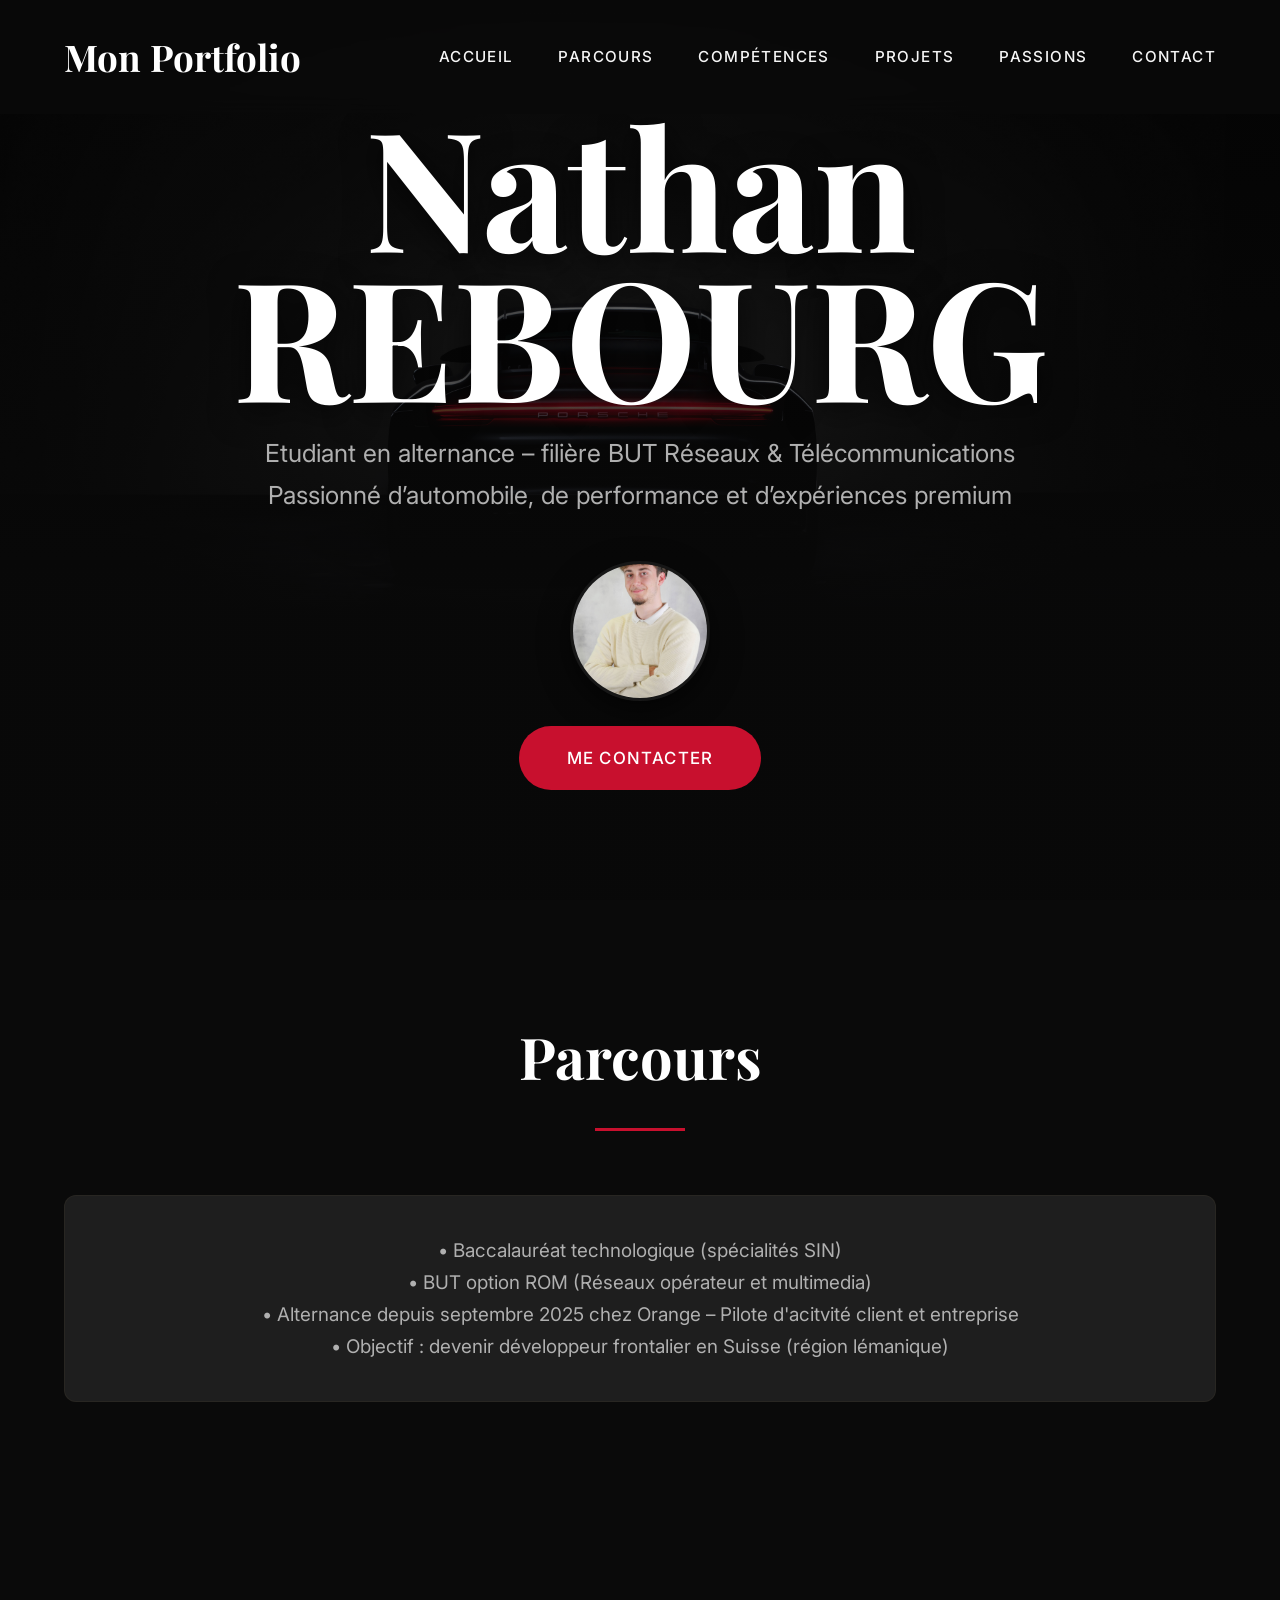
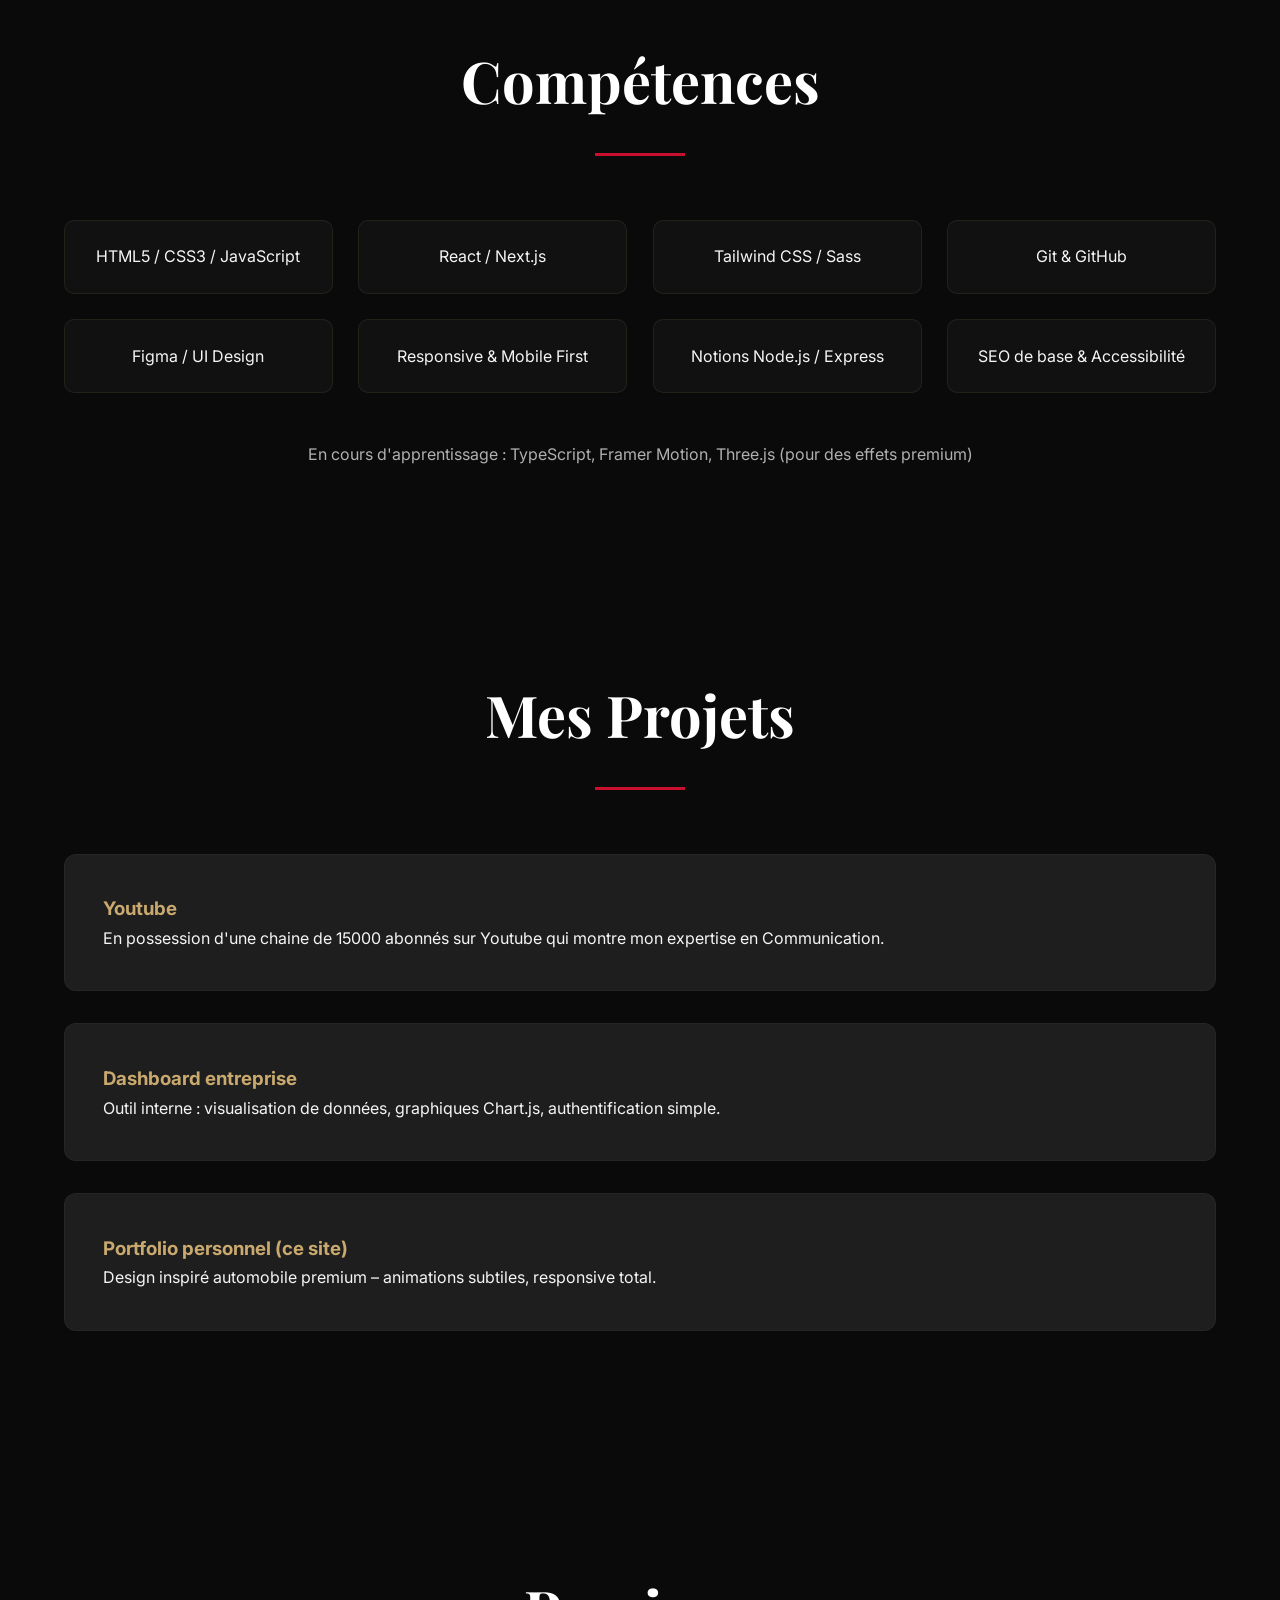
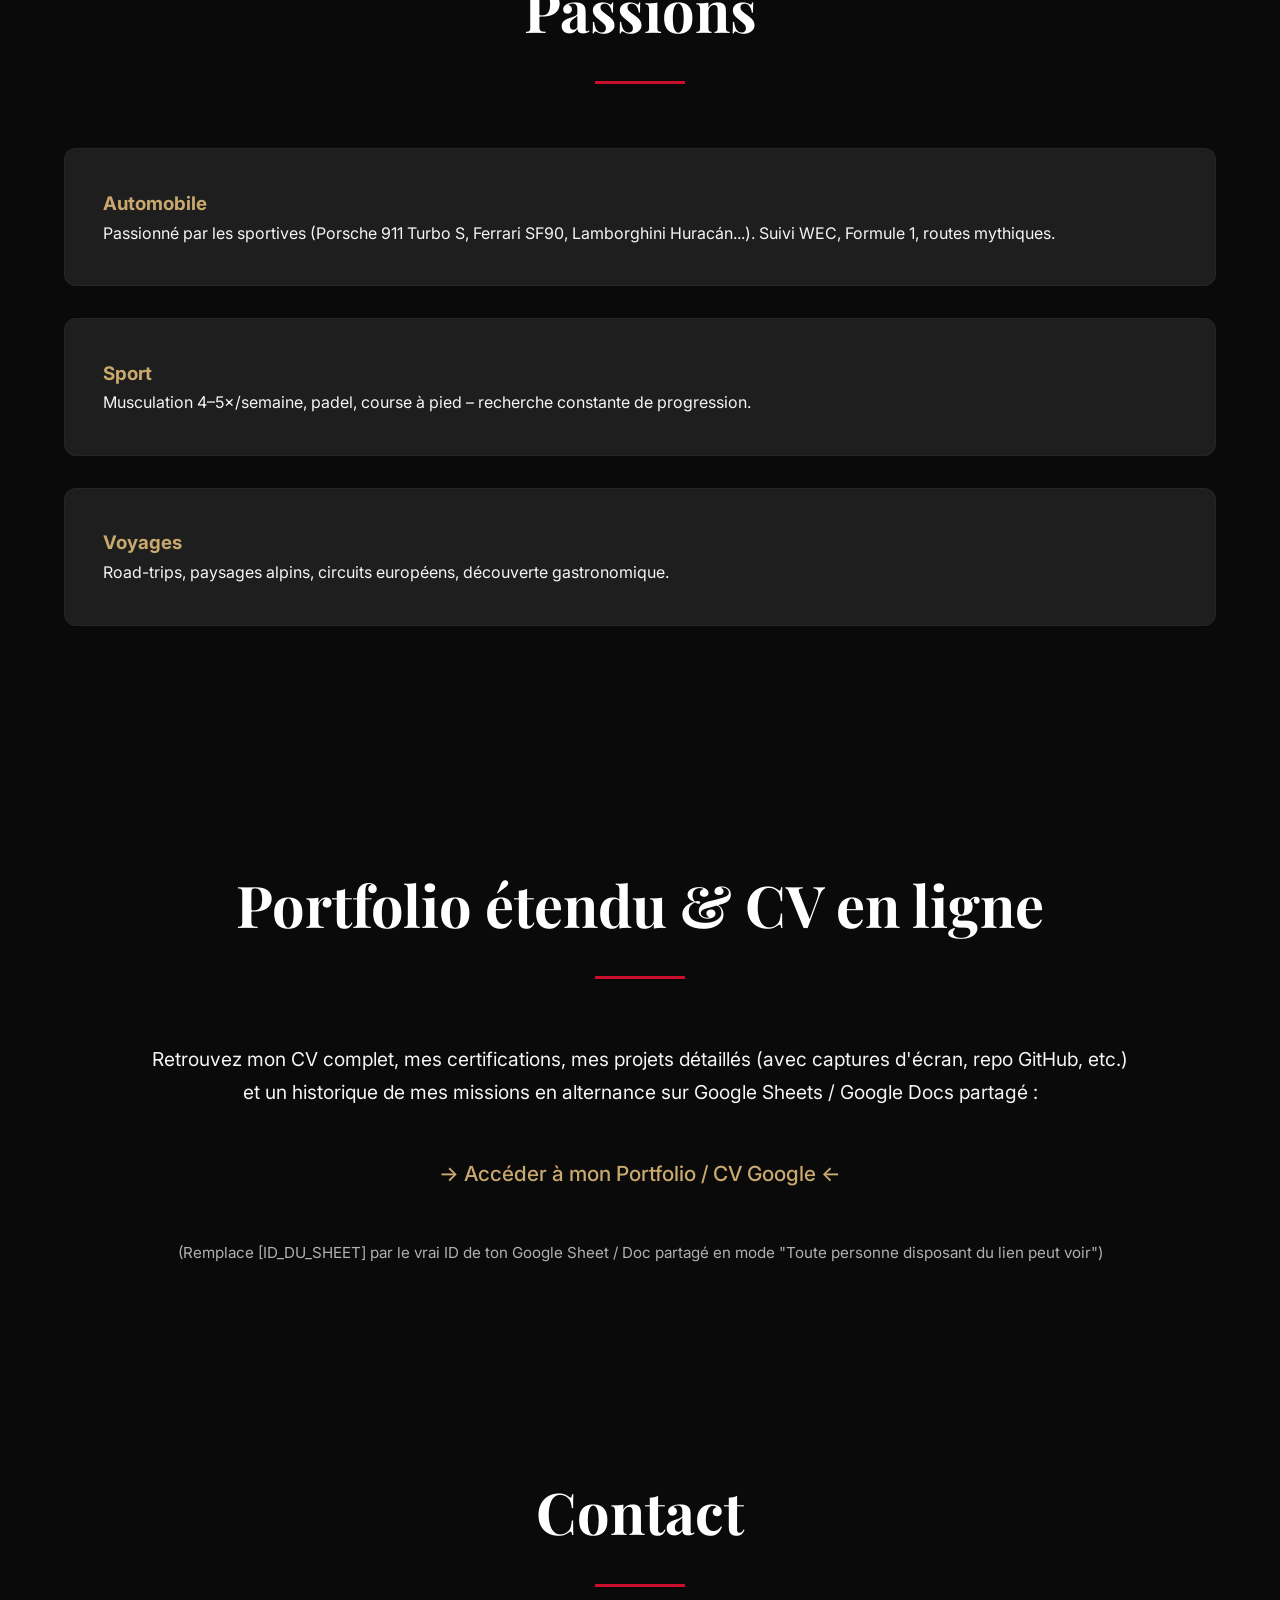
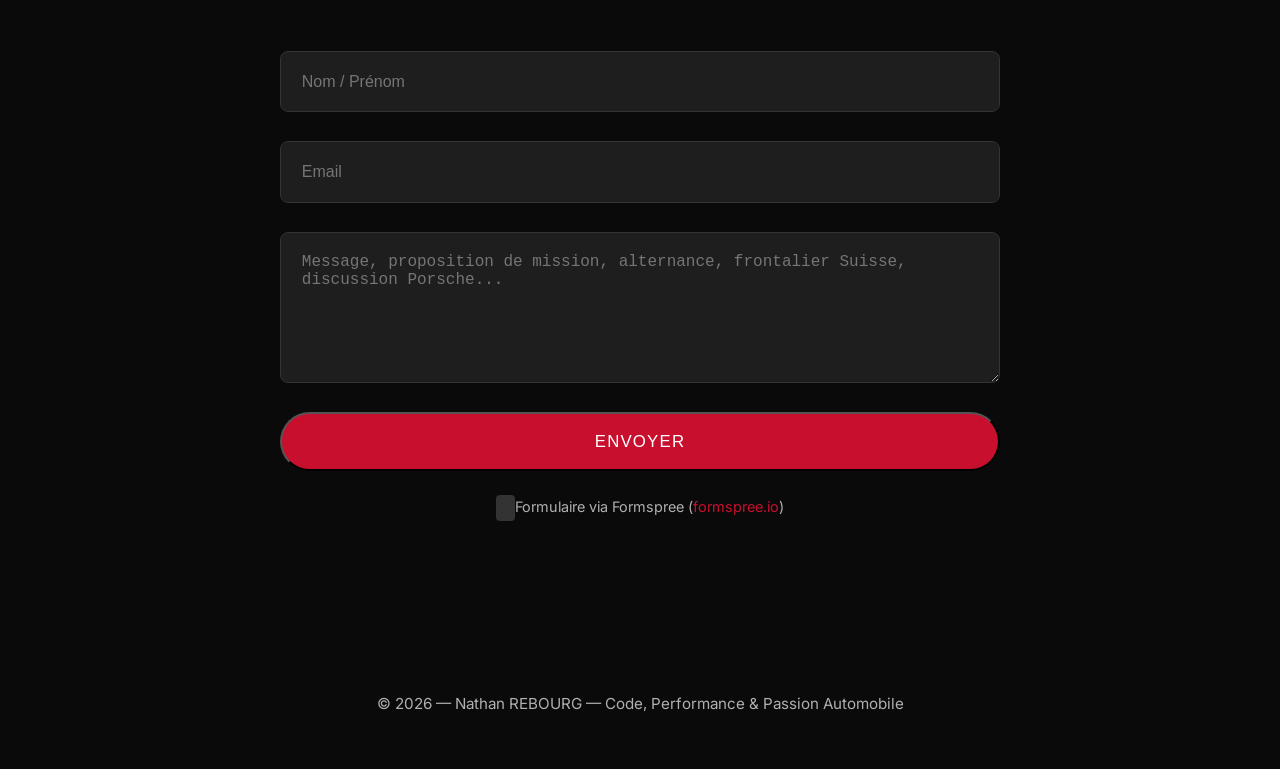
==== index.html @ 4d9631f5 "Update index.html" ====
<!DOCTYPE html>
<html lang="fr">
<head>
  <meta charset="UTF-8" />
  <meta name="viewport" content="width=device-width, initial-scale=1.0"/>
  <title>Nathan REBOURG</title>
  <link rel="preconnect" href="https://fonts.googleapis.com">
  <link rel="preconnect" href="https://fonts.gstatic.com" crossorigin>
  <link href="https://fonts.googleapis.com/css2?family=Playfair+Display:ital,wght@0,400;0,500;0,700;1,400&family=Inter:wght@300;400;500;600&display=swap" rel="stylesheet">

  <style>
    :root {
      --primary: #c8102e;
      --dark: #0a0a0a;
      --gray: #1e1e1e;
      --gold: #c9a96e;
      --light: #f5f5f5;
      --dim: #b0b0b0;
      --transition: all 0.4s ease;
    }

    * { margin:0; padding:0; box-sizing:border-box; }
    html { scroll-behavior: smooth; }
    body {
      font-family: 'Inter', sans-serif;
      background: var(--dark);
      color: var(--light);
      line-height: 1.7;
    }

    header {
      position: fixed;
      top: 0; left: 0; width: 100%;
      z-index: 1000;
      padding: 1.6rem 5%;
      display: flex;
      justify-content: space-between;
      align-items: center;
      background: rgba(10,10,10,0.88);
      backdrop-filter: blur(12px);
      transition: var(--transition);
    }

    header.scrolled { padding: 1.1rem 5%; }

    .logo {
      font-family: 'Playfair Display', serif;
      font-size: 2.3rem;
      font-weight: 700;
      color: white;
    }

    nav {
      display: flex;
      gap: 2.8rem;
    }

    nav a {
      color: var(--light);
      text-decoration: none;
      font-weight: 500;
      font-size: 0.95rem;
      letter-spacing: 1.4px;
      text-transform: uppercase;
      transition: var(--transition);
    }

    nav a:hover { color: var(--primary); }

  .hero {
  height: 100vh;
  min-height: 780px;
  /* image située dans le sous-dossier "Portfolio" du Bureau */
  background: url('assets/porsche-911-turbo-s.jpg') center/cover no-repeat fixed;  /* essaie avec ou sans ./ */
  position: relative;
    display: flex;
    align-items: center;
    justify-content: center;
    text-align: center;
    padding: 0 5%;
    }

    .hero::before {
      content: '';
      position: absolute;
      inset: 0;
      background: linear-gradient(to bottom, rgba(10,10,10,0.35), rgba(10,10,10,0.82) 65%);
    }

    .hero-content {
      position: relative;
      z-index: 2;
      max-width: 1100px;
    }

    .hero h1 {
      font-family: 'Playfair Display', serif;
      font-size: clamp(5.5rem, 13vw, 12rem);
      line-height: 0.9;
      margin-bottom: 1.4rem;
      color: white;
      text-shadow: 0 6px 35px rgba(0,0,0,0.75);
    }

    .hero .tagline {
      font-size: 1.55rem;
      max-width: 820px;
      margin: 0 auto 2.8rem;
      color: var(--dim);
    }

    /* petite photo de profil circulaire à utiliser dans la hero */
    .profile-photo {
      width: 140px;
      height: 140px;
      border-radius: 50%;
      object-fit: cover;
      display: block;
      margin: 1.2rem auto 1.6rem;
      border: 3px solid rgba(255,255,255,0.06);
      box-shadow: 0 10px 30px rgba(0,0,0,0.6);
    }

    .btn {
      background: var(--primary);
      color: white;
      padding: 1.1rem 3rem;
      border-radius: 50px;
      font-size: 1.05rem;
      font-weight: 500;
      letter-spacing: 1.2px;
      text-transform: uppercase;
      text-decoration: none;
      display: inline-block;
      transition: var(--transition);
    }

    .btn:hover {
      background: #a00d24;
      transform: translateY(-3px);
      box-shadow: 0 12px 35px rgba(200,16,46,0.35);
    }

    section {
      padding: 12vh 5% 10vh;
      max-width: 1400px;
      margin: 0 auto;
    }

    h2 {
      font-family: 'Playfair Display', serif;
      font-size: 3.6rem;
      text-align: center;
      margin-bottom: 4rem;
      color: white;
    }

    h2::after {
      content: '';
      width: 90px;
      height: 3px;
      background: var(--primary);
      display: block;
      margin: 1.4rem auto 0;
    }

    .card {
      background: var(--gray);
      border: 1px solid rgba(201,169,110,0.06);
      border-radius: 12px;
      padding: 2.4rem;
      margin-bottom: 2rem;
      transition: var(--transition);
    }

    .card:hover {
      transform: translateY(-8px);
      box-shadow: 0 16px 45px rgba(0,0,0,0.45);
    }

    .skills-grid {
      display: grid;
      grid-template-columns: repeat(auto-fit, minmax(220px, 1fr));
      gap: 1.6rem;
      margin-top: 2rem;
    }

    .skill {
      text-align: center;
      padding: 1.4rem;
      background: rgba(255,255,255,0.03);
      border: 1px solid rgba(201,169,110,0.1);
      border-radius: 10px;
      transition: var(--transition);
    }

    .skill:hover {
      background: rgba(200,16,46,0.08);
      border-color: var(--primary);
    }

    .testimonial {
      font-style: italic;
      color: var(--dim);
      margin: 2rem 0;
      padding-left: 1.5rem;
      border-left: 4px solid var(--primary);
    }

    .google-link {
      display: block;
      text-align: center;
      margin: 3rem auto;
      font-size: 1.3rem;
      color: var(--gold);
      text-decoration: none;
      font-weight: 500;
    }

    .google-link:hover { color: white; }

    .burger {
      display: none;
      flex-direction: column;
      gap: 5px;
      cursor: pointer;
      z-index: 3000;
    }

    .burger span {
      width: 30px;
      height: 3px;
      background: white;
      transition: var(--transition);
    }

    @media (max-width: 1024px) {
      nav { display: none; position: fixed; inset: 0; background: var(--dark); flex-direction: column; justify-content: center; gap: 3.5rem; transform: translateY(-100%); transition: transform 0.5s ease; }
      nav.active { transform: translateY(0); }
      .burger { display: flex; }
      .burger.active span:nth-child(1) { transform: rotate(45deg) translate(7px,7px); }
      .burger.active span:nth-child(2) { opacity: 0; }
      .burger.active span:nth-child(3) { transform: rotate(-45deg) translate(6px,-6px); }
    }
  </style>
</head>
<body>

<header id="header">
  <div class="logo">Mon Portfolio</div>
  <nav id="nav">
    <a href="#accueil">Accueil</a>
    <a href="#parcours">Parcours</a>
    <a href="#competences">Compétences</a>
    <a href="#projets">Projets</a>
    <a href="#passions">Passions</a>
    <a href="#contact">Contact</a>
  </nav>
  <div class="burger" id="burger">
    <span></span><span></span><span></span>
  </div>
</header>

<section class="hero" id="accueil">
  <div class="hero-content">
    <h1>Nathan REBOURG</h1>
    <p class="tagline">
      Etudiant en alternance – filière BUT Réseaux & Télécommunications<br>
      Passionné d’automobile, de performance et d’expériences premium
    </p>
    <img src="assets/moi.JPG" alt="Photo de moi" class="profile-photo">
    <a href="#contact" class="btn">Me contacter</a>
  </div>
</section>

<section id="parcours">
  <h2>Parcours</h2>
  <div class="card">
    <p style="font-size:1.18rem; text-align:center; color:var(--dim);">
      • Baccalauréat technologique (spécialités SIN)<br>
      • BUT option ROM (Réseaux opérateur et multimedia)<br>
      • Alternance depuis septembre 2025 chez Orange – Pilote d'acitvité client et entreprise<br>
      • Objectif : devenir développeur frontalier en Suisse (région lémanique)
    </p>
  </div>
</section>

<section id="competences">
  <h2>Compétences</h2>
  <div class="skills-grid">
    <div class="skill">HTML5 / CSS3 / JavaScript</div>
    <div class="skill">React / Next.js</div>
    <div class="skill">Tailwind CSS / Sass</div>
    <div class="skill">Git & GitHub</div>
    <div class="skill">Figma / UI Design</div>
    <div class="skill">Responsive & Mobile First</div>
    <div class="skill">Notions Node.js / Express</div>
    <div class="skill">SEO de base & Accessibilité</div>
  </div>
  <p style="text-align:center; margin-top:3rem; color:var(--dim);">
    En cours d'apprentissage : TypeScript, Framer Motion, Three.js (pour des effets premium)
  </p>
</section>

<section id="projets">
  <h2>Mes Projets</h2>
  <div class="card">
    <h3 style="color:var(--gold);">Youtube</h3>
    <p>En possession d'une chaine de 15000 abonnés sur Youtube qui montre mon expertise en Communication.</p>
  </div>
  <div class="card">
    <h3 style="color:var(--gold);">Dashboard entreprise</h3>
    <p>Outil interne : visualisation de données, graphiques Chart.js, authentification simple.</p>
  </div>
  <div class="card">
    <h3 style="color:var(--gold);">Portfolio personnel (ce site)</h3>
    <p>Design inspiré automobile premium – animations subtiles, responsive total.</p>
  </div>
</section>

<section id="passions">
  <h2>Passions</h2>
  <div class="card">
    <h3 style="color:var(--gold);">Automobile</h3>
    <p>Passionné par les sportives (Porsche 911 Turbo S, Ferrari SF90, Lamborghini Huracán...). Suivi WEC, Formule 1, routes mythiques.</p>
  </div>
  <div class="card">
    <h3 style="color:var(--gold);">Sport</h3>
    <p>Musculation 4–5×/semaine, padel, course à pied – recherche constante de progression.</p>
  </div>
  <div class="card">
    <h3 style="color:var(--gold);">Voyages</h3>
    <p>Road-trips, paysages alpins, circuits européens, découverte gastronomique.</p>
  </div>
</section>

<section id="portfolio-google">
  <h2>Portfolio étendu & CV en ligne</h2>
  <p style="text-align:center; font-size:1.2rem; margin:2rem 0;">
    Retrouvez mon CV complet, mes certifications, mes projets détaillés (avec captures d'écran, repo GitHub, etc.)<br>
    et un historique de mes missions en alternance sur Google Sheets / Google Docs partagé :
  </p>
  <a href="https://docs.google.com/spreadsheets/d/1U6JWD4OUqOWbzmCG4xeb8gO5b3K8dw25ekaLAPlcu8g/edit?usp=sharing" target="_blank" class="google-link">
    → Accéder à mon Portfolio / CV Google ←
  </a>
  <p style="text-align:center; color:var(--dim); margin-top:1.5rem; font-size:0.95rem;">
    (Remplace [ID_DU_SHEET] par le vrai ID de ton Google Sheet / Doc partagé en mode "Toute personne disposant du lien peut voir")
  </p>
</section>

<section id="contact">
  <h2>Contact</h2>
  <form id="contactForm" action="https://formspree.io/f/xaqpqvpe" method="POST" style="max-width:720px; margin:0 auto; display:grid; gap:1.8rem;">
    <input type="text" name="name" placeholder="Nom / Prénom" required style="padding:1.3rem; background:var(--gray); border:1px solid #333; color:white; border-radius:8px; font-size:1rem; transition:var(--transition);">
    <input type="email" name="email" placeholder="Email" required style="padding:1.3rem; background:var(--gray); border:1px solid #333; color:white; border-radius:8px; font-size:1rem; transition:var(--transition);">
    <textarea rows="6" name="message" placeholder="Message, proposition de mission, alternance, frontalier Suisse, discussion Porsche..." required style="padding:1.3rem; background:var(--gray); border:1px solid #333; color:white; border-radius:8px; font-size:1rem; transition:var(--transition);"></textarea>
    <button type="submit" class="btn" style="width:100%;">Envoyer</button>
    <p id="formStatus" style="text-align:center; color:var(--gold); display:none; font-weight:500;"></p>
  </form>
  <p style="text-align:center; color:var(--dim); margin-top:1.5rem; font-size:0.9rem;">
     <code style="background:#333; padding:0.3rem 0.6rem; border-radius:4px;"></code> Formulaire via Formspree (<a href="https://formspree.io/" target="_blank" style="color:var(--primary); text-decoration:none;">formspree.io</a>)
  </p>
</section>

<footer style="text-align:center; padding:5rem 0 3rem; color:var(--dim); font-size:0.95rem;">
  © 2026 — Nathan REBOURG — Code, Performance & Passion Automobile
</footer>

<script>
  const burger = document.getElementById('burger');
  const nav = document.getElementById('nav');
  const contactForm = document.getElementById('contactForm');
  const formStatus = document.getElementById('formStatus');

  burger.addEventListener('click', () => {
    burger.classList.toggle('active');
    nav.classList.toggle('active');
  });

  document.querySelectorAll('#nav a').forEach(link => {
    link.addEventListener('click', () => {
      burger.classList.remove('active');
      nav.classList.remove('active');
    });
  });

  window.addEventListener('scroll', () => {
    document.getElementById('header').classList.toggle('scrolled', window.scrollY > 100);
  });

  // Gestion du formulaire Formspree
  if (contactForm) {
    contactForm.addEventListener('submit', (e) => {
      const submitBtn = contactForm.querySelector('button[type="submit"]');
      submitBtn.textContent = '⏳ Envoi en cours...';
      submitBtn.disabled = true;
    });
  }
</script>
</body>
</html>
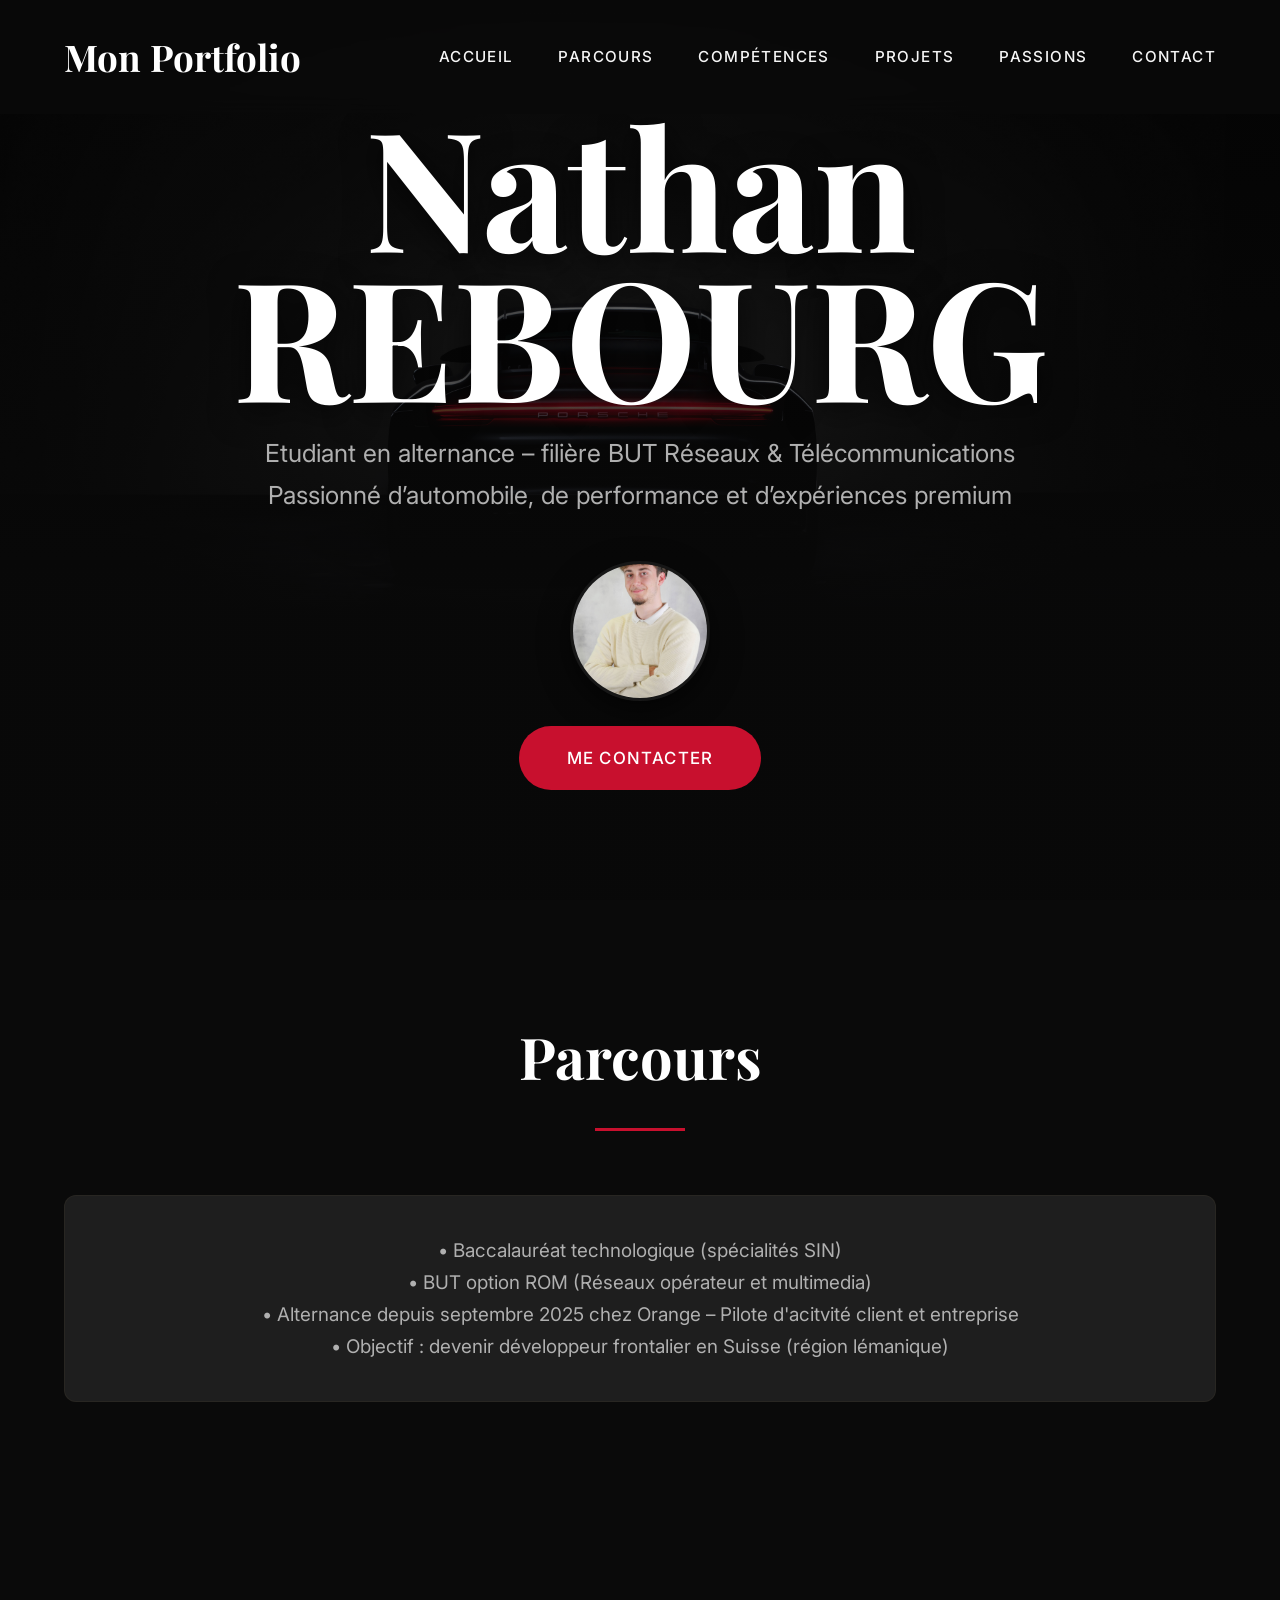
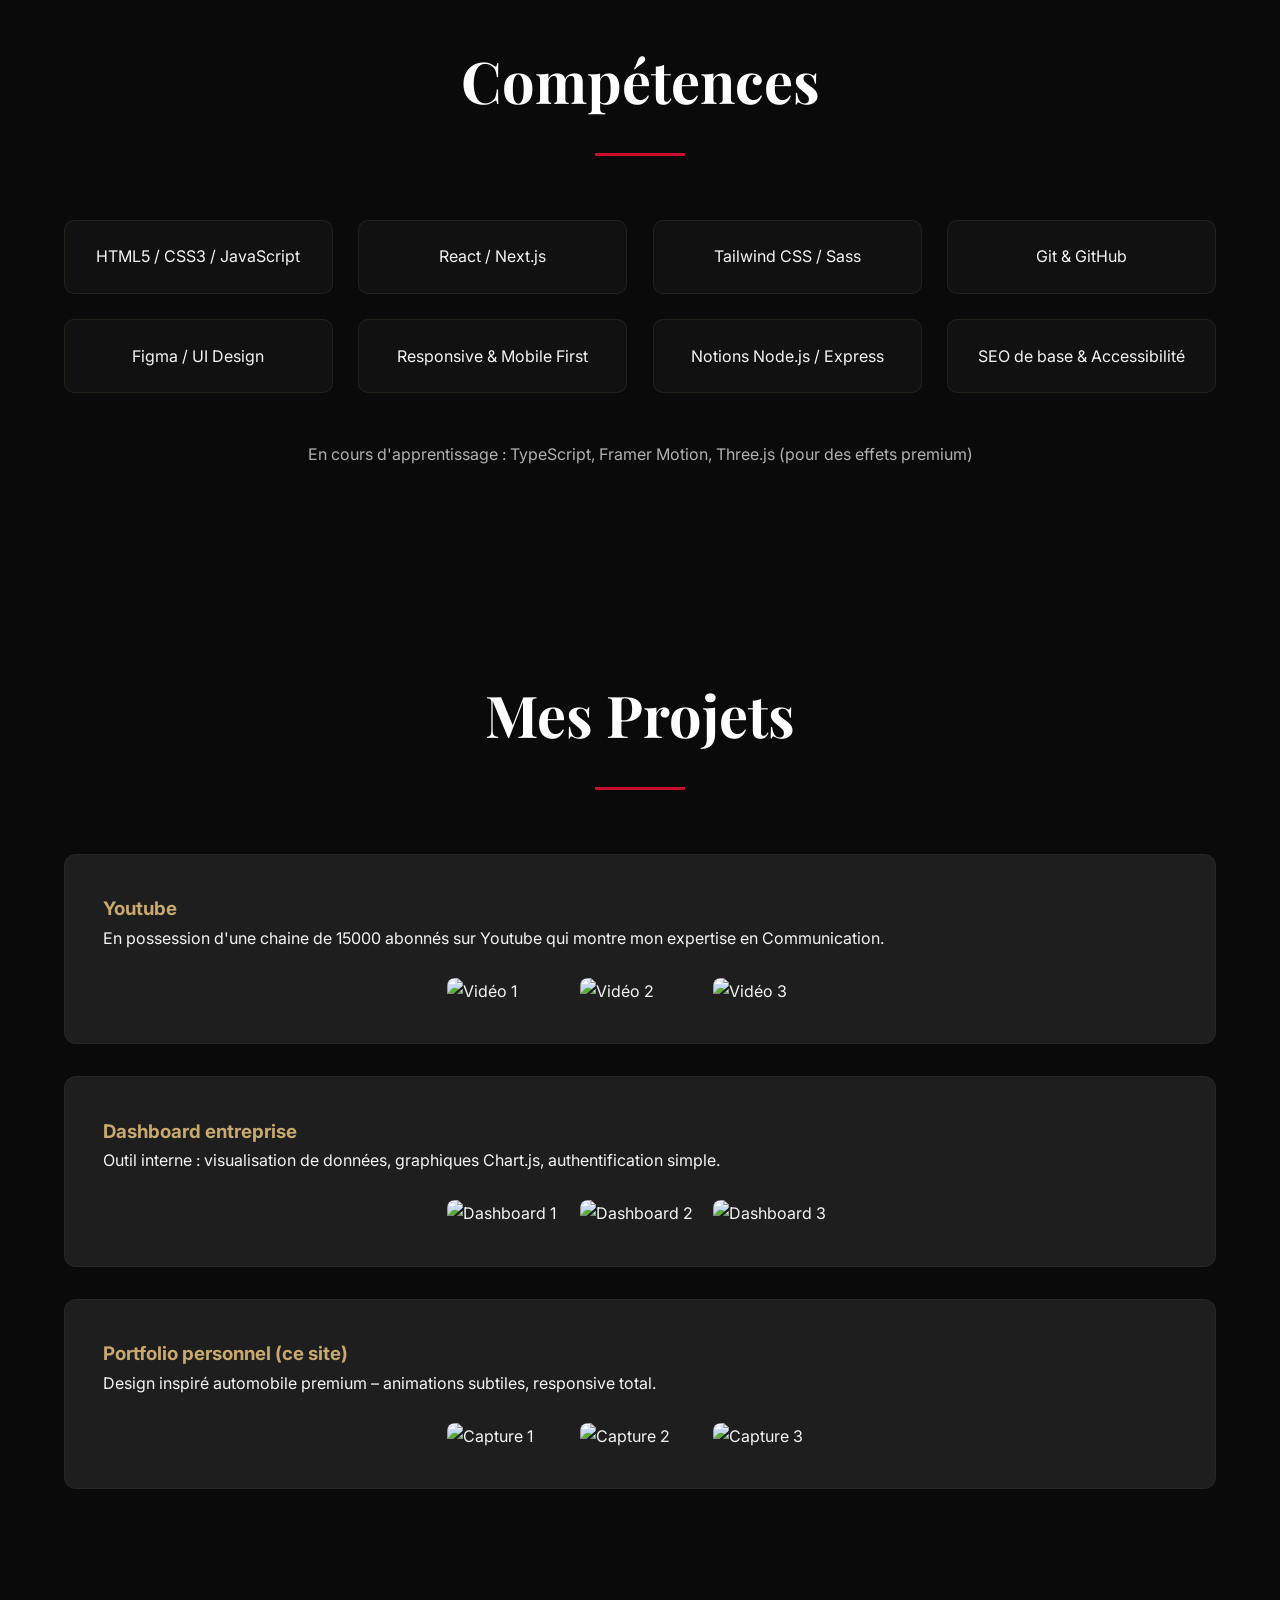
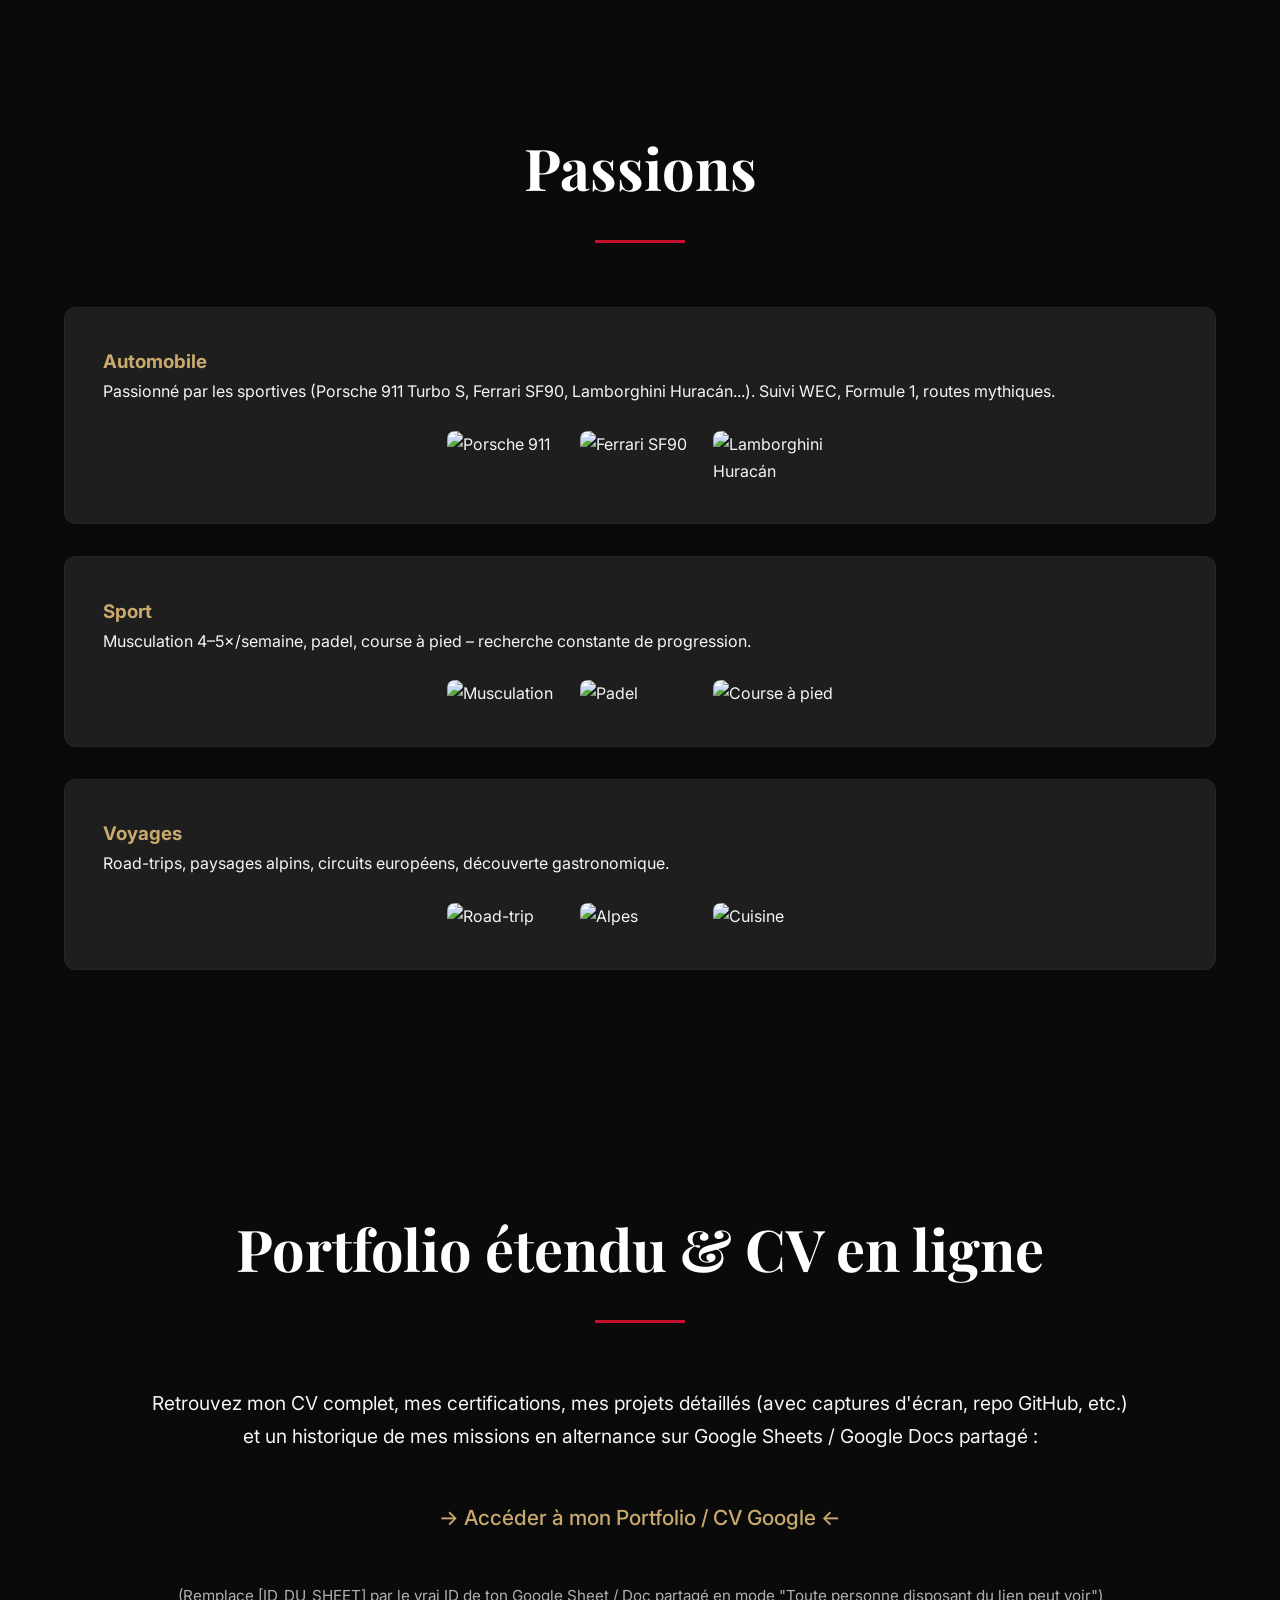
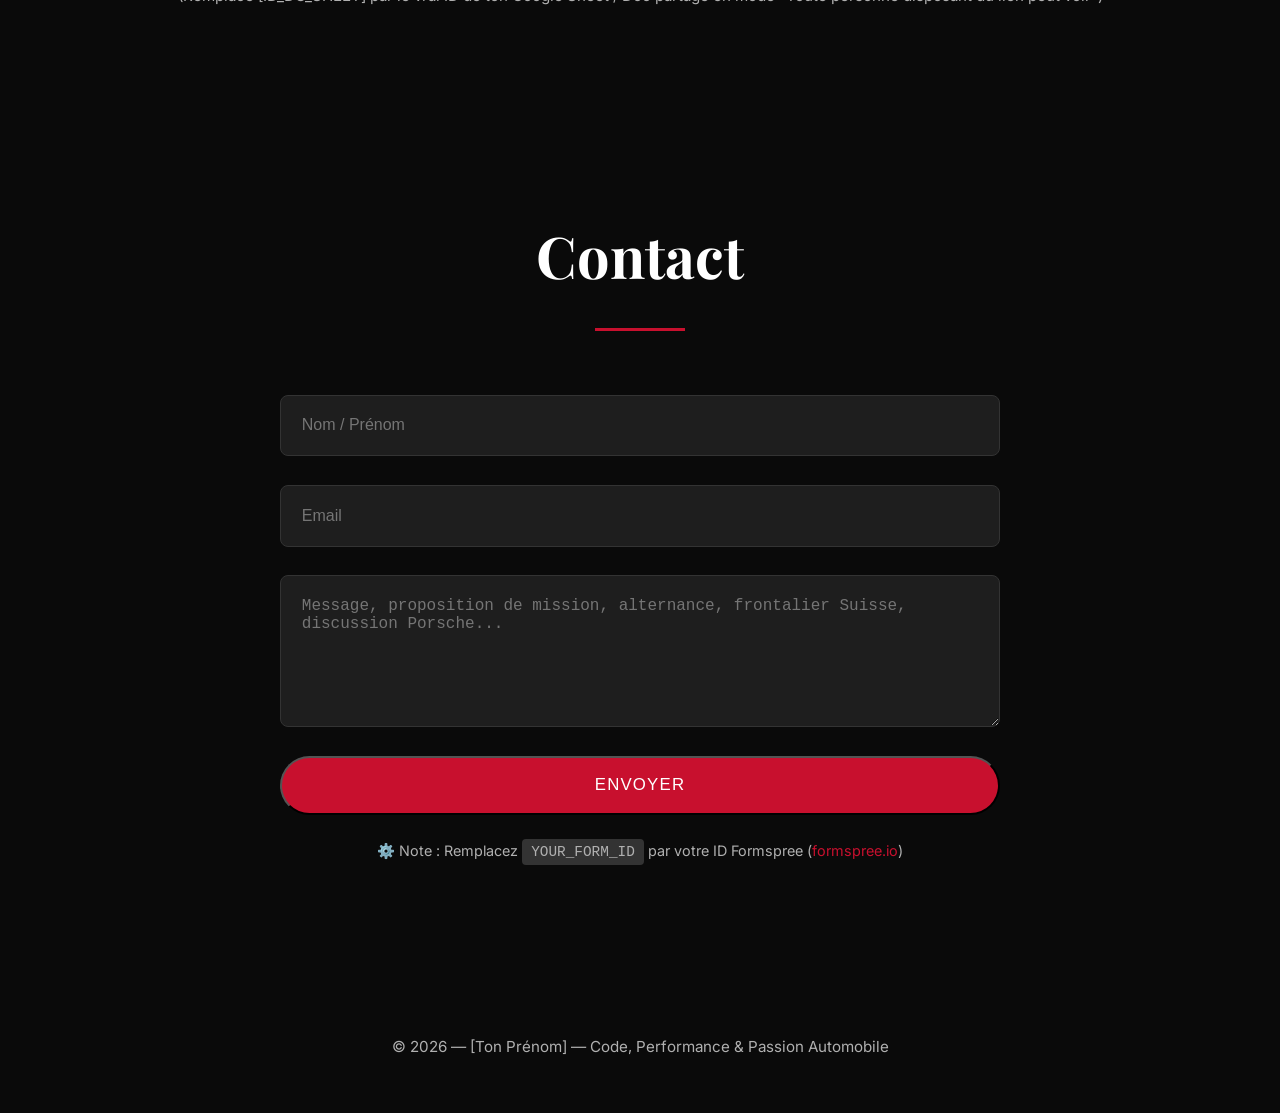
==== commit 0eb127fa: "Add image galleries to project and passion cards" ====
--- a/index.html
+++ b/index.html
@@ -176,6 +176,27 @@
     .card:hover {
       transform: translateY(-8px);
       box-shadow: 0 16px 45px rgba(0,0,0,0.45);
+    }
+
+    /* gallery inside cards (3 images) */
+    .card .gallery {
+      display: flex;
+      gap: 0.8rem;
+      margin-top: 1.6rem;
+      flex-wrap: wrap;
+      justify-content: center;
+    }
+
+    .card .gallery img {
+      width: 100%;
+      max-width: 120px;
+      border-radius: 8px;
+      object-fit: cover;
+      transition: var(--transition);
+    }
+
+    .card .gallery img:hover {
+      transform: scale(1.05);
     }
 
     .skills-grid {
@@ -307,14 +328,29 @@
   <div class="card">
     <h3 style="color:var(--gold);">Youtube</h3>
     <p>En possession d'une chaine de 15000 abonnés sur Youtube qui montre mon expertise en Communication.</p>
+    <div class="gallery">
+      <img src="assets/youtube1.jpg" alt="Vidéo 1" />
+      <img src="assets/youtube2.jpg" alt="Vidéo 2" />
+      <img src="assets/youtube3.jpg" alt="Vidéo 3" />
+    </div>
   </div>
   <div class="card">
     <h3 style="color:var(--gold);">Dashboard entreprise</h3>
     <p>Outil interne : visualisation de données, graphiques Chart.js, authentification simple.</p>
+    <div class="gallery">
+      <img src="assets/dashboard1.jpg" alt="Dashboard 1" />
+      <img src="assets/dashboard2.jpg" alt="Dashboard 2" />
+      <img src="assets/dashboard3.jpg" alt="Dashboard 3" />
+    </div>
   </div>
   <div class="card">
     <h3 style="color:var(--gold);">Portfolio personnel (ce site)</h3>
     <p>Design inspiré automobile premium – animations subtiles, responsive total.</p>
+    <div class="gallery">
+      <img src="assets/portfolio1.jpg" alt="Capture 1" />
+      <img src="assets/portfolio2.jpg" alt="Capture 2" />
+      <img src="assets/portfolio3.jpg" alt="Capture 3" />
+    </div>
   </div>
 </section>
 
@@ -323,14 +359,29 @@
   <div class="card">
     <h3 style="color:var(--gold);">Automobile</h3>
     <p>Passionné par les sportives (Porsche 911 Turbo S, Ferrari SF90, Lamborghini Huracán...). Suivi WEC, Formule 1, routes mythiques.</p>
+    <div class="gallery">
+      <img src="assets/auto1.jpg" alt="Porsche 911" />
+      <img src="assets/auto2.jpg" alt="Ferrari SF90" />
+      <img src="assets/auto3.jpg" alt="Lamborghini Huracán" />
+    </div>
   </div>
   <div class="card">
     <h3 style="color:var(--gold);">Sport</h3>
     <p>Musculation 4–5×/semaine, padel, course à pied – recherche constante de progression.</p>
+    <div class="gallery">
+      <img src="assets/sport1.jpg" alt="Musculation" />
+      <img src="assets/sport2.jpg" alt="Padel" />
+      <img src="assets/sport3.jpg" alt="Course à pied" />
+    </div>
   </div>
   <div class="card">
     <h3 style="color:var(--gold);">Voyages</h3>
     <p>Road-trips, paysages alpins, circuits européens, découverte gastronomique.</p>
+    <div class="gallery">
+      <img src="assets/travel1.jpg" alt="Road-trip" />
+      <img src="assets/travel2.jpg" alt="Alpes" />
+      <img src="assets/travel3.jpg" alt="Cuisine" />
+    </div>
   </div>
 </section>
 
@@ -358,12 +409,12 @@
     <p id="formStatus" style="text-align:center; color:var(--gold); display:none; font-weight:500;"></p>
   </form>
   <p style="text-align:center; color:var(--dim); margin-top:1.5rem; font-size:0.9rem;">
-     <code style="background:#333; padding:0.3rem 0.6rem; border-radius:4px;"></code> Formulaire via Formspree (<a href="https://formspree.io/" target="_blank" style="color:var(--primary); text-decoration:none;">formspree.io</a>)
+    ⚙️ Note : Remplacez <code style="background:#333; padding:0.3rem 0.6rem; border-radius:4px;">YOUR_FORM_ID</code> par votre ID Formspree (<a href="https://formspree.io/" target="_blank" style="color:var(--primary); text-decoration:none;">formspree.io</a>)
   </p>
 </section>
 
 <footer style="text-align:center; padding:5rem 0 3rem; color:var(--dim); font-size:0.95rem;">
-  © 2026 — Nathan REBOURG — Code, Performance & Passion Automobile
+  © 2026 — [Ton Prénom] — Code, Performance & Passion Automobile
 </footer>
 
 <script>
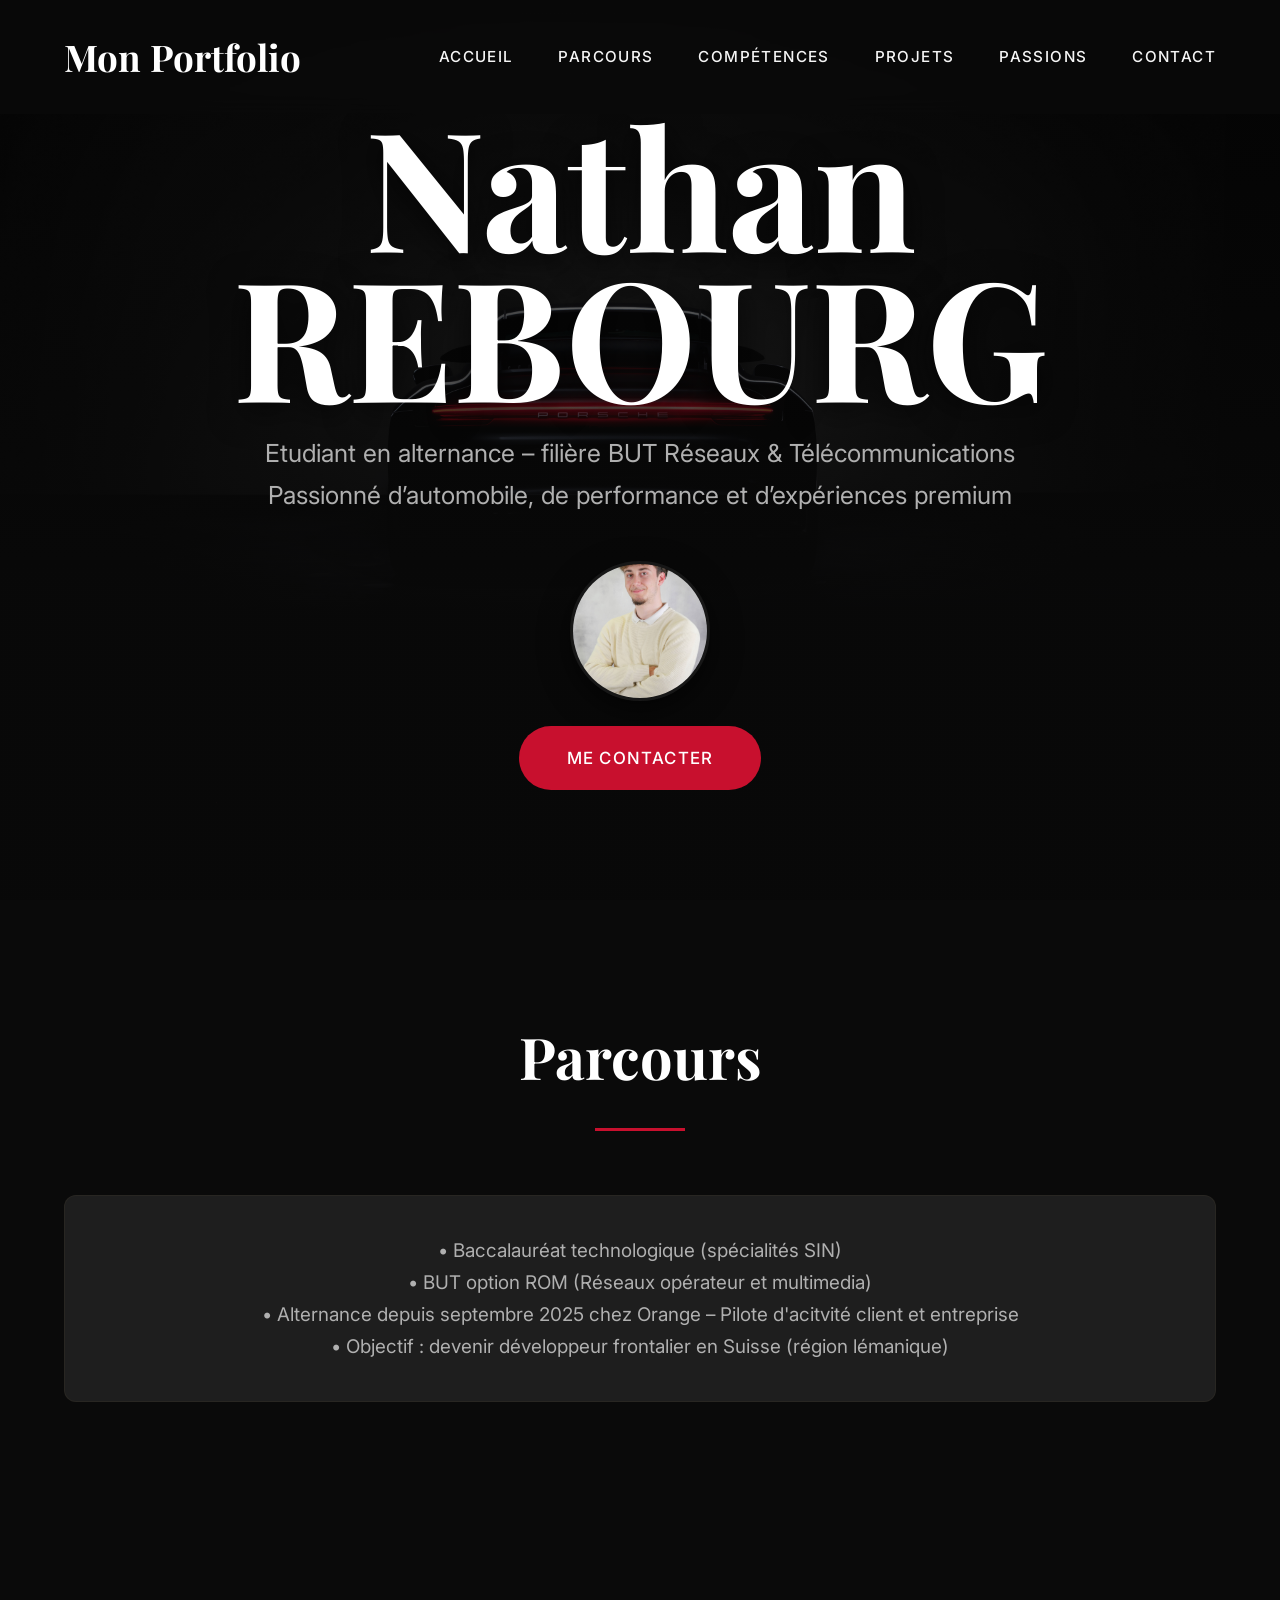
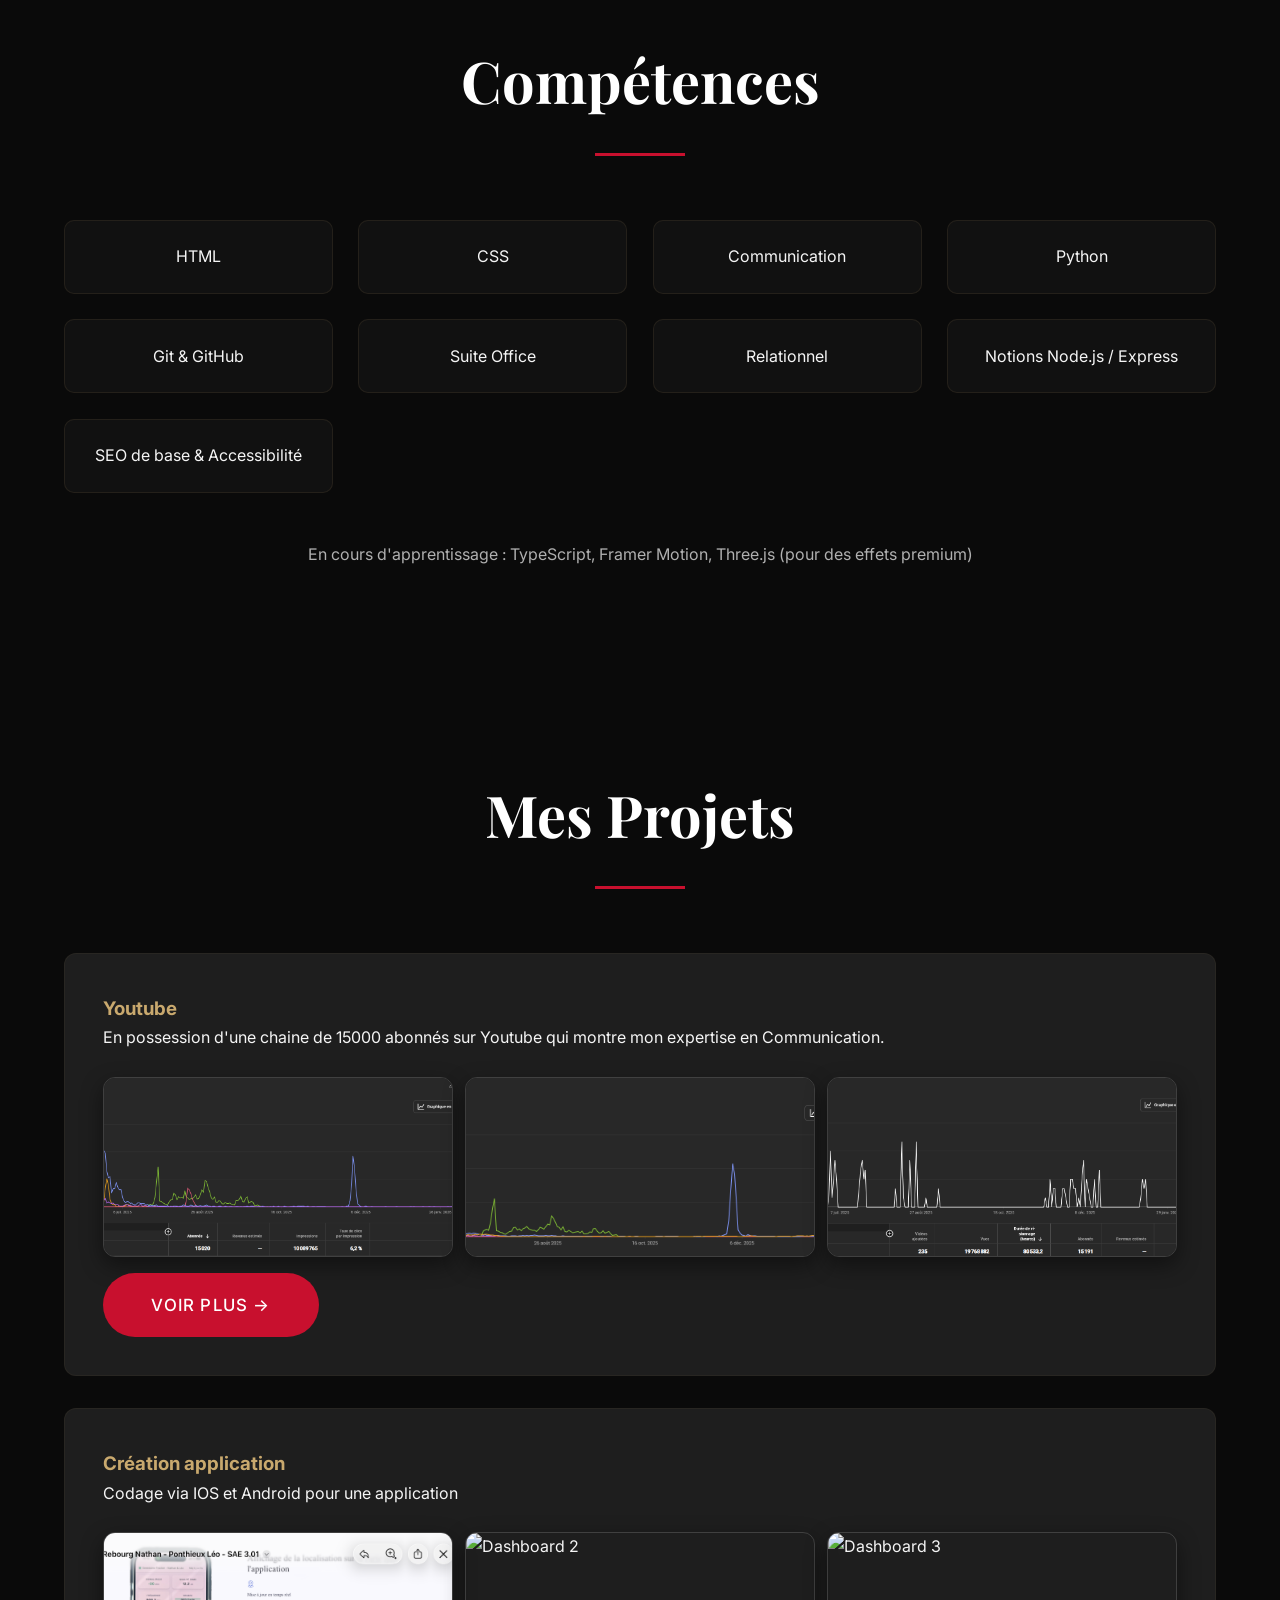
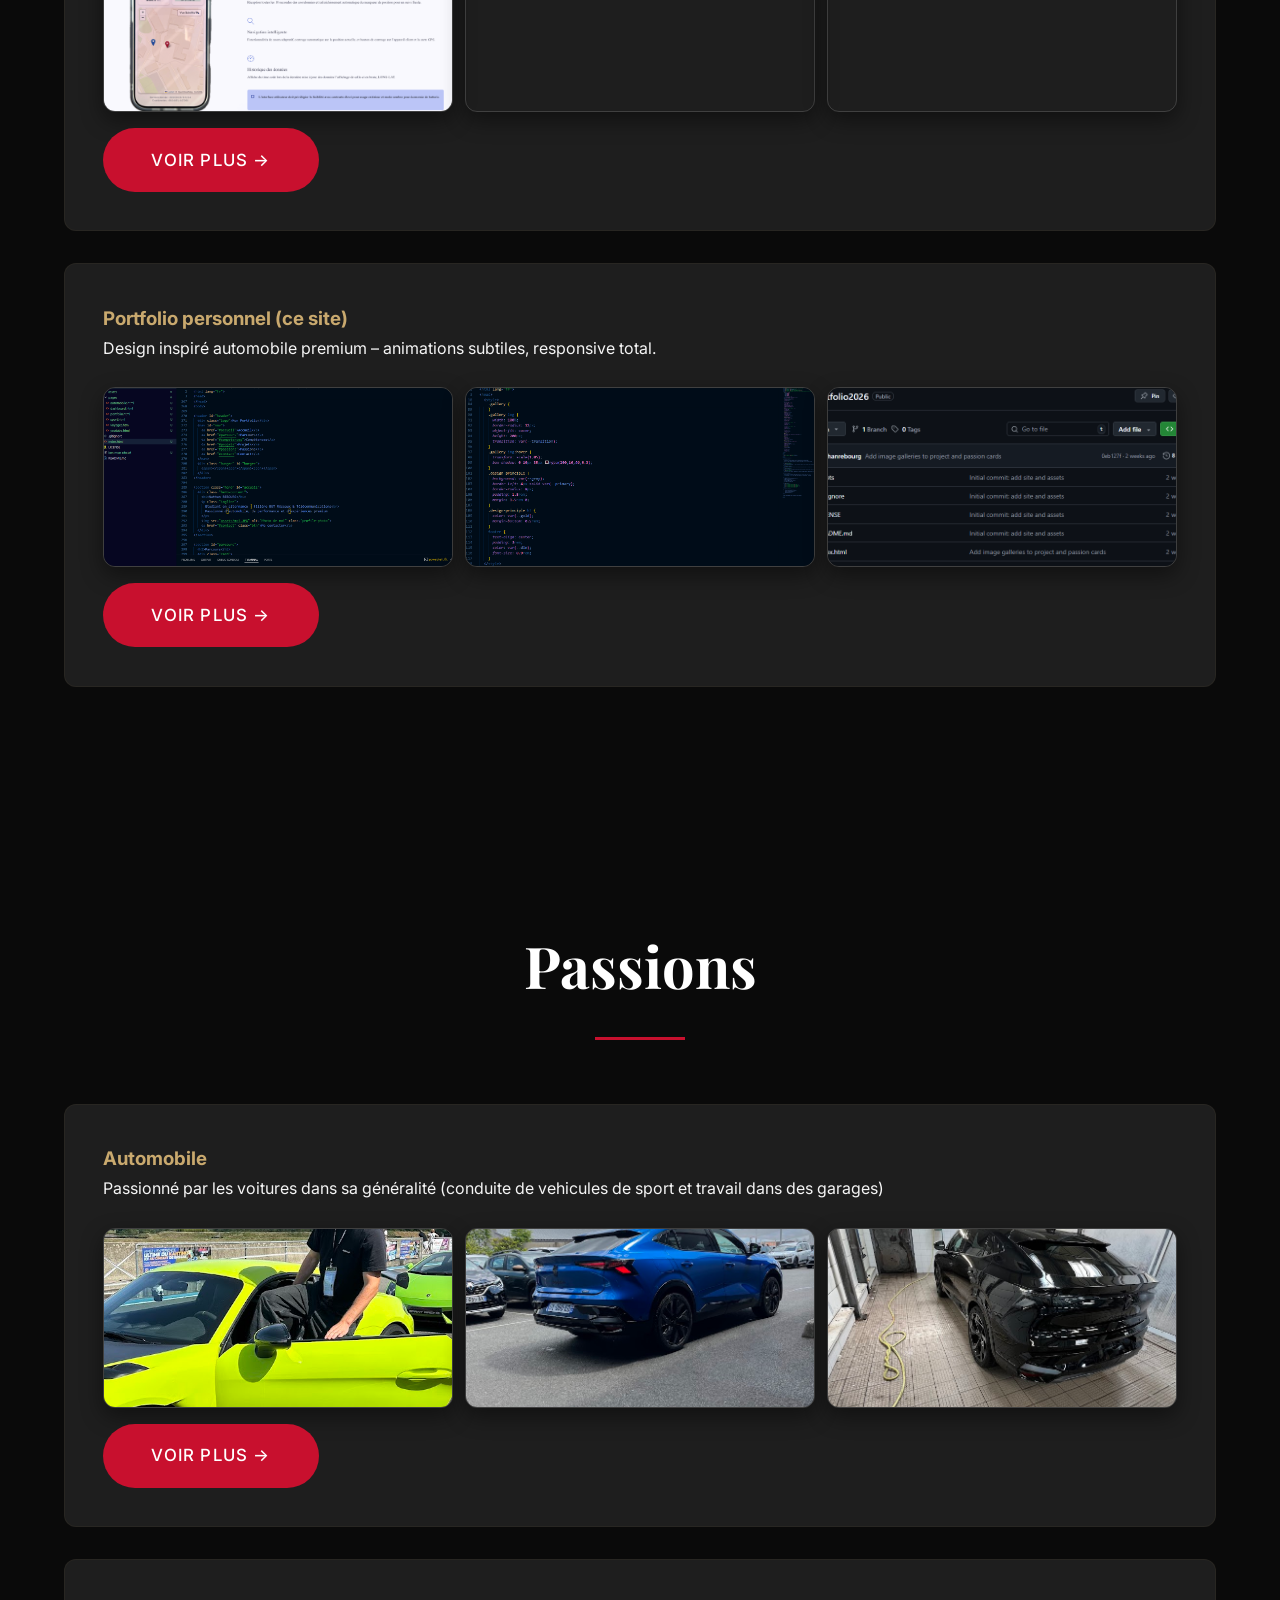
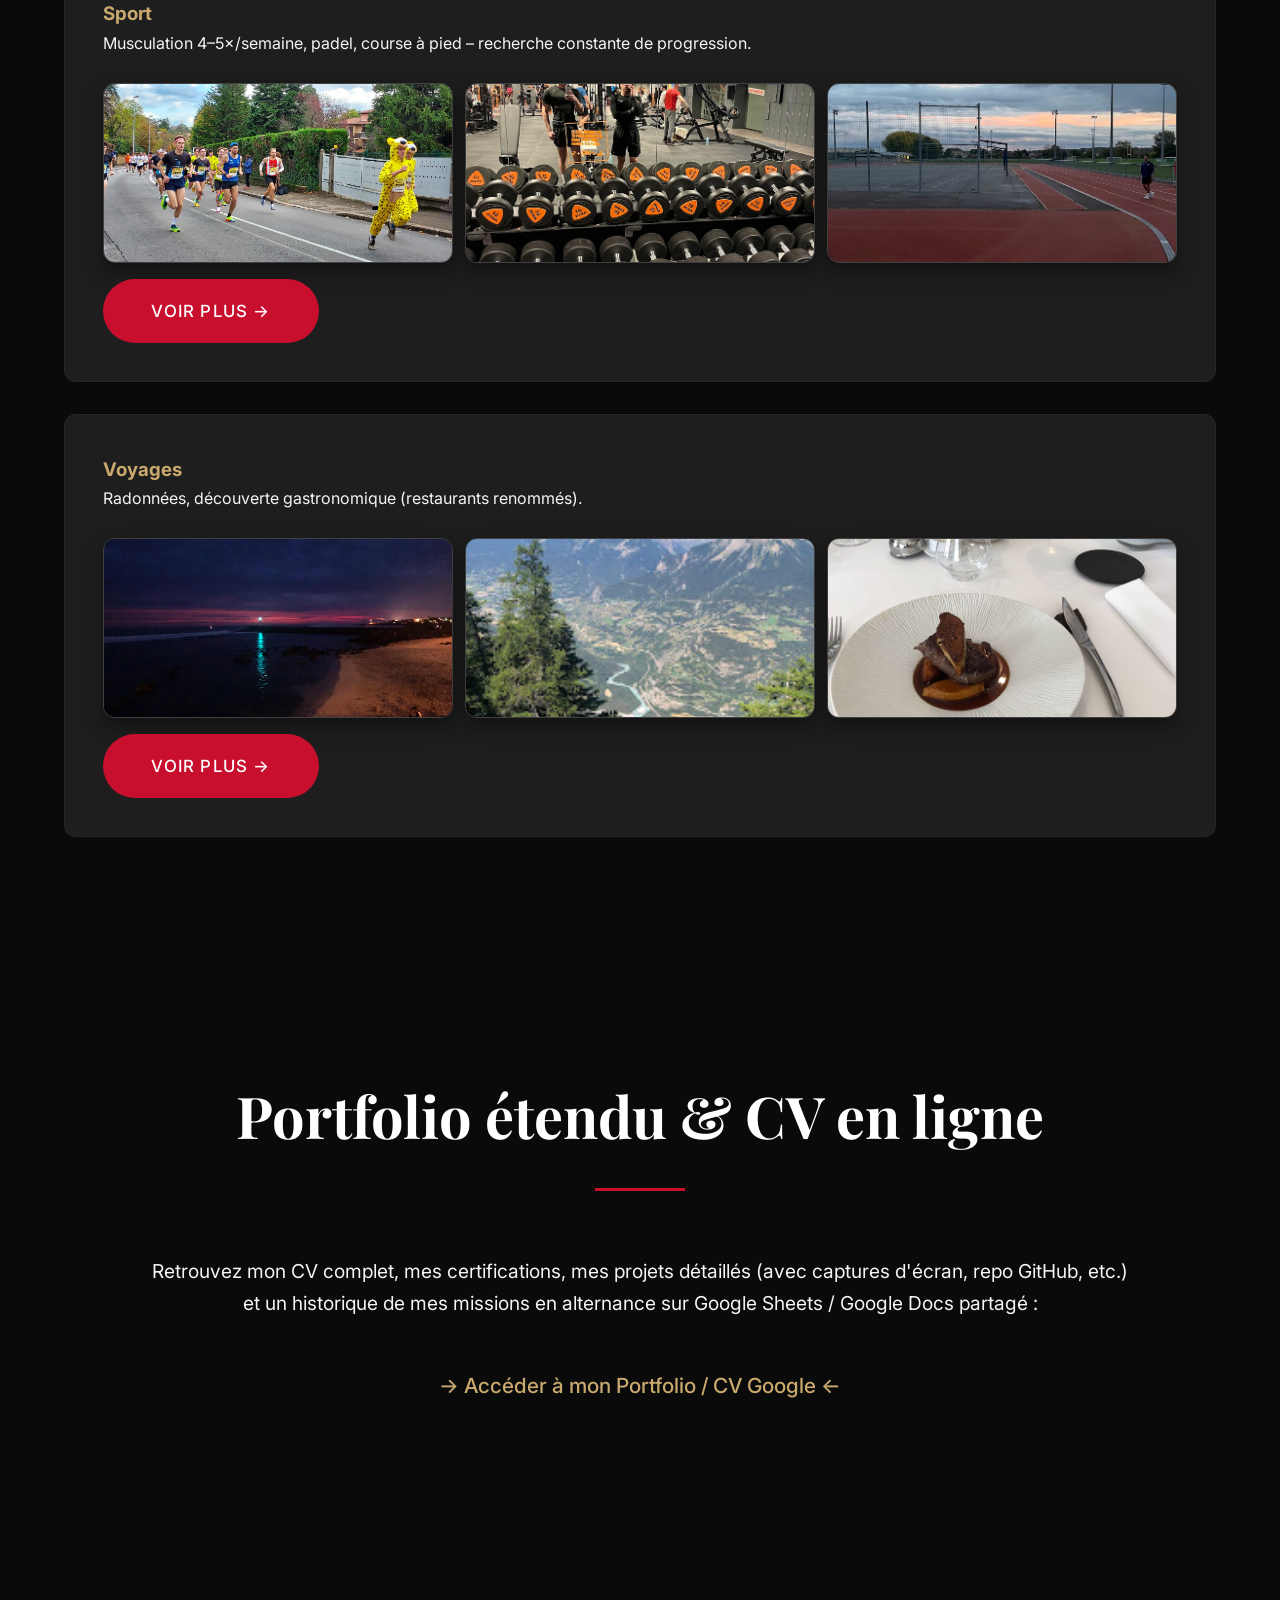
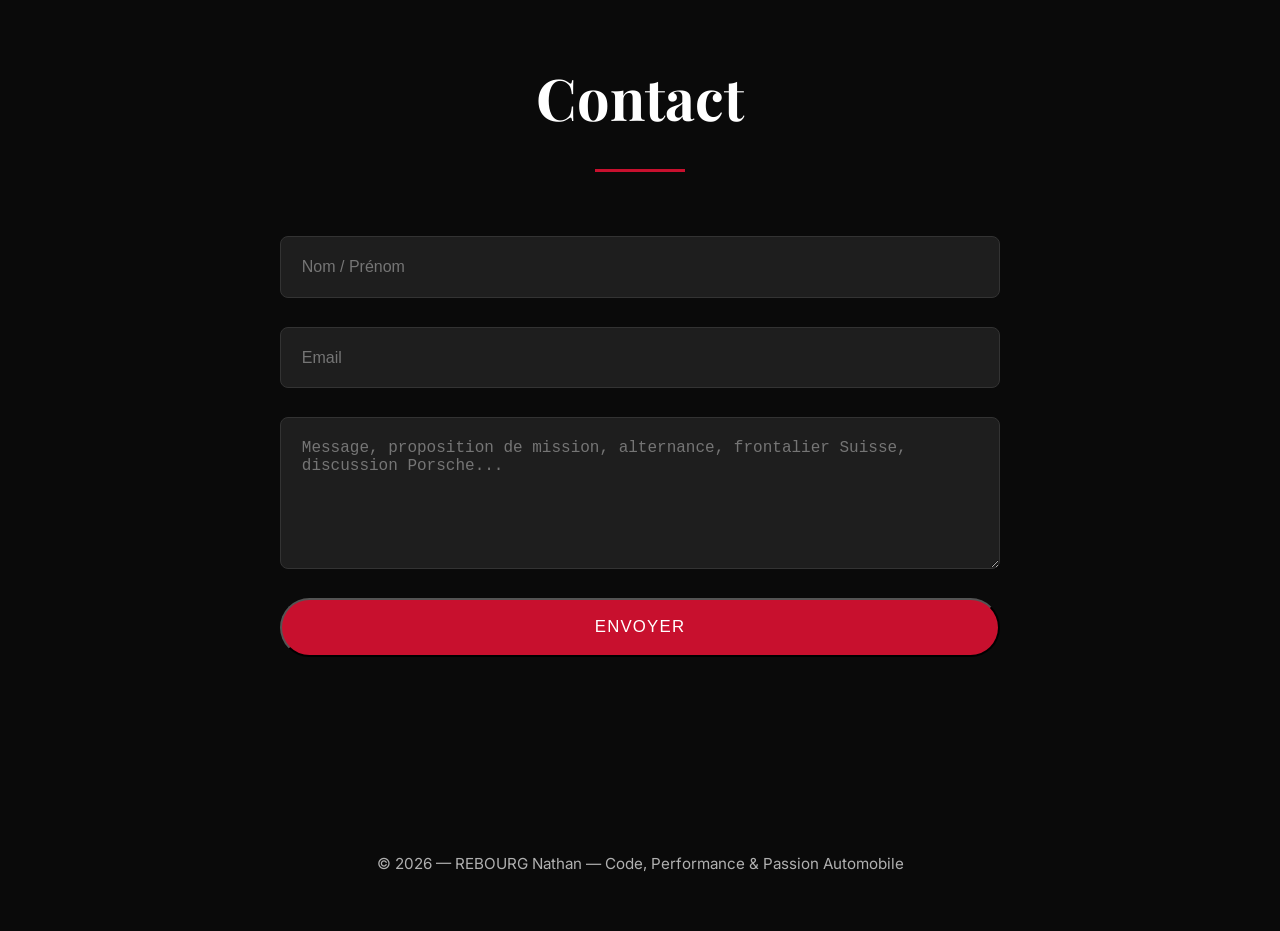
==== commit e1d22de0: "Mise à jour du portfolio: ajout des assets et pages" ====
--- a/index.html
+++ b/index.html
@@ -1,452 +1,470 @@
-<!DOCTYPE html>
-<html lang="fr">
-<head>
-  <meta charset="UTF-8" />
-  <meta name="viewport" content="width=device-width, initial-scale=1.0"/>
-  <title>Nathan REBOURG</title>
-  <link rel="preconnect" href="https://fonts.googleapis.com">
-  <link rel="preconnect" href="https://fonts.gstatic.com" crossorigin>
-  <link href="https://fonts.googleapis.com/css2?family=Playfair+Display:ital,wght@0,400;0,500;0,700;1,400&family=Inter:wght@300;400;500;600&display=swap" rel="stylesheet">
-
-  <style>
-    :root {
-      --primary: #c8102e;
-      --dark: #0a0a0a;
-      --gray: #1e1e1e;
-      --gold: #c9a96e;
-      --light: #f5f5f5;
-      --dim: #b0b0b0;
-      --transition: all 0.4s ease;
-    }
-
-    * { margin:0; padding:0; box-sizing:border-box; }
-    html { scroll-behavior: smooth; }
-    body {
-      font-family: 'Inter', sans-serif;
-      background: var(--dark);
-      color: var(--light);
-      line-height: 1.7;
-    }
-
-    header {
-      position: fixed;
-      top: 0; left: 0; width: 100%;
-      z-index: 1000;
-      padding: 1.6rem 5%;
-      display: flex;
-      justify-content: space-between;
-      align-items: center;
-      background: rgba(10,10,10,0.88);
-      backdrop-filter: blur(12px);
-      transition: var(--transition);
-    }
-
-    header.scrolled { padding: 1.1rem 5%; }
-
-    .logo {
-      font-family: 'Playfair Display', serif;
-      font-size: 2.3rem;
-      font-weight: 700;
-      color: white;
-    }
-
-    nav {
-      display: flex;
-      gap: 2.8rem;
-    }
-
-    nav a {
-      color: var(--light);
-      text-decoration: none;
-      font-weight: 500;
-      font-size: 0.95rem;
-      letter-spacing: 1.4px;
-      text-transform: uppercase;
-      transition: var(--transition);
-    }
-
-    nav a:hover { color: var(--primary); }
-
-  .hero {
-  height: 100vh;
-  min-height: 780px;
-  /* image située dans le sous-dossier "Portfolio" du Bureau */
-  background: url('assets/porsche-911-turbo-s.jpg') center/cover no-repeat fixed;  /* essaie avec ou sans ./ */
-  position: relative;
-    display: flex;
-    align-items: center;
-    justify-content: center;
-    text-align: center;
-    padding: 0 5%;
-    }
-
-    .hero::before {
-      content: '';
-      position: absolute;
-      inset: 0;
-      background: linear-gradient(to bottom, rgba(10,10,10,0.35), rgba(10,10,10,0.82) 65%);
-    }
-
-    .hero-content {
-      position: relative;
-      z-index: 2;
-      max-width: 1100px;
-    }
-
-    .hero h1 {
-      font-family: 'Playfair Display', serif;
-      font-size: clamp(5.5rem, 13vw, 12rem);
-      line-height: 0.9;
-      margin-bottom: 1.4rem;
-      color: white;
-      text-shadow: 0 6px 35px rgba(0,0,0,0.75);
-    }
-
-    .hero .tagline {
-      font-size: 1.55rem;
-      max-width: 820px;
-      margin: 0 auto 2.8rem;
-      color: var(--dim);
-    }
-
-    /* petite photo de profil circulaire à utiliser dans la hero */
-    .profile-photo {
-      width: 140px;
-      height: 140px;
-      border-radius: 50%;
-      object-fit: cover;
-      display: block;
-      margin: 1.2rem auto 1.6rem;
-      border: 3px solid rgba(255,255,255,0.06);
-      box-shadow: 0 10px 30px rgba(0,0,0,0.6);
-    }
-
-    .btn {
-      background: var(--primary);
-      color: white;
-      padding: 1.1rem 3rem;
-      border-radius: 50px;
-      font-size: 1.05rem;
-      font-weight: 500;
-      letter-spacing: 1.2px;
-      text-transform: uppercase;
-      text-decoration: none;
-      display: inline-block;
-      transition: var(--transition);
-    }
-
-    .btn:hover {
-      background: #a00d24;
-      transform: translateY(-3px);
-      box-shadow: 0 12px 35px rgba(200,16,46,0.35);
-    }
-
-    section {
-      padding: 12vh 5% 10vh;
-      max-width: 1400px;
-      margin: 0 auto;
-    }
-
-    h2 {
-      font-family: 'Playfair Display', serif;
-      font-size: 3.6rem;
-      text-align: center;
-      margin-bottom: 4rem;
-      color: white;
-    }
-
-    h2::after {
-      content: '';
-      width: 90px;
-      height: 3px;
-      background: var(--primary);
-      display: block;
-      margin: 1.4rem auto 0;
-    }
-
-    .card {
-      background: var(--gray);
-      border: 1px solid rgba(201,169,110,0.06);
-      border-radius: 12px;
-      padding: 2.4rem;
-      margin-bottom: 2rem;
-      transition: var(--transition);
-    }
-
-    .card:hover {
-      transform: translateY(-8px);
-      box-shadow: 0 16px 45px rgba(0,0,0,0.45);
-    }
-
-    /* gallery inside cards (3 images) */
-    .card .gallery {
-      display: flex;
-      gap: 0.8rem;
-      margin-top: 1.6rem;
-      flex-wrap: wrap;
-      justify-content: center;
-    }
-
-    .card .gallery img {
-      width: 100%;
-      max-width: 120px;
-      border-radius: 8px;
-      object-fit: cover;
-      transition: var(--transition);
-    }
-
-    .card .gallery img:hover {
-      transform: scale(1.05);
-    }
-
-    .skills-grid {
-      display: grid;
-      grid-template-columns: repeat(auto-fit, minmax(220px, 1fr));
-      gap: 1.6rem;
-      margin-top: 2rem;
-    }
-
-    .skill {
-      text-align: center;
-      padding: 1.4rem;
-      background: rgba(255,255,255,0.03);
-      border: 1px solid rgba(201,169,110,0.1);
-      border-radius: 10px;
-      transition: var(--transition);
-    }
-
-    .skill:hover {
-      background: rgba(200,16,46,0.08);
-      border-color: var(--primary);
-    }
-
-    .testimonial {
-      font-style: italic;
-      color: var(--dim);
-      margin: 2rem 0;
-      padding-left: 1.5rem;
-      border-left: 4px solid var(--primary);
-    }
-
-    .google-link {
-      display: block;
-      text-align: center;
-      margin: 3rem auto;
-      font-size: 1.3rem;
-      color: var(--gold);
-      text-decoration: none;
-      font-weight: 500;
-    }
-
-    .google-link:hover { color: white; }
-
-    .burger {
-      display: none;
-      flex-direction: column;
-      gap: 5px;
-      cursor: pointer;
-      z-index: 3000;
-    }
-
-    .burger span {
-      width: 30px;
-      height: 3px;
-      background: white;
-      transition: var(--transition);
-    }
-
-    @media (max-width: 1024px) {
-      nav { display: none; position: fixed; inset: 0; background: var(--dark); flex-direction: column; justify-content: center; gap: 3.5rem; transform: translateY(-100%); transition: transform 0.5s ease; }
-      nav.active { transform: translateY(0); }
-      .burger { display: flex; }
-      .burger.active span:nth-child(1) { transform: rotate(45deg) translate(7px,7px); }
-      .burger.active span:nth-child(2) { opacity: 0; }
-      .burger.active span:nth-child(3) { transform: rotate(-45deg) translate(6px,-6px); }
-    }
-  </style>
-</head>
-<body>
-
-<header id="header">
-  <div class="logo">Mon Portfolio</div>
-  <nav id="nav">
-    <a href="#accueil">Accueil</a>
-    <a href="#parcours">Parcours</a>
-    <a href="#competences">Compétences</a>
-    <a href="#projets">Projets</a>
-    <a href="#passions">Passions</a>
-    <a href="#contact">Contact</a>
-  </nav>
-  <div class="burger" id="burger">
-    <span></span><span></span><span></span>
-  </div>
-</header>
-
-<section class="hero" id="accueil">
-  <div class="hero-content">
-    <h1>Nathan REBOURG</h1>
-    <p class="tagline">
-      Etudiant en alternance – filière BUT Réseaux & Télécommunications<br>
-      Passionné d’automobile, de performance et d’expériences premium
-    </p>
-    <img src="assets/moi.JPG" alt="Photo de moi" class="profile-photo">
-    <a href="#contact" class="btn">Me contacter</a>
-  </div>
-</section>
-
-<section id="parcours">
-  <h2>Parcours</h2>
-  <div class="card">
-    <p style="font-size:1.18rem; text-align:center; color:var(--dim);">
-      • Baccalauréat technologique (spécialités SIN)<br>
-      • BUT option ROM (Réseaux opérateur et multimedia)<br>
-      • Alternance depuis septembre 2025 chez Orange – Pilote d'acitvité client et entreprise<br>
-      • Objectif : devenir développeur frontalier en Suisse (région lémanique)
-    </p>
-  </div>
-</section>
-
-<section id="competences">
-  <h2>Compétences</h2>
-  <div class="skills-grid">
-    <div class="skill">HTML5 / CSS3 / JavaScript</div>
-    <div class="skill">React / Next.js</div>
-    <div class="skill">Tailwind CSS / Sass</div>
-    <div class="skill">Git & GitHub</div>
-    <div class="skill">Figma / UI Design</div>
-    <div class="skill">Responsive & Mobile First</div>
-    <div class="skill">Notions Node.js / Express</div>
-    <div class="skill">SEO de base & Accessibilité</div>
-  </div>
-  <p style="text-align:center; margin-top:3rem; color:var(--dim);">
-    En cours d'apprentissage : TypeScript, Framer Motion, Three.js (pour des effets premium)
-  </p>
-</section>
-
-<section id="projets">
-  <h2>Mes Projets</h2>
-  <div class="card">
-    <h3 style="color:var(--gold);">Youtube</h3>
-    <p>En possession d'une chaine de 15000 abonnés sur Youtube qui montre mon expertise en Communication.</p>
-    <div class="gallery">
-      <img src="assets/youtube1.jpg" alt="Vidéo 1" />
-      <img src="assets/youtube2.jpg" alt="Vidéo 2" />
-      <img src="assets/youtube3.jpg" alt="Vidéo 3" />
-    </div>
-  </div>
-  <div class="card">
-    <h3 style="color:var(--gold);">Dashboard entreprise</h3>
-    <p>Outil interne : visualisation de données, graphiques Chart.js, authentification simple.</p>
-    <div class="gallery">
-      <img src="assets/dashboard1.jpg" alt="Dashboard 1" />
-      <img src="assets/dashboard2.jpg" alt="Dashboard 2" />
-      <img src="assets/dashboard3.jpg" alt="Dashboard 3" />
-    </div>
-  </div>
-  <div class="card">
-    <h3 style="color:var(--gold);">Portfolio personnel (ce site)</h3>
-    <p>Design inspiré automobile premium – animations subtiles, responsive total.</p>
-    <div class="gallery">
-      <img src="assets/portfolio1.jpg" alt="Capture 1" />
-      <img src="assets/portfolio2.jpg" alt="Capture 2" />
-      <img src="assets/portfolio3.jpg" alt="Capture 3" />
-    </div>
-  </div>
-</section>
-
-<section id="passions">
-  <h2>Passions</h2>
-  <div class="card">
-    <h3 style="color:var(--gold);">Automobile</h3>
-    <p>Passionné par les sportives (Porsche 911 Turbo S, Ferrari SF90, Lamborghini Huracán...). Suivi WEC, Formule 1, routes mythiques.</p>
-    <div class="gallery">
-      <img src="assets/auto1.jpg" alt="Porsche 911" />
-      <img src="assets/auto2.jpg" alt="Ferrari SF90" />
-      <img src="assets/auto3.jpg" alt="Lamborghini Huracán" />
-    </div>
-  </div>
-  <div class="card">
-    <h3 style="color:var(--gold);">Sport</h3>
-    <p>Musculation 4–5×/semaine, padel, course à pied – recherche constante de progression.</p>
-    <div class="gallery">
-      <img src="assets/sport1.jpg" alt="Musculation" />
-      <img src="assets/sport2.jpg" alt="Padel" />
-      <img src="assets/sport3.jpg" alt="Course à pied" />
-    </div>
-  </div>
-  <div class="card">
-    <h3 style="color:var(--gold);">Voyages</h3>
-    <p>Road-trips, paysages alpins, circuits européens, découverte gastronomique.</p>
-    <div class="gallery">
-      <img src="assets/travel1.jpg" alt="Road-trip" />
-      <img src="assets/travel2.jpg" alt="Alpes" />
-      <img src="assets/travel3.jpg" alt="Cuisine" />
-    </div>
-  </div>
-</section>
-
-<section id="portfolio-google">
-  <h2>Portfolio étendu & CV en ligne</h2>
-  <p style="text-align:center; font-size:1.2rem; margin:2rem 0;">
-    Retrouvez mon CV complet, mes certifications, mes projets détaillés (avec captures d'écran, repo GitHub, etc.)<br>
-    et un historique de mes missions en alternance sur Google Sheets / Google Docs partagé :
-  </p>
-  <a href="https://docs.google.com/spreadsheets/d/1U6JWD4OUqOWbzmCG4xeb8gO5b3K8dw25ekaLAPlcu8g/edit?usp=sharing" target="_blank" class="google-link">
-    → Accéder à mon Portfolio / CV Google ←
-  </a>
-  <p style="text-align:center; color:var(--dim); margin-top:1.5rem; font-size:0.95rem;">
-    (Remplace [ID_DU_SHEET] par le vrai ID de ton Google Sheet / Doc partagé en mode "Toute personne disposant du lien peut voir")
-  </p>
-</section>
-
-<section id="contact">
-  <h2>Contact</h2>
-  <form id="contactForm" action="https://formspree.io/f/xaqpqvpe" method="POST" style="max-width:720px; margin:0 auto; display:grid; gap:1.8rem;">
-    <input type="text" name="name" placeholder="Nom / Prénom" required style="padding:1.3rem; background:var(--gray); border:1px solid #333; color:white; border-radius:8px; font-size:1rem; transition:var(--transition);">
-    <input type="email" name="email" placeholder="Email" required style="padding:1.3rem; background:var(--gray); border:1px solid #333; color:white; border-radius:8px; font-size:1rem; transition:var(--transition);">
-    <textarea rows="6" name="message" placeholder="Message, proposition de mission, alternance, frontalier Suisse, discussion Porsche..." required style="padding:1.3rem; background:var(--gray); border:1px solid #333; color:white; border-radius:8px; font-size:1rem; transition:var(--transition);"></textarea>
-    <button type="submit" class="btn" style="width:100%;">Envoyer</button>
-    <p id="formStatus" style="text-align:center; color:var(--gold); display:none; font-weight:500;"></p>
-  </form>
-  <p style="text-align:center; color:var(--dim); margin-top:1.5rem; font-size:0.9rem;">
-    ⚙️ Note : Remplacez <code style="background:#333; padding:0.3rem 0.6rem; border-radius:4px;">YOUR_FORM_ID</code> par votre ID Formspree (<a href="https://formspree.io/" target="_blank" style="color:var(--primary); text-decoration:none;">formspree.io</a>)
-  </p>
-</section>
-
-<footer style="text-align:center; padding:5rem 0 3rem; color:var(--dim); font-size:0.95rem;">
-  © 2026 — [Ton Prénom] — Code, Performance & Passion Automobile
-</footer>
-
-<script>
-  const burger = document.getElementById('burger');
-  const nav = document.getElementById('nav');
-  const contactForm = document.getElementById('contactForm');
-  const formStatus = document.getElementById('formStatus');
-
-  burger.addEventListener('click', () => {
-    burger.classList.toggle('active');
-    nav.classList.toggle('active');
-  });
-
-  document.querySelectorAll('#nav a').forEach(link => {
-    link.addEventListener('click', () => {
-      burger.classList.remove('active');
-      nav.classList.remove('active');
-    });
-  });
-
-  window.addEventListener('scroll', () => {
-    document.getElementById('header').classList.toggle('scrolled', window.scrollY > 100);
-  });
-
-  // Gestion du formulaire Formspree
-  if (contactForm) {
-    contactForm.addEventListener('submit', (e) => {
-      const submitBtn = contactForm.querySelector('button[type="submit"]');
-      submitBtn.textContent = '⏳ Envoi en cours...';
-      submitBtn.disabled = true;
-    });
-  }
-</script>
-</body>
-</html>
+<!DOCTYPE html>
+<html lang="fr">
+<head>
+  <meta charset="UTF-8" />
+  <meta name="viewport" content="width=device-width, initial-scale=1.0"/>
+  <title>Nathan REBOURG</title>
+  <link rel="preconnect" href="https://fonts.googleapis.com">
+  <link rel="preconnect" href="https://fonts.gstatic.com" crossorigin>
+  <link href="https://fonts.googleapis.com/css2?family=Playfair+Display:ital,wght@0,400;0,500;0,700;1,400&family=Inter:wght@300;400;500;600&display=swap" rel="stylesheet">
+
+  <style>
+    :root {
+      --primary: #c8102e;
+      --dark: #0a0a0a;
+      --gray: #1e1e1e;
+      --gold: #c9a96e;
+      --light: #f5f5f5;
+      --dim: #b0b0b0;
+      --transition: all 0.4s ease;
+    }
+
+    * { margin:0; padding:0; box-sizing:border-box; }
+    html { scroll-behavior: smooth; }
+    body {
+      font-family: 'Inter', sans-serif;
+      background: var(--dark);
+      color: var(--light);
+      line-height: 1.7;
+    }
+
+    header {
+      position: fixed;
+      top: 0; left: 0; width: 100%;
+      z-index: 1000;
+      padding: 1.6rem 5%;
+      display: flex;
+      justify-content: space-between;
+      align-items: center;
+      background: rgba(10,10,10,0.88);
+      backdrop-filter: blur(12px);
+      transition: var(--transition);
+    }
+
+    header.scrolled { padding: 1.1rem 5%; }
+
+    .logo {
+      font-family: 'Playfair Display', serif;
+      font-size: 2.3rem;
+      font-weight: 700;
+      color: white;
+    }
+
+    nav {
+      display: flex;
+      gap: 2.8rem;
+    }
+
+    nav a {
+      color: var(--light);
+      text-decoration: none;
+      font-weight: 500;
+      font-size: 0.95rem;
+      letter-spacing: 1.4px;
+      text-transform: uppercase;
+      transition: var(--transition);
+    }
+
+    nav a:hover { color: var(--primary); }
+
+  .hero {
+  height: 100vh;
+  min-height: 780px;
+  /* image située dans le sous-dossier "Portfolio" du Bureau */
+  background: url('assets/porsche-911-turbo-s.jpg') center/cover no-repeat fixed;  /* essaie avec ou sans ./ */
+  position: relative;
+    display: flex;
+    align-items: center;
+    justify-content: center;
+    text-align: center;
+    padding: 0 5%;
+    }
+
+    .hero::before {
+      content: '';
+      position: absolute;
+      inset: 0;
+      background: linear-gradient(to bottom, rgba(10,10,10,0.35), rgba(10,10,10,0.82) 65%);
+    }
+
+    .hero-content {
+      position: relative;
+      z-index: 2;
+      max-width: 1100px;
+    }
+
+    .hero h1 {
+      font-family: 'Playfair Display', serif;
+      font-size: clamp(5.5rem, 13vw, 12rem);
+      line-height: 0.9;
+      margin-bottom: 1.4rem;
+      color: white;
+      text-shadow: 0 6px 35px rgba(0,0,0,0.75);
+    }
+
+    .hero .tagline {
+      font-size: 1.55rem;
+      max-width: 820px;
+      margin: 0 auto 2.8rem;
+      color: var(--dim);
+    }
+
+    /* petite photo de profil circulaire à utiliser dans la hero */
+    .profile-photo {
+      width: 140px;
+      height: 140px;
+      border-radius: 50%;
+      object-fit: cover;
+      display: block;
+      margin: 1.2rem auto 1.6rem;
+      border: 3px solid rgba(255,255,255,0.06);
+      box-shadow: 0 10px 30px rgba(0,0,0,0.6);
+    }
+
+    .btn {
+      background: var(--primary);
+      color: white;
+      padding: 1.1rem 3rem;
+      border-radius: 50px;
+      font-size: 1.05rem;
+      font-weight: 500;
+      letter-spacing: 1.2px;
+      text-transform: uppercase;
+      text-decoration: none;
+      display: inline-block;
+      transition: var(--transition);
+    }
+
+    .btn:hover {
+      background: #a00d24;
+      transform: translateY(-3px);
+      box-shadow: 0 12px 35px rgba(200,16,46,0.35);
+    }
+
+    section {
+      padding: 12vh 5% 10vh;
+      max-width: 1400px;
+      margin: 0 auto;
+    }
+
+    h2 {
+      font-family: 'Playfair Display', serif;
+      font-size: 3.6rem;
+      text-align: center;
+      margin-bottom: 4rem;
+      color: white;
+    }
+
+    h2::after {
+      content: '';
+      width: 90px;
+      height: 3px;
+      background: var(--primary);
+      display: block;
+      margin: 1.4rem auto 0;
+    }
+
+    .card {
+      background: var(--gray);
+      border: 1px solid rgba(201,169,110,0.06);
+      border-radius: 12px;
+      padding: 2.4rem;
+      margin-bottom: 2rem;
+      transition: var(--transition);
+    }
+
+    .card:hover {
+      transform: translateY(-8px);
+      box-shadow: 0 16px 45px rgba(0,0,0,0.45);
+    }
+
+    /* gallery inside cards (3 images) */
+    .card .gallery {
+      display: grid;
+      grid-template-columns: repeat(auto-fit, minmax(180px, 1fr));
+      gap: 0.8rem;
+      margin-top: 1.6rem;
+    }
+
+    .card .gallery img {
+      width: 100%;
+      height: 180px;
+      object-fit: cover;
+      object-position: center;
+      border-radius: 12px;
+      border: 1px solid rgba(255, 255, 255, 0.15);
+      box-shadow: 0 8px 22px rgba(0, 0, 0, 0.45);
+      transition: var(--transition);
+    }
+
+    .card .gallery img:hover {
+      transform: scale(1.04);
+      filter: brightness(1.08);
+    }
+
+    @media (max-width: 768px) {
+      .card .gallery {
+        grid-template-columns: 1fr;
+      }
+
+      .card .gallery img {
+        height: 220px;
+      }
+    }
+
+    .skills-grid {
+      display: grid;
+      grid-template-columns: repeat(auto-fit, minmax(220px, 1fr));
+      gap: 1.6rem;
+      margin-top: 2rem;
+    }
+
+    .skill {
+      text-align: center;
+      padding: 1.4rem;
+      background: rgba(255,255,255,0.03);
+      border: 1px solid rgba(201,169,110,0.1);
+      border-radius: 10px;
+      transition: var(--transition);
+    }
+
+    .skill:hover {
+      background: rgba(200,16,46,0.08);
+      border-color: var(--primary);
+    }
+
+    .testimonial {
+      font-style: italic;
+      color: var(--dim);
+      margin: 2rem 0;
+      padding-left: 1.5rem;
+      border-left: 4px solid var(--primary);
+    }
+
+    .google-link {
+      display: block;
+      text-align: center;
+      margin: 3rem auto;
+      font-size: 1.3rem;
+      color: var(--gold);
+      text-decoration: none;
+      font-weight: 500;
+    }
+
+    .google-link:hover { color: white; }
+
+    .burger {
+      display: none;
+      flex-direction: column;
+      gap: 5px;
+      cursor: pointer;
+      z-index: 3000;
+    }
+
+    .burger span {
+      width: 30px;
+      height: 3px;
+      background: white;
+      transition: var(--transition);
+    }
+
+    @media (max-width: 1024px) {
+      nav { display: none; position: fixed; inset: 0; background: var(--dark); flex-direction: column; justify-content: center; gap: 3.5rem; transform: translateY(-100%); transition: transform 0.5s ease; }
+      nav.active { transform: translateY(0); }
+      .burger { display: flex; }
+      .burger.active span:nth-child(1) { transform: rotate(45deg) translate(7px,7px); }
+      .burger.active span:nth-child(2) { opacity: 0; }
+      .burger.active span:nth-child(3) { transform: rotate(-45deg) translate(6px,-6px); }
+    }
+  </style>
+</head>
+<body>
+
+<header id="header">
+  <div class="logo">Mon Portfolio</div>
+  <nav id="nav">
+    <a href="#accueil">Accueil</a>
+    <a href="#parcours">Parcours</a>
+    <a href="#competences">Compétences</a>
+    <a href="#projets">Projets</a>
+    <a href="#passions">Passions</a>
+    <a href="#contact">Contact</a>
+  </nav>
+  <div class="burger" id="burger">
+    <span></span><span></span><span></span>
+  </div>
+</header>
+
+<section class="hero" id="accueil">
+  <div class="hero-content">
+    <h1>Nathan REBOURG</h1>
+    <p class="tagline">
+      Etudiant en alternance – filière BUT Réseaux & Télécommunications<br>
+      Passionné d’automobile, de performance et d’expériences premium
+    </p>
+    <img src="assets/moi.JPG" alt="Photo de moi" class="profile-photo">
+    <a href="#contact" class="btn">Me contacter</a>
+  </div>
+</section>
+
+<section id="parcours">
+  <h2>Parcours</h2>
+  <div class="card">
+    <p style="font-size:1.18rem; text-align:center; color:var(--dim);">
+      • Baccalauréat technologique (spécialités SIN)<br>
+      • BUT option ROM (Réseaux opérateur et multimedia)<br>
+      • Alternance depuis septembre 2025 chez Orange – Pilote d'acitvité client et entreprise<br>
+      • Objectif : devenir développeur frontalier en Suisse (région lémanique)
+    </p>
+  </div>
+</section>
+
+<section id="competences">
+  <h2>Compétences</h2>
+  <div class="skills-grid">
+    <div class="skill">HTML</div>
+    <div class="skill">CSS</div>
+    <div class="skill">Communication</div>
+    <div class="skill">Python</div>
+    <div class="skill">Git & GitHub</div>
+    <div class="skill">Suite Office</div>
+    <div class="skill">Relationnel</div>
+    <div class="skill">Notions Node.js / Express</div>
+    <div class="skill">SEO de base & Accessibilité</div>
+  </div>
+  <p style="text-align:center; margin-top:3rem; color:var(--dim);">
+    En cours d'apprentissage : TypeScript, Framer Motion, Three.js (pour des effets premium)
+  </p>
+</section>
+
+<section id="projets">
+  <h2>Mes Projets</h2>
+  <div class="card">
+    <h3 style="color:var(--gold);">Youtube</h3>
+    <p>En possession d'une chaine de 15000 abonnés sur Youtube qui montre mon expertise en Communication.</p>
+    <div class="gallery">
+      <img src="assets/abos.png" alt="Vidéo 1" />
+      <img src="assets/vues.png" alt="Vidéo 2" />
+      <img src="assets/nb_videos.png" alt="Vidéo 3" />
+    </div>
+    <a href="pages/youtube.html" class="btn" style="display:inline-block; margin-top:1rem;">Voir plus →</a>
+  </div>
+  <div class="card">
+    <h3 style="color:var(--gold);">Création application</h3>
+    <p>Codage via IOS et Android pour une application</p>
+    <div class="gallery">
+      <img src="assets/application.PNG" alt="Dashboard 1" />
+      <img src="assets/dashboard2.jpg" alt="Dashboard 2" />
+      <img src="assets/dashboard3.jpg" alt="Dashboard 3" />
+    </div>
+    <a href="pages/dashboard.html" class="btn" style="display:inline-block; margin-top:1rem;">Voir plus →</a>
+  </div>
+  <div class="card">
+    <h3 style="color:var(--gold);">Portfolio personnel (ce site)</h3>
+    <p>Design inspiré automobile premium – animations subtiles, responsive total.</p>
+    <div class="gallery">
+      <img src="assets/site.png" alt="Capture 1" />
+      <img src="assets/css.png" alt="Capture 2" />
+      <img src="assets/github.png" alt="Capture 3" />
+    </div>
+    <a href="pages/portfolio.html" class="btn" style="display:inline-block; margin-top:1rem;">Voir plus →</a>
+  </div>
+</section>
+
+<section id="passions">
+  <h2>Passions</h2>
+  <div class="card">
+    <h3 style="color:var(--gold);">Automobile</h3>
+    <p>Passionné par les voitures dans sa généralité (conduite de vehicules de sport et travail dans des garages)</p>
+    <div class="gallery">
+      <img src="assets/GT4RS.jpg" alt="Porsche GT4rs" />
+      <img src="assets/rafale.jpg" alt="Garage renault" />
+      <img src="assets/rafale2.jpg" alt="Garage renault2" />
+    </div>
+    <a href="pages/automobile.html" class="btn" style="display:inline-block; margin-top:1rem;">Voir plus →</a>
+  </div>
+  <div class="card">
+    <h3 style="color:var(--gold);">Sport</h3>
+    <p>Musculation 4–5×/semaine, padel, course à pied – recherche constante de progression.</p>
+    <div class="gallery">
+      <img src="assets/marathon.jpg" alt="Marathon" />
+      <img src="assets/muscu.jpg" alt="Musculation" />
+      <img src="assets/athle.jpg" alt="Course à pied" />
+    </div>
+    <a href="pages/sport.html" class="btn" style="display:inline-block; margin-top:1rem;">Voir plus →</a>
+  </div>
+  <div class="card">
+    <h3 style="color:var(--gold);">Voyages</h3>
+    <p>Radonnées, découverte gastronomique (restaurants renommés).</p>
+    <div class="gallery">
+      <img src="assets/reunion.jpg" alt="La Réunion" />
+      <img src="assets/paysage-risoul.jpg" alt="Alpes" />
+      <img src="assets/resto-gastro.jpg" alt="Cuisine" />
+    </div>
+    <a href="pages/voyages.html" class="btn" style="display:inline-block; margin-top:1rem;">Voir plus →</a>
+  </div>
+</section>
+
+<section id="portfolio-google">
+  <h2>Portfolio étendu & CV en ligne</h2>
+  <p style="text-align:center; font-size:1.2rem; margin:2rem 0;">
+    Retrouvez mon CV complet, mes certifications, mes projets détaillés (avec captures d'écran, repo GitHub, etc.)<br>
+    et un historique de mes missions en alternance sur Google Sheets / Google Docs partagé :
+  </p>
+  <a href="https://docs.google.com/spreadsheets/d/1U6JWD4OUqOWbzmCG4xeb8gO5b3K8dw25ekaLAPlcu8g/edit?usp=sharing" target="_blank" class="google-link">
+    → Accéder à mon Portfolio / CV Google ←
+  </a>
+  <p style="text-align:center; color:var(--dim); margin-top:1.5rem; font-size:0.95rem;">
+  </p>
+</section>
+
+<section id="contact">
+  <h2>Contact</h2>
+  <form id="contactForm" action="https://formspree.io/f/xaqpqvpe" method="POST" style="max-width:720px; margin:0 auto; display:grid; gap:1.8rem;">
+    <input type="text" name="name" placeholder="Nom / Prénom" required style="padding:1.3rem; background:var(--gray); border:1px solid #333; color:white; border-radius:8px; font-size:1rem; transition:var(--transition);">
+    <input type="email" name="email" placeholder="Email" required style="padding:1.3rem; background:var(--gray); border:1px solid #333; color:white; border-radius:8px; font-size:1rem; transition:var(--transition);">
+    <textarea rows="6" name="message" placeholder="Message, proposition de mission, alternance, frontalier Suisse, discussion Porsche..." required style="padding:1.3rem; background:var(--gray); border:1px solid #333; color:white; border-radius:8px; font-size:1rem; transition:var(--transition);"></textarea>
+    <button type="submit" class="btn" style="width:100%;">Envoyer</button>
+    <p id="formStatus" style="text-align:center; color:var(--gold); display:none; font-weight:500;"></p>
+  </form>
+  <p style="text-align:center; color:var(--dim); margin-top:1.5rem; font-size:0.9rem;">
+  </p>
+</section>
+
+<footer style="text-align:center; padding:5rem 0 3rem; color:var(--dim); font-size:0.95rem;">
+  © 2026 — REBOURG Nathan — Code, Performance & Passion Automobile
+</footer>
+
+<script>
+  const burger = document.getElementById('burger');
+  const nav = document.getElementById('nav');
+  const contactForm = document.getElementById('contactForm');
+  const formStatus = document.getElementById('formStatus');
+
+  burger.addEventListener('click', () => {
+    burger.classList.toggle('active');
+    nav.classList.toggle('active');
+  });
+
+  document.querySelectorAll('#nav a').forEach(link => {
+    link.addEventListener('click', () => {
+      burger.classList.remove('active');
+      nav.classList.remove('active');
+    });
+  });
+
+  window.addEventListener('scroll', () => {
+    document.getElementById('header').classList.toggle('scrolled', window.scrollY > 100);
+  });
+
+  // Gestion du formulaire Formspree
+  if (contactForm) {
+    contactForm.addEventListener('submit', (e) => {
+      const submitBtn = contactForm.querySelector('button[type="submit"]');
+      submitBtn.textContent = '⏳ Envoi en cours...';
+      submitBtn.disabled = true;
+    });
+  }
+</script>
+</body>
+</html>
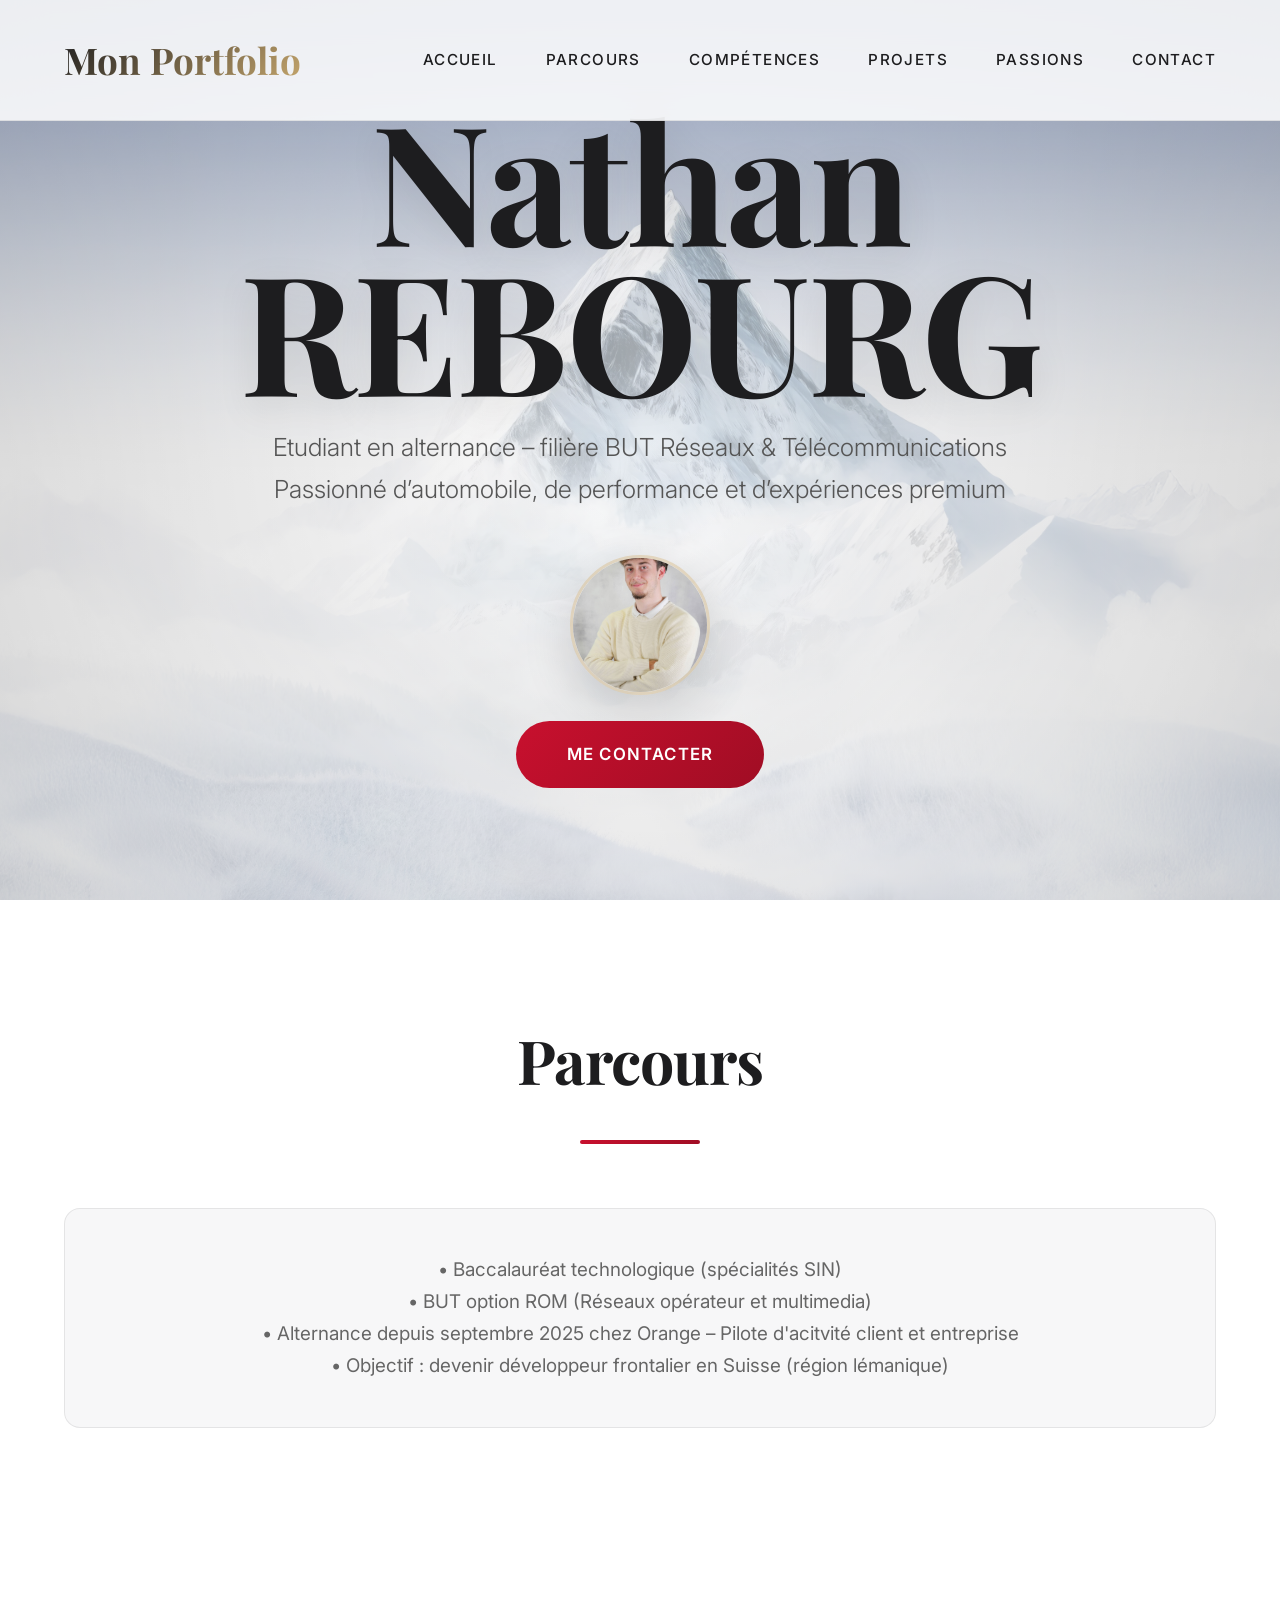
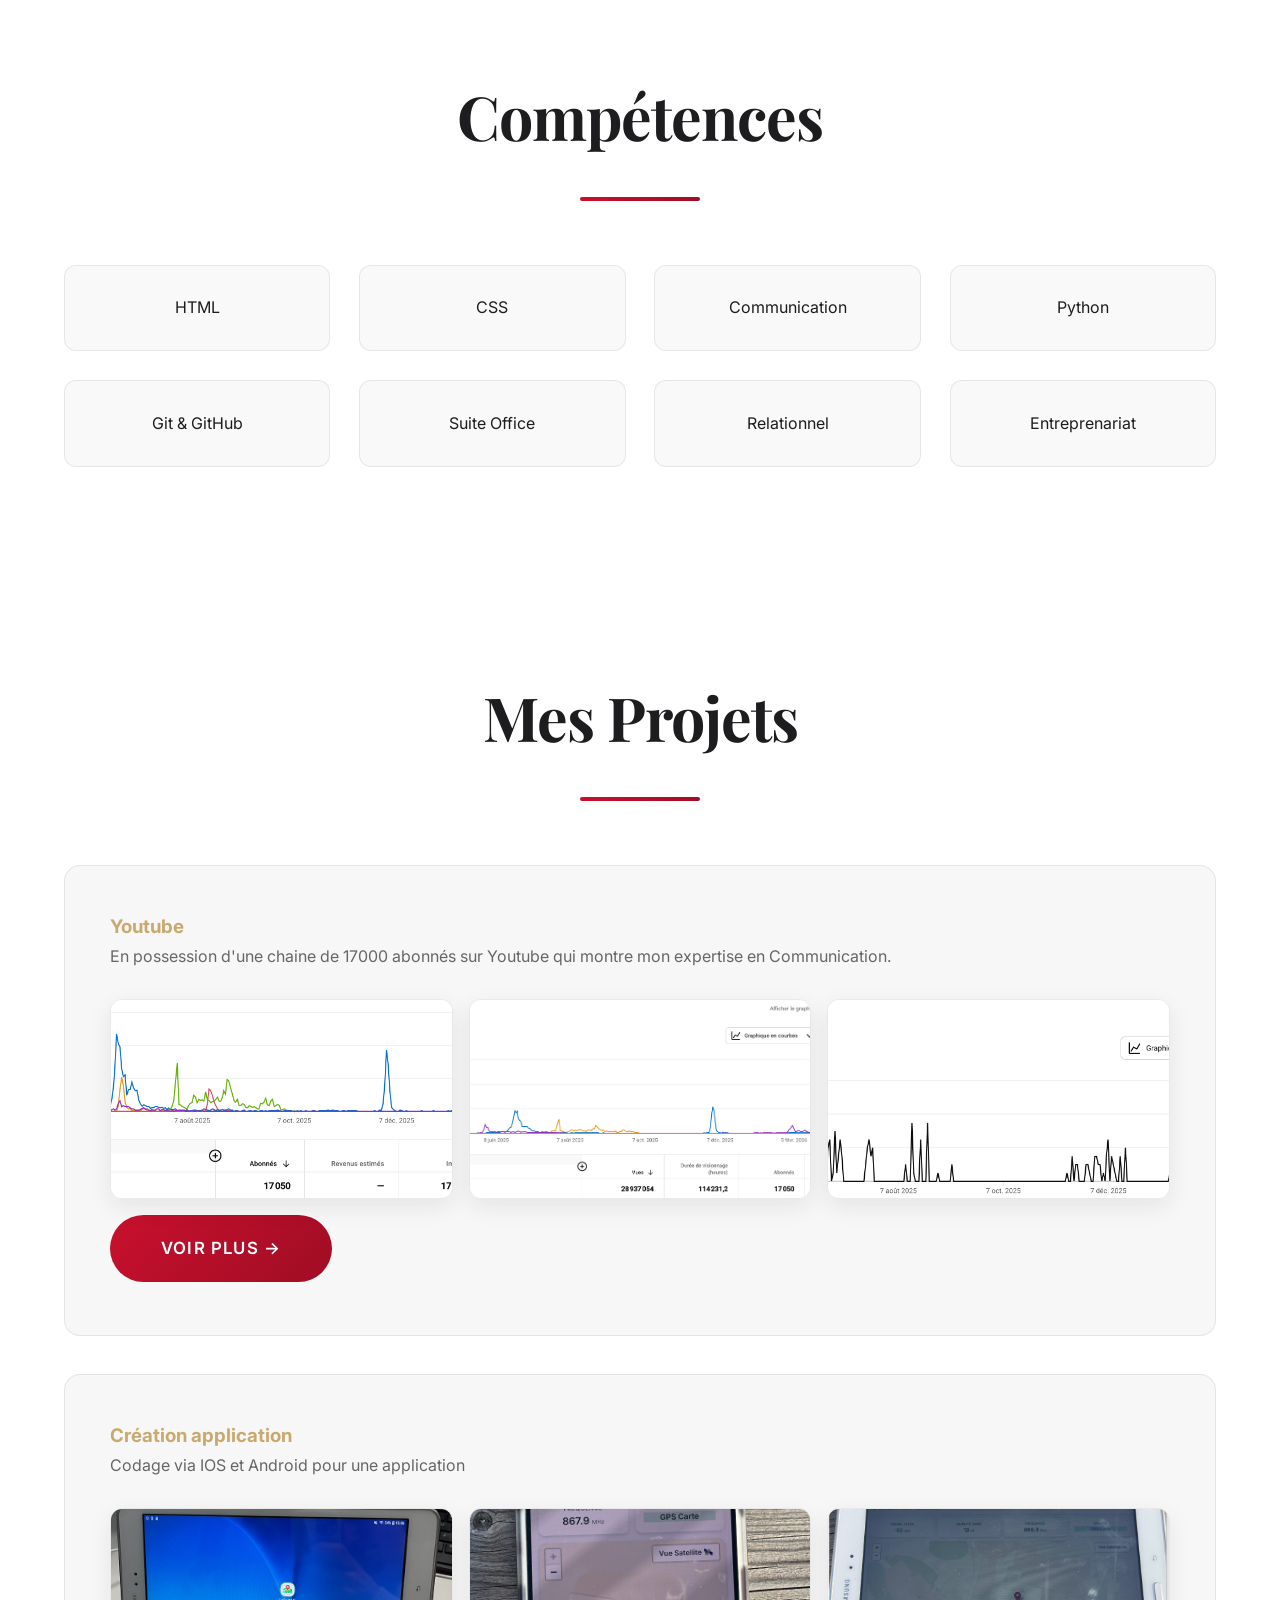
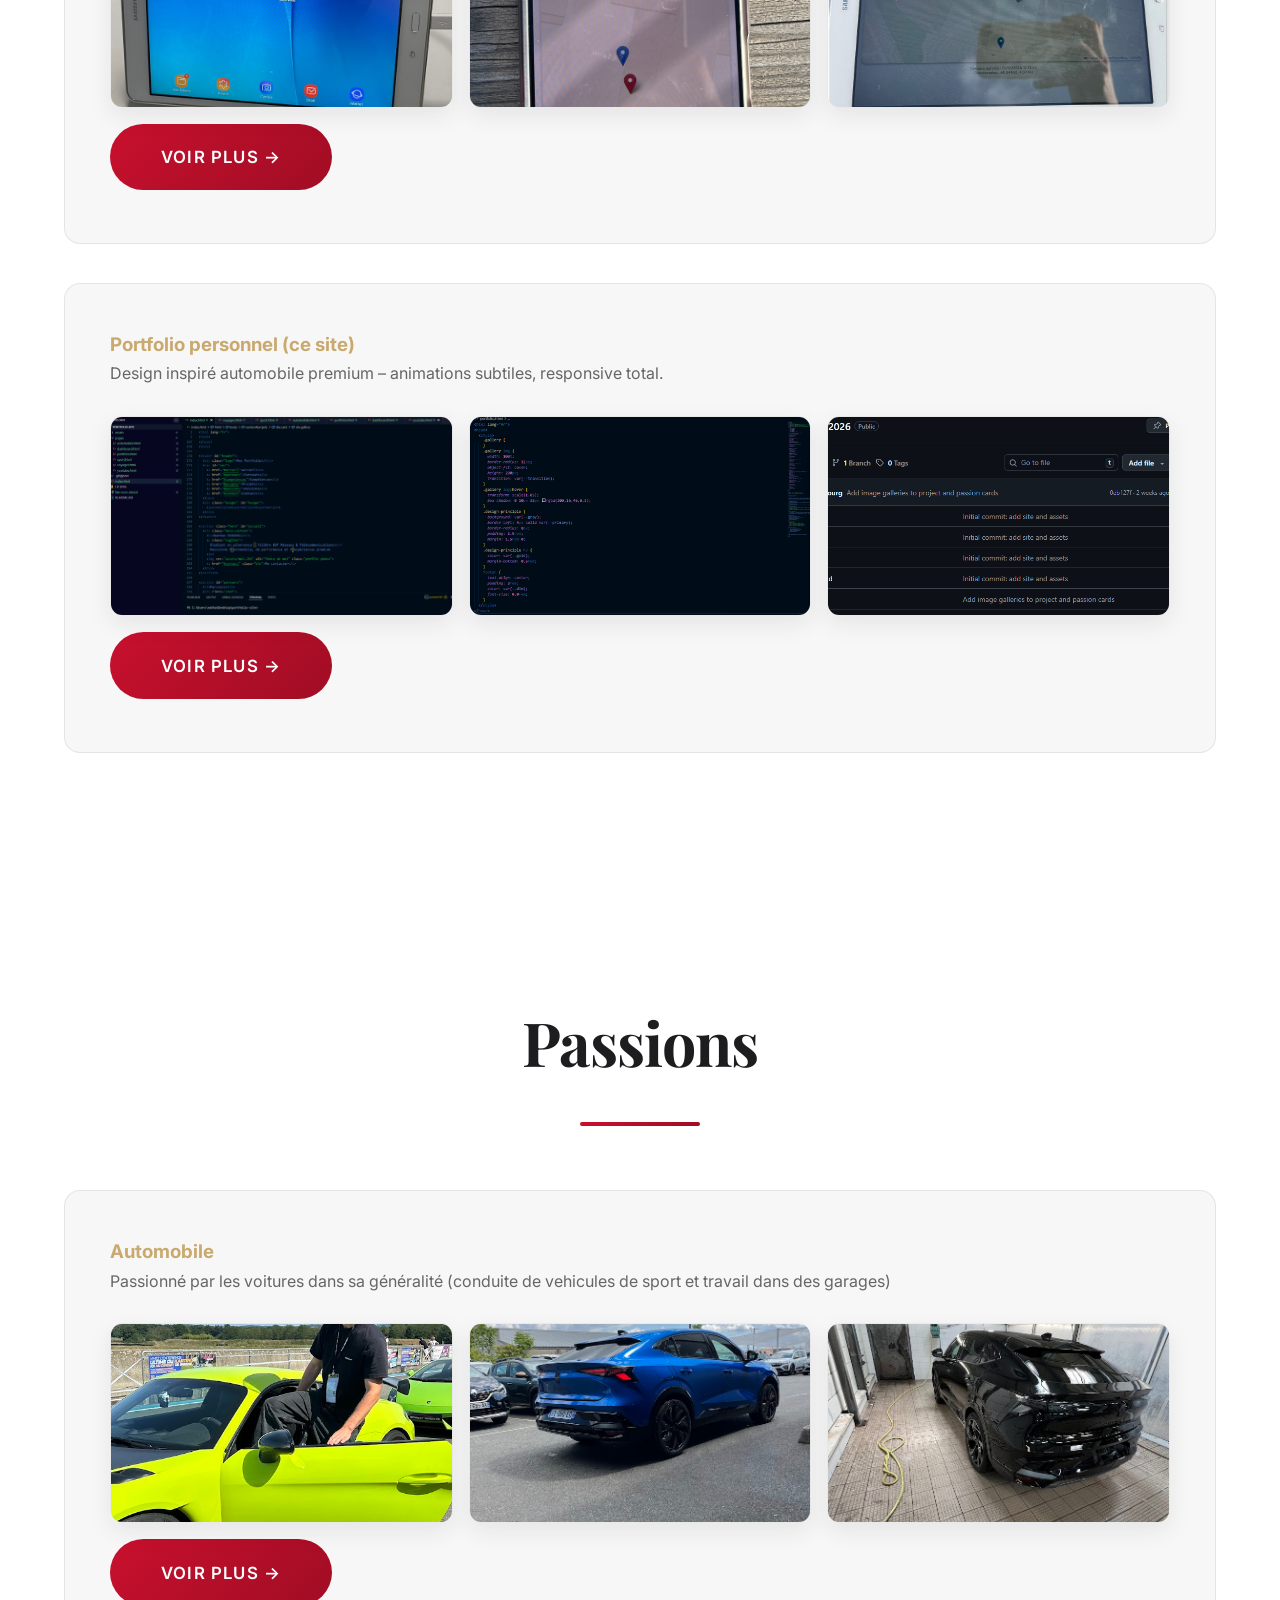
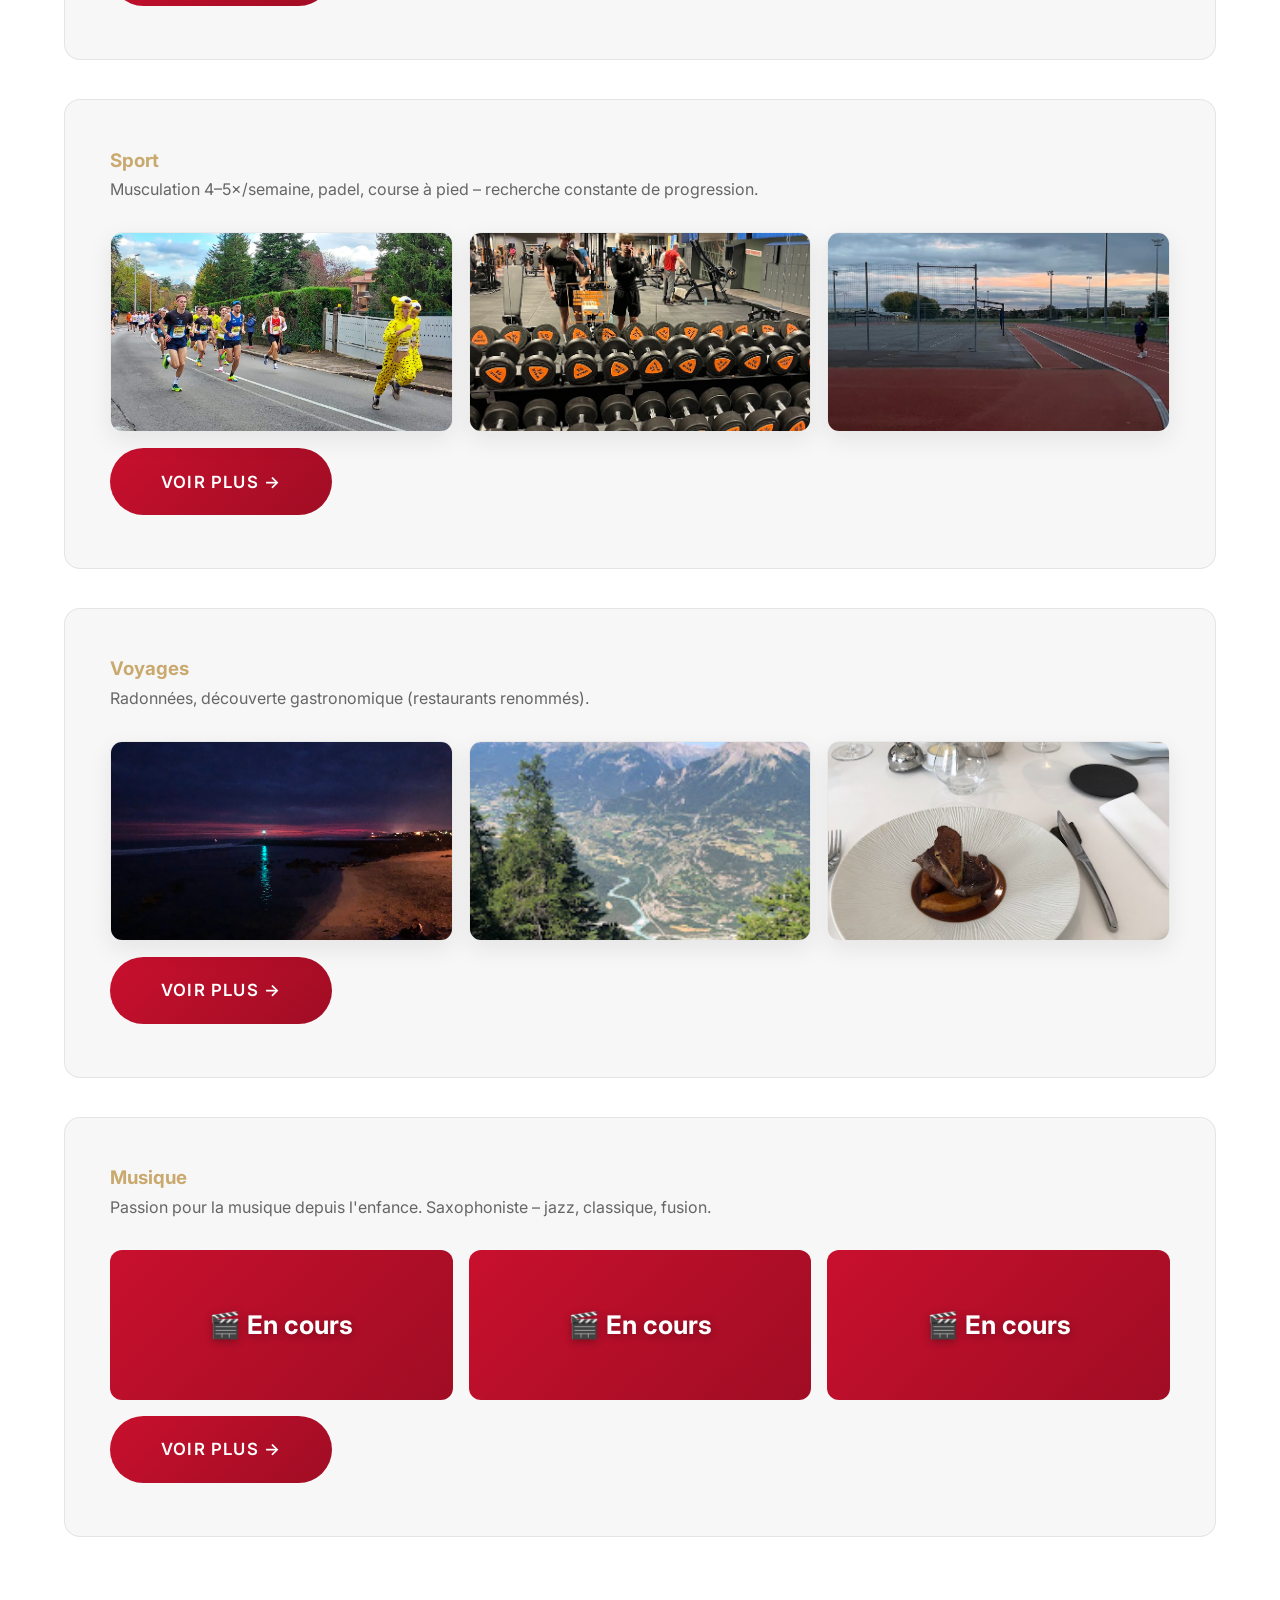
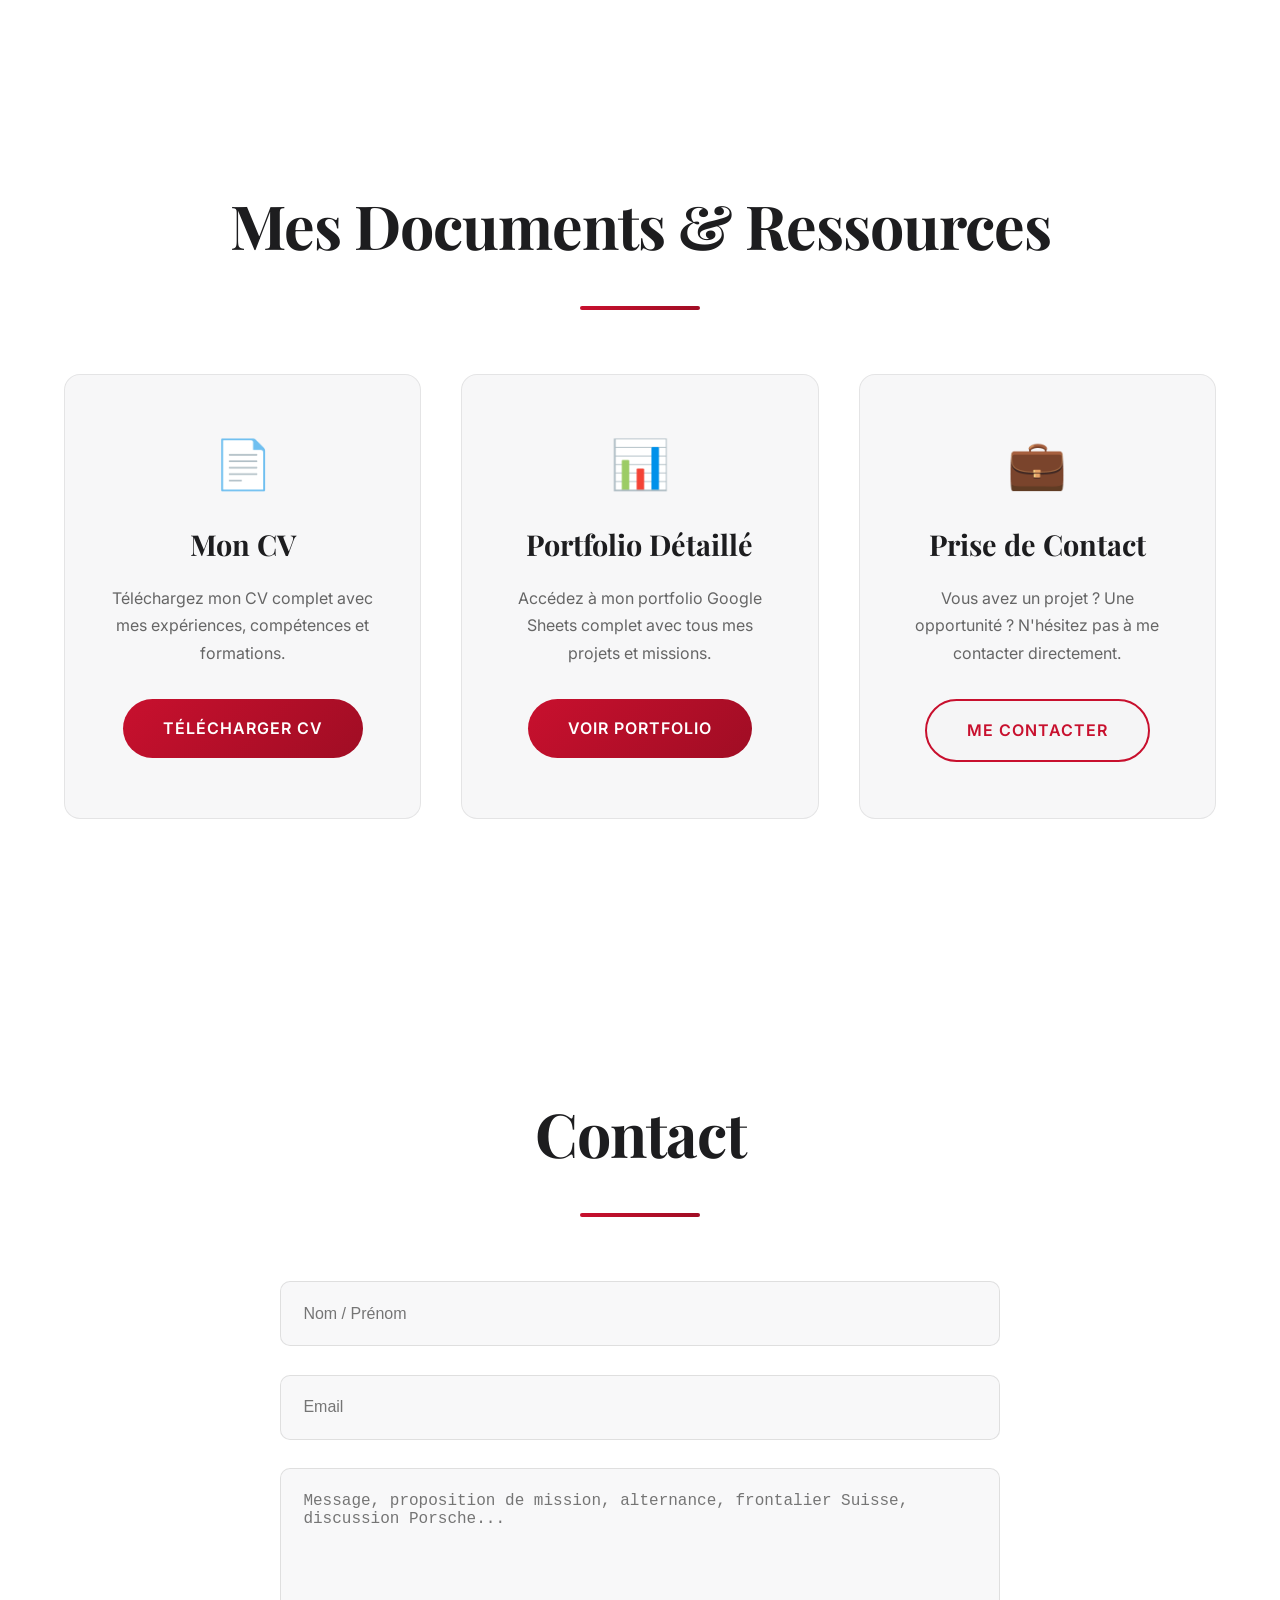
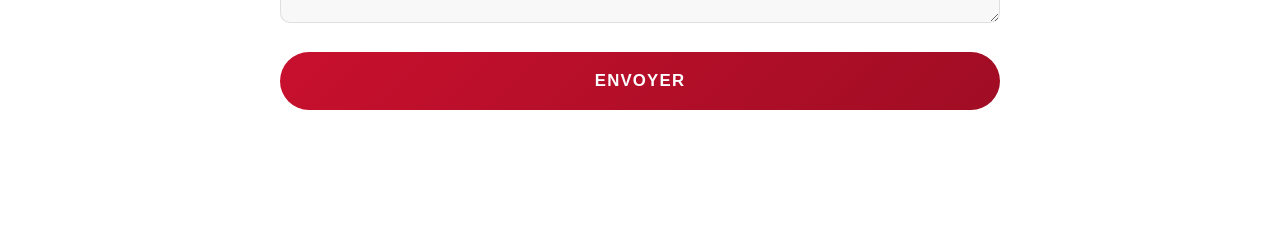
==== commit 23853b15: "Finalisation du portfolio: nouvelle page Musique, overlays galeries, page Sport améliorée, vidéo GT4" ====
--- a/index.html
+++ b/index.html
@@ -4,6 +4,7 @@
   <meta charset="UTF-8" />
   <meta name="viewport" content="width=device-width, initial-scale=1.0"/>
   <title>Nathan REBOURG</title>
+  <link rel="icon" href="assets/bgwhite.jpg" type="image/jpeg">
   <link rel="preconnect" href="https://fonts.googleapis.com">
   <link rel="preconnect" href="https://fonts.gstatic.com" crossorigin>
   <link href="https://fonts.googleapis.com/css2?family=Playfair+Display:ital,wght@0,400;0,500;0,700;1,400&family=Inter:wght@300;400;500;600&display=swap" rel="stylesheet">
@@ -11,12 +12,15 @@
   <style>
     :root {
       --primary: #c8102e;
-      --dark: #0a0a0a;
-      --gray: #1e1e1e;
+      --dark: #ffffff;
+      --gray: #f5f5f7;
+      --gray-dark: #e5e5e7;
       --gold: #c9a96e;
-      --light: #f5f5f5;
-      --dim: #b0b0b0;
-      --transition: all 0.4s ease;
+      --light: #1d1d1f;
+      --dim: #666666;
+      --transition: all 0.4s cubic-bezier(0.25, 0.46, 0.45, 0.94);
+      --gradient-1: linear-gradient(135deg, #c8102e 0%, #a00d24 100%);
+      --gradient-dark: linear-gradient(to bottom, rgba(255,255,255,0.8), rgba(255,255,255,0.95));
     }
 
     * { margin:0; padding:0; box-sizing:border-box; }
@@ -26,33 +30,43 @@
       background: var(--dark);
       color: var(--light);
       line-height: 1.7;
+      overflow-x: hidden;
     }
 
     header {
       position: fixed;
       top: 0; left: 0; width: 100%;
       z-index: 1000;
-      padding: 1.6rem 5%;
+      padding: 1.8rem 5%;
       display: flex;
       justify-content: space-between;
       align-items: center;
-      background: rgba(10,10,10,0.88);
-      backdrop-filter: blur(12px);
-      transition: var(--transition);
-    }
-
-    header.scrolled { padding: 1.1rem 5%; }
+      background: rgba(255,255,255,0.85);
+      backdrop-filter: blur(20px);
+      border-bottom: 1px solid rgba(0,0,0,0.08);
+      transition: var(--transition);
+    }
+
+    header.scrolled { 
+      padding: 1rem 5%;
+      background: rgba(255,255,255,0.95);
+      box-shadow: 0 8px 30px rgba(0,0,0,0.08);
+    }
 
     .logo {
       font-family: 'Playfair Display', serif;
       font-size: 2.3rem;
       font-weight: 700;
-      color: white;
+      background: linear-gradient(135deg, #1d1d1f 0%, #c9a96e 100%);
+      -webkit-background-clip: text;
+      -webkit-text-fill-color: transparent;
+      background-clip: text;
+      animation: slideInLeft 0.8s ease;
     }
 
     nav {
       display: flex;
-      gap: 2.8rem;
+      gap: 3rem;
     }
 
     nav a {
@@ -63,34 +77,55 @@
       letter-spacing: 1.4px;
       text-transform: uppercase;
       transition: var(--transition);
+      position: relative;
+    }
+
+    nav a::after {
+      content: '';
+      position: absolute;
+      bottom: -8px;
+      left: 0;
+      width: 0;
+      height: 2px;
+      background: var(--primary);
+      transition: width 0.4s ease;
     }
 
     nav a:hover { color: var(--primary); }
+    nav a:hover::after { width: 100%; }
 
   .hero {
-  height: 100vh;
-  min-height: 780px;
-  /* image située dans le sous-dossier "Portfolio" du Bureau */
-  background: url('assets/porsche-911-turbo-s.jpg') center/cover no-repeat fixed;  /* essaie avec ou sans ./ */
-  position: relative;
+    height: 100vh;
+    min-height: 780px;
+    background: url('assets/bgwhite.jpg') center/cover no-repeat fixed;
+    position: relative;
     display: flex;
     align-items: center;
     justify-content: center;
     text-align: center;
     padding: 0 5%;
-    }
+    overflow: hidden;
+  }
 
     .hero::before {
       content: '';
       position: absolute;
       inset: 0;
-      background: linear-gradient(to bottom, rgba(10,10,10,0.35), rgba(10,10,10,0.82) 65%);
+      background: linear-gradient(to bottom, rgba(255,255,255,0.4), rgba(255,255,255,0.75) 65%);
+    }
+
+    .hero::after {
+      content: '';
+      position: absolute;
+      inset: 0;
+      background: radial-gradient(circle at 50% 50%, transparent 0%, rgba(0,0,0,0.15) 100%);
     }
 
     .hero-content {
       position: relative;
       z-index: 2;
       max-width: 1100px;
+      animation: fadeInUp 1.2s ease 0.3s both;
     }
 
     .hero h1 {
@@ -98,18 +133,21 @@
       font-size: clamp(5.5rem, 13vw, 12rem);
       line-height: 0.9;
       margin-bottom: 1.4rem;
-      color: white;
-      text-shadow: 0 6px 35px rgba(0,0,0,0.75);
+      color: #1d1d1f;
+      text-shadow: 0 10px 40px rgba(0,0,0,0.1);
+      font-weight: 700;
+      letter-spacing: -2px;
     }
 
     .hero .tagline {
       font-size: 1.55rem;
       max-width: 820px;
       margin: 0 auto 2.8rem;
-      color: var(--dim);
-    }
-
-    /* petite photo de profil circulaire à utiliser dans la hero */
+      color: #555555;
+      font-weight: 300;
+      animation: fadeInUp 1.2s ease 0.5s both;
+    }
+
     .profile-photo {
       width: 140px;
       height: 140px;
@@ -117,164 +155,415 @@
       object-fit: cover;
       display: block;
       margin: 1.2rem auto 1.6rem;
-      border: 3px solid rgba(255,255,255,0.06);
-      box-shadow: 0 10px 30px rgba(0,0,0,0.6);
+      border: 3px solid rgba(201,169,110,0.4);
+      box-shadow: 0 15px 50px rgba(0,0,0,0.15);
+      animation: fadeInUp 1.2s ease 0.6s both, float 4s ease-in-out infinite;
     }
 
     .btn {
-      background: var(--primary);
+      background: var(--gradient-1);
       color: white;
-      padding: 1.1rem 3rem;
+      padding: 1.2rem 3.2rem;
       border-radius: 50px;
       font-size: 1.05rem;
-      font-weight: 500;
+      font-weight: 600;
       letter-spacing: 1.2px;
       text-transform: uppercase;
       text-decoration: none;
       display: inline-block;
       transition: var(--transition);
+      border: none;
+      cursor: pointer;
+      position: relative;
+      overflow: hidden;
+      animation: fadeInUp 1.2s ease 0.8s both;
+    }
+
+    .btn::before {
+      content: '';
+      position: absolute;
+      top: 0;
+      left: -100%;
+      width: 100%;
+      height: 100%;
+      background: rgba(255,255,255,0.2);
+      transition: left 0.5s ease;
     }
 
     .btn:hover {
-      background: #a00d24;
-      transform: translateY(-3px);
-      box-shadow: 0 12px 35px rgba(200,16,46,0.35);
-    }
+      transform: translateY(-4px);
+      box-shadow: 0 20px 50px rgba(200,16,46,0.5), inset 0 0 20px rgba(255,255,255,0.1);
+    }
+
+    .btn:hover::before { left: 100%; }
 
     section {
       padding: 12vh 5% 10vh;
       max-width: 1400px;
       margin: 0 auto;
+      animation: fadeInUp 0.8s ease;
     }
 
     h2 {
       font-family: 'Playfair Display', serif;
-      font-size: 3.6rem;
+      font-size: 3.8rem;
       text-align: center;
       margin-bottom: 4rem;
-      color: white;
+      color: #1d1d1f;
+      letter-spacing: -1px;
     }
 
     h2::after {
       content: '';
-      width: 90px;
-      height: 3px;
-      background: var(--primary);
+      width: 120px;
+      height: 4px;
+      background: var(--gradient-1);
       display: block;
-      margin: 1.4rem auto 0;
+      margin: 1.8rem auto 0;
+      border-radius: 2px;
+      animation: slideInLeft 0.8s ease 0.2s both;
     }
 
     .card {
-      background: var(--gray);
-      border: 1px solid rgba(201,169,110,0.06);
-      border-radius: 12px;
-      padding: 2.4rem;
-      margin-bottom: 2rem;
-      transition: var(--transition);
+      background: rgba(245,245,247,0.8);
+      backdrop-filter: blur(20px);
+      border: 1px solid rgba(0,0,0,0.08);
+      border-radius: 16px;
+      padding: 2.8rem;
+      margin-bottom: 2.4rem;
+      transition: var(--transition);
+      position: relative;
+      overflow: hidden;
+    }
+
+    .card::before {
+      content: '';
+      position: absolute;
+      top: -50%;
+      right: -50%;
+      width: 200%;
+      height: 200%;
+      background: radial-gradient(circle, rgba(200,16,46,0.05) 0%, transparent 70%);
+      opacity: 0;
+      transition: opacity 0.5s ease;
     }
 
     .card:hover {
-      transform: translateY(-8px);
-      box-shadow: 0 16px 45px rgba(0,0,0,0.45);
-    }
-
-    /* gallery inside cards (3 images) */
+      transform: translateY(-12px);
+      box-shadow: 0 30px 70px rgba(0,0,0,0.08);
+      border-color: rgba(0,0,0,0.12);
+      background: rgba(255,255,255,0.95);
+    }
+
+    .card:hover::before { opacity: 1; }
+
+    .card h3 {
+      position: relative;
+      z-index: 1;
+      color: #1d1d1f;
+    }
+
+    .card p {
+      position: relative;
+      z-index: 1;
+      color: var(--dim);
+    }
+
     .card .gallery {
       display: grid;
       grid-template-columns: repeat(auto-fit, minmax(180px, 1fr));
-      gap: 0.8rem;
-      margin-top: 1.6rem;
+      gap: 1rem;
+      margin-top: 1.8rem;
+      position: relative;
+      z-index: 1;
     }
 
     .card .gallery img {
       width: 100%;
-      height: 180px;
+      height: 200px;
       object-fit: cover;
       object-position: center;
       border-radius: 12px;
-      border: 1px solid rgba(255, 255, 255, 0.15);
-      box-shadow: 0 8px 22px rgba(0, 0, 0, 0.45);
+      border: 1px solid rgba(0,0,0,0.06);
+      box-shadow: 0 8px 24px rgba(0, 0, 0, 0.08);
       transition: var(--transition);
     }
 
     .card .gallery img:hover {
-      transform: scale(1.04);
-      filter: brightness(1.08);
+      transform: scale(1.08) translateY(-4px);
+      filter: brightness(0.95);
+      box-shadow: 0 20px 50px rgba(0,0,0,0.15);
+    }
+
+    .coming-soon {
+      display: flex;
+      align-items: center;
+      justify-content: center;
+      height: 150px;
+      background: linear-gradient(135deg, #c8102e 0%, #a00d24 100%);
+      border-radius: 12px;
+      color: white;
+      font-weight: 700;
+      font-size: 1.6rem;
+      text-shadow: 0 2px 8px rgba(0,0,0,0.3);
+      transition: var(--transition);
     }
 
     @media (max-width: 768px) {
       .card .gallery {
         grid-template-columns: 1fr;
       }
-
       .card .gallery img {
-        height: 220px;
+        height: 240px;
       }
     }
 
     .skills-grid {
       display: grid;
-      grid-template-columns: repeat(auto-fit, minmax(220px, 1fr));
-      gap: 1.6rem;
-      margin-top: 2rem;
+      grid-template-columns: repeat(auto-fit, minmax(240px, 1fr));
+      gap: 1.8rem;
+      margin-top: 2.5rem;
     }
 
     .skill {
       text-align: center;
-      padding: 1.4rem;
-      background: rgba(255,255,255,0.03);
-      border: 1px solid rgba(201,169,110,0.1);
-      border-radius: 10px;
-      transition: var(--transition);
+      padding: 1.8rem;
+      background: rgba(245,245,247,0.6);
+      backdrop-filter: blur(10px);
+      border: 1px solid rgba(0,0,0,0.08);
+      border-radius: 12px;
+      transition: var(--transition);
+      position: relative;
+      overflow: hidden;
+      color: #1d1d1f;
+    }
+
+    .skill::before {
+      content: '';
+      position: absolute;
+      top: 0;
+      left: 0;
+      right: 0;
+      height: 2px;
+      background: var(--gradient-1);
+      transform: scaleX(0);
+      transform-origin: left;
+      transition: transform 0.5s ease;
     }
 
     .skill:hover {
-      background: rgba(200,16,46,0.08);
+      background: rgba(255,255,255,0.9);
       border-color: var(--primary);
-    }
+      transform: translateY(-6px);
+      box-shadow: 0 15px 40px rgba(200,16,46,0.12);
+    }
+
+    .skill:hover::before { transform: scaleX(1); }
 
     .testimonial {
       font-style: italic;
       color: var(--dim);
       margin: 2rem 0;
-      padding-left: 1.5rem;
+      padding: 1.8rem;
+      padding-left: 2.2rem;
+      background: rgba(200,16,46,0.05);
       border-left: 4px solid var(--primary);
+      border-radius: 8px;
+      transition: var(--transition);
+    }
+
+    .testimonial:hover {
+      background: rgba(200,16,46,0.08);
+      transform: translateX(8px);
     }
 
     .google-link {
-      display: block;
+      display: inline-block;
       text-align: center;
       margin: 3rem auto;
-      font-size: 1.3rem;
-      color: var(--gold);
+      font-size: 1.4rem;
+      color: var(--primary);
       text-decoration: none;
-      font-weight: 500;
-    }
-
-    .google-link:hover { color: white; }
+      font-weight: 600;
+      padding: 1.2rem 2.8rem;
+      background: rgba(245,245,247,0.8);
+      border: 2px solid rgba(0,0,0,0.1);
+      border-radius: 50px;
+      transition: var(--transition);
+    }
+
+    .google-link:hover { 
+      color: white;
+      background: var(--primary);
+      border-color: var(--primary);
+      transform: translateY(-3px);
+      box-shadow: 0 10px 30px rgba(200,16,46,0.25);
+    }
 
     .burger {
       display: none;
       flex-direction: column;
-      gap: 5px;
+      gap: 6px;
       cursor: pointer;
       z-index: 3000;
     }
 
     .burger span {
-      width: 30px;
+      width: 28px;
       height: 3px;
-      background: white;
-      transition: var(--transition);
+      background: #1d1d1f;
+      transition: var(--transition);
+      border-radius: 2px;
     }
 
     @media (max-width: 1024px) {
-      nav { display: none; position: fixed; inset: 0; background: var(--dark); flex-direction: column; justify-content: center; gap: 3.5rem; transform: translateY(-100%); transition: transform 0.5s ease; }
+      nav { 
+        display: none;
+        position: fixed;
+        inset: 0;
+        background: rgba(255,255,255,0.98);
+        backdrop-filter: blur(20px);
+        flex-direction: column;
+        justify-content: center;
+        gap: 4rem;
+        transform: translateY(-100%);
+        transition: transform 0.5s cubic-bezier(0.25, 0.46, 0.45, 0.94);
+        text-align: center;
+      }
       nav.active { transform: translateY(0); }
+      nav a::after { display: none; }
       .burger { display: flex; }
-      .burger.active span:nth-child(1) { transform: rotate(45deg) translate(7px,7px); }
+      .burger.active span:nth-child(1) { transform: rotate(45deg) translate(9px,9px); }
       .burger.active span:nth-child(2) { opacity: 0; }
-      .burger.active span:nth-child(3) { transform: rotate(-45deg) translate(6px,-6px); }
+      .burger.active span:nth-child(3) { transform: rotate(-45deg) translate(7px,-7px); }
+    }
+
+    footer {
+      text-align: center;
+      padding: 5rem 0 3rem;
+      color: var(--dim);
+      font-size: 0.95rem;
+      border-top: 1px solid rgba(0,0,0,0.08);
+      animation: fadeInUp 0.8s ease;
+    }
+
+    .cta-section {
+      display: grid;
+      grid-template-columns: repeat(auto-fit, minmax(280px, 1fr));
+      gap: 2.5rem;
+      margin: 4rem 0;
+      max-width: 1200px;
+      margin-left: auto;
+      margin-right: auto;
+    }
+
+    .cta-card {
+      background: rgba(245,245,247,0.8);
+      backdrop-filter: blur(20px);
+      border: 1px solid rgba(0,0,0,0.08);
+      border-radius: 16px;
+      padding: 3rem 2.5rem;
+      text-align: center;
+      transition: var(--transition);
+      position: relative;
+      overflow: hidden;
+      animation: fadeInUp 0.8s ease;
+    }
+
+    .cta-card::before {
+      content: '';
+      position: absolute;
+      top: -50%;
+      right: -50%;
+      width: 200%;
+      height: 200%;
+      background: radial-gradient(circle, rgba(200,16,46,0.08) 0%, transparent 70%);
+      opacity: 0;
+      transition: opacity 0.5s ease;
+    }
+
+    .cta-card:hover {
+      transform: translateY(-16px);
+      box-shadow: 0 40px 80px rgba(0,0,0,0.1);
+      background: rgba(255,255,255,0.95);
+      border-color: rgba(200,16,46,0.3);
+    }
+
+    .cta-card:hover::before { opacity: 1; }
+
+    .cta-card h3 {
+      font-family: 'Playfair Display', serif;
+      font-size: 1.8rem;
+      color: #1d1d1f;
+      margin-bottom: 1rem;
+      position: relative;
+      z-index: 1;
+    }
+
+    .cta-card p {
+      color: var(--dim);
+      margin-bottom: 2rem;
+      position: relative;
+      z-index: 1;
+      font-size: 1rem;
+    }
+
+    .cta-icon {
+      font-size: 3rem;
+      margin-bottom: 1rem;
+      position: relative;
+      z-index: 1;
+      display: inline-block;
+      animation: float 4s ease-in-out infinite;
+    }
+
+    .cta-button {
+      background: var(--gradient-1);
+      color: white;
+      padding: 1rem 2.5rem;
+      border-radius: 50px;
+      text-decoration: none;
+      font-weight: 600;
+      font-size: 1rem;
+      letter-spacing: 1px;
+      text-transform: uppercase;
+      display: inline-block;
+      transition: var(--transition);
+      border: none;
+      cursor: pointer;
+      position: relative;
+      overflow: hidden;
+      z-index: 1;
+    }
+
+    .cta-button::before {
+      content: '';
+      position: absolute;
+      top: 0;
+      left: -100%;
+      width: 100%;
+      height: 100%;
+      background: rgba(255,255,255,0.2);
+      transition: left 0.5s ease;
+    }
+
+    .cta-button:hover {
+      transform: translateY(-3px);
+      box-shadow: 0 15px 40px rgba(200,16,46,0.4);
+    }
+
+    .cta-button:hover::before { left: 100%; }
+
+    .cta-button-secondary {
+      background: rgba(245,245,247,0.8);
+      color: var(--primary);
+      border: 2px solid var(--primary);
+    }
+
+    .cta-button-secondary:hover {
+      background: var(--primary);
+      color: white;
+      box-shadow: 0 15px 40px rgba(200,16,46,0.4);
     }
   </style>
 </head>
@@ -329,23 +618,19 @@
     <div class="skill">Git & GitHub</div>
     <div class="skill">Suite Office</div>
     <div class="skill">Relationnel</div>
-    <div class="skill">Notions Node.js / Express</div>
-    <div class="skill">SEO de base & Accessibilité</div>
-  </div>
-  <p style="text-align:center; margin-top:3rem; color:var(--dim);">
-    En cours d'apprentissage : TypeScript, Framer Motion, Three.js (pour des effets premium)
-  </p>
+    <div class="skill">Entreprenariat</div>
+  </div>
 </section>
 
 <section id="projets">
   <h2>Mes Projets</h2>
   <div class="card">
     <h3 style="color:var(--gold);">Youtube</h3>
-    <p>En possession d'une chaine de 15000 abonnés sur Youtube qui montre mon expertise en Communication.</p>
+    <p>En possession d'une chaine de 17000 abonnés sur Youtube qui montre mon expertise en Communication.</p>
     <div class="gallery">
-      <img src="assets/abos.png" alt="Vidéo 1" />
-      <img src="assets/vues.png" alt="Vidéo 2" />
-      <img src="assets/nb_videos.png" alt="Vidéo 3" />
+      <img src="assets/abos1.png" alt="Vidéo 1" />
+      <img src="assets/vues1.png" alt="Vidéo 2" />
+      <img src="assets/nb_videos2.png" alt="Vidéo 3" />
     </div>
     <a href="pages/youtube.html" class="btn" style="display:inline-block; margin-top:1rem;">Voir plus →</a>
   </div>
@@ -353,9 +638,9 @@
     <h3 style="color:var(--gold);">Création application</h3>
     <p>Codage via IOS et Android pour une application</p>
     <div class="gallery">
-      <img src="assets/application.PNG" alt="Dashboard 1" />
-      <img src="assets/dashboard2.jpg" alt="Dashboard 2" />
-      <img src="assets/dashboard3.jpg" alt="Dashboard 3" />
+      <img src="assets/app_vue_and.png" alt="Dashboard 1" />
+      <img src="assets/app_apple.png" alt="Dashboard 2" />
+      <img src="assets/app_and.png" alt="Dashboard 3" />
     </div>
     <a href="pages/dashboard.html" class="btn" style="display:inline-block; margin-top:1rem;">Voir plus →</a>
   </div>
@@ -403,36 +688,62 @@
     </div>
     <a href="pages/voyages.html" class="btn" style="display:inline-block; margin-top:1rem;">Voir plus →</a>
   </div>
+  <div class="card">
+    <h3 style="color:var(--gold);">Musique</h3>
+    <p>Passion pour la musique depuis l'enfance. Saxophoniste – jazz, classique, fusion.</p>
+    <div class="gallery">
+      <div class="coming-soon">🎬 En cours</div>
+      <div class="coming-soon">🎬 En cours</div>
+      <div class="coming-soon">🎬 En cours</div>
+    </div>
+    <a href="pages/musique.html" class="btn" style="display:inline-block; margin-top:1rem;">Voir plus →</a>
+  </div>
 </section>
 
-<section id="portfolio-google">
-  <h2>Portfolio étendu & CV en ligne</h2>
-  <p style="text-align:center; font-size:1.2rem; margin:2rem 0;">
-    Retrouvez mon CV complet, mes certifications, mes projets détaillés (avec captures d'écran, repo GitHub, etc.)<br>
-    et un historique de mes missions en alternance sur Google Sheets / Google Docs partagé :
-  </p>
-  <a href="https://docs.google.com/spreadsheets/d/1U6JWD4OUqOWbzmCG4xeb8gO5b3K8dw25ekaLAPlcu8g/edit?usp=sharing" target="_blank" class="google-link">
-    → Accéder à mon Portfolio / CV Google ←
-  </a>
-  <p style="text-align:center; color:var(--dim); margin-top:1.5rem; font-size:0.95rem;">
-  </p>
+<section style="padding: 12vh 5% 10vh; max-width: 1400px; margin: 0 auto;">
+  <h2>Mes Documents & Ressources</h2>
+  
+  <div class="cta-section">
+    <div class="cta-card">
+      <div class="cta-icon">📄</div>
+      <h3>Mon CV</h3>
+      <p>Téléchargez mon CV complet avec mes expériences, compétences et formations.</p>
+      <a href="assets/CV_Onepilote_Nathan_Rebourg.pdf" download class="cta-button">
+        Télécharger CV
+      </a>
+    </div>
+
+    <div class="cta-card">
+      <div class="cta-icon">📊</div>
+      <h3>Portfolio Détaillé</h3>
+      <p>Accédez à mon portfolio Google Sheets complet avec tous mes projets et missions.</p>
+      <a href="https://docs.google.com/spreadsheets/d/15fFv8jynhRXvevxaaLbkKEF5KXMp57DY/edit?usp=sharing&ouid=101021706585892832436&rtpof=true&sd=true" target="_blank" class="cta-button">
+        Voir Portfolio
+      </a>
+    </div>
+
+    <div class="cta-card">
+      <div class="cta-icon">💼</div>
+      <h3>Prise de Contact</h3>
+      <p>Vous avez un projet ? Une opportunité ? N'hésitez pas à me contacter directement.</p>
+      <a href="#contact" class="cta-button cta-button-secondary">
+        Me Contacter
+      </a>
+    </div>
+  </div>
 </section>
 
 <section id="contact">
   <h2>Contact</h2>
   <form id="contactForm" action="https://formspree.io/f/xaqpqvpe" method="POST" style="max-width:720px; margin:0 auto; display:grid; gap:1.8rem;">
-    <input type="text" name="name" placeholder="Nom / Prénom" required style="padding:1.3rem; background:var(--gray); border:1px solid #333; color:white; border-radius:8px; font-size:1rem; transition:var(--transition);">
-    <input type="email" name="email" placeholder="Email" required style="padding:1.3rem; background:var(--gray); border:1px solid #333; color:white; border-radius:8px; font-size:1rem; transition:var(--transition);">
-    <textarea rows="6" name="message" placeholder="Message, proposition de mission, alternance, frontalier Suisse, discussion Porsche..." required style="padding:1.3rem; background:var(--gray); border:1px solid #333; color:white; border-radius:8px; font-size:1rem; transition:var(--transition);"></textarea>
+    <input type="text" name="name" placeholder="Nom / Prénom" required style="padding:1.4rem; background:rgba(245,245,247,0.7); border:1px solid rgba(0,0,0,0.1); color:#1d1d1f; border-radius:10px; font-size:1rem; transition:var(--transition); backdrop-filter:blur(10px);">
+    <input type="email" name="email" placeholder="Email" required style="padding:1.4rem; background:rgba(245,245,247,0.7); border:1px solid rgba(0,0,0,0.1); color:#1d1d1f; border-radius:10px; font-size:1rem; transition:var(--transition); backdrop-filter:blur(10px);">
+    <textarea rows="6" name="message" placeholder="Message, proposition de mission, alternance, frontalier Suisse, discussion Porsche..." required style="padding:1.4rem; background:rgba(245,245,247,0.7); border:1px solid rgba(0,0,0,0.1); color:#1d1d1f; border-radius:10px; font-size:1rem; transition:var(--transition); backdrop-filter:blur(10px);"></textarea>
     <button type="submit" class="btn" style="width:100%;">Envoyer</button>
-    <p id="formStatus" style="text-align:center; color:var(--gold); display:none; font-weight:500;"></p>
+    <p id="formStatus" style="text-align:center; color:var(--primary); display:none; font-weight:500;"></p>
   </form>
   <p style="text-align:center; color:var(--dim); margin-top:1.5rem; font-size:0.9rem;">
   </p>
-</section>
-
-<footer style="text-align:center; padding:5rem 0 3rem; color:var(--dim); font-size:0.95rem;">
-  © 2026 — REBOURG Nathan — Code, Performance & Passion Automobile
 </footer>
 
 <script>
@@ -441,6 +752,7 @@
   const contactForm = document.getElementById('contactForm');
   const formStatus = document.getElementById('formStatus');
 
+  // Mobile menu toggle
   burger.addEventListener('click', () => {
     burger.classList.toggle('active');
     nav.classList.toggle('active');
@@ -453,18 +765,67 @@
     });
   });
 
+  // Header scroll effect
   window.addEventListener('scroll', () => {
     document.getElementById('header').classList.toggle('scrolled', window.scrollY > 100);
   });
 
-  // Gestion du formulaire Formspree
+  // Intersection Observer for fade-in animations
+  const observerOptions = {
+    threshold: 0.1,
+    rootMargin: '0px 0px -100px 0px'
+  };
+
+  const observer = new IntersectionObserver((entries) => {
+    entries.forEach(entry => {
+      if (entry.isIntersecting) {
+        entry.target.style.animation = 'fadeInUp 0.8s cubic-bezier(0.25, 0.46, 0.45, 0.94) forwards';
+        observer.unobserve(entry.target);
+      }
+    });
+  }, observerOptions);
+
+  document.querySelectorAll('.card, .skill').forEach(el => observer.observe(el));
+
+  // Input focus effects
+  document.querySelectorAll('input, textarea').forEach(input => {
+    input.addEventListener('focus', function() {
+      this.style.boxShadow = '0 0 20px rgba(200,16,46,0.15), inset 0 0 10px rgba(200,16,46,0.03)';
+      this.style.borderColor = 'rgba(0,0,0,0.15)';
+      this.style.background = 'rgba(255,255,255,0.95)';
+    });
+    input.addEventListener('blur', function() {
+      this.style.boxShadow = 'none';
+      this.style.borderColor = 'rgba(0,0,0,0.1)';
+      this.style.background = 'rgba(245,245,247,0.7)';
+    });
+  });
+
+  // Form submission handling
   if (contactForm) {
     contactForm.addEventListener('submit', (e) => {
       const submitBtn = contactForm.querySelector('button[type="submit"]');
+      const originalText = submitBtn.textContent;
       submitBtn.textContent = '⏳ Envoi en cours...';
       submitBtn.disabled = true;
+      
+      setTimeout(() => {
+        submitBtn.textContent = originalText;
+        submitBtn.disabled = false;
+      }, 3000);
     });
   }
+
+  // Smooth parallax effect on hero
+  window.addEventListener('scroll', () => {
+    const hero = document.querySelector('.hero');
+    if (hero) {
+      const scrollPercent = window.scrollY / (hero.offsetHeight);
+      if (scrollPercent < 1) {
+        hero.style.backgroundPosition = `center ${scrollPercent * 50}px`;
+      }
+    }
+  });
 </script>
 </body>
 </html>
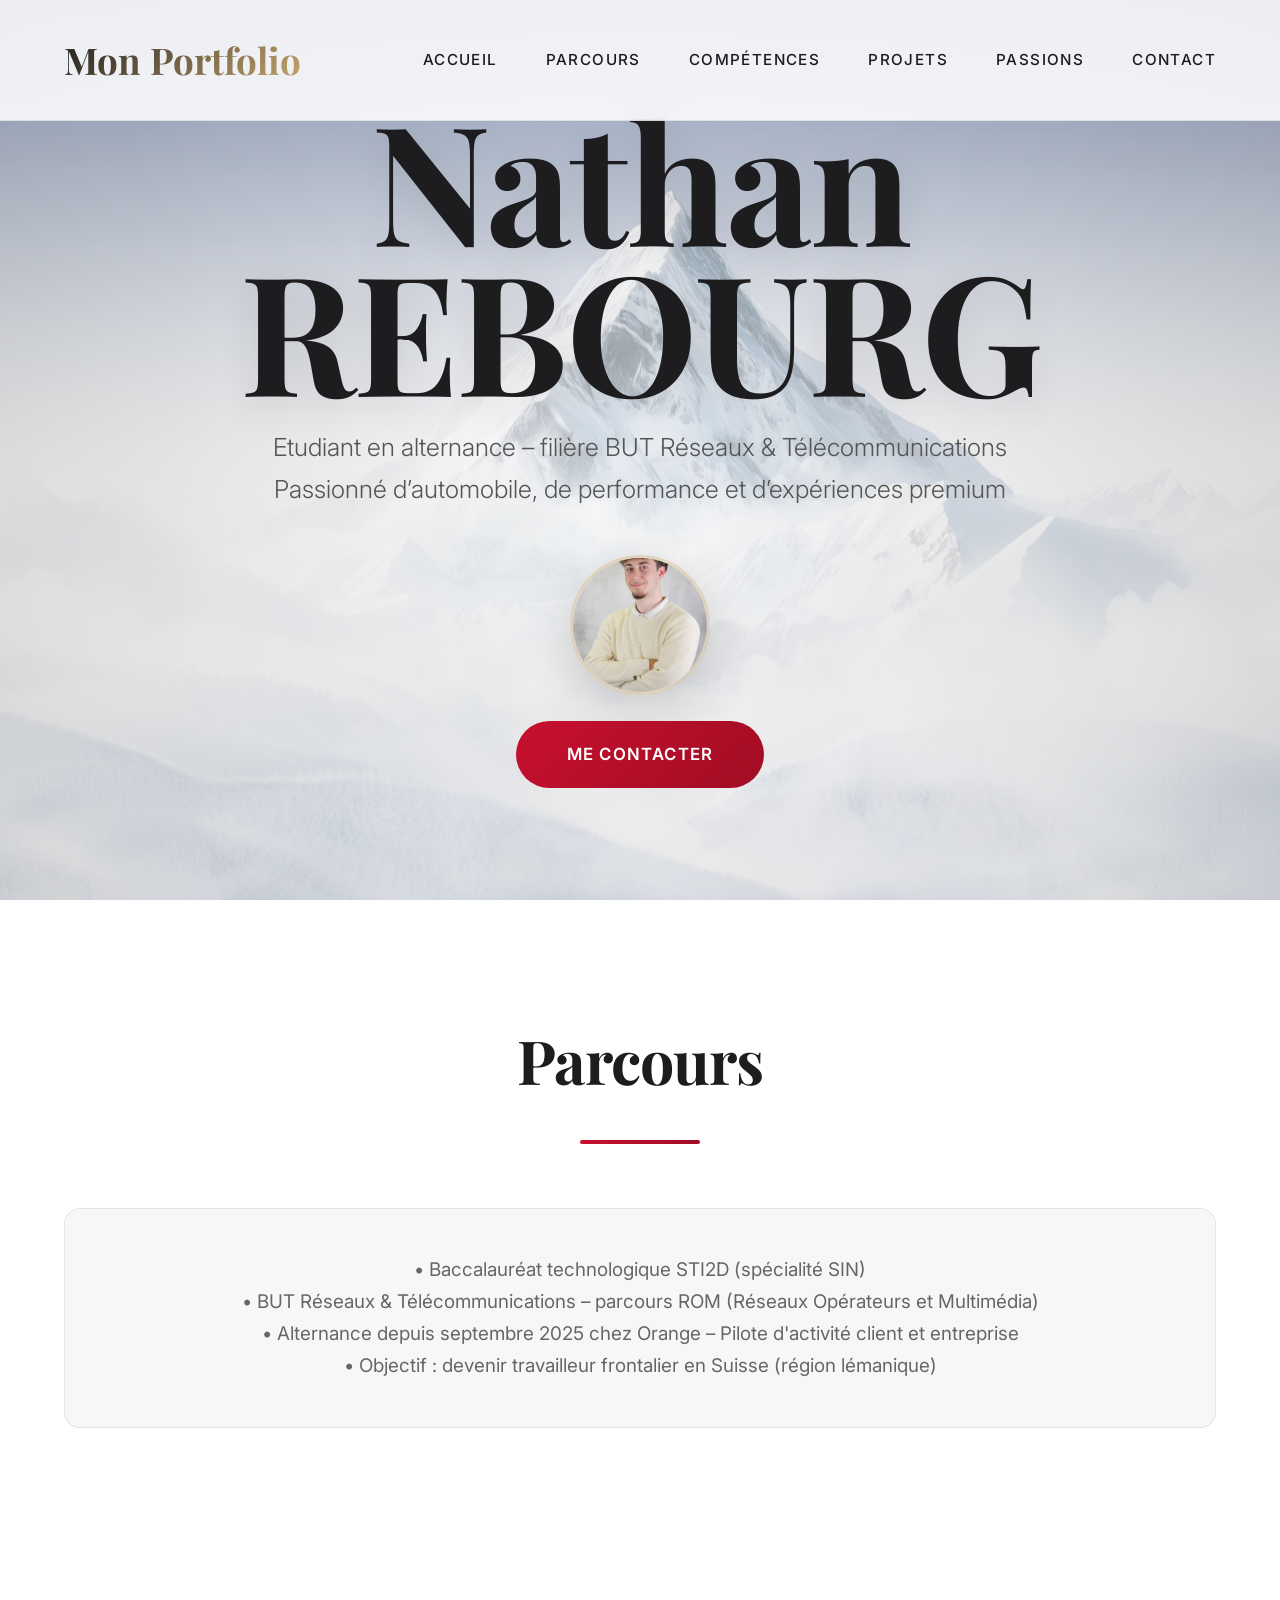
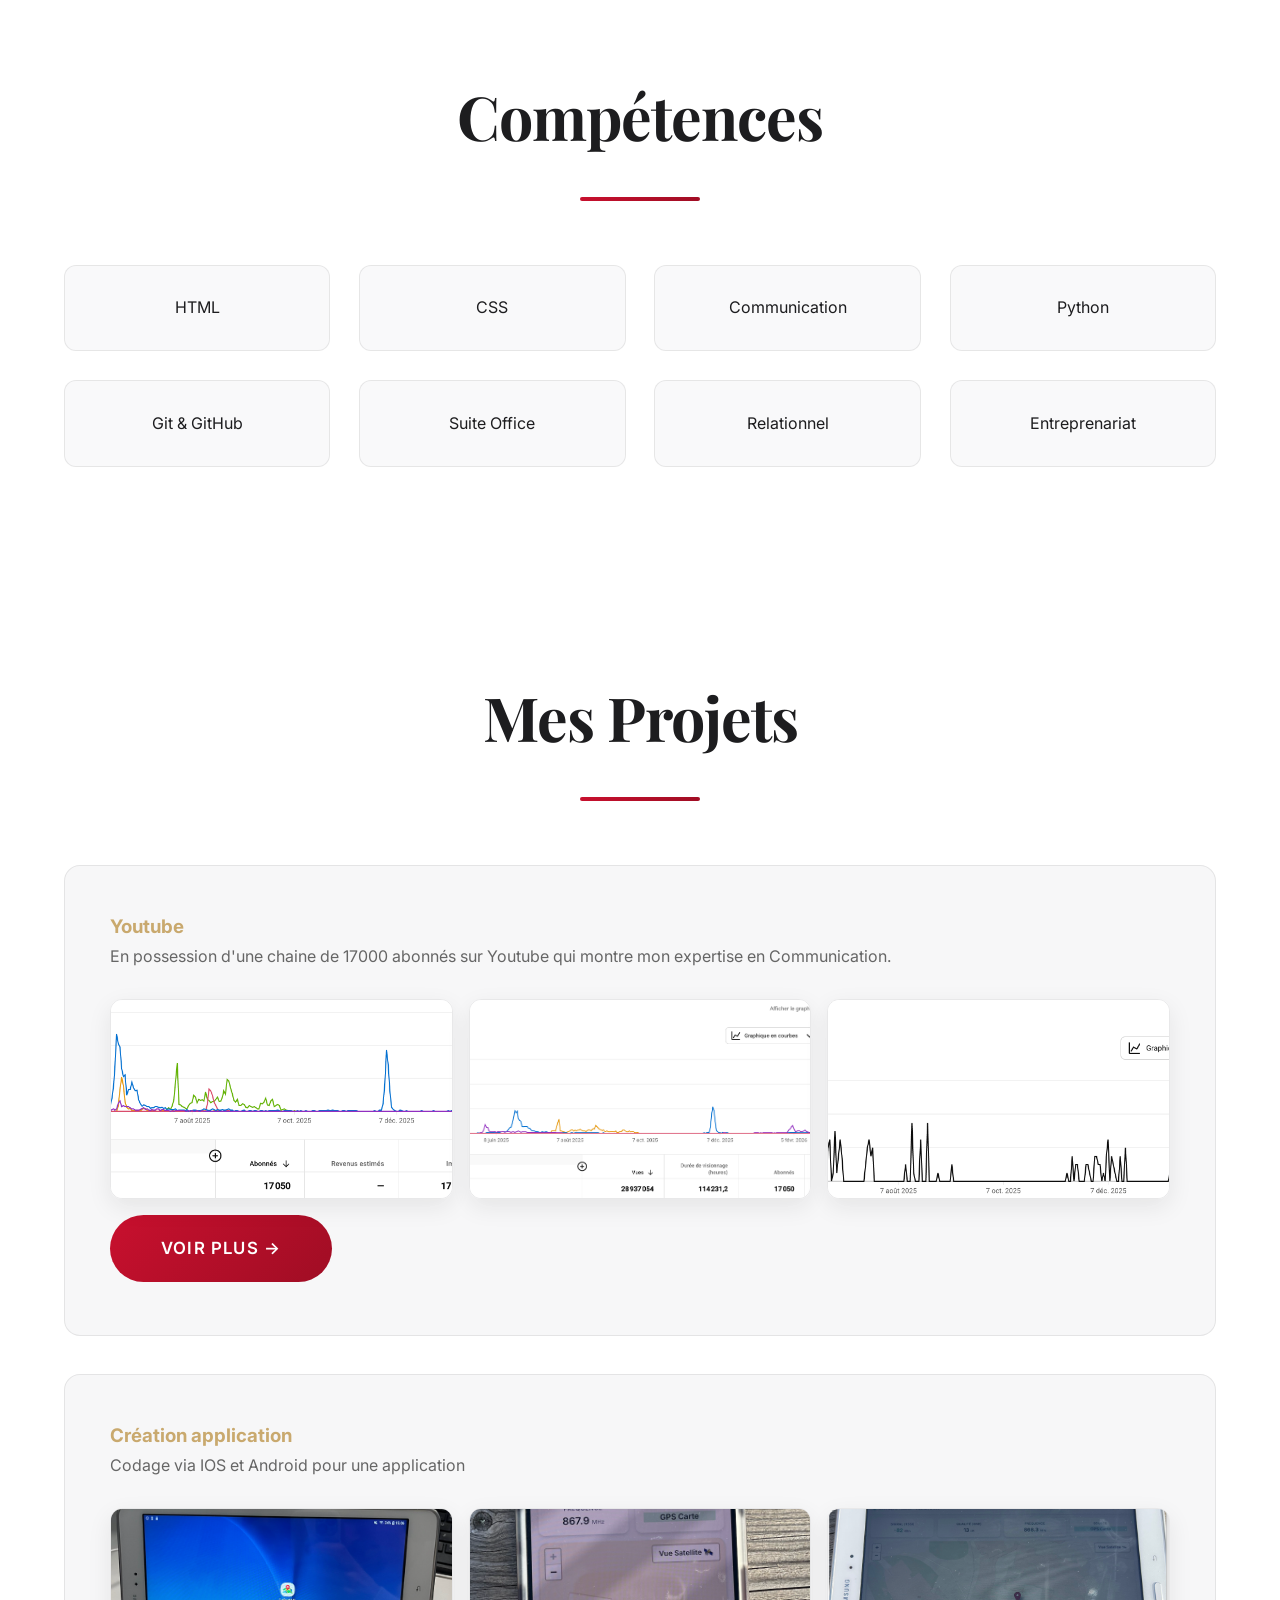
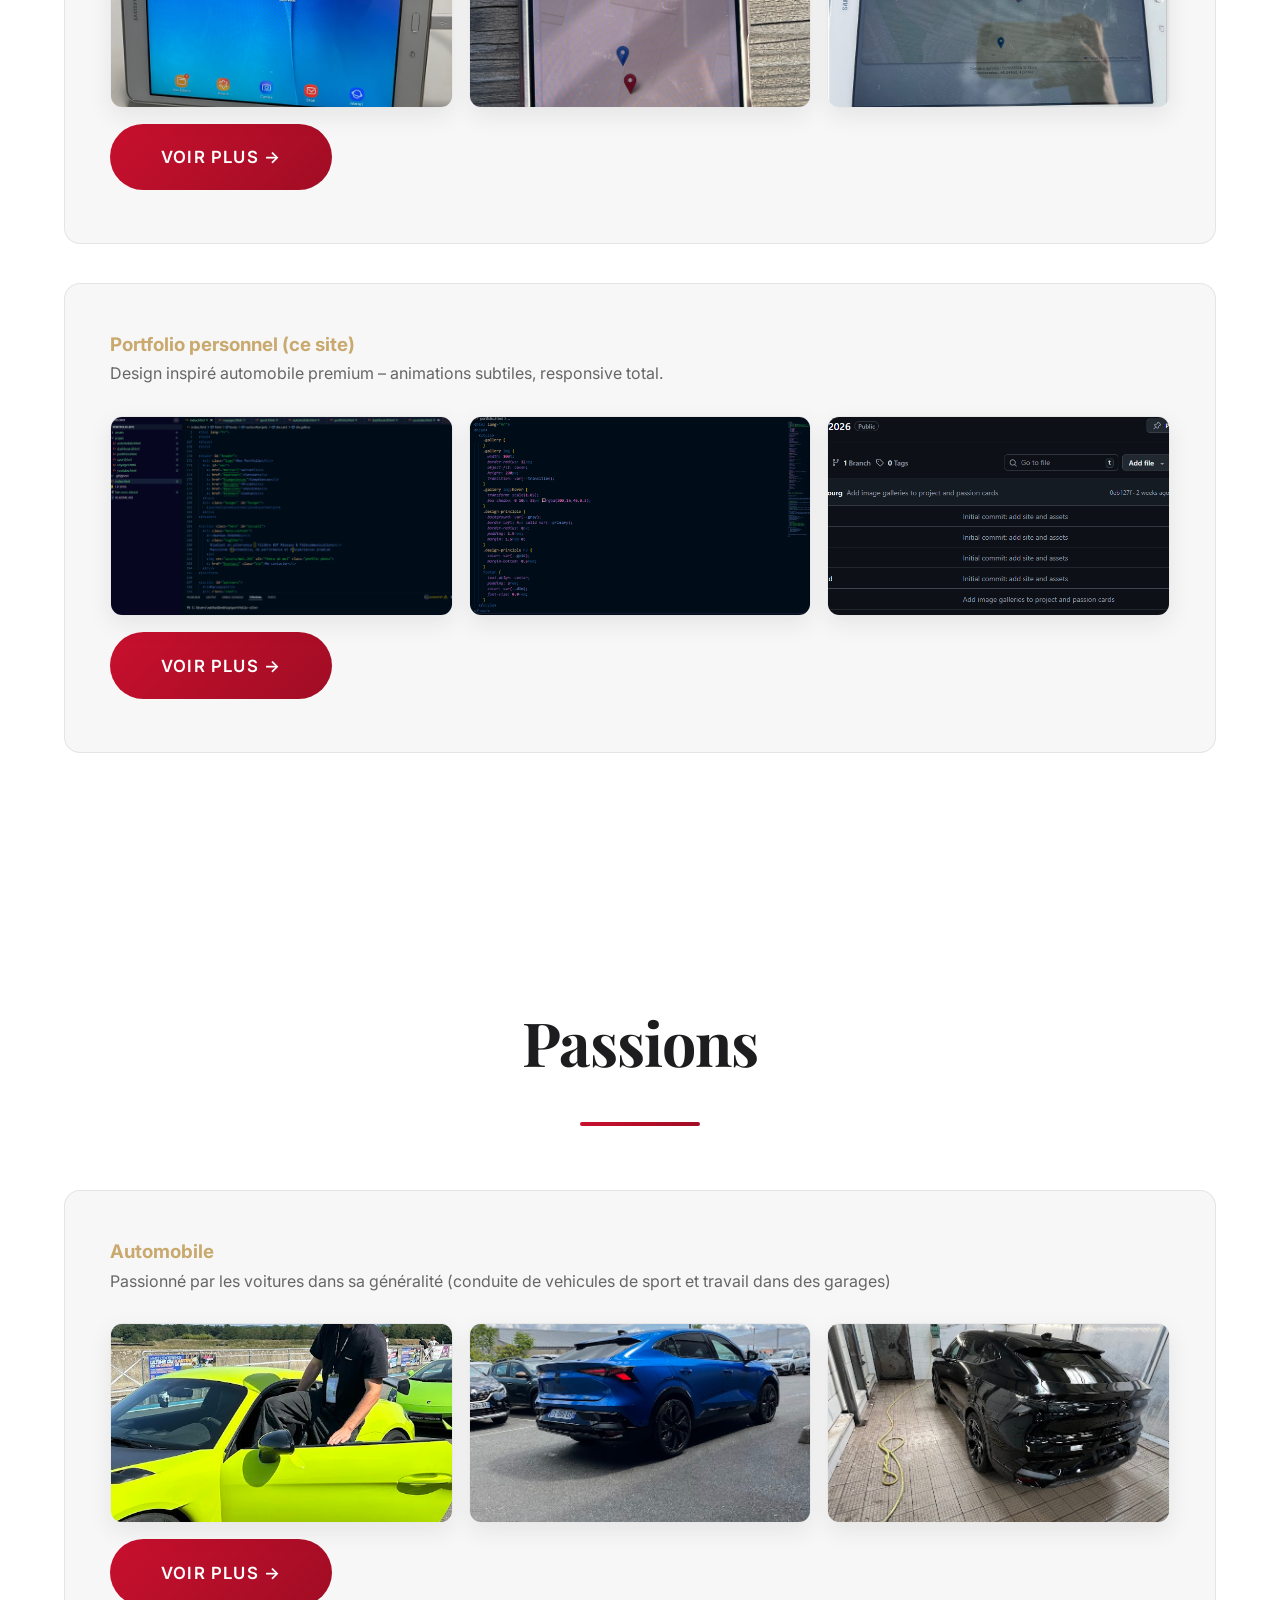
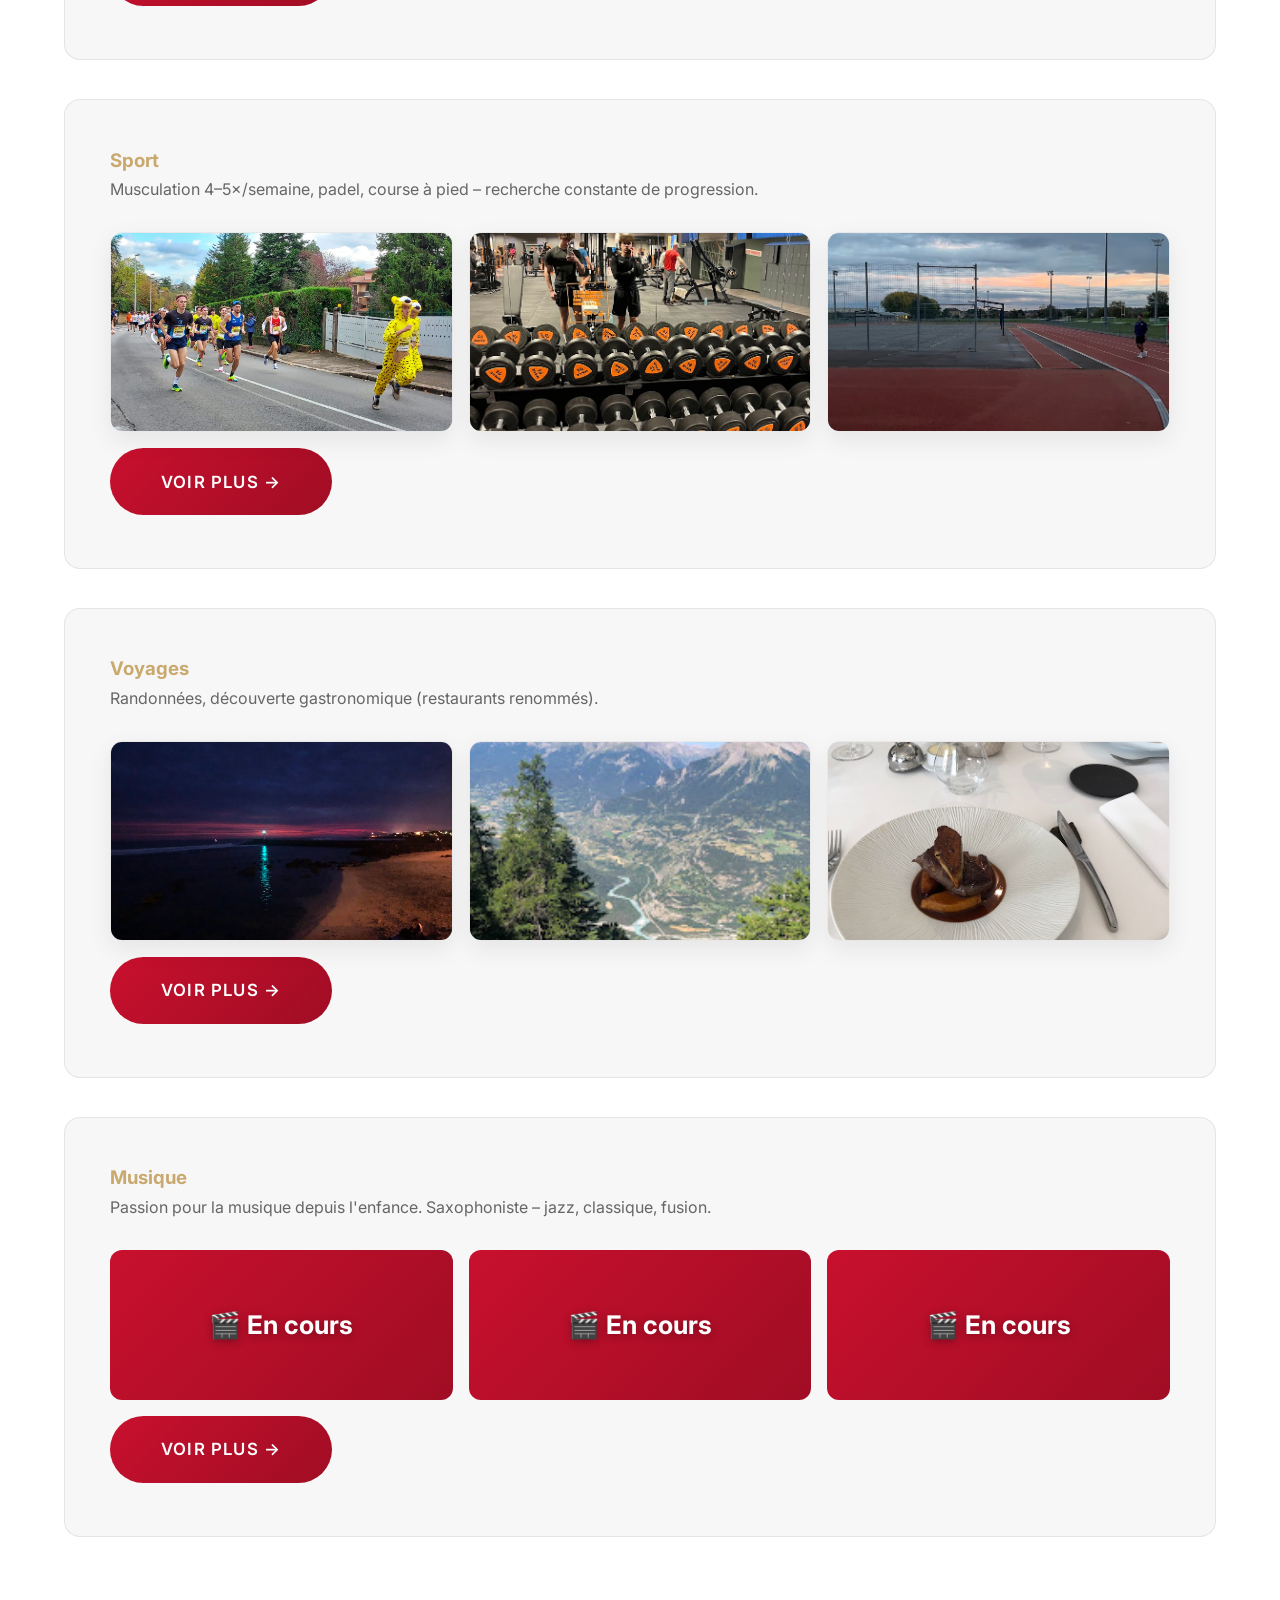
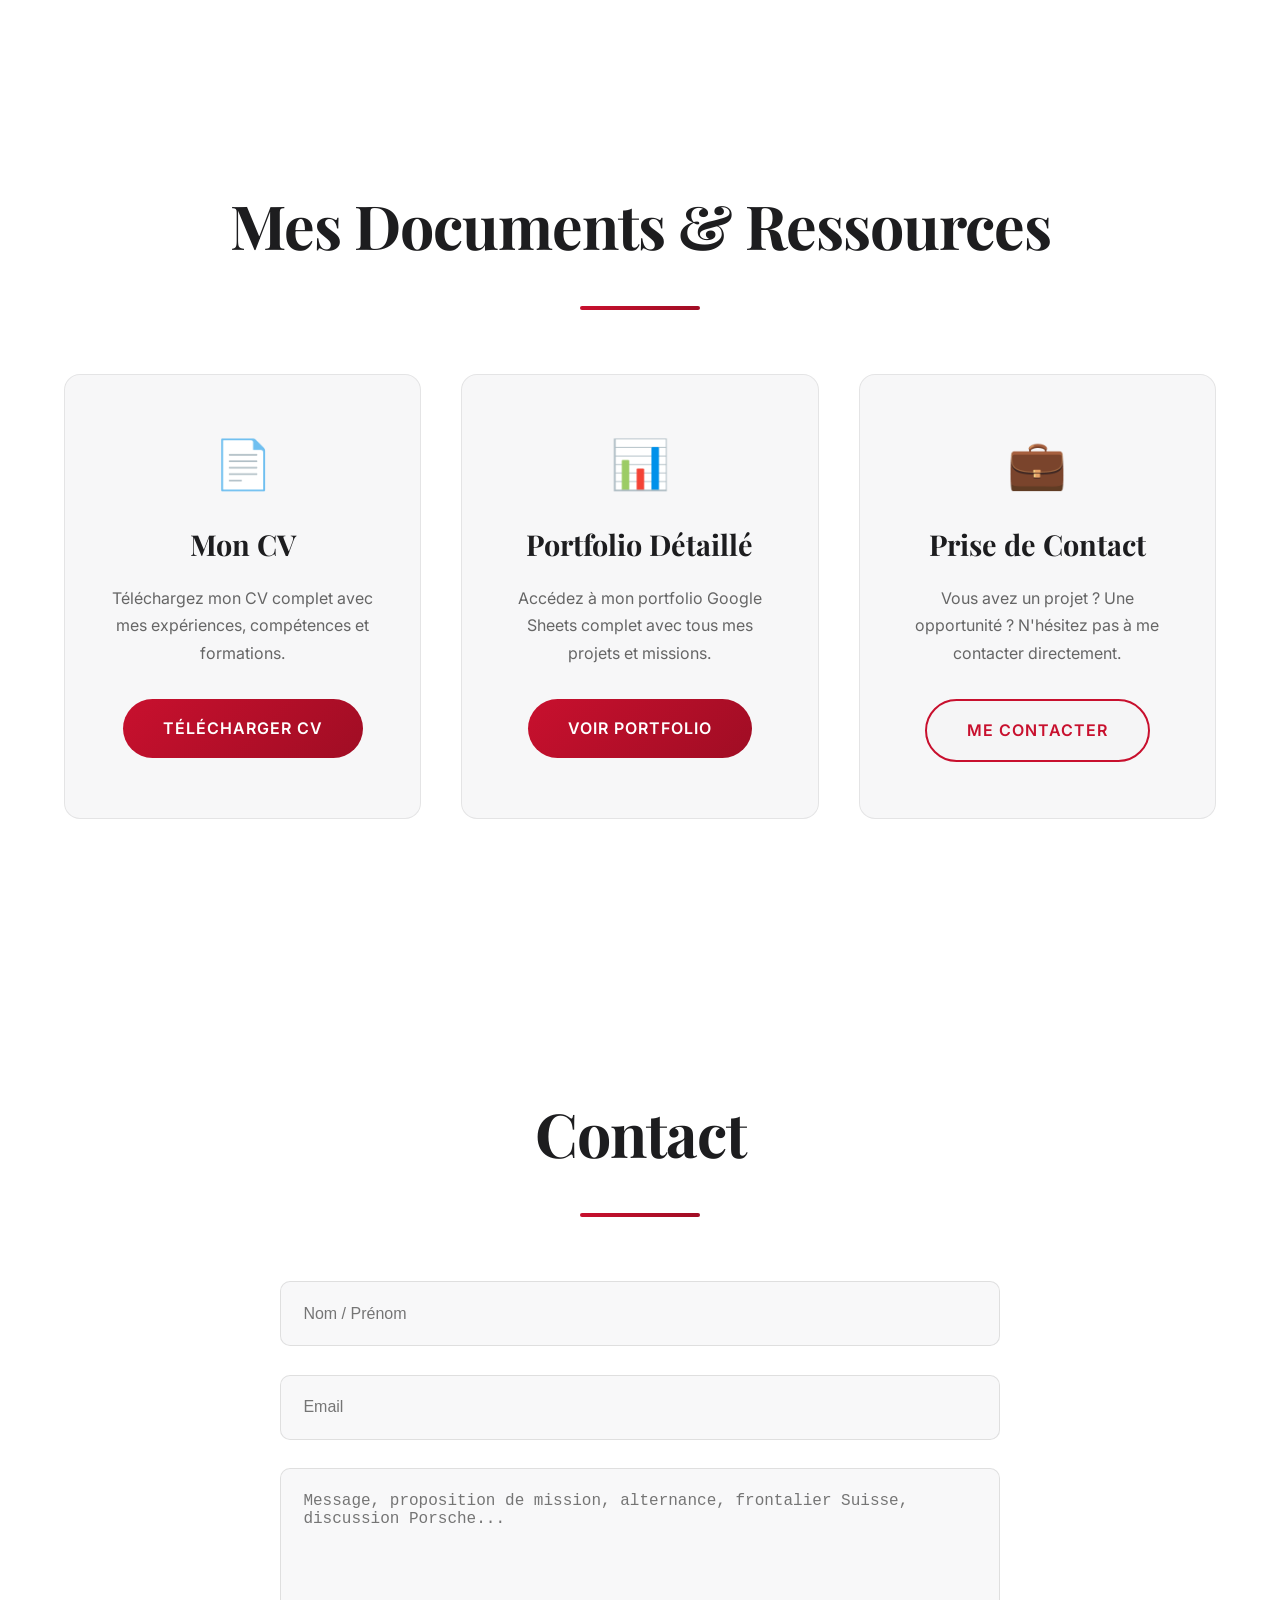
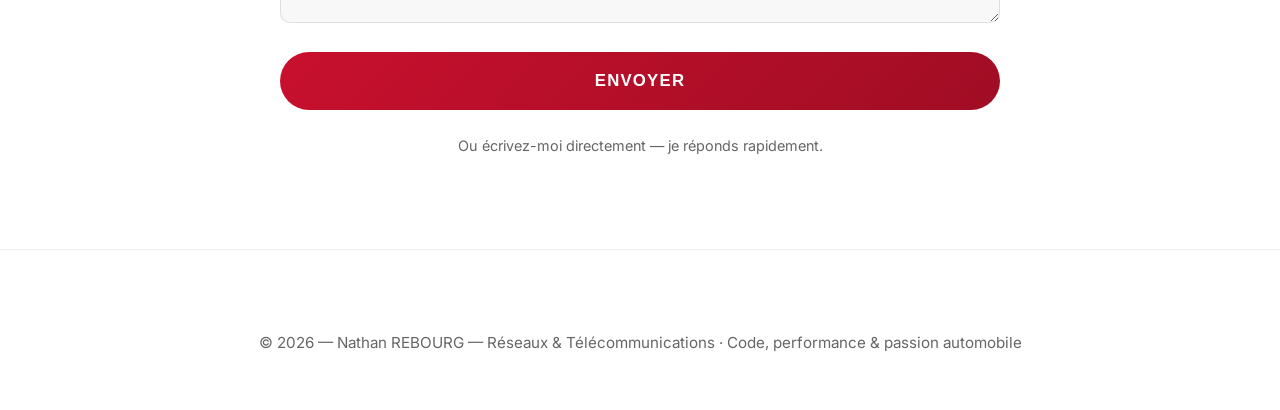
==== commit ca13c822: "Corrige les bugs du site: animations CSS manquantes, structure footer, fautes - Ajout des @keyframes" ====
--- a/index.html
+++ b/index.html
@@ -565,6 +565,24 @@
       color: white;
       box-shadow: 0 15px 40px rgba(200,16,46,0.4);
     }
+
+    /* Animations (définitions manquantes : les éléments les référençaient sans qu'elles existent) */
+    @keyframes fadeInUp {
+      from { opacity: 0; transform: translateY(40px); }
+      to   { opacity: 1; transform: translateY(0); }
+    }
+    @keyframes slideInLeft {
+      from { opacity: 0; transform: translateX(-40px); }
+      to   { opacity: 1; transform: translateX(0); }
+    }
+    @keyframes float {
+      0%, 100% { transform: translateY(0); }
+      50%      { transform: translateY(-12px); }
+    }
+
+    @media (prefers-reduced-motion: reduce) {
+      * { animation: none !important; transition: none !important; }
+    }
   </style>
 </head>
 <body>
@@ -600,10 +618,10 @@
   <h2>Parcours</h2>
   <div class="card">
     <p style="font-size:1.18rem; text-align:center; color:var(--dim);">
-      • Baccalauréat technologique (spécialités SIN)<br>
-      • BUT option ROM (Réseaux opérateur et multimedia)<br>
-      • Alternance depuis septembre 2025 chez Orange – Pilote d'acitvité client et entreprise<br>
-      • Objectif : devenir développeur frontalier en Suisse (région lémanique)
+      • Baccalauréat technologique STI2D (spécialité SIN)<br>
+      • BUT Réseaux &amp; Télécommunications – parcours ROM (Réseaux Opérateurs et Multimédia)<br>
+      • Alternance depuis septembre 2025 chez Orange – Pilote d'activité client et entreprise<br>
+      • Objectif : devenir travailleur frontalier en Suisse (région lémanique)
     </p>
   </div>
 </section>
@@ -680,7 +698,7 @@
   </div>
   <div class="card">
     <h3 style="color:var(--gold);">Voyages</h3>
-    <p>Radonnées, découverte gastronomique (restaurants renommés).</p>
+    <p>Randonnées, découverte gastronomique (restaurants renommés).</p>
     <div class="gallery">
       <img src="assets/reunion.jpg" alt="La Réunion" />
       <img src="assets/paysage-risoul.jpg" alt="Alpes" />
@@ -743,7 +761,12 @@
     <p id="formStatus" style="text-align:center; color:var(--primary); display:none; font-weight:500;"></p>
   </form>
   <p style="text-align:center; color:var(--dim); margin-top:1.5rem; font-size:0.9rem;">
+    Ou écrivez-moi directement — je réponds rapidement.
   </p>
+</section>
+
+<footer>
+  © 2026 — Nathan REBOURG — Réseaux &amp; Télécommunications · Code, performance &amp; passion automobile
 </footer>
 
 <script>
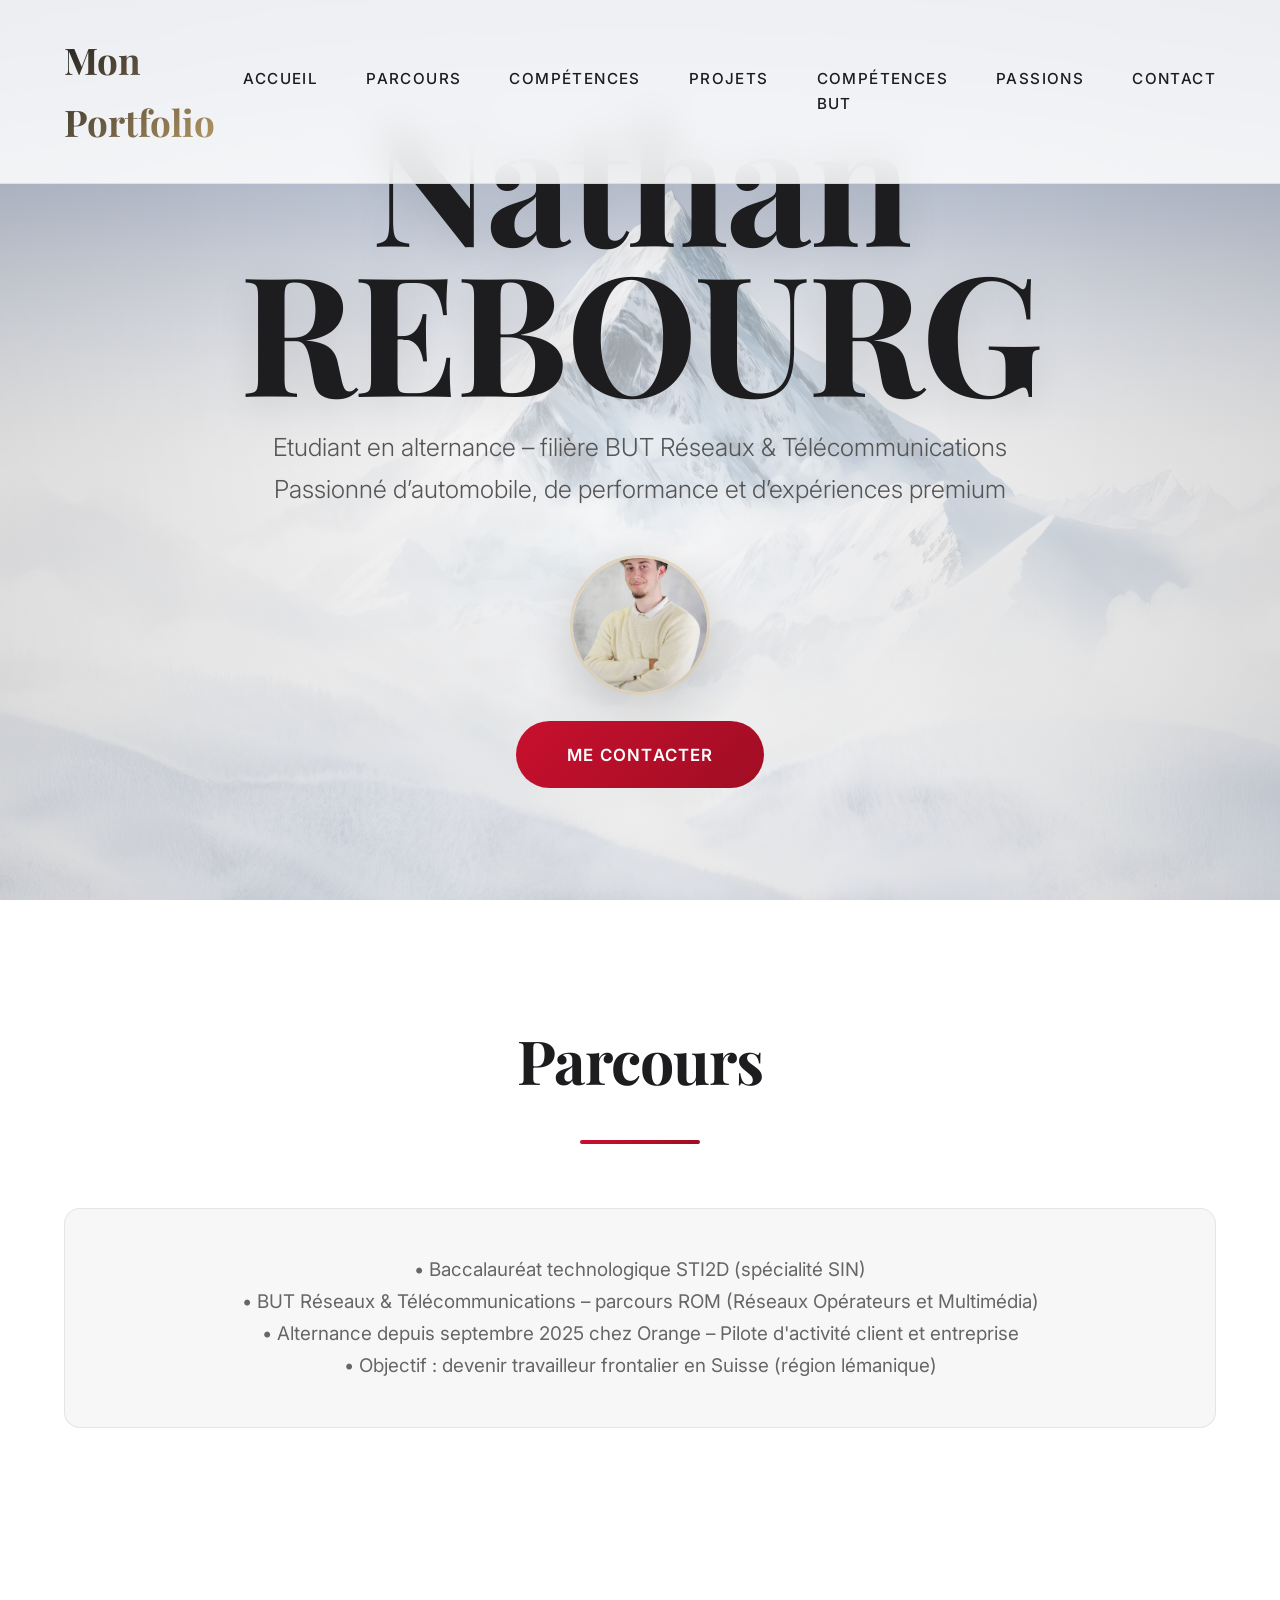
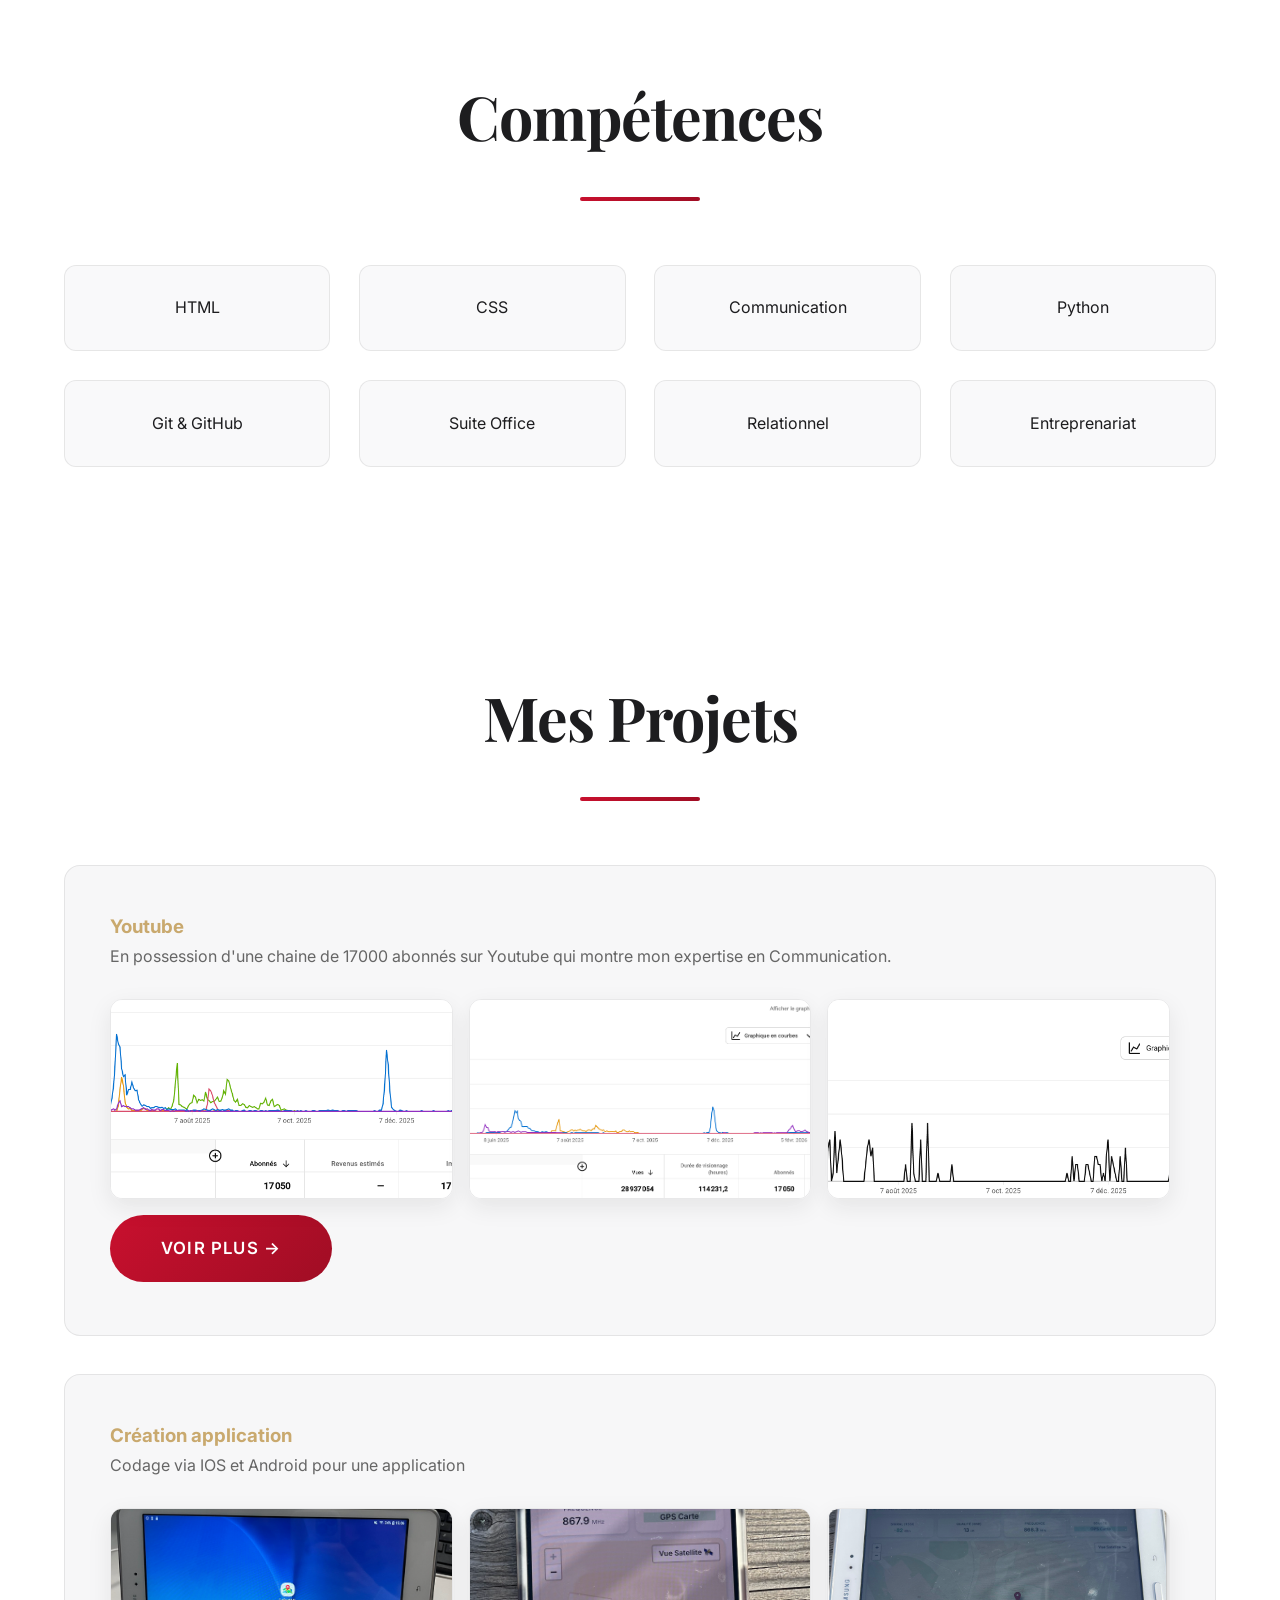
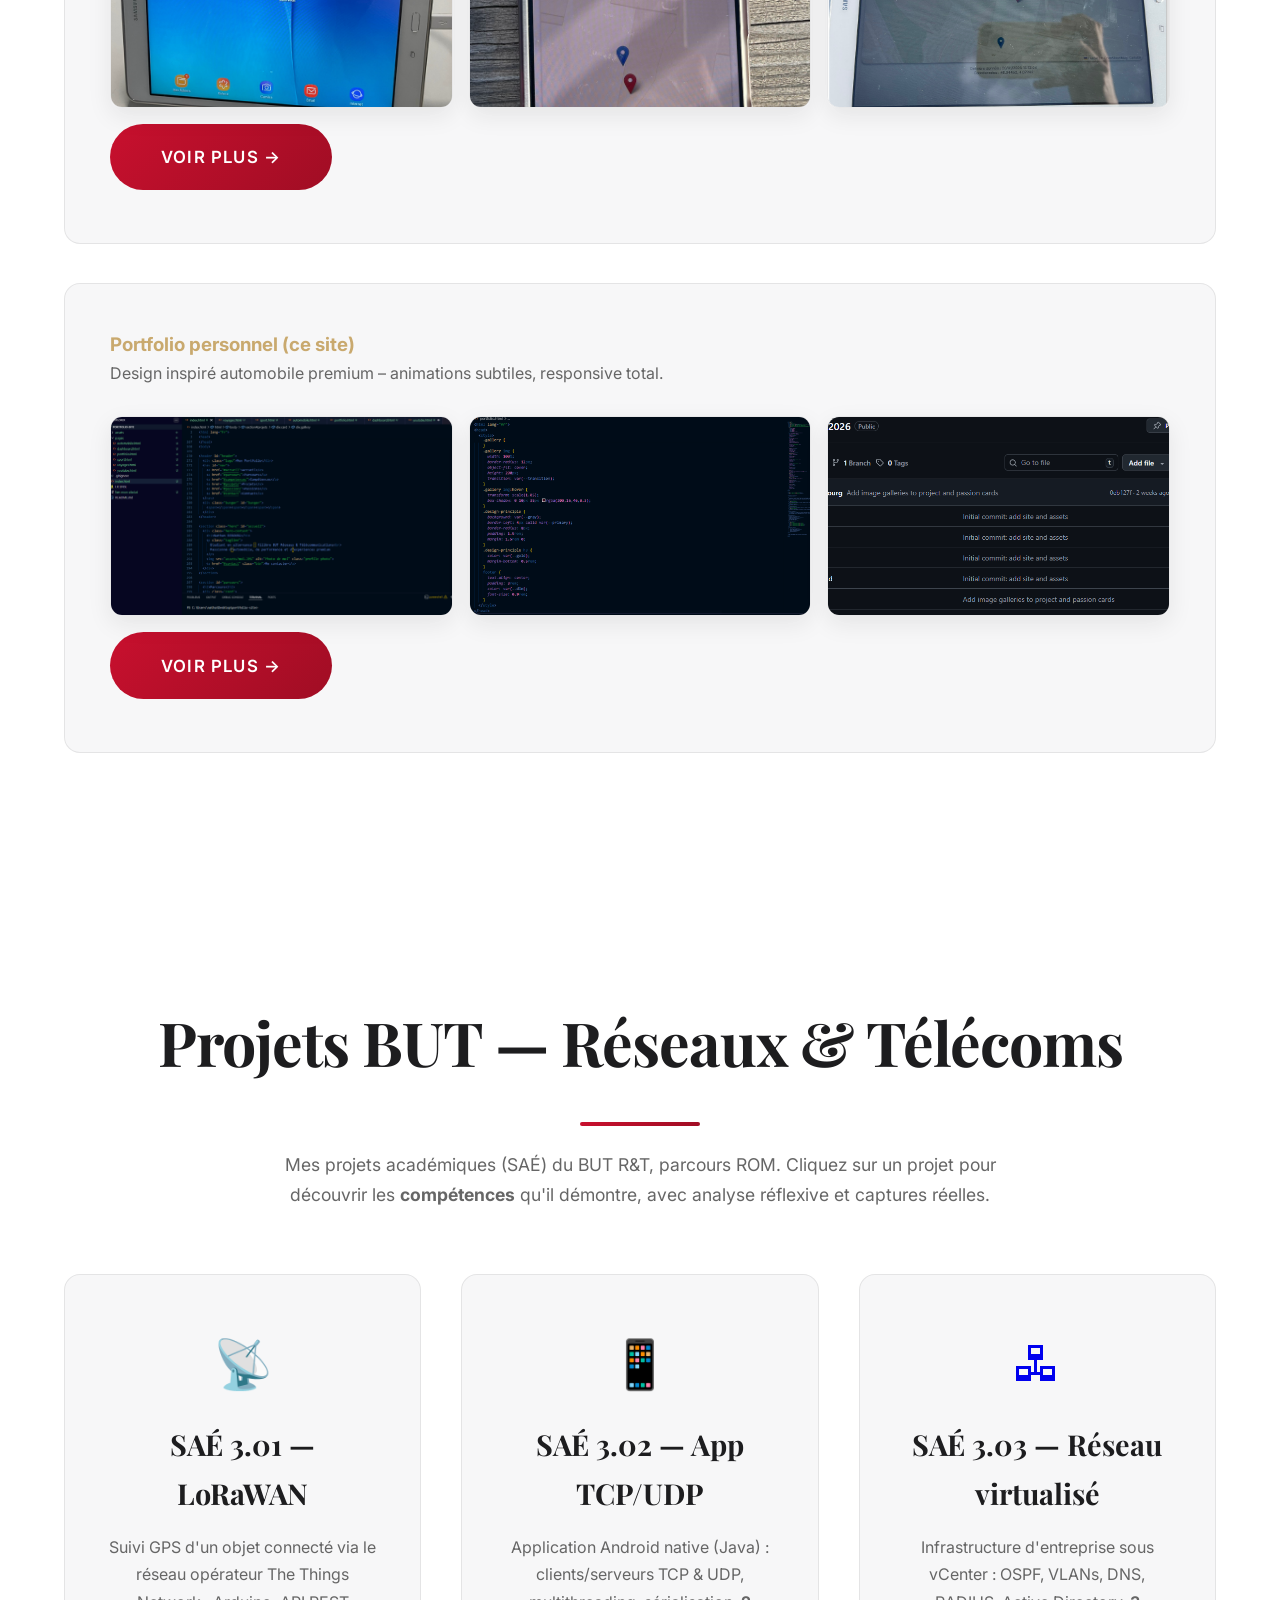
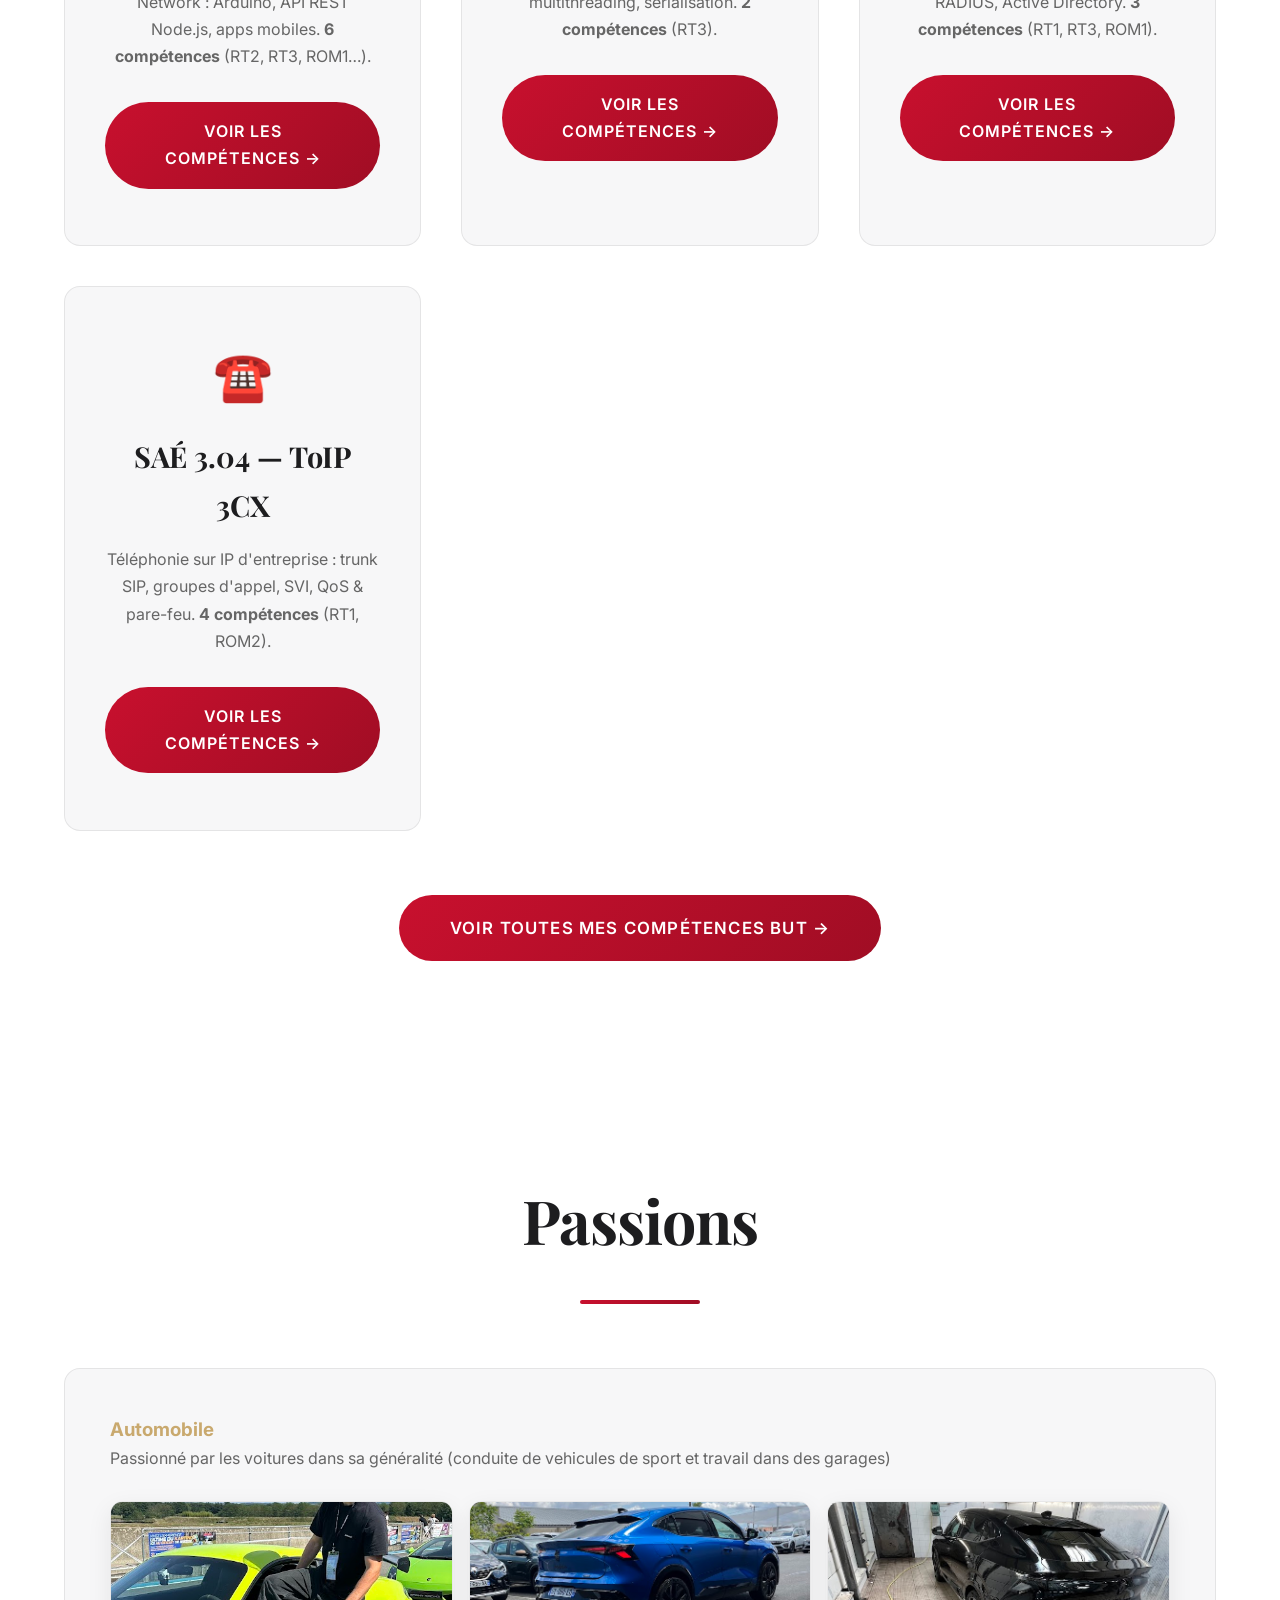
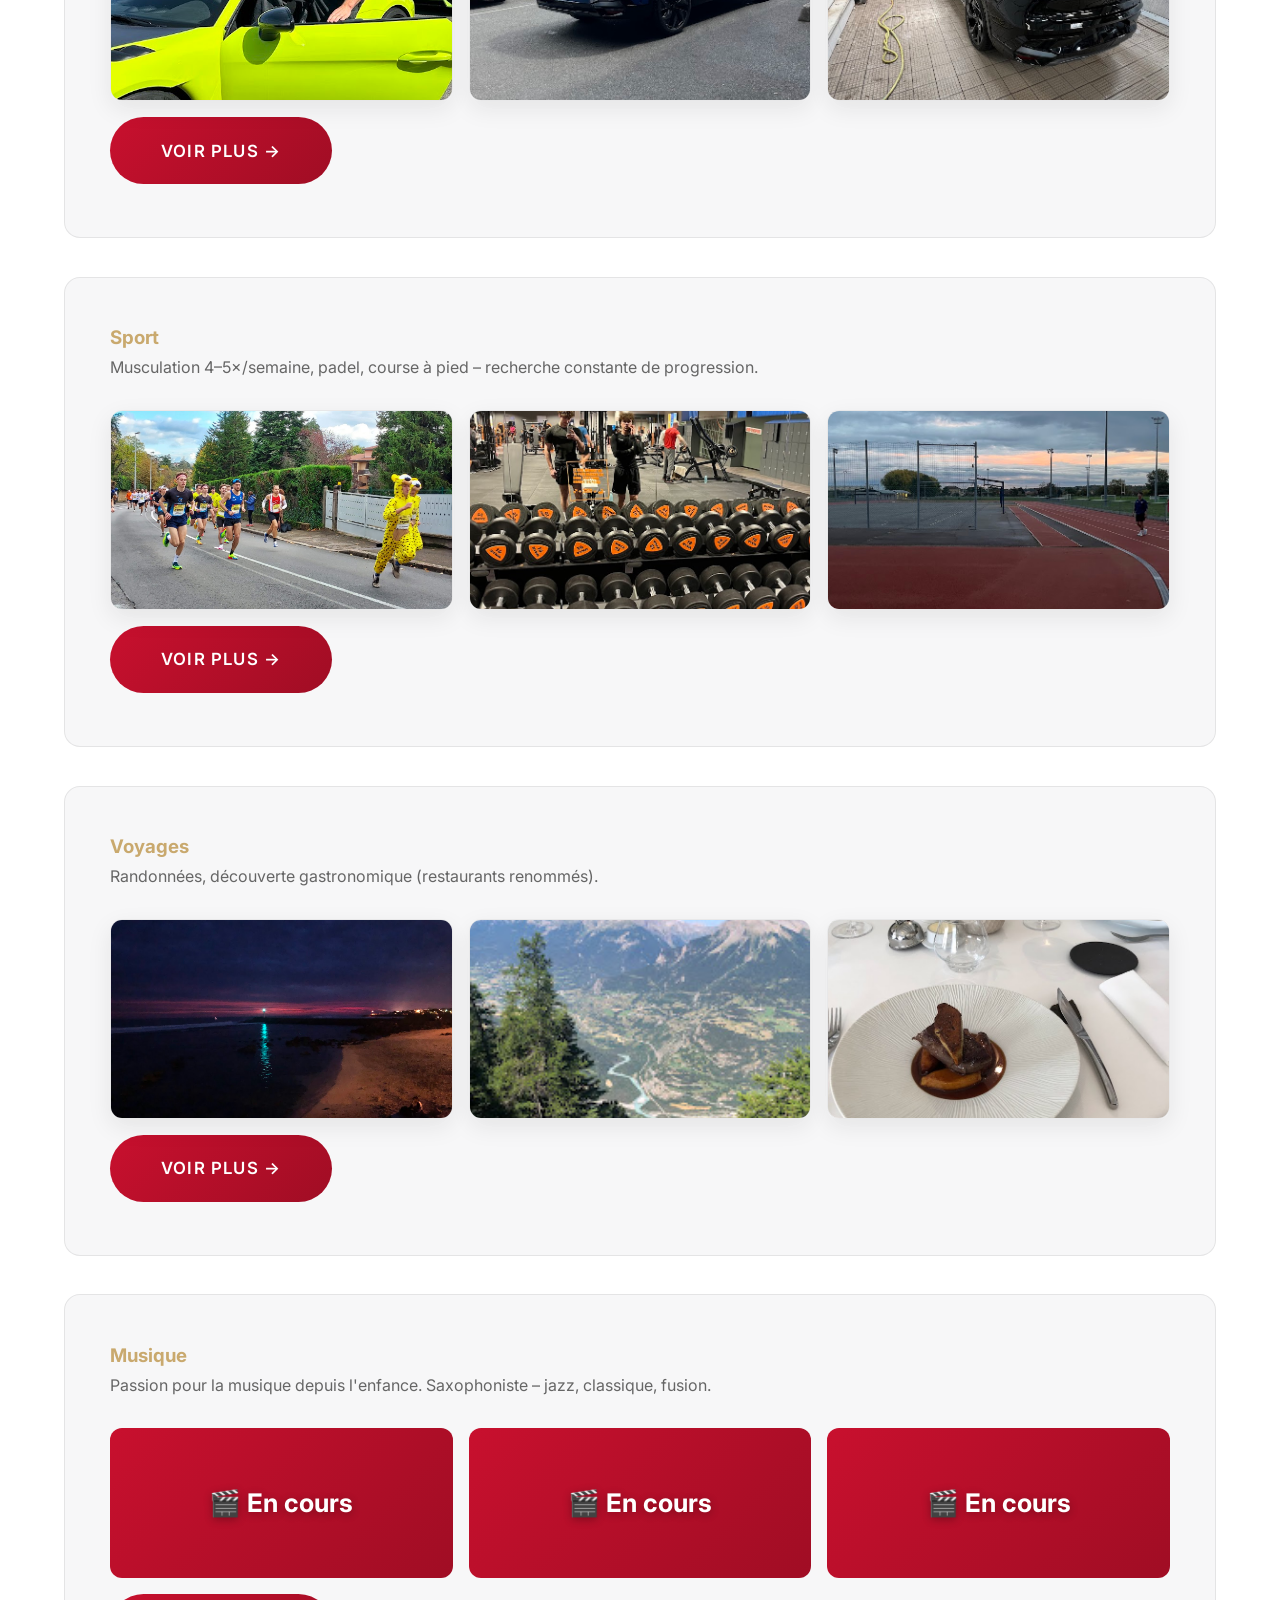
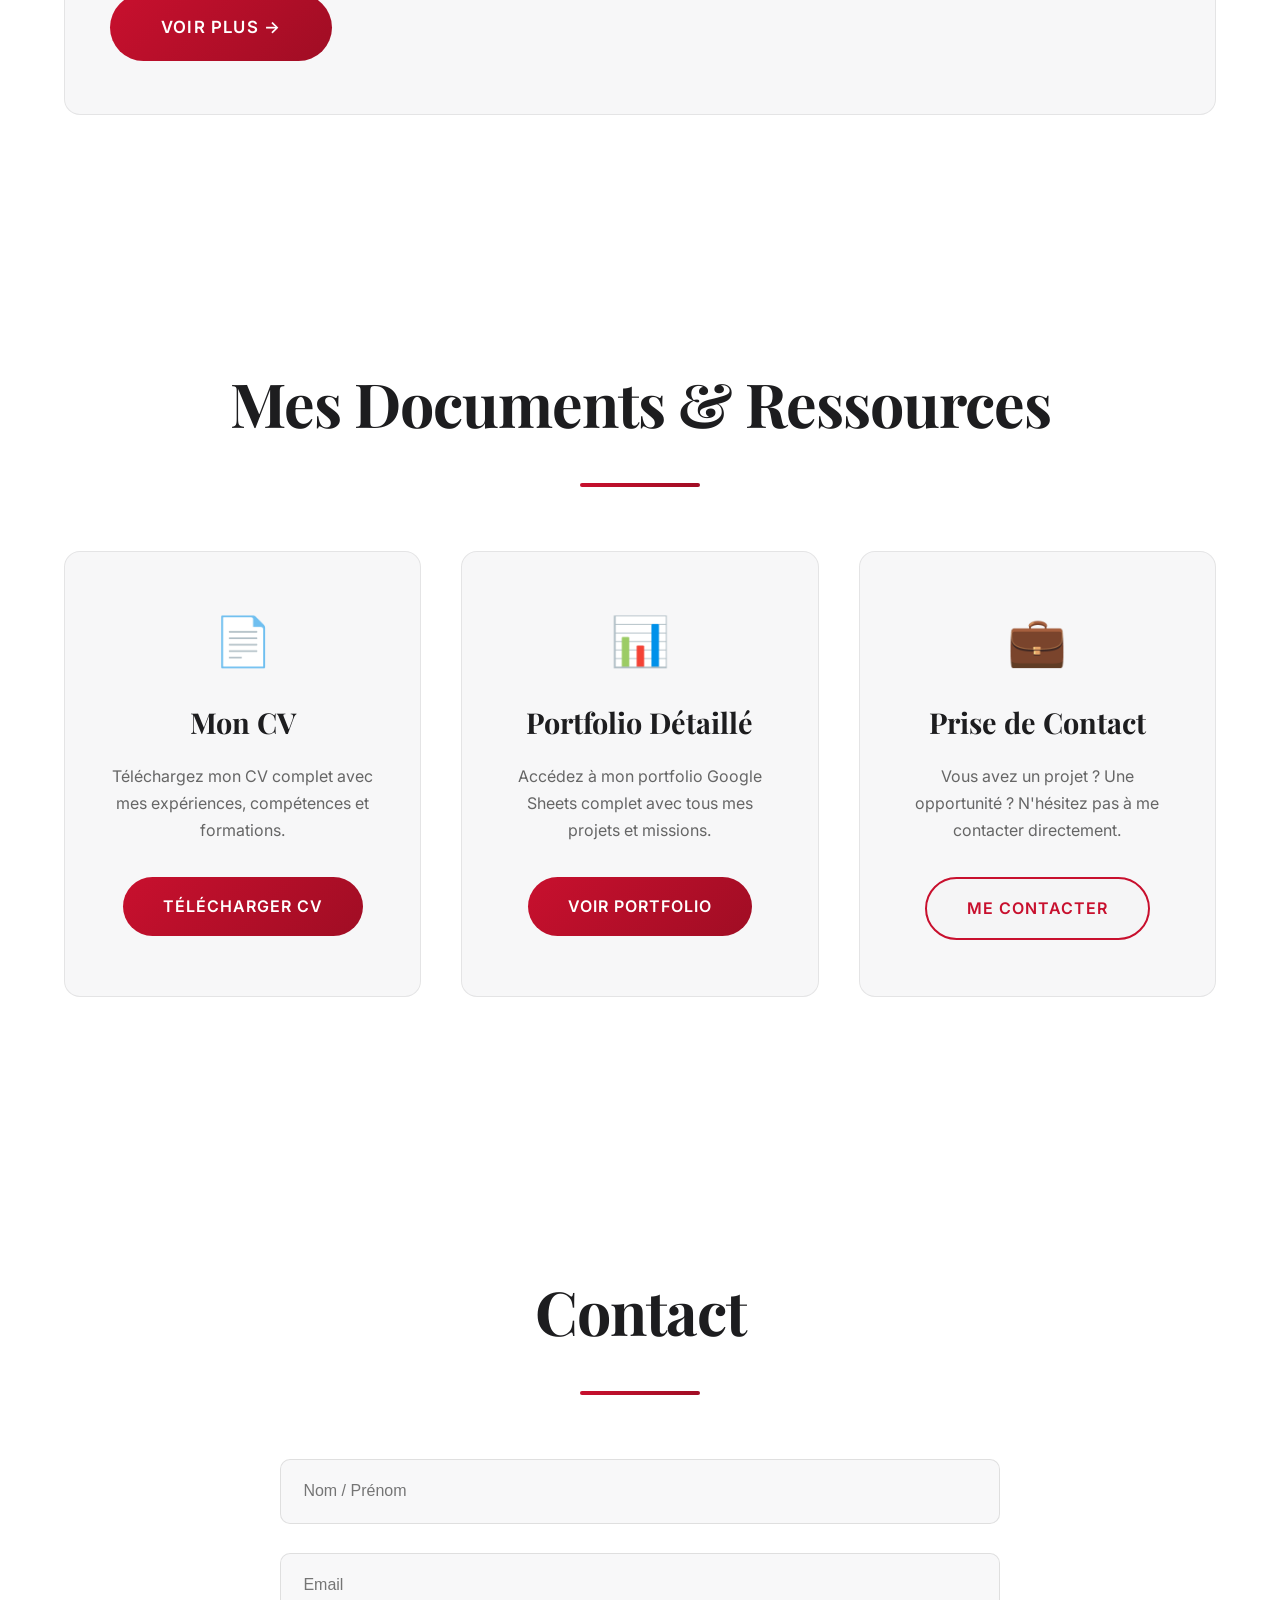
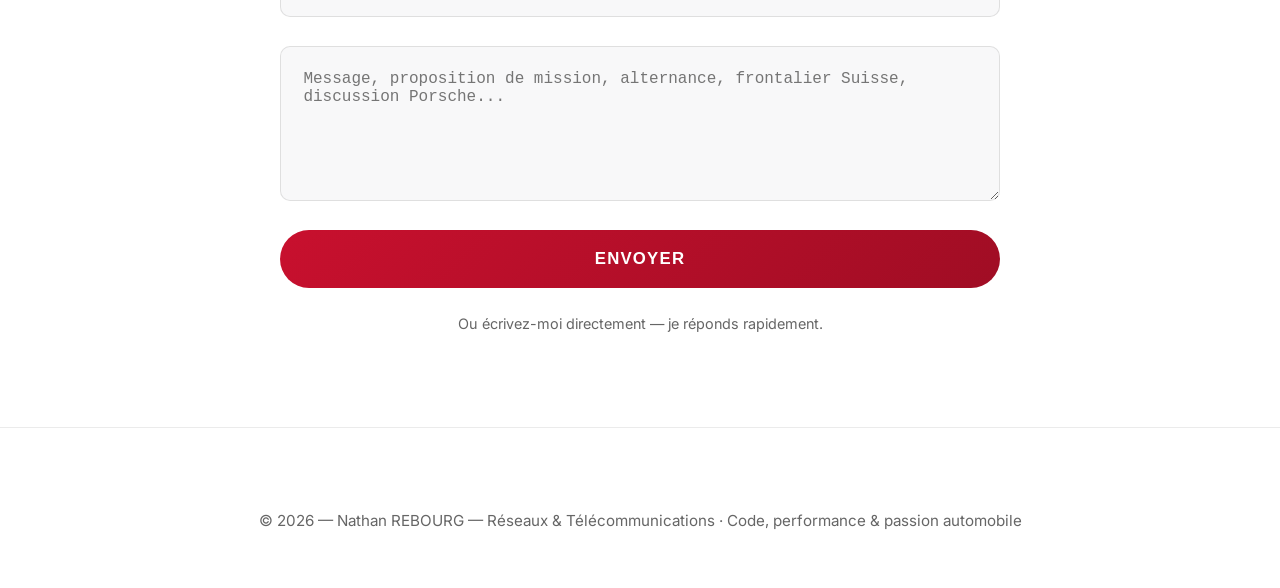
==== commit 72f3677b: "Ajoute la section Compétences BUT reliée aux projets (SAÉ) - Nouvelle page pages/competences.html : " ====
--- a/index.html
+++ b/index.html
@@ -594,6 +594,7 @@
     <a href="#parcours">Parcours</a>
     <a href="#competences">Compétences</a>
     <a href="#projets">Projets</a>
+    <a href="#projets-but">Compétences BUT</a>
     <a href="#passions">Passions</a>
     <a href="#contact">Contact</a>
   </nav>
@@ -671,6 +672,48 @@
       <img src="assets/github.png" alt="Capture 3" />
     </div>
     <a href="pages/portfolio.html" class="btn" style="display:inline-block; margin-top:1rem;">Voir plus →</a>
+  </div>
+</section>
+
+<section id="projets-but">
+  <h2>Projets BUT — Réseaux &amp; Télécoms</h2>
+  <p style="text-align:center; max-width:780px; margin:-2.5rem auto 3rem; color:var(--dim); font-size:1.1rem;">
+    Mes projets académiques (SAÉ) du BUT R&amp;T, parcours ROM. Cliquez sur un projet pour découvrir
+    les <strong>compétences</strong> qu'il démontre, avec analyse réflexive et captures réelles.
+  </p>
+  <div class="cta-section">
+
+    <a href="pages/competences.html#sae301" class="cta-card" style="text-decoration:none;">
+      <div class="cta-icon">📡</div>
+      <h3>SAÉ 3.01 — LoRaWAN</h3>
+      <p>Suivi GPS d'un objet connecté via le réseau opérateur The Things Network : Arduino, API REST Node.js, apps mobiles. <strong>6 compétences</strong> (RT2, RT3, ROM1…).</p>
+      <span class="cta-button">Voir les compétences →</span>
+    </a>
+
+    <a href="pages/competences.html#sae302" class="cta-card" style="text-decoration:none;">
+      <div class="cta-icon">📱</div>
+      <h3>SAÉ 3.02 — App TCP/UDP</h3>
+      <p>Application Android native (Java) : clients/serveurs TCP &amp; UDP, multithreading, sérialisation. <strong>2 compétences</strong> (RT3).</p>
+      <span class="cta-button">Voir les compétences →</span>
+    </a>
+
+    <a href="pages/competences.html#sae303" class="cta-card" style="text-decoration:none;">
+      <div class="cta-icon">🖧</div>
+      <h3>SAÉ 3.03 — Réseau virtualisé</h3>
+      <p>Infrastructure d'entreprise sous vCenter : OSPF, VLANs, DNS, RADIUS, Active Directory. <strong>3 compétences</strong> (RT1, RT3, ROM1).</p>
+      <span class="cta-button">Voir les compétences →</span>
+    </a>
+
+    <a href="pages/competences.html#sae304" class="cta-card" style="text-decoration:none;">
+      <div class="cta-icon">☎️</div>
+      <h3>SAÉ 3.04 — ToIP 3CX</h3>
+      <p>Téléphonie sur IP d'entreprise : trunk SIP, groupes d'appel, SVI, QoS &amp; pare-feu. <strong>4 compétences</strong> (RT1, ROM2).</p>
+      <span class="cta-button">Voir les compétences →</span>
+    </a>
+
+  </div>
+  <div style="text-align:center; margin-top:1rem;">
+    <a href="pages/competences.html" class="btn" style="display:inline-block;">Voir toutes mes compétences BUT →</a>
   </div>
 </section>
 
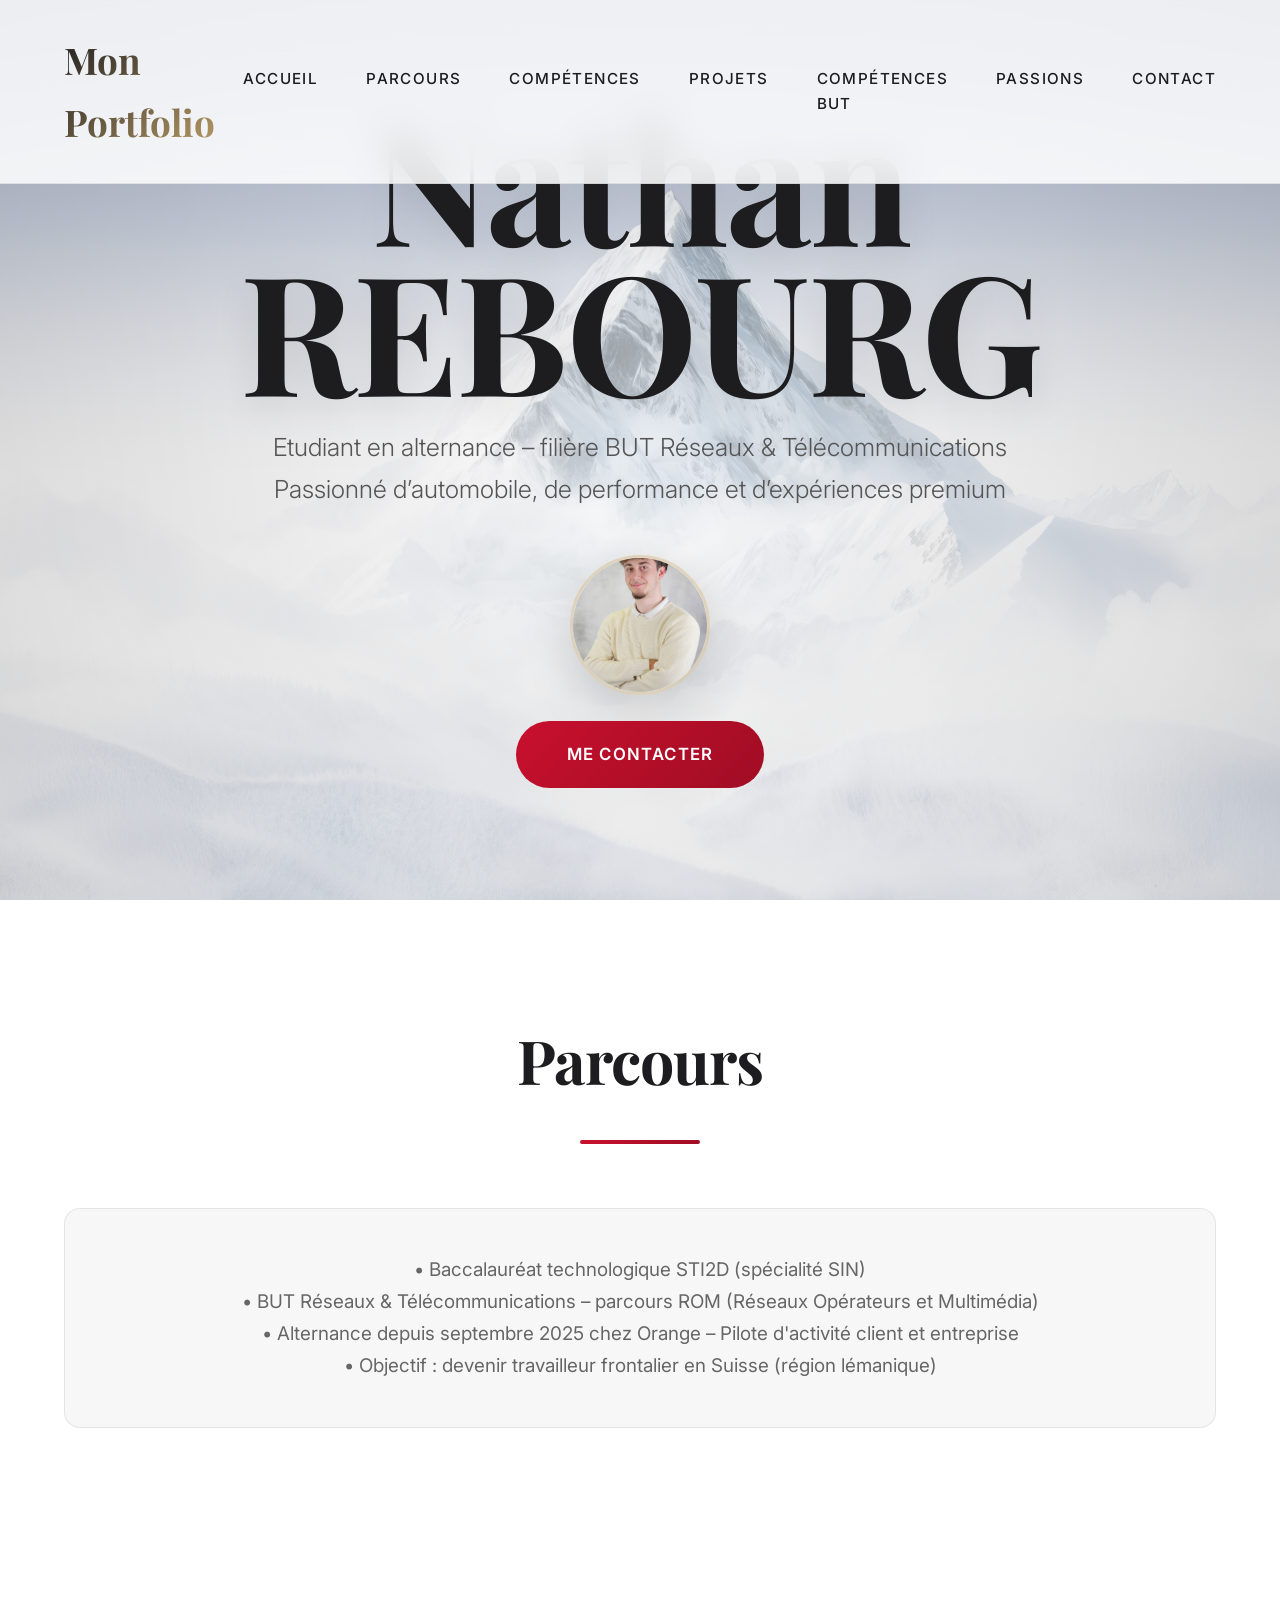
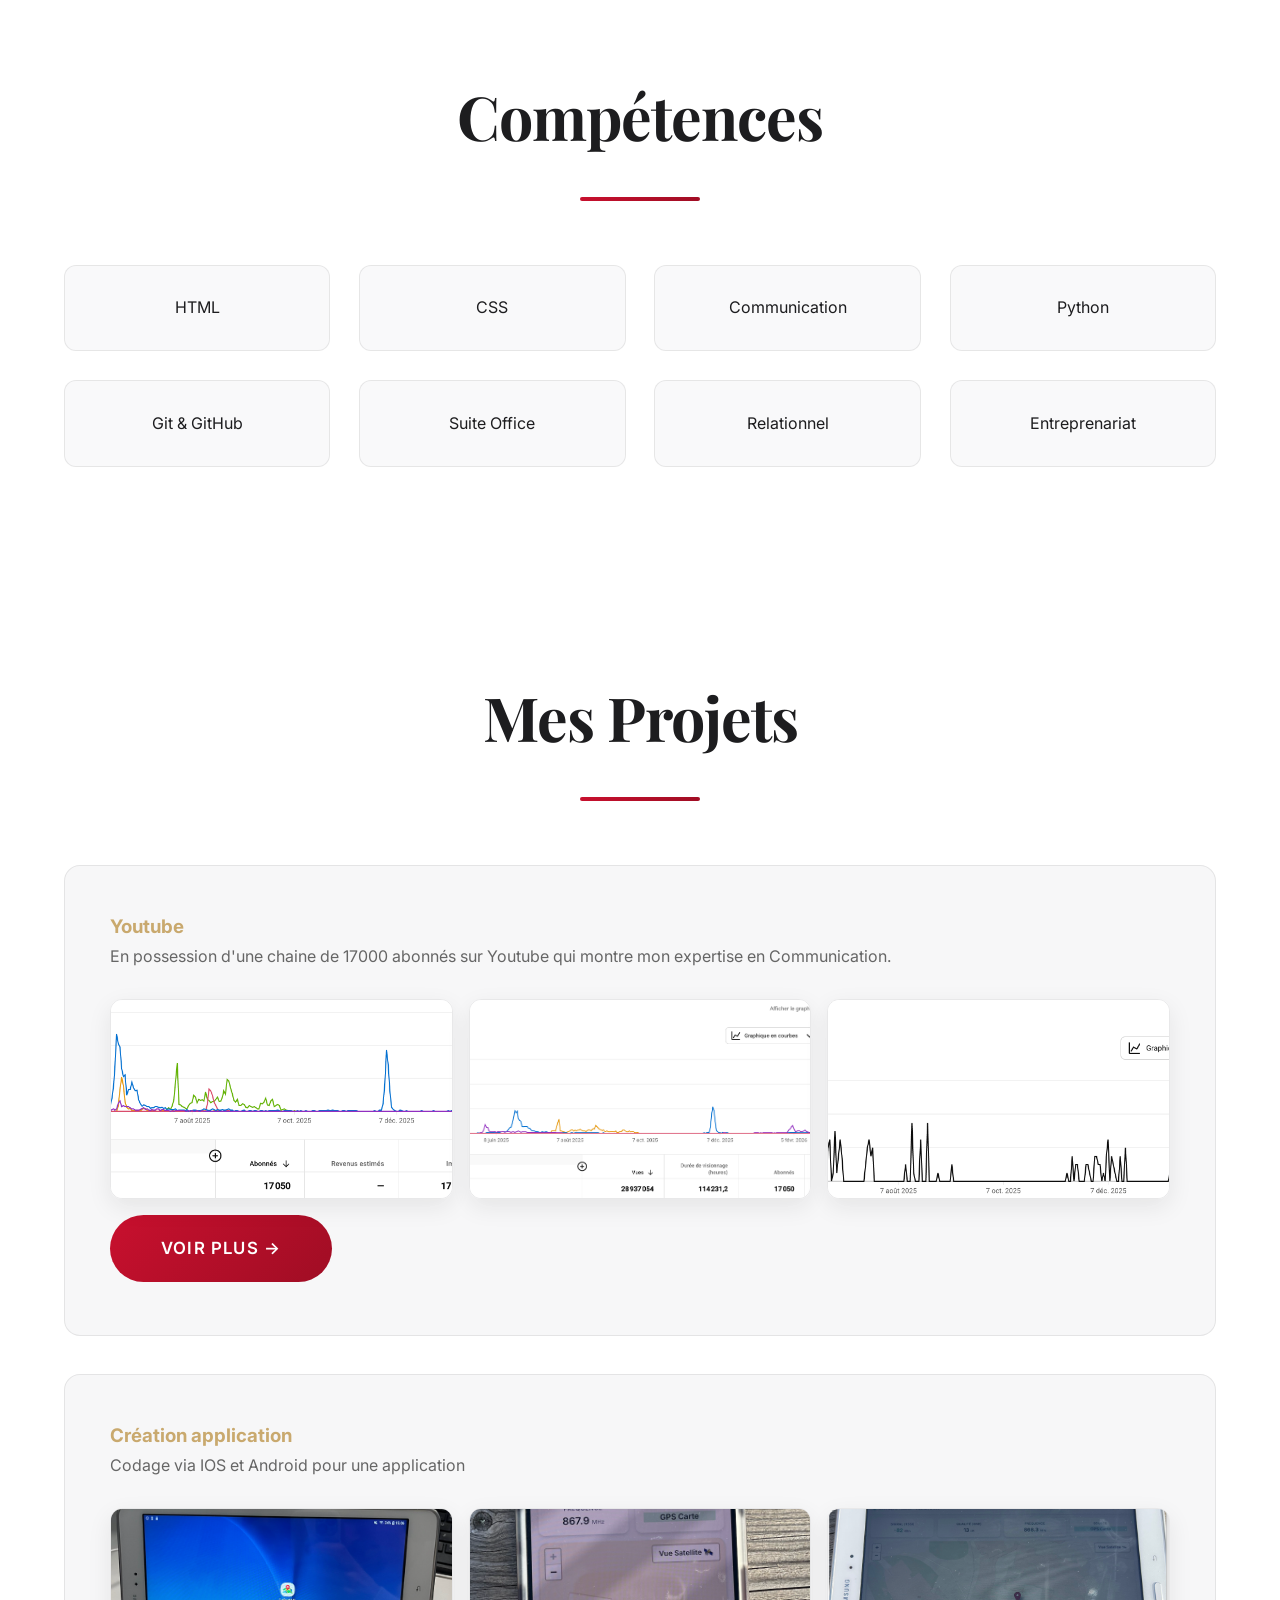
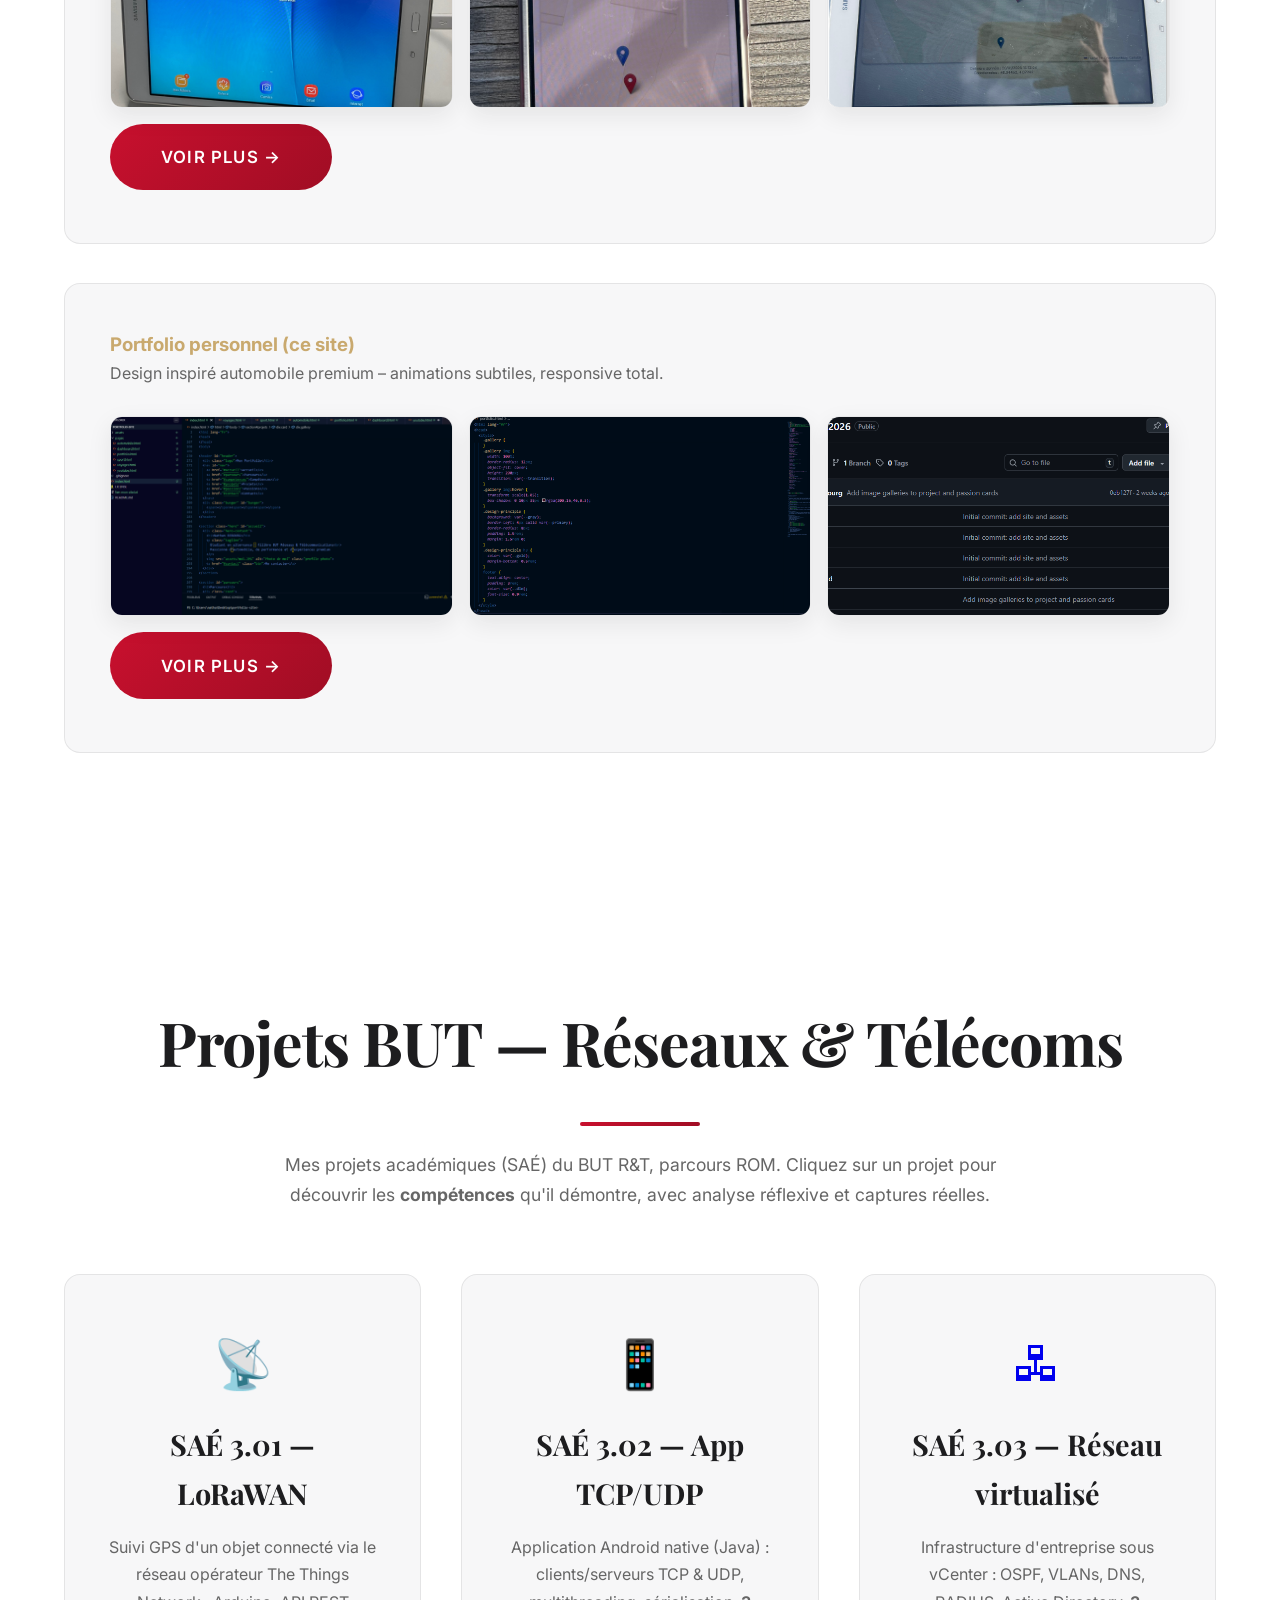
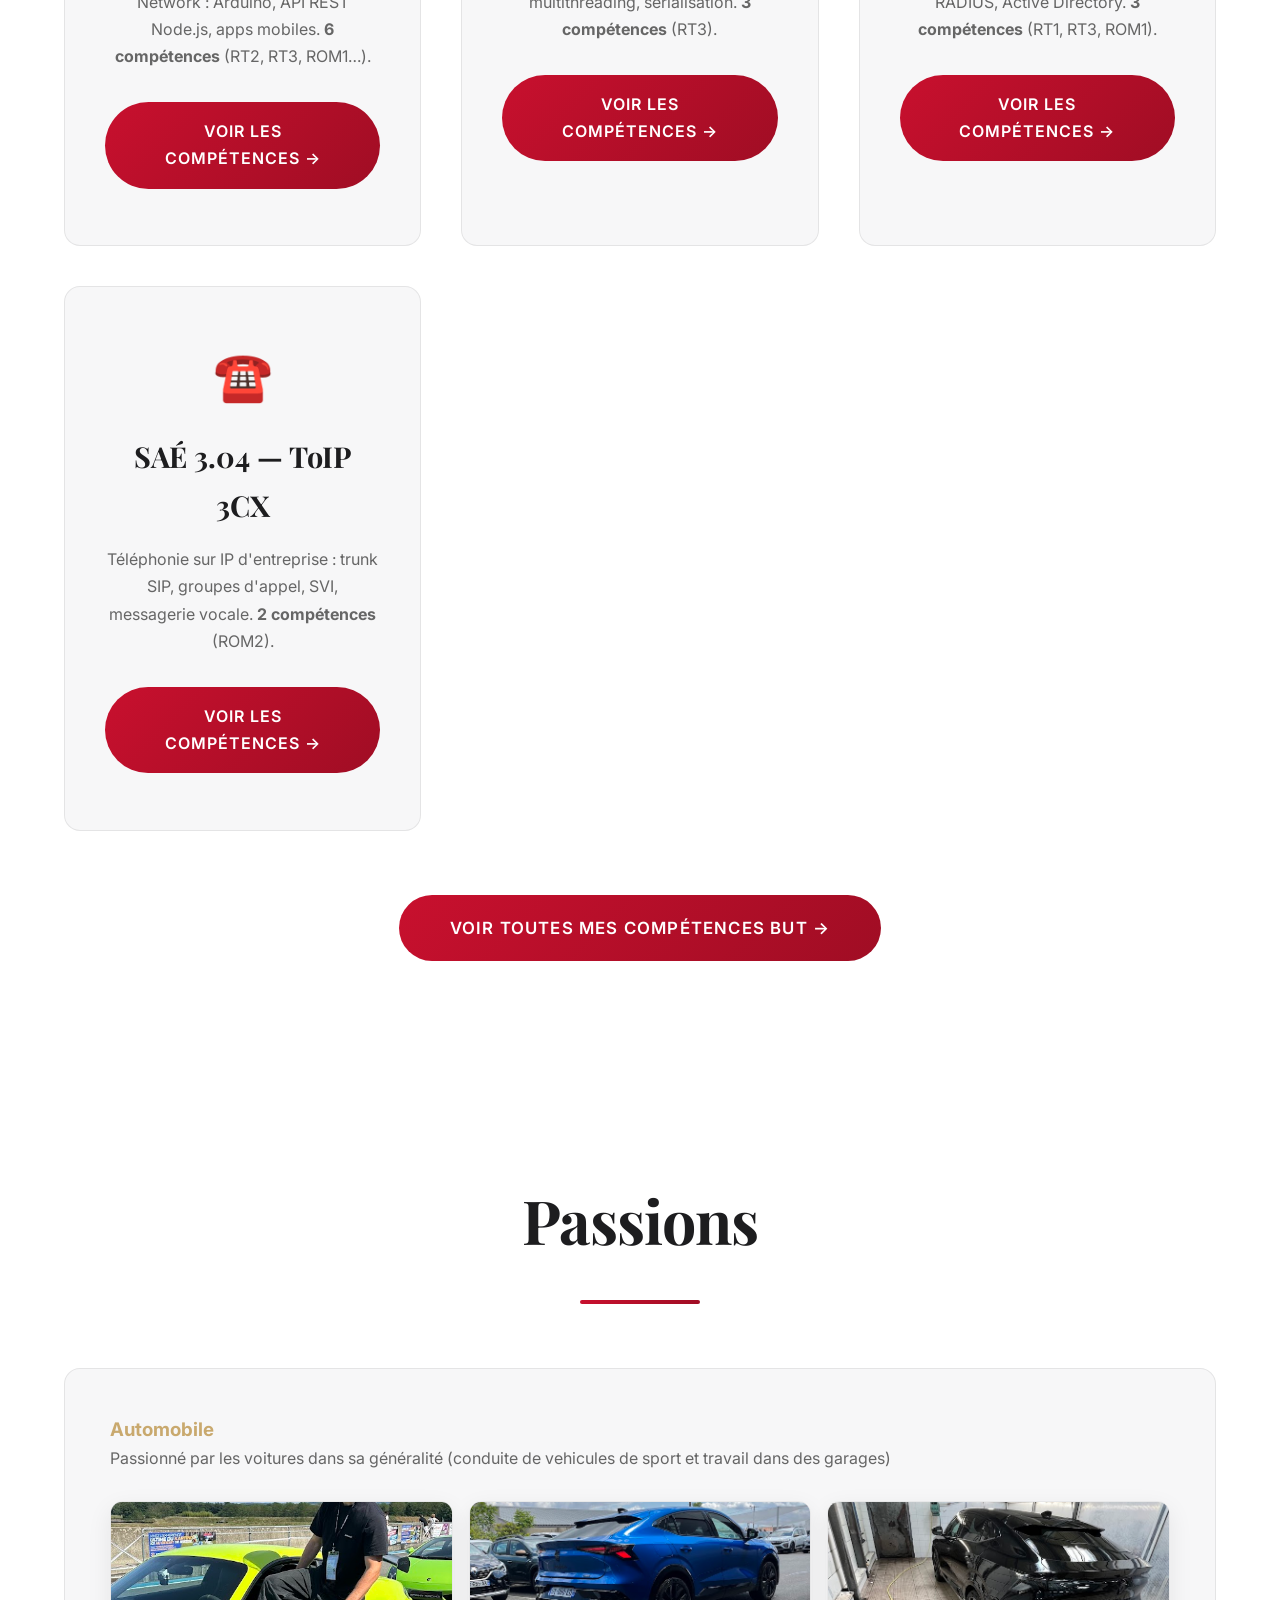
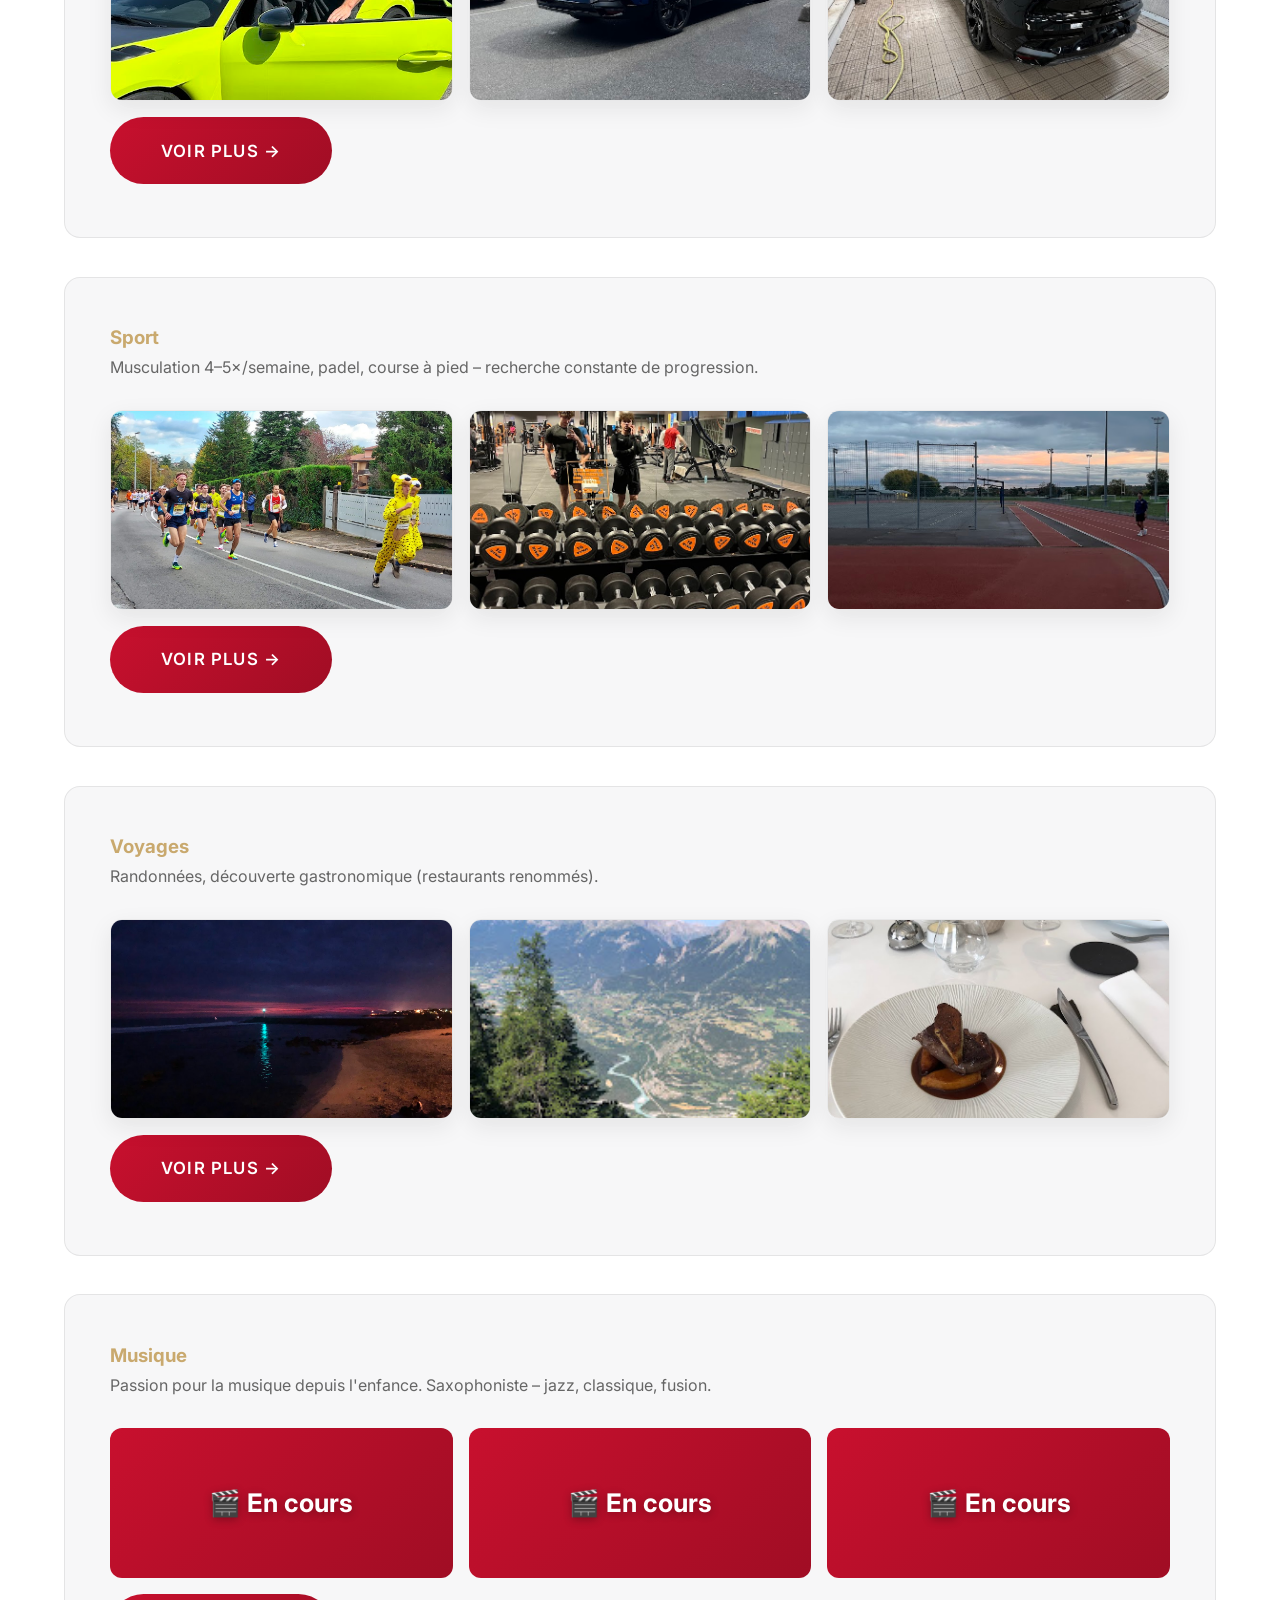
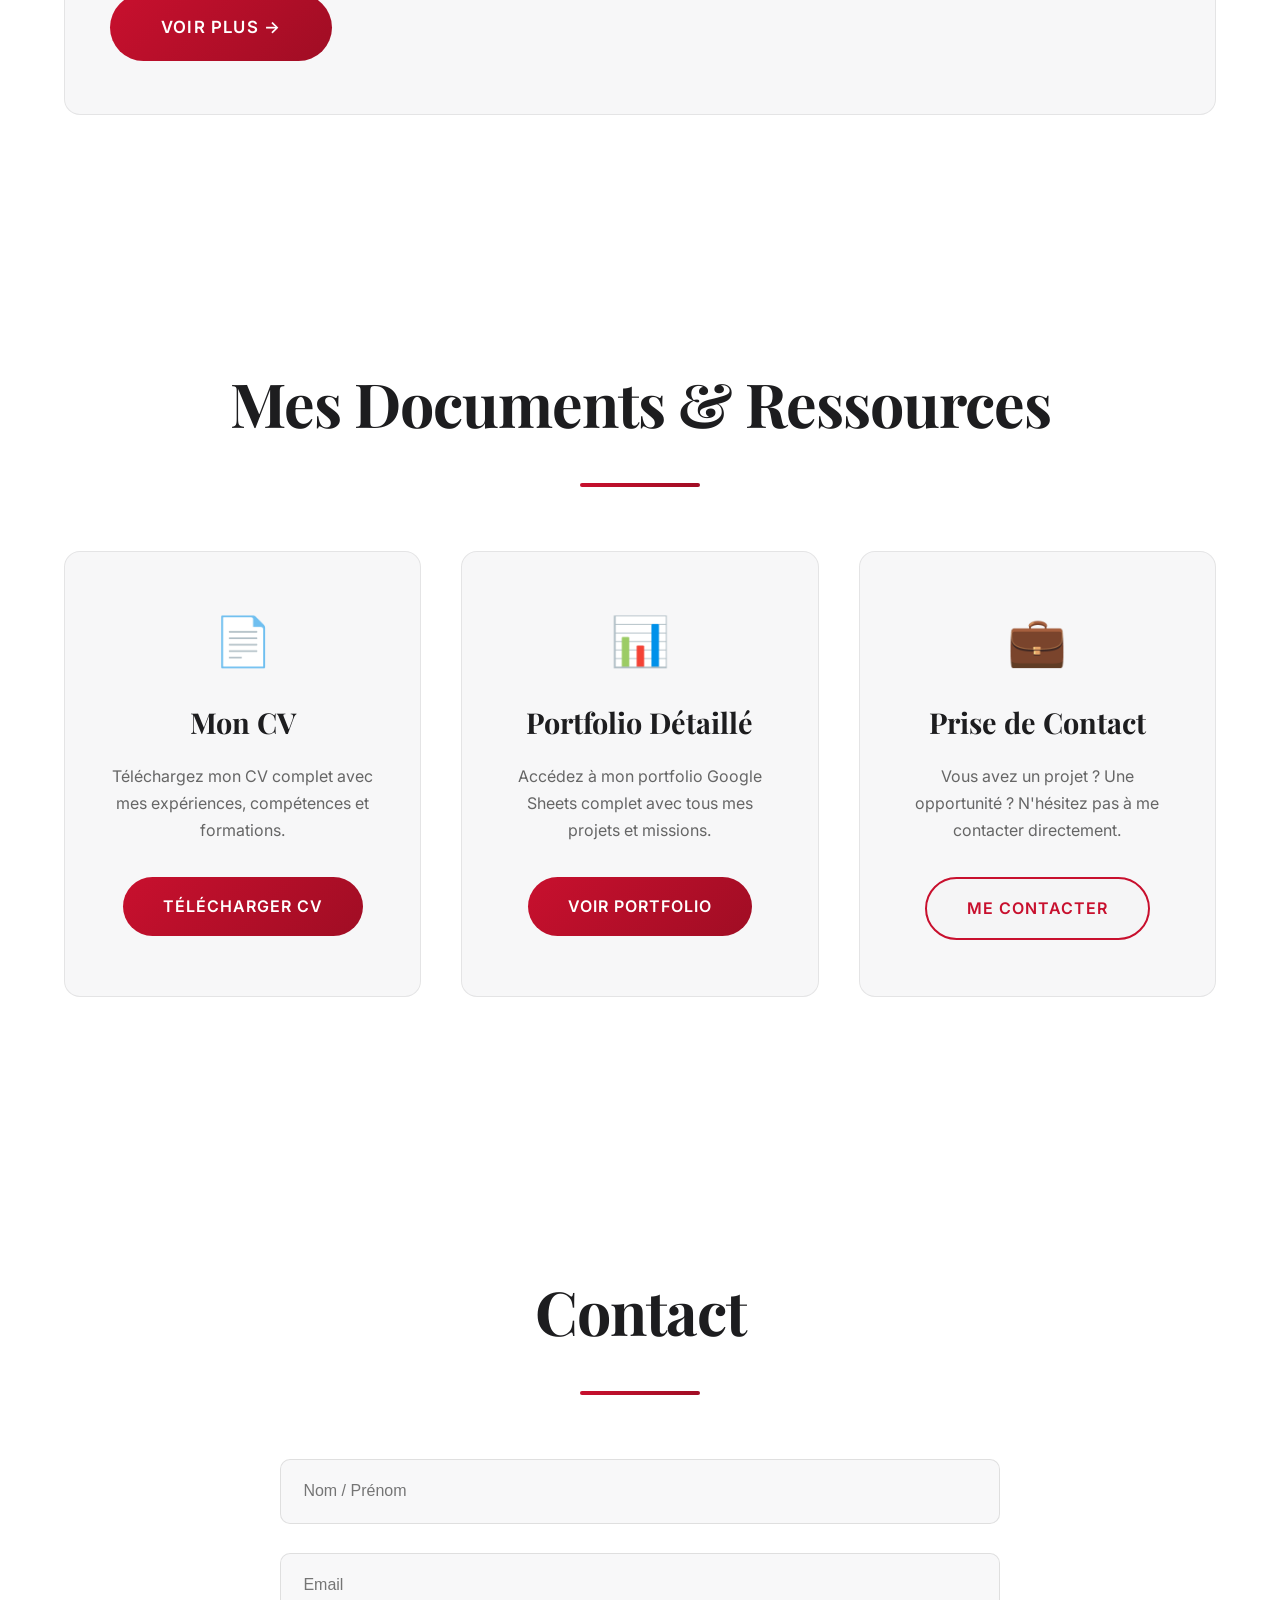
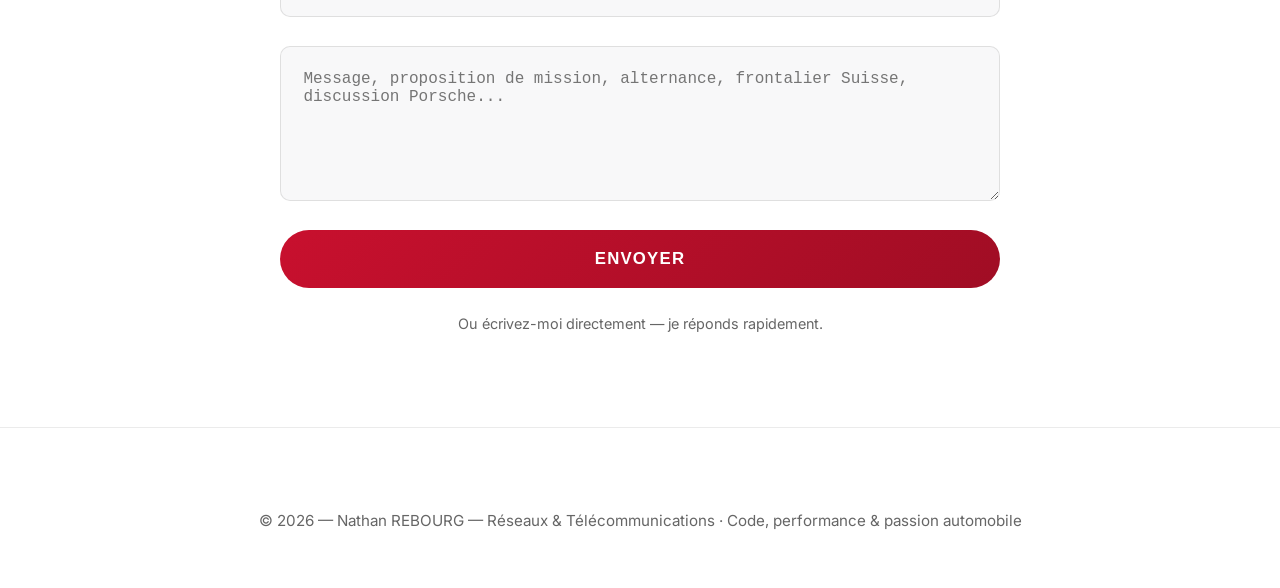
==== commit 79a57d4e: "Compétences: retire la QoS (SAÉ 3.04), 3e compétence + captures de code (SAÉ 3.02) - SAÉ 3.04 : supp" ====
--- a/index.html
+++ b/index.html
@@ -693,7 +693,7 @@
     <a href="pages/competences.html#sae302" class="cta-card" style="text-decoration:none;">
       <div class="cta-icon">📱</div>
       <h3>SAÉ 3.02 — App TCP/UDP</h3>
-      <p>Application Android native (Java) : clients/serveurs TCP &amp; UDP, multithreading, sérialisation. <strong>2 compétences</strong> (RT3).</p>
+      <p>Application Android native (Java) : clients/serveurs TCP &amp; UDP, multithreading, sérialisation. <strong>3 compétences</strong> (RT3).</p>
       <span class="cta-button">Voir les compétences →</span>
     </a>
 
@@ -707,7 +707,7 @@
     <a href="pages/competences.html#sae304" class="cta-card" style="text-decoration:none;">
       <div class="cta-icon">☎️</div>
       <h3>SAÉ 3.04 — ToIP 3CX</h3>
-      <p>Téléphonie sur IP d'entreprise : trunk SIP, groupes d'appel, SVI, QoS &amp; pare-feu. <strong>4 compétences</strong> (RT1, ROM2).</p>
+      <p>Téléphonie sur IP d'entreprise : trunk SIP, groupes d'appel, SVI, messagerie vocale. <strong>2 compétences</strong> (ROM2).</p>
       <span class="cta-button">Voir les compétences →</span>
     </a>
 
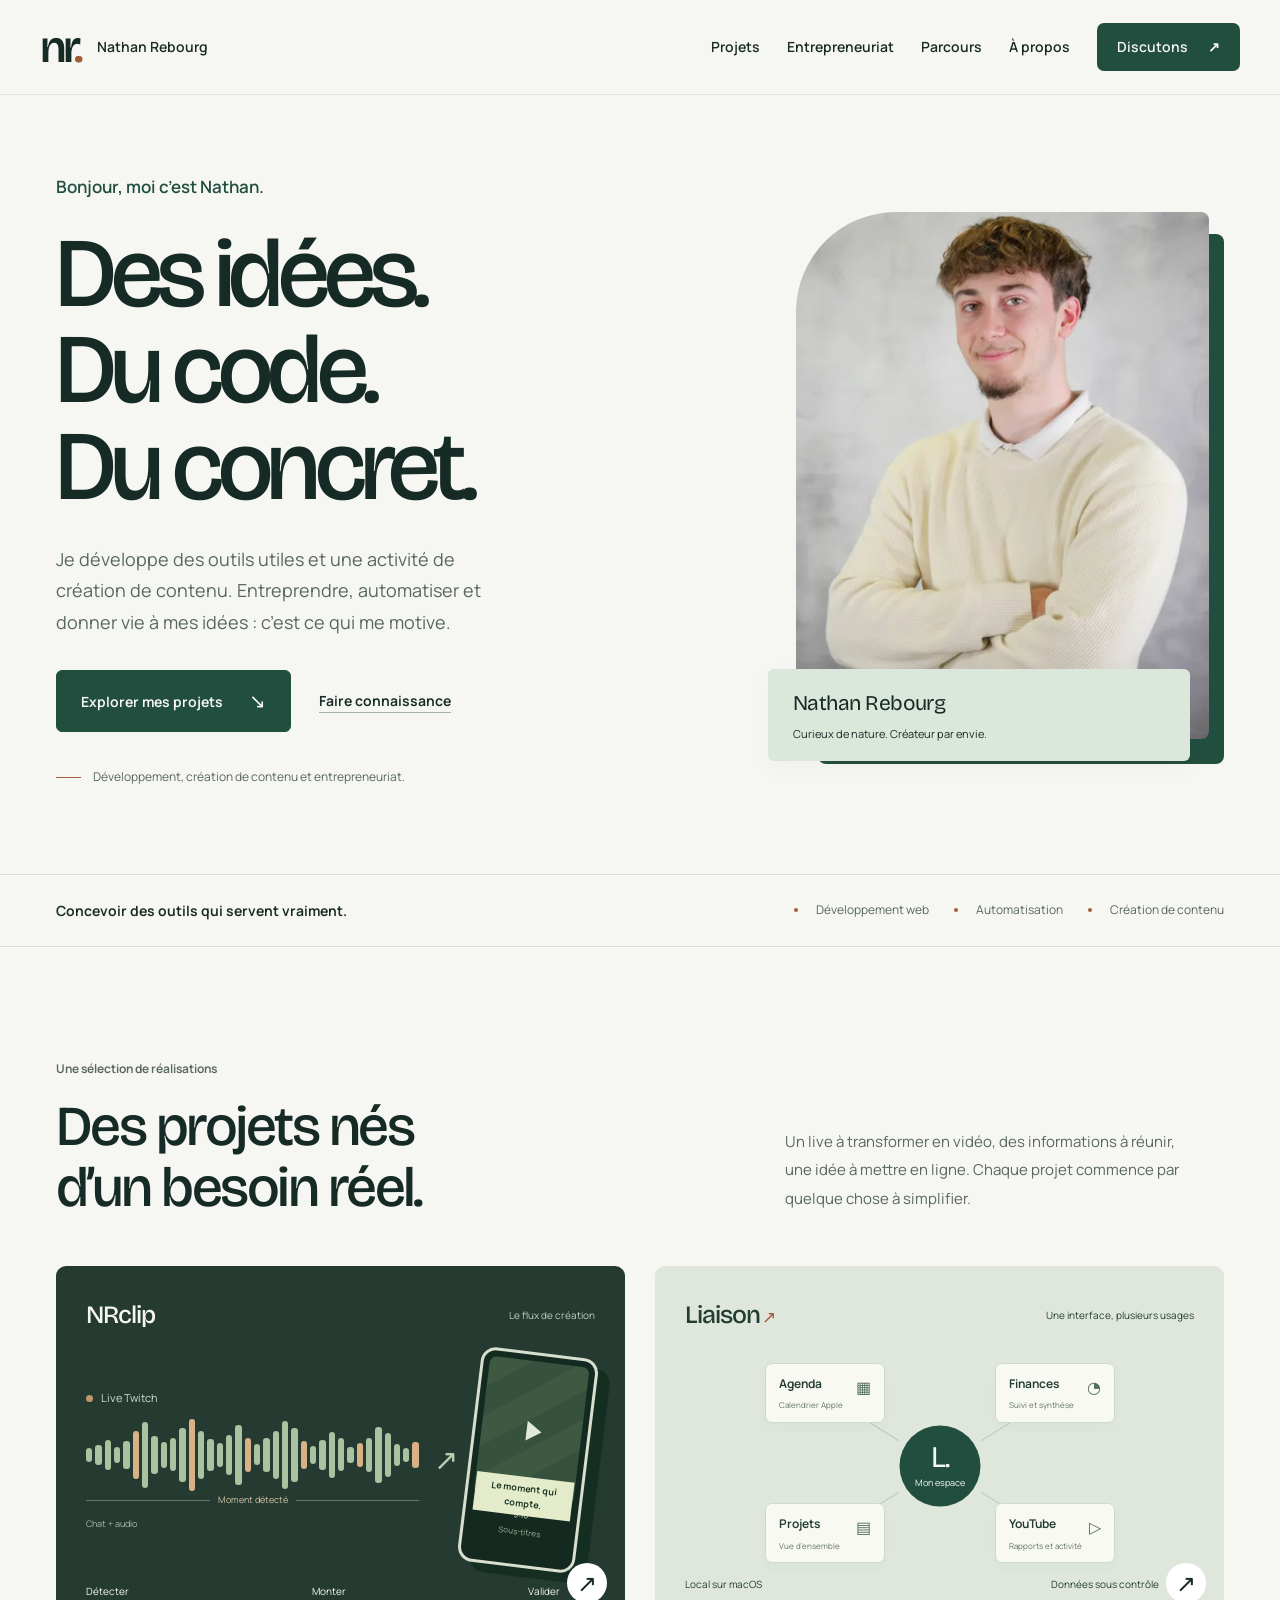
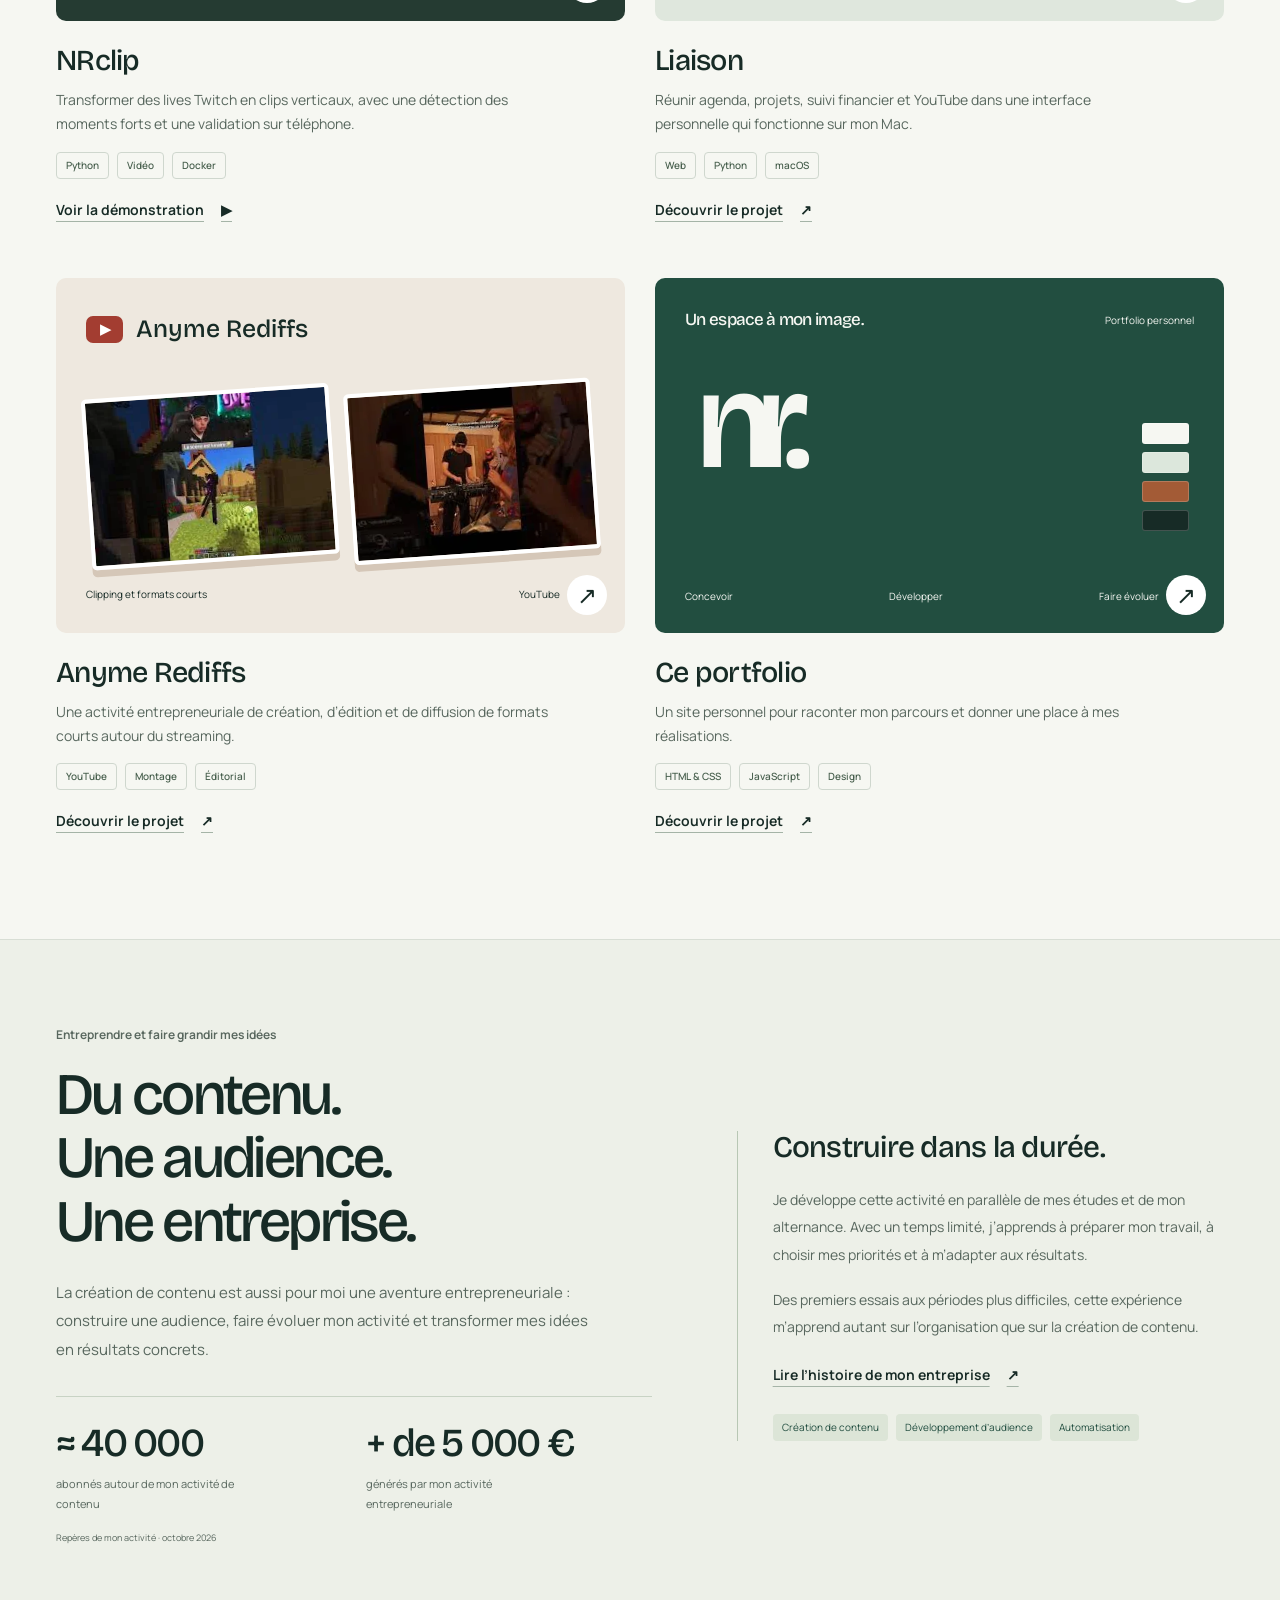
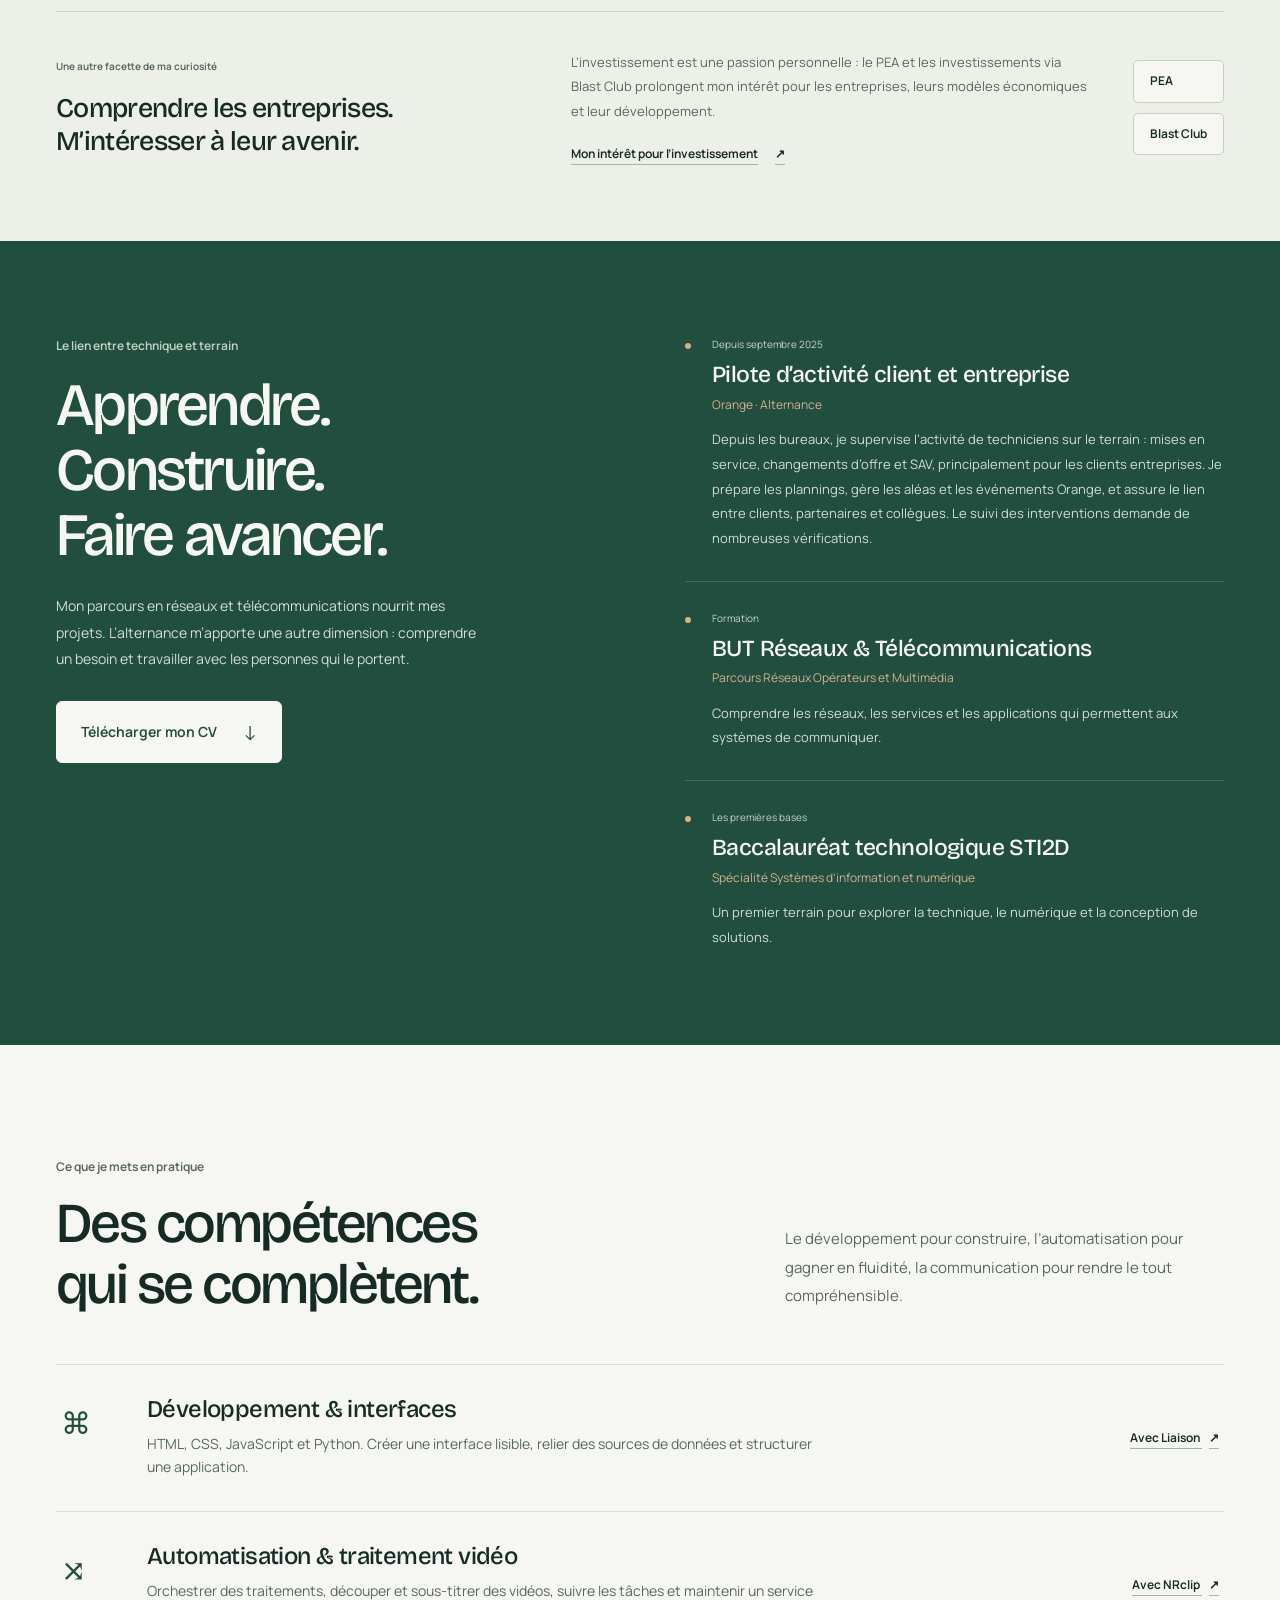
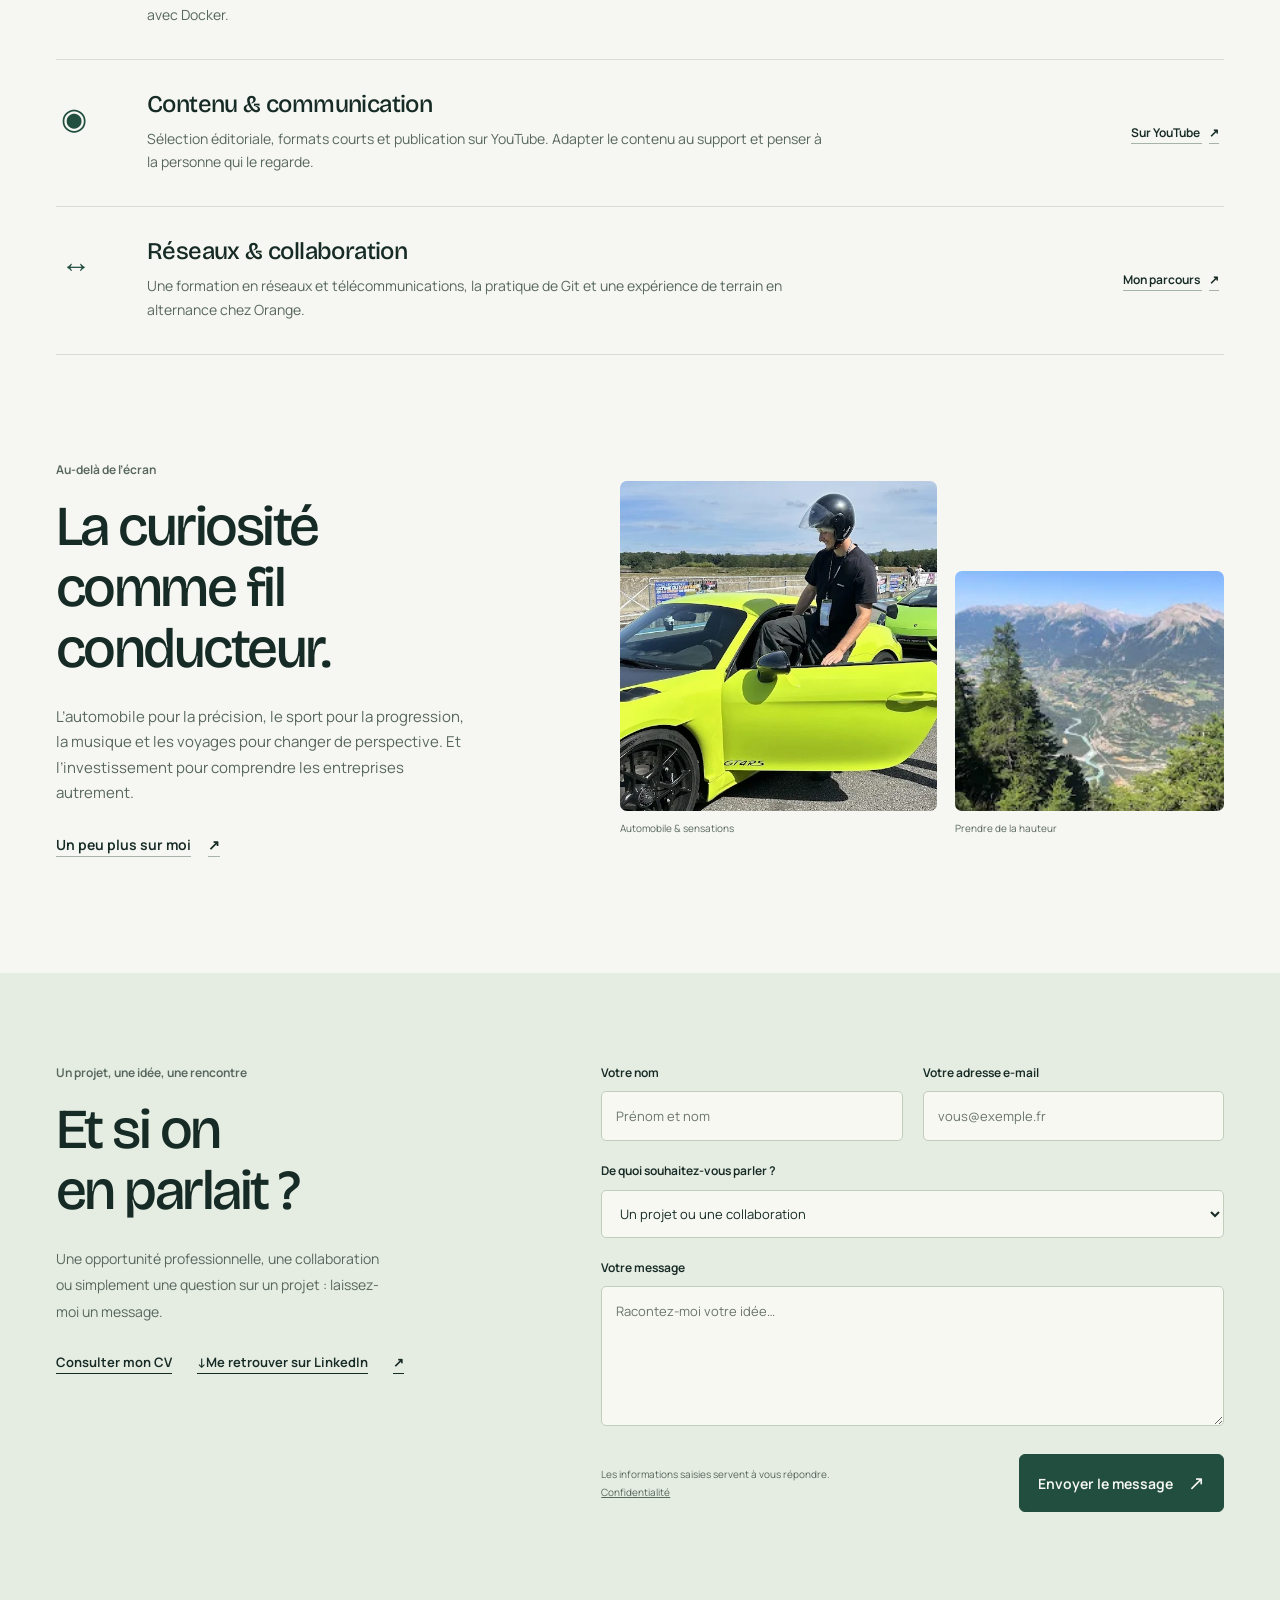
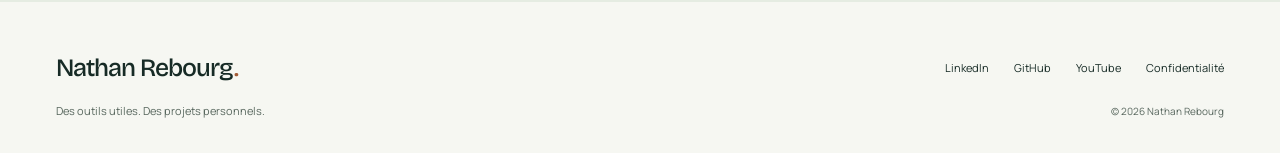
==== commit fc2c0767: "Add files via upload" ====
--- a/index.html
+++ b/index.html
@@ -1,897 +1,19 @@
-<!DOCTYPE html>
-<html lang="fr">
-<head>
-  <meta charset="UTF-8" />
-  <meta name="viewport" content="width=device-width, initial-scale=1.0"/>
-  <title>Nathan REBOURG</title>
-  <link rel="icon" href="assets/bgwhite.jpg" type="image/jpeg">
-  <link rel="preconnect" href="https://fonts.googleapis.com">
-  <link rel="preconnect" href="https://fonts.gstatic.com" crossorigin>
-  <link href="https://fonts.googleapis.com/css2?family=Playfair+Display:ital,wght@0,400;0,500;0,700;1,400&family=Inter:wght@300;400;500;600&display=swap" rel="stylesheet">
-
-  <style>
-    :root {
-      --primary: #c8102e;
-      --dark: #ffffff;
-      --gray: #f5f5f7;
-      --gray-dark: #e5e5e7;
-      --gold: #c9a96e;
-      --light: #1d1d1f;
-      --dim: #666666;
-      --transition: all 0.4s cubic-bezier(0.25, 0.46, 0.45, 0.94);
-      --gradient-1: linear-gradient(135deg, #c8102e 0%, #a00d24 100%);
-      --gradient-dark: linear-gradient(to bottom, rgba(255,255,255,0.8), rgba(255,255,255,0.95));
-    }
-
-    * { margin:0; padding:0; box-sizing:border-box; }
-    html { scroll-behavior: smooth; }
-    body {
-      font-family: 'Inter', sans-serif;
-      background: var(--dark);
-      color: var(--light);
-      line-height: 1.7;
-      overflow-x: hidden;
-    }
-
-    header {
-      position: fixed;
-      top: 0; left: 0; width: 100%;
-      z-index: 1000;
-      padding: 1.8rem 5%;
-      display: flex;
-      justify-content: space-between;
-      align-items: center;
-      background: rgba(255,255,255,0.85);
-      backdrop-filter: blur(20px);
-      border-bottom: 1px solid rgba(0,0,0,0.08);
-      transition: var(--transition);
-    }
-
-    header.scrolled { 
-      padding: 1rem 5%;
-      background: rgba(255,255,255,0.95);
-      box-shadow: 0 8px 30px rgba(0,0,0,0.08);
-    }
-
-    .logo {
-      font-family: 'Playfair Display', serif;
-      font-size: 2.3rem;
-      font-weight: 700;
-      background: linear-gradient(135deg, #1d1d1f 0%, #c9a96e 100%);
-      -webkit-background-clip: text;
-      -webkit-text-fill-color: transparent;
-      background-clip: text;
-      animation: slideInLeft 0.8s ease;
-    }
-
-    nav {
-      display: flex;
-      gap: 3rem;
-    }
-
-    nav a {
-      color: var(--light);
-      text-decoration: none;
-      font-weight: 500;
-      font-size: 0.95rem;
-      letter-spacing: 1.4px;
-      text-transform: uppercase;
-      transition: var(--transition);
-      position: relative;
-    }
-
-    nav a::after {
-      content: '';
-      position: absolute;
-      bottom: -8px;
-      left: 0;
-      width: 0;
-      height: 2px;
-      background: var(--primary);
-      transition: width 0.4s ease;
-    }
-
-    nav a:hover { color: var(--primary); }
-    nav a:hover::after { width: 100%; }
-
-  .hero {
-    height: 100vh;
-    min-height: 780px;
-    background: url('assets/bgwhite.jpg') center/cover no-repeat fixed;
-    position: relative;
-    display: flex;
-    align-items: center;
-    justify-content: center;
-    text-align: center;
-    padding: 0 5%;
-    overflow: hidden;
-  }
-
-    .hero::before {
-      content: '';
-      position: absolute;
-      inset: 0;
-      background: linear-gradient(to bottom, rgba(255,255,255,0.4), rgba(255,255,255,0.75) 65%);
-    }
-
-    .hero::after {
-      content: '';
-      position: absolute;
-      inset: 0;
-      background: radial-gradient(circle at 50% 50%, transparent 0%, rgba(0,0,0,0.15) 100%);
-    }
-
-    .hero-content {
-      position: relative;
-      z-index: 2;
-      max-width: 1100px;
-      animation: fadeInUp 1.2s ease 0.3s both;
-    }
-
-    .hero h1 {
-      font-family: 'Playfair Display', serif;
-      font-size: clamp(5.5rem, 13vw, 12rem);
-      line-height: 0.9;
-      margin-bottom: 1.4rem;
-      color: #1d1d1f;
-      text-shadow: 0 10px 40px rgba(0,0,0,0.1);
-      font-weight: 700;
-      letter-spacing: -2px;
-    }
-
-    .hero .tagline {
-      font-size: 1.55rem;
-      max-width: 820px;
-      margin: 0 auto 2.8rem;
-      color: #555555;
-      font-weight: 300;
-      animation: fadeInUp 1.2s ease 0.5s both;
-    }
-
-    .profile-photo {
-      width: 140px;
-      height: 140px;
-      border-radius: 50%;
-      object-fit: cover;
-      display: block;
-      margin: 1.2rem auto 1.6rem;
-      border: 3px solid rgba(201,169,110,0.4);
-      box-shadow: 0 15px 50px rgba(0,0,0,0.15);
-      animation: fadeInUp 1.2s ease 0.6s both, float 4s ease-in-out infinite;
-    }
-
-    .btn {
-      background: var(--gradient-1);
-      color: white;
-      padding: 1.2rem 3.2rem;
-      border-radius: 50px;
-      font-size: 1.05rem;
-      font-weight: 600;
-      letter-spacing: 1.2px;
-      text-transform: uppercase;
-      text-decoration: none;
-      display: inline-block;
-      transition: var(--transition);
-      border: none;
-      cursor: pointer;
-      position: relative;
-      overflow: hidden;
-      animation: fadeInUp 1.2s ease 0.8s both;
-    }
-
-    .btn::before {
-      content: '';
-      position: absolute;
-      top: 0;
-      left: -100%;
-      width: 100%;
-      height: 100%;
-      background: rgba(255,255,255,0.2);
-      transition: left 0.5s ease;
-    }
-
-    .btn:hover {
-      transform: translateY(-4px);
-      box-shadow: 0 20px 50px rgba(200,16,46,0.5), inset 0 0 20px rgba(255,255,255,0.1);
-    }
-
-    .btn:hover::before { left: 100%; }
-
-    section {
-      padding: 12vh 5% 10vh;
-      max-width: 1400px;
-      margin: 0 auto;
-      animation: fadeInUp 0.8s ease;
-    }
-
-    h2 {
-      font-family: 'Playfair Display', serif;
-      font-size: 3.8rem;
-      text-align: center;
-      margin-bottom: 4rem;
-      color: #1d1d1f;
-      letter-spacing: -1px;
-    }
-
-    h2::after {
-      content: '';
-      width: 120px;
-      height: 4px;
-      background: var(--gradient-1);
-      display: block;
-      margin: 1.8rem auto 0;
-      border-radius: 2px;
-      animation: slideInLeft 0.8s ease 0.2s both;
-    }
-
-    .card {
-      background: rgba(245,245,247,0.8);
-      backdrop-filter: blur(20px);
-      border: 1px solid rgba(0,0,0,0.08);
-      border-radius: 16px;
-      padding: 2.8rem;
-      margin-bottom: 2.4rem;
-      transition: var(--transition);
-      position: relative;
-      overflow: hidden;
-    }
-
-    .card::before {
-      content: '';
-      position: absolute;
-      top: -50%;
-      right: -50%;
-      width: 200%;
-      height: 200%;
-      background: radial-gradient(circle, rgba(200,16,46,0.05) 0%, transparent 70%);
-      opacity: 0;
-      transition: opacity 0.5s ease;
-    }
-
-    .card:hover {
-      transform: translateY(-12px);
-      box-shadow: 0 30px 70px rgba(0,0,0,0.08);
-      border-color: rgba(0,0,0,0.12);
-      background: rgba(255,255,255,0.95);
-    }
-
-    .card:hover::before { opacity: 1; }
-
-    .card h3 {
-      position: relative;
-      z-index: 1;
-      color: #1d1d1f;
-    }
-
-    .card p {
-      position: relative;
-      z-index: 1;
-      color: var(--dim);
-    }
-
-    .card .gallery {
-      display: grid;
-      grid-template-columns: repeat(auto-fit, minmax(180px, 1fr));
-      gap: 1rem;
-      margin-top: 1.8rem;
-      position: relative;
-      z-index: 1;
-    }
-
-    .card .gallery img {
-      width: 100%;
-      height: 200px;
-      object-fit: cover;
-      object-position: center;
-      border-radius: 12px;
-      border: 1px solid rgba(0,0,0,0.06);
-      box-shadow: 0 8px 24px rgba(0, 0, 0, 0.08);
-      transition: var(--transition);
-    }
-
-    .card .gallery img:hover {
-      transform: scale(1.08) translateY(-4px);
-      filter: brightness(0.95);
-      box-shadow: 0 20px 50px rgba(0,0,0,0.15);
-    }
-
-    .coming-soon {
-      display: flex;
-      align-items: center;
-      justify-content: center;
-      height: 150px;
-      background: linear-gradient(135deg, #c8102e 0%, #a00d24 100%);
-      border-radius: 12px;
-      color: white;
-      font-weight: 700;
-      font-size: 1.6rem;
-      text-shadow: 0 2px 8px rgba(0,0,0,0.3);
-      transition: var(--transition);
-    }
-
-    @media (max-width: 768px) {
-      .card .gallery {
-        grid-template-columns: 1fr;
-      }
-      .card .gallery img {
-        height: 240px;
-      }
-    }
-
-    .skills-grid {
-      display: grid;
-      grid-template-columns: repeat(auto-fit, minmax(240px, 1fr));
-      gap: 1.8rem;
-      margin-top: 2.5rem;
-    }
-
-    .skill {
-      text-align: center;
-      padding: 1.8rem;
-      background: rgba(245,245,247,0.6);
-      backdrop-filter: blur(10px);
-      border: 1px solid rgba(0,0,0,0.08);
-      border-radius: 12px;
-      transition: var(--transition);
-      position: relative;
-      overflow: hidden;
-      color: #1d1d1f;
-    }
-
-    .skill::before {
-      content: '';
-      position: absolute;
-      top: 0;
-      left: 0;
-      right: 0;
-      height: 2px;
-      background: var(--gradient-1);
-      transform: scaleX(0);
-      transform-origin: left;
-      transition: transform 0.5s ease;
-    }
-
-    .skill:hover {
-      background: rgba(255,255,255,0.9);
-      border-color: var(--primary);
-      transform: translateY(-6px);
-      box-shadow: 0 15px 40px rgba(200,16,46,0.12);
-    }
-
-    .skill:hover::before { transform: scaleX(1); }
-
-    .testimonial {
-      font-style: italic;
-      color: var(--dim);
-      margin: 2rem 0;
-      padding: 1.8rem;
-      padding-left: 2.2rem;
-      background: rgba(200,16,46,0.05);
-      border-left: 4px solid var(--primary);
-      border-radius: 8px;
-      transition: var(--transition);
-    }
-
-    .testimonial:hover {
-      background: rgba(200,16,46,0.08);
-      transform: translateX(8px);
-    }
-
-    .google-link {
-      display: inline-block;
-      text-align: center;
-      margin: 3rem auto;
-      font-size: 1.4rem;
-      color: var(--primary);
-      text-decoration: none;
-      font-weight: 600;
-      padding: 1.2rem 2.8rem;
-      background: rgba(245,245,247,0.8);
-      border: 2px solid rgba(0,0,0,0.1);
-      border-radius: 50px;
-      transition: var(--transition);
-    }
-
-    .google-link:hover { 
-      color: white;
-      background: var(--primary);
-      border-color: var(--primary);
-      transform: translateY(-3px);
-      box-shadow: 0 10px 30px rgba(200,16,46,0.25);
-    }
-
-    .burger {
-      display: none;
-      flex-direction: column;
-      gap: 6px;
-      cursor: pointer;
-      z-index: 3000;
-    }
-
-    .burger span {
-      width: 28px;
-      height: 3px;
-      background: #1d1d1f;
-      transition: var(--transition);
-      border-radius: 2px;
-    }
-
-    @media (max-width: 1024px) {
-      nav { 
-        display: none;
-        position: fixed;
-        inset: 0;
-        background: rgba(255,255,255,0.98);
-        backdrop-filter: blur(20px);
-        flex-direction: column;
-        justify-content: center;
-        gap: 4rem;
-        transform: translateY(-100%);
-        transition: transform 0.5s cubic-bezier(0.25, 0.46, 0.45, 0.94);
-        text-align: center;
-      }
-      nav.active { transform: translateY(0); }
-      nav a::after { display: none; }
-      .burger { display: flex; }
-      .burger.active span:nth-child(1) { transform: rotate(45deg) translate(9px,9px); }
-      .burger.active span:nth-child(2) { opacity: 0; }
-      .burger.active span:nth-child(3) { transform: rotate(-45deg) translate(7px,-7px); }
-    }
-
-    footer {
-      text-align: center;
-      padding: 5rem 0 3rem;
-      color: var(--dim);
-      font-size: 0.95rem;
-      border-top: 1px solid rgba(0,0,0,0.08);
-      animation: fadeInUp 0.8s ease;
-    }
-
-    .cta-section {
-      display: grid;
-      grid-template-columns: repeat(auto-fit, minmax(280px, 1fr));
-      gap: 2.5rem;
-      margin: 4rem 0;
-      max-width: 1200px;
-      margin-left: auto;
-      margin-right: auto;
-    }
-
-    .cta-card {
-      background: rgba(245,245,247,0.8);
-      backdrop-filter: blur(20px);
-      border: 1px solid rgba(0,0,0,0.08);
-      border-radius: 16px;
-      padding: 3rem 2.5rem;
-      text-align: center;
-      transition: var(--transition);
-      position: relative;
-      overflow: hidden;
-      animation: fadeInUp 0.8s ease;
-    }
-
-    .cta-card::before {
-      content: '';
-      position: absolute;
-      top: -50%;
-      right: -50%;
-      width: 200%;
-      height: 200%;
-      background: radial-gradient(circle, rgba(200,16,46,0.08) 0%, transparent 70%);
-      opacity: 0;
-      transition: opacity 0.5s ease;
-    }
-
-    .cta-card:hover {
-      transform: translateY(-16px);
-      box-shadow: 0 40px 80px rgba(0,0,0,0.1);
-      background: rgba(255,255,255,0.95);
-      border-color: rgba(200,16,46,0.3);
-    }
-
-    .cta-card:hover::before { opacity: 1; }
-
-    .cta-card h3 {
-      font-family: 'Playfair Display', serif;
-      font-size: 1.8rem;
-      color: #1d1d1f;
-      margin-bottom: 1rem;
-      position: relative;
-      z-index: 1;
-    }
-
-    .cta-card p {
-      color: var(--dim);
-      margin-bottom: 2rem;
-      position: relative;
-      z-index: 1;
-      font-size: 1rem;
-    }
-
-    .cta-icon {
-      font-size: 3rem;
-      margin-bottom: 1rem;
-      position: relative;
-      z-index: 1;
-      display: inline-block;
-      animation: float 4s ease-in-out infinite;
-    }
-
-    .cta-button {
-      background: var(--gradient-1);
-      color: white;
-      padding: 1rem 2.5rem;
-      border-radius: 50px;
-      text-decoration: none;
-      font-weight: 600;
-      font-size: 1rem;
-      letter-spacing: 1px;
-      text-transform: uppercase;
-      display: inline-block;
-      transition: var(--transition);
-      border: none;
-      cursor: pointer;
-      position: relative;
-      overflow: hidden;
-      z-index: 1;
-    }
-
-    .cta-button::before {
-      content: '';
-      position: absolute;
-      top: 0;
-      left: -100%;
-      width: 100%;
-      height: 100%;
-      background: rgba(255,255,255,0.2);
-      transition: left 0.5s ease;
-    }
-
-    .cta-button:hover {
-      transform: translateY(-3px);
-      box-shadow: 0 15px 40px rgba(200,16,46,0.4);
-    }
-
-    .cta-button:hover::before { left: 100%; }
-
-    .cta-button-secondary {
-      background: rgba(245,245,247,0.8);
-      color: var(--primary);
-      border: 2px solid var(--primary);
-    }
-
-    .cta-button-secondary:hover {
-      background: var(--primary);
-      color: white;
-      box-shadow: 0 15px 40px rgba(200,16,46,0.4);
-    }
-
-    /* Animations (définitions manquantes : les éléments les référençaient sans qu'elles existent) */
-    @keyframes fadeInUp {
-      from { opacity: 0; transform: translateY(40px); }
-      to   { opacity: 1; transform: translateY(0); }
-    }
-    @keyframes slideInLeft {
-      from { opacity: 0; transform: translateX(-40px); }
-      to   { opacity: 1; transform: translateX(0); }
-    }
-    @keyframes float {
-      0%, 100% { transform: translateY(0); }
-      50%      { transform: translateY(-12px); }
-    }
-
-    @media (prefers-reduced-motion: reduce) {
-      * { animation: none !important; transition: none !important; }
-    }
-  </style>
-</head>
-<body>
-
-<header id="header">
-  <div class="logo">Mon Portfolio</div>
-  <nav id="nav">
-    <a href="#accueil">Accueil</a>
-    <a href="#parcours">Parcours</a>
-    <a href="#competences">Compétences</a>
-    <a href="#projets">Projets</a>
-    <a href="#projets-but">Compétences BUT</a>
-    <a href="#passions">Passions</a>
-    <a href="#contact">Contact</a>
-  </nav>
-  <div class="burger" id="burger">
-    <span></span><span></span><span></span>
-  </div>
-</header>
-
-<section class="hero" id="accueil">
-  <div class="hero-content">
-    <h1>Nathan REBOURG</h1>
-    <p class="tagline">
-      Etudiant en alternance – filière BUT Réseaux & Télécommunications<br>
-      Passionné d’automobile, de performance et d’expériences premium
-    </p>
-    <img src="assets/moi.JPG" alt="Photo de moi" class="profile-photo">
-    <a href="#contact" class="btn">Me contacter</a>
-  </div>
-</section>
-
-<section id="parcours">
-  <h2>Parcours</h2>
-  <div class="card">
-    <p style="font-size:1.18rem; text-align:center; color:var(--dim);">
-      • Baccalauréat technologique STI2D (spécialité SIN)<br>
-      • BUT Réseaux &amp; Télécommunications – parcours ROM (Réseaux Opérateurs et Multimédia)<br>
-      • Alternance depuis septembre 2025 chez Orange – Pilote d'activité client et entreprise<br>
-      • Objectif : devenir travailleur frontalier en Suisse (région lémanique)
-    </p>
-  </div>
-</section>
-
-<section id="competences">
-  <h2>Compétences</h2>
-  <div class="skills-grid">
-    <div class="skill">HTML</div>
-    <div class="skill">CSS</div>
-    <div class="skill">Communication</div>
-    <div class="skill">Python</div>
-    <div class="skill">Git & GitHub</div>
-    <div class="skill">Suite Office</div>
-    <div class="skill">Relationnel</div>
-    <div class="skill">Entreprenariat</div>
-  </div>
-</section>
-
-<section id="projets">
-  <h2>Mes Projets</h2>
-  <div class="card">
-    <h3 style="color:var(--gold);">Youtube</h3>
-    <p>En possession d'une chaine de 17000 abonnés sur Youtube qui montre mon expertise en Communication.</p>
-    <div class="gallery">
-      <img src="assets/abos1.png" alt="Vidéo 1" />
-      <img src="assets/vues1.png" alt="Vidéo 2" />
-      <img src="assets/nb_videos2.png" alt="Vidéo 3" />
-    </div>
-    <a href="pages/youtube.html" class="btn" style="display:inline-block; margin-top:1rem;">Voir plus →</a>
-  </div>
-  <div class="card">
-    <h3 style="color:var(--gold);">Création application</h3>
-    <p>Codage via IOS et Android pour une application</p>
-    <div class="gallery">
-      <img src="assets/app_vue_and.png" alt="Dashboard 1" />
-      <img src="assets/app_apple.png" alt="Dashboard 2" />
-      <img src="assets/app_and.png" alt="Dashboard 3" />
-    </div>
-    <a href="pages/dashboard.html" class="btn" style="display:inline-block; margin-top:1rem;">Voir plus →</a>
-  </div>
-  <div class="card">
-    <h3 style="color:var(--gold);">Portfolio personnel (ce site)</h3>
-    <p>Design inspiré automobile premium – animations subtiles, responsive total.</p>
-    <div class="gallery">
-      <img src="assets/site.png" alt="Capture 1" />
-      <img src="assets/css.png" alt="Capture 2" />
-      <img src="assets/github.png" alt="Capture 3" />
-    </div>
-    <a href="pages/portfolio.html" class="btn" style="display:inline-block; margin-top:1rem;">Voir plus →</a>
-  </div>
-</section>
-
-<section id="projets-but">
-  <h2>Projets BUT — Réseaux &amp; Télécoms</h2>
-  <p style="text-align:center; max-width:780px; margin:-2.5rem auto 3rem; color:var(--dim); font-size:1.1rem;">
-    Mes projets académiques (SAÉ) du BUT R&amp;T, parcours ROM. Cliquez sur un projet pour découvrir
-    les <strong>compétences</strong> qu'il démontre, avec analyse réflexive et captures réelles.
-  </p>
-  <div class="cta-section">
-
-    <a href="pages/competences.html#sae301" class="cta-card" style="text-decoration:none;">
-      <div class="cta-icon">📡</div>
-      <h3>SAÉ 3.01 — LoRaWAN</h3>
-      <p>Suivi GPS d'un objet connecté via le réseau opérateur The Things Network : Arduino, API REST Node.js, apps mobiles. <strong>6 compétences</strong> (RT2, RT3, ROM1…).</p>
-      <span class="cta-button">Voir les compétences →</span>
-    </a>
-
-    <a href="pages/competences.html#sae302" class="cta-card" style="text-decoration:none;">
-      <div class="cta-icon">📱</div>
-      <h3>SAÉ 3.02 — App TCP/UDP</h3>
-      <p>Application Android native (Java) : clients/serveurs TCP &amp; UDP, multithreading, sérialisation. <strong>3 compétences</strong> (RT3).</p>
-      <span class="cta-button">Voir les compétences →</span>
-    </a>
-
-    <a href="pages/competences.html#sae303" class="cta-card" style="text-decoration:none;">
-      <div class="cta-icon">🖧</div>
-      <h3>SAÉ 3.03 — Réseau virtualisé</h3>
-      <p>Infrastructure d'entreprise sous vCenter : OSPF, VLANs, DNS, RADIUS, Active Directory. <strong>3 compétences</strong> (RT1, RT3, ROM1).</p>
-      <span class="cta-button">Voir les compétences →</span>
-    </a>
-
-    <a href="pages/competences.html#sae304" class="cta-card" style="text-decoration:none;">
-      <div class="cta-icon">☎️</div>
-      <h3>SAÉ 3.04 — ToIP 3CX</h3>
-      <p>Téléphonie sur IP d'entreprise : trunk SIP, groupes d'appel, SVI, messagerie vocale. <strong>2 compétences</strong> (ROM2).</p>
-      <span class="cta-button">Voir les compétences →</span>
-    </a>
-
-  </div>
-  <div style="text-align:center; margin-top:1rem;">
-    <a href="pages/competences.html" class="btn" style="display:inline-block;">Voir toutes mes compétences BUT →</a>
-  </div>
-</section>
-
-<section id="passions">
-  <h2>Passions</h2>
-  <div class="card">
-    <h3 style="color:var(--gold);">Automobile</h3>
-    <p>Passionné par les voitures dans sa généralité (conduite de vehicules de sport et travail dans des garages)</p>
-    <div class="gallery">
-      <img src="assets/GT4RS.jpg" alt="Porsche GT4rs" />
-      <img src="assets/rafale.jpg" alt="Garage renault" />
-      <img src="assets/rafale2.jpg" alt="Garage renault2" />
-    </div>
-    <a href="pages/automobile.html" class="btn" style="display:inline-block; margin-top:1rem;">Voir plus →</a>
-  </div>
-  <div class="card">
-    <h3 style="color:var(--gold);">Sport</h3>
-    <p>Musculation 4–5×/semaine, padel, course à pied – recherche constante de progression.</p>
-    <div class="gallery">
-      <img src="assets/marathon.jpg" alt="Marathon" />
-      <img src="assets/muscu.jpg" alt="Musculation" />
-      <img src="assets/athle.jpg" alt="Course à pied" />
-    </div>
-    <a href="pages/sport.html" class="btn" style="display:inline-block; margin-top:1rem;">Voir plus →</a>
-  </div>
-  <div class="card">
-    <h3 style="color:var(--gold);">Voyages</h3>
-    <p>Randonnées, découverte gastronomique (restaurants renommés).</p>
-    <div class="gallery">
-      <img src="assets/reunion.jpg" alt="La Réunion" />
-      <img src="assets/paysage-risoul.jpg" alt="Alpes" />
-      <img src="assets/resto-gastro.jpg" alt="Cuisine" />
-    </div>
-    <a href="pages/voyages.html" class="btn" style="display:inline-block; margin-top:1rem;">Voir plus →</a>
-  </div>
-  <div class="card">
-    <h3 style="color:var(--gold);">Musique</h3>
-    <p>Passion pour la musique depuis l'enfance. Saxophoniste – jazz, classique, fusion.</p>
-    <div class="gallery">
-      <div class="coming-soon">🎬 En cours</div>
-      <div class="coming-soon">🎬 En cours</div>
-      <div class="coming-soon">🎬 En cours</div>
-    </div>
-    <a href="pages/musique.html" class="btn" style="display:inline-block; margin-top:1rem;">Voir plus →</a>
-  </div>
-</section>
-
-<section style="padding: 12vh 5% 10vh; max-width: 1400px; margin: 0 auto;">
-  <h2>Mes Documents & Ressources</h2>
-  
-  <div class="cta-section">
-    <div class="cta-card">
-      <div class="cta-icon">📄</div>
-      <h3>Mon CV</h3>
-      <p>Téléchargez mon CV complet avec mes expériences, compétences et formations.</p>
-      <a href="assets/CV_Onepilote_Nathan_Rebourg.pdf" download class="cta-button">
-        Télécharger CV
-      </a>
-    </div>
-
-    <div class="cta-card">
-      <div class="cta-icon">📊</div>
-      <h3>Portfolio Détaillé</h3>
-      <p>Accédez à mon portfolio Google Sheets complet avec tous mes projets et missions.</p>
-      <a href="https://docs.google.com/spreadsheets/d/15fFv8jynhRXvevxaaLbkKEF5KXMp57DY/edit?usp=sharing&ouid=101021706585892832436&rtpof=true&sd=true" target="_blank" class="cta-button">
-        Voir Portfolio
-      </a>
-    </div>
-
-    <div class="cta-card">
-      <div class="cta-icon">💼</div>
-      <h3>Prise de Contact</h3>
-      <p>Vous avez un projet ? Une opportunité ? N'hésitez pas à me contacter directement.</p>
-      <a href="#contact" class="cta-button cta-button-secondary">
-        Me Contacter
-      </a>
-    </div>
-  </div>
-</section>
-
-<section id="contact">
-  <h2>Contact</h2>
-  <form id="contactForm" action="https://formspree.io/f/xaqpqvpe" method="POST" style="max-width:720px; margin:0 auto; display:grid; gap:1.8rem;">
-    <input type="text" name="name" placeholder="Nom / Prénom" required style="padding:1.4rem; background:rgba(245,245,247,0.7); border:1px solid rgba(0,0,0,0.1); color:#1d1d1f; border-radius:10px; font-size:1rem; transition:var(--transition); backdrop-filter:blur(10px);">
-    <input type="email" name="email" placeholder="Email" required style="padding:1.4rem; background:rgba(245,245,247,0.7); border:1px solid rgba(0,0,0,0.1); color:#1d1d1f; border-radius:10px; font-size:1rem; transition:var(--transition); backdrop-filter:blur(10px);">
-    <textarea rows="6" name="message" placeholder="Message, proposition de mission, alternance, frontalier Suisse, discussion Porsche..." required style="padding:1.4rem; background:rgba(245,245,247,0.7); border:1px solid rgba(0,0,0,0.1); color:#1d1d1f; border-radius:10px; font-size:1rem; transition:var(--transition); backdrop-filter:blur(10px);"></textarea>
-    <button type="submit" class="btn" style="width:100%;">Envoyer</button>
-    <p id="formStatus" style="text-align:center; color:var(--primary); display:none; font-weight:500;"></p>
-  </form>
-  <p style="text-align:center; color:var(--dim); margin-top:1.5rem; font-size:0.9rem;">
-    Ou écrivez-moi directement — je réponds rapidement.
-  </p>
-</section>
-
-<footer>
-  © 2026 — Nathan REBOURG — Réseaux &amp; Télécommunications · Code, performance &amp; passion automobile
-</footer>
-
-<script>
-  const burger = document.getElementById('burger');
-  const nav = document.getElementById('nav');
-  const contactForm = document.getElementById('contactForm');
-  const formStatus = document.getElementById('formStatus');
-
-  // Mobile menu toggle
-  burger.addEventListener('click', () => {
-    burger.classList.toggle('active');
-    nav.classList.toggle('active');
-  });
-
-  document.querySelectorAll('#nav a').forEach(link => {
-    link.addEventListener('click', () => {
-      burger.classList.remove('active');
-      nav.classList.remove('active');
-    });
-  });
-
-  // Header scroll effect
-  window.addEventListener('scroll', () => {
-    document.getElementById('header').classList.toggle('scrolled', window.scrollY > 100);
-  });
-
-  // Intersection Observer for fade-in animations
-  const observerOptions = {
-    threshold: 0.1,
-    rootMargin: '0px 0px -100px 0px'
-  };
-
-  const observer = new IntersectionObserver((entries) => {
-    entries.forEach(entry => {
-      if (entry.isIntersecting) {
-        entry.target.style.animation = 'fadeInUp 0.8s cubic-bezier(0.25, 0.46, 0.45, 0.94) forwards';
-        observer.unobserve(entry.target);
-      }
-    });
-  }, observerOptions);
-
-  document.querySelectorAll('.card, .skill').forEach(el => observer.observe(el));
-
-  // Input focus effects
-  document.querySelectorAll('input, textarea').forEach(input => {
-    input.addEventListener('focus', function() {
-      this.style.boxShadow = '0 0 20px rgba(200,16,46,0.15), inset 0 0 10px rgba(200,16,46,0.03)';
-      this.style.borderColor = 'rgba(0,0,0,0.15)';
-      this.style.background = 'rgba(255,255,255,0.95)';
-    });
-    input.addEventListener('blur', function() {
-      this.style.boxShadow = 'none';
-      this.style.borderColor = 'rgba(0,0,0,0.1)';
-      this.style.background = 'rgba(245,245,247,0.7)';
-    });
-  });
-
-  // Form submission handling
-  if (contactForm) {
-    contactForm.addEventListener('submit', (e) => {
-      const submitBtn = contactForm.querySelector('button[type="submit"]');
-      const originalText = submitBtn.textContent;
-      submitBtn.textContent = '⏳ Envoi en cours...';
-      submitBtn.disabled = true;
-      
-      setTimeout(() => {
-        submitBtn.textContent = originalText;
-        submitBtn.disabled = false;
-      }, 3000);
-    });
-  }
-
-  // Smooth parallax effect on hero
-  window.addEventListener('scroll', () => {
-    const hero = document.querySelector('.hero');
-    if (hero) {
-      const scrollPercent = window.scrollY / (hero.offsetHeight);
-      if (scrollPercent < 1) {
-        hero.style.backgroundPosition = `center ${scrollPercent * 50}px`;
-      }
-    }
-  });
-</script>
-</body>
-</html>+<!doctype html>
+<html lang="fr"><head><meta charset="utf-8"><meta name="viewport" content="width=device-width, initial-scale=1"><title>Développer. Automatiser. Créer. — Nathan Rebourg</title>
+<meta name="description" content="Portfolio de Nathan Rebourg : développement, automatisation, création de contenu et parcours en réseaux et télécommunications."><meta name="theme-color" content="#224e40">
+<link rel="canonical" href="https://nathan-rebourg.greybead8193.chatgpt.site/"><meta property="og:type" content="website"><meta property="og:title" content="Développer. Automatiser. Créer. — Nathan Rebourg"><meta property="og:description" content="Portfolio de Nathan Rebourg : développement, automatisation, création de contenu et parcours en réseaux et télécommunications."><meta property="og:url" content="https://nathan-rebourg.greybead8193.chatgpt.site/"><meta property="og:image" content="https://nathan-rebourg.greybead8193.chatgpt.site/assets/partage-nathan-rebourg.png"><meta property="og:image:width" content="1200"><meta property="og:image:height" content="630"><meta property="og:image:type" content="image/png"><meta property="og:image:alt" content="Nathan Rebourg — Des idées. Du code. Du concret."><meta property="og:locale" content="fr_FR"><meta name="twitter:card" content="summary_large_image"><meta name="twitter:image" content="https://nathan-rebourg.greybead8193.chatgpt.site/assets/partage-nathan-rebourg.png"><meta name="twitter:image:alt" content="Portfolio Nathan Rebourg : création de contenu, automatisation et entrepreneuriat">
+<link rel="icon" href="assets/favicon.svg" type="image/svg+xml"><link rel="preconnect" href="https://fonts.googleapis.com"><link rel="preconnect" href="https://fonts.gstatic.com" crossorigin>
+<link href="https://fonts.googleapis.com/css2?family=Bricolage+Grotesque:opsz,wght@12..96,400;12..96,500;12..96,600;12..96,700&family=Manrope:wght@400;450;500;550;600;650;700&display=swap" rel="stylesheet">
+<link rel="stylesheet" href="assets/site.css"><script src="assets/site.js" defer></script></head><body>
+<a class="skip-link" href="#contenu">Aller au contenu</a><header class="site-header"><div class="header-inner"><a class="brand" href="index.html" aria-label="Nathan Rebourg, accueil"><span class="brand-mark">nr<span>.</span></span><span class="brand-name">Nathan Rebourg</span></a>
+<button class="menu-toggle" aria-controls="navigation" aria-expanded="false" hidden>Menu <span aria-hidden="true">☰</span></button>
+<nav id="navigation" aria-label="Navigation principale"><a href="index.html#projets">Projets</a><a href="index.html#entrepreneuriat">Entrepreneuriat</a><a href="index.html#parcours">Parcours</a><a href="pages/a-propos.html">À propos</a><a class="nav-contact" href="index.html#contact">Discutons <span aria-hidden="true">↗</span></a></nav></div></header><main id="contenu">
+<section class="hero wrap"><div class="hero-copy"><p class="hero-intro">Bonjour, moi c’est Nathan.</p><h1>Des idées.<br>Du code.<br>Du concret.</h1><p class="hero-description">Je développe des outils utiles et une activité de création de contenu. Entreprendre, automatiser et donner vie à mes idées : c’est ce qui me motive.</p><div class="hero-actions"><a class="button" href="#projets">Explorer mes projets <span aria-hidden="true">↘</span></a><a class="text-link" href="pages/a-propos.html">Faire connaissance</a></div><p class="hero-context"><span class="context-line" aria-hidden="true"></span>Développement, création de contenu et entrepreneuriat.</p></div><figure class="hero-portrait"><img src="assets/portrait-800.webp" srcset="assets/portrait-480.webp 480w, assets/portrait-800.webp 800w, assets/portrait-1200.webp 1200w" sizes="(max-width: 700px) 90vw, 480px" alt="Portrait de Nathan Rebourg" width="3000" height="3999" fetchpriority="high"><figcaption><span>Nathan Rebourg</span><small>Curieux de nature. Créateur par envie.</small></figcaption></figure></section>
+<div class="intro-band"><div class="wrap"><p>Concevoir des outils qui servent vraiment.</p><span>Développement web</span><span>Automatisation</span><span>Création de contenu</span></div></div>
+<section class="section wrap" id="projets"><div class="section-heading"><div><p class="section-note">Une sélection de réalisations</p><h2>Des projets nés<br>d’un besoin réel.</h2></div><p>Un live à transformer en vidéo, des informations à réunir, une idée à mettre en ligne. Chaque projet commence par quelque chose à simplifier.</p></div><div class="projects-grid"><article class="project-card featured"><a class="art-link" href="pages/nrclip.html" aria-label="Découvrir le projet NRclip"><div class="project-art nrclip-art" role="img" aria-label="Schéma NRclip : du live Twitch au clip vertical sous-titré, puis à la validation sur téléphone"><div class="art-top"><strong>NRclip</strong><span>Le flux de création</span></div><div class="clip-composition"><div class="live-signal"><span class="signal-label"><span></span> Live Twitch</span><div class="waveform" aria-hidden="true"><i style="--h:18%"></i><i style="--h:27%"></i><i style="--h:41%"></i><i style="--h:22%"></i><i style="--h:38%"></i><i style="--h:64%"></i><i style="--h:88%"></i><i style="--h:51%"></i><i style="--h:35%"></i><i style="--h:44%"></i><i style="--h:72%"></i><i style="--h:96%"></i><i style="--h:65%"></i><i style="--h:42%"></i><i style="--h:32%"></i><i style="--h:53%"></i><i style="--h:81%"></i><i style="--h:46%"></i><i style="--h:28%"></i><i style="--h:45%"></i><i style="--h:65%"></i><i style="--h:91%"></i><i style="--h:71%"></i><i style="--h:37%"></i><i style="--h:23%"></i><i style="--h:41%"></i><i style="--h:62%"></i><i style="--h:44%"></i><i style="--h:21%"></i><i style="--h:31%"></i><i style="--h:46%"></i><i style="--h:74%"></i><i style="--h:58%"></i><i style="--h:29%"></i><i style="--h:18%"></i><i style="--h:34%"></i></div><div class="timeline"><i></i><span>Moment détecté</span><i></i></div><div class="signal-caption">Chat + audio</div></div><span class="flow-arrow" aria-hidden="true">↗</span><div class="phone-clip"><div class="clip-pattern"><span class="play-triangle" aria-hidden="true"></span></div><span class="caption-line">Le moment qui compte.</span><div class="phone-footer"><span>9:16</span><span>Sous-titres</span></div></div></div><div class="art-foot"><span>Détecter</span><span>Monter</span><span>Valider</span></div></div><span class="project-open" aria-hidden="true">↗</span></a><div class="project-info"><div><h3><a href="pages/nrclip.html">NRclip</a></h3><p>Transformer des lives Twitch en clips verticaux, avec une détection des moments forts et une validation sur téléphone.</p></div><ul class="tags"><li>Python</li><li>Vidéo</li><li>Docker</li></ul><a class="text-link" href="pages/nrclip.html#demo">Voir la démonstration <span aria-hidden="true">▶</span></a></div></article><article class="project-card "><a class="art-link" href="pages/liaison.html" aria-label="Découvrir le projet Liaison"><div class="project-art liaison-art" role="img" aria-label="Schéma Liaison : agenda, projets, finances et YouTube réunis dans une interface locale"><div class="art-top"><strong>Liaison<span>↗</span></strong><span>Une interface, plusieurs usages</span></div><div class="liaison-map"><div class="hub"><span class="hub-symbol" aria-hidden="true">L.</span><span>Mon espace</span></div><div class="module agenda"><span aria-hidden="true">▦</span><strong>Agenda</strong><small>Calendrier Apple</small></div><div class="module finances"><span aria-hidden="true">◔</span><strong>Finances</strong><small>Suivi et synthèse</small></div><div class="module projets"><span aria-hidden="true">▤</span><strong>Projets</strong><small>Vue d’ensemble</small></div><div class="module youtube"><span aria-hidden="true">▷</span><strong>YouTube</strong><small>Rapports et activité</small></div></div><div class="art-foot"><span>Local sur macOS</span><span>Données sous contrôle</span></div></div><span class="project-open" aria-hidden="true">↗</span></a><div class="project-info"><div><h3><a href="pages/liaison.html">Liaison</a></h3><p>Réunir agenda, projets, suivi financier et YouTube dans une interface personnelle qui fonctionne sur mon Mac.</p></div><ul class="tags"><li>Web</li><li>Python</li><li>macOS</li></ul><a class="text-link" href="pages/liaison.html">Découvrir le projet <span aria-hidden="true">↗</span></a></div></article><article class="project-card "><a class="art-link" href="pages/youtube.html" aria-label="Découvrir le projet Anyme Rediffs"><div class="project-art youtube-art"><div class="youtube-word"><span class="youtube-logo" aria-hidden="true">▶</span><strong>Anyme Rediffs</strong></div><div class="video-strip"><img src="assets/youtube-RIG7T2L3Oug.webp" alt="Miniature d’un Short de la chaîne Anyme Rediffs" loading="lazy"><img src="assets/youtube-aEctx_xH75c.webp" alt="Miniature d’un second Short de la chaîne" loading="lazy"></div><div class="art-foot"><span>Clipping et formats courts</span><span>YouTube</span></div></div><span class="project-open" aria-hidden="true">↗</span></a><div class="project-info"><div><h3><a href="pages/youtube.html">Anyme Rediffs</a></h3><p>Une activité entrepreneuriale de création, d’édition et de diffusion de formats courts autour du streaming.</p></div><ul class="tags"><li>YouTube</li><li>Montage</li><li>Éditorial</li></ul><a class="text-link" href="pages/youtube.html">Découvrir le projet <span aria-hidden="true">↗</span></a></div></article><article class="project-card "><a class="art-link" href="pages/portfolio.html" aria-label="Découvrir le projet Ce portfolio"><div class="project-art portfolio-art" role="img" aria-label="Identité visuelle du portfolio Nathan Rebourg : typographie, vert profond et ivoire"><div class="art-top"><strong>Un espace à mon image.</strong><span>Portfolio personnel</span></div><span class="portfolio-monogram" aria-hidden="true">nr.</span><div class="palette" aria-hidden="true"><i></i><i></i><i></i><i></i></div><div class="art-foot"><span>Concevoir</span><span>Développer</span><span>Faire évoluer</span></div></div><span class="project-open" aria-hidden="true">↗</span></a><div class="project-info"><div><h3><a href="pages/portfolio.html">Ce portfolio</a></h3><p>Un site personnel pour raconter mon parcours et donner une place à mes réalisations.</p></div><ul class="tags"><li>HTML &amp; CSS</li><li>JavaScript</li><li>Design</li></ul><a class="text-link" href="pages/portfolio.html">Découvrir le projet <span aria-hidden="true">↗</span></a></div></article></div></section>
+<section class="business-section" id="entrepreneuriat"><div class="wrap"><div class="business-layout"><div><p class="section-note">Entreprendre et faire grandir mes idées</p><h2>Du contenu.<br>Une audience.<br>Une entreprise.</h2><p class="business-lead">La création de contenu est aussi pour moi une aventure entrepreneuriale : construire une audience, faire évoluer mon activité et transformer mes idées en résultats concrets.</p><div class="business-metrics" aria-label="Repères de mon activité"><div><strong>≈ 40 000</strong><span>abonnés autour de mon activité de contenu</span></div><div><strong>+ de 5 000 €</strong><span>générés par mon activité entrepreneuriale</span></div></div><p class="metrics-date">Repères de mon activité · octobre 2026</p></div><div class="business-story"><h3>Construire dans la durée.</h3><p>Je développe cette activité en parallèle de mes études et de mon alternance. Avec un temps limité, j’apprends à préparer mon travail, à choisir mes priorités et à m’adapter aux résultats.</p><p>Des premiers essais aux périodes plus difficiles, cette expérience m’apprend autant sur l’organisation que sur la création de contenu.</p><a class="text-link" href="pages/youtube.html#histoire">Lire l’histoire de mon entreprise <span aria-hidden="true">↗</span></a><div class="business-threads"><span>Création de contenu</span><span>Développement d’audience</span><span>Automatisation</span></div></div></div><div class="investment-preview"><div><p class="section-note">Une autre facette de ma curiosité</p><h3>Comprendre les entreprises.<br>M’intéresser à leur avenir.</h3></div><div><p>L’investissement est une passion personnelle : le PEA et les investissements via Blast Club prolongent mon intérêt pour les entreprises, leurs modèles économiques et leur développement.</p><a class="text-link" href="pages/a-propos.html#investissement">Mon intérêt pour l’investissement <span aria-hidden="true">↗</span></a></div><div class="investment-labels"><span>PEA</span><span>Blast Club</span></div></div></div></section>
+<section class="journey-section" id="parcours"><div class="wrap journey-layout"><div><p class="section-note">Le lien entre technique et terrain</p><h2>Apprendre.<br>Construire.<br>Faire avancer.</h2><p class="section-intro">Mon parcours en réseaux et télécommunications nourrit mes projets. L’alternance m’apporte une autre dimension : comprendre un besoin et travailler avec les personnes qui le portent.</p><a class="button button-light" href="assets/CV_Nathan_Rebourg.pdf" download>Télécharger mon CV <span aria-hidden="true">↓</span></a></div><div class="journey-list"><article><p class="journey-date">Depuis septembre 2025</p><h3>Pilote d’activité client et entreprise</h3><p class="journey-place">Orange · Alternance</p><p>Depuis les bureaux, je supervise l’activité de techniciens sur le terrain : mises en service, changements d’offre et SAV, principalement pour les clients entreprises. Je prépare les plannings, gère les aléas et les événements Orange, et assure le lien entre clients, partenaires et collègues. Le suivi des interventions demande de nombreuses vérifications.</p></article><article><p class="journey-date">Formation</p><h3>BUT Réseaux & Télécommunications</h3><p class="journey-place">Parcours Réseaux Opérateurs et Multimédia</p><p>Comprendre les réseaux, les services et les applications qui permettent aux systèmes de communiquer.</p></article><article><p class="journey-date">Les premières bases</p><h3>Baccalauréat technologique STI2D</h3><p class="journey-place">Spécialité Systèmes d’information et numérique</p><p>Un premier terrain pour explorer la technique, le numérique et la conception de solutions.</p></article></div></div></section>
+<section class="section wrap" id="competences"><div class="section-heading"><div><p class="section-note">Ce que je mets en pratique</p><h2>Des compétences<br>qui se complètent.</h2></div><p>Le développement pour construire, l’automatisation pour gagner en fluidité, la communication pour rendre le tout compréhensible.</p></div><div class="skills-list"><article><span class="skill-symbol" aria-hidden="true">⌘</span><div><h3>Développement & interfaces</h3><p>HTML, CSS, JavaScript et Python. Créer une interface lisible, relier des sources de données et structurer une application.</p></div><a href="pages/liaison.html">Avec Liaison <span aria-hidden="true">↗</span></a></article><article><span class="skill-symbol" aria-hidden="true">⤨</span><div><h3>Automatisation & traitement vidéo</h3><p>Orchestrer des traitements, découper et sous-titrer des vidéos, suivre les tâches et maintenir un service avec Docker.</p></div><a href="pages/nrclip.html">Avec NRclip <span aria-hidden="true">↗</span></a></article><article><span class="skill-symbol" aria-hidden="true">◉</span><div><h3>Contenu & communication</h3><p>Sélection éditoriale, formats courts et publication sur YouTube. Adapter le contenu au support et penser à la personne qui le regarde.</p></div><a href="pages/youtube.html">Sur YouTube <span aria-hidden="true">↗</span></a></article><article><span class="skill-symbol" aria-hidden="true">↔</span><div><h3>Réseaux & collaboration</h3><p>Une formation en réseaux et télécommunications, la pratique de Git et une expérience de terrain en alternance chez Orange.</p></div><a href="#parcours">Mon parcours <span aria-hidden="true">↗</span></a></article></div></section>
+<section class="personal-section wrap"><div class="personal-copy"><p class="section-note">Au-delà de l’écran</p><h2>La curiosité<br>comme fil conducteur.</h2><p>L’automobile pour la précision, le sport pour la progression, la musique et les voyages pour changer de perspective. Et l’investissement pour comprendre les entreprises autrement.</p><a class="text-link" href="pages/a-propos.html">Un peu plus sur moi <span aria-hidden="true">↗</span></a></div><div class="personal-photos"><figure><img src="assets/GT4RS.webp" alt="Nathan auprès d’une Porsche Cayman GT4 RS sur circuit" loading="lazy" width="535" height="951"><figcaption>Automobile & sensations</figcaption></figure><figure><img src="assets/paysage-risoul.webp" alt="Paysage de montagne à Risoul" loading="lazy"><figcaption>Prendre de la hauteur</figcaption></figure></div></section>
+<section class="contact-section" id="contact"><div class="wrap contact-layout"><div><p class="section-note">Un projet, une idée, une rencontre</p><h2>Et si on<br>en parlait ?</h2><p>Une opportunité professionnelle, une collaboration ou simplement une question sur un projet : laissez-moi un message.</p><a class="contact-resource" href="assets/CV_Nathan_Rebourg.pdf" download>Consulter mon CV <span aria-hidden="true">↓</span></a><a class="contact-resource" href="https://www.linkedin.com/in/nathan-rebourg-901783333" target="_blank" rel="noopener noreferrer">Me retrouver sur LinkedIn <span aria-hidden="true">↗</span></a></div><form id="contact-form" action="https://formspree.io/f/xaqpqvpe" method="post"><div class="form-row"><div><label for="contact-name">Votre nom</label><input id="contact-name" name="name" autocomplete="name" required maxlength="120" placeholder="Prénom et nom"></div><div><label for="contact-email">Votre adresse e-mail</label><input id="contact-email" name="email" type="email" autocomplete="email" required maxlength="254" placeholder="vous@exemple.fr"></div></div><label for="contact-subject">De quoi souhaitez-vous parler ?</label><select id="contact-subject" name="subject"><option>Un projet ou une collaboration</option><option>Une opportunité professionnelle</option><option>Une question sur mes réalisations</option><option>Autre sujet</option></select><label for="contact-message">Votre message</label><textarea id="contact-message" name="message" rows="5" required minlength="10" maxlength="6000" placeholder="Racontez-moi votre idée…"></textarea><div class="form-end"><p>Les informations saisies servent à vous répondre. <a href="pages/confidentialite.html">Confidentialité</a></p><button class="button" type="submit">Envoyer le message <span aria-hidden="true">↗</span></button></div><p class="form-status" id="form-status" role="status" aria-live="polite"></p></form></div></section>
+</main><footer class="site-footer wrap"><a class="footer-name" href="index.html">Nathan Rebourg<span>.</span></a><p>Des outils utiles. Des projets personnels.</p><div><a href="https://www.linkedin.com/in/nathan-rebourg-901783333" target="_blank" rel="noopener noreferrer">LinkedIn</a><a href="https://github.com/Nathanrebourg" target="_blank" rel="noopener noreferrer">GitHub</a><a href="https://www.youtube.com/@AnymeRediffs" target="_blank" rel="noopener noreferrer">YouTube</a><a href="pages/confidentialite.html">Confidentialité</a></div><small>© 2026 Nathan Rebourg</small></footer></body></html>
--- a/assets/site.css
+++ b/assets/site.css
@@ -0,0 +1,38 @@
+:root{--paper:#f6f7f2;--ink:#172b26;--green:#224e40;--sage:#dce7dc;--copper:#a35b36;--white:#fff;--muted:#58675e;--line:#d8ded5;--display:'Bricolage Grotesque',sans-serif;--body:'Manrope',sans-serif}*{box-sizing:border-box}html{scroll-behavior:smooth;scroll-padding-top:110px}body{margin:0;background:var(--paper);color:var(--ink);font-family:var(--body);font-size:16px;line-height:1.7;-webkit-font-smoothing:antialiased}h1,h2,h3,p,figure{margin:0}h1,h2,h3{font-family:var(--display);font-weight:500;line-height:1.08;letter-spacing:-.045em}h1{font-size:clamp(4rem,8vw,7.5rem)}h2{font-size:clamp(2.5rem,4.4vw,4.2rem)}h3{font-size:1.6rem;letter-spacing:-.025em}p{max-width:72ch}a{color:inherit;text-decoration:none}a,button,input,textarea,select{-webkit-tap-highlight-color:transparent}button,input,textarea,select{font:inherit}button,a,input,textarea,select{touch-action:manipulation}a:focus-visible,button:focus-visible,input:focus-visible,textarea:focus-visible,select:focus-visible{outline:3px solid var(--copper);outline-offset:5px}img{display:block;max-width:100%;height:auto}button{cursor:pointer}button:disabled{cursor:wait;opacity:.6}::selection{background:var(--sage);color:var(--ink)}.wrap{width:min(1240px,calc(100% - 112px));margin-inline:auto}.skip-link{position:fixed;top:12px;left:12px;z-index:100;background:var(--white);padding:12px 22px;transform:translateY(-160%)}.skip-link:focus{transform:none}.site-header{background:rgba(246,247,242,.95);position:sticky;top:0;z-index:30;border-bottom:1px solid rgba(23,43,38,.09);backdrop-filter:blur(16px)}.header-inner{width:min(1400px,calc(100% - 80px));height:94px;display:flex;align-items:center;justify-content:space-between;margin:auto;gap:30px}.brand{display:flex;align-items:center;gap:18px;flex-shrink:0}.brand-mark{font-family:var(--display);font-size:45px;letter-spacing:-4px;font-weight:600;line-height:1}.brand-mark span{color:var(--copper)}.brand-name{font-size:14px;font-weight:600}.site-header nav{display:flex;align-items:center;gap:36px;font-size:14px;font-weight:600}.site-header nav a{padding:10px 0}.site-header nav a:hover{color:var(--copper)}.site-header nav a.nav-contact{padding:12px 20px;background:var(--green);color:var(--paper);border-radius:7px}.nav-contact span{margin-left:17px}.menu-toggle{border:1px solid var(--line);background:transparent;border-radius:5px;padding:9px 13px;color:var(--ink)}.menu-toggle span{margin-left:10px}.hero{display:grid;grid-template-columns:1.22fr .78fr;gap:6%;padding-top:68px;padding-bottom:76px;align-items:center}.hero-copy{padding:10px 0}.hero-intro{font-size:17px;color:var(--green);font-weight:600;margin-bottom:24px}.hero h1{font-size:clamp(4.6rem,7.7vw,7.8rem);line-height:.98;letter-spacing:-.06em}.hero-description{font-size:18px;color:var(--muted);max-width:470px;line-height:1.75;margin-top:28px}.hero-actions{display:flex;gap:28px;align-items:center;margin-top:32px}.button{display:inline-flex;align-items:center;justify-content:center;gap:26px;padding:15px 24px;color:var(--paper);background:var(--green);border:1px solid var(--green);border-radius:6px;font-size:14px;font-weight:650;line-height:1.5;text-align:center;transition:background .2s,transform .2s}.button:hover{background:#153c30;transform:translateY(-2px)}.button span{font-size:20px;font-weight:400}.text-link{display:inline-flex;align-items:center;gap:17px;font-size:14px;font-weight:650;text-decoration:underline;text-decoration-color:#a5b4a7;text-underline-offset:6px}.text-link:hover{color:var(--copper)}.hero-context{margin-top:35px;display:flex;align-items:center;gap:12px;font-size:12px;color:var(--muted)}.context-line{width:25px;height:1px;background:var(--copper)}.hero-portrait{position:relative;padding:0 15px 25px 0;align-self:center;margin-top:15px}.hero-portrait:before{content:'';position:absolute;inset:22px 0 0 22px;background:var(--green);border-radius:100px 8px 8px 8px;z-index:-1}.hero-portrait img{width:100%;aspect-ratio:4/5.1;object-fit:cover;object-position:center 35%;border-radius:100px 8px 8px 8px}.hero-portrait figcaption{position:absolute;left:-28px;right:34px;bottom:3px;background:var(--sage);padding:17px 25px;border-radius:6px;box-shadow:0 7px 25px #172b2608;display:flex;flex-direction:column}.hero-portrait figcaption span{font-family:var(--display);font-size:21px;letter-spacing:-.025em}.hero-portrait figcaption small{font-size:11px;margin-top:3px}.intro-band{border-block:1px solid var(--line);padding:24px 0}.intro-band .wrap{display:flex;align-items:center;justify-content:space-between;gap:25px}.intro-band p{font-size:14px;font-weight:650;margin-right:auto}.intro-band span{font-size:12px;color:var(--muted);white-space:nowrap;display:flex;align-items:center;gap:18px}.intro-band span:before{content:'';width:4px;height:4px;border-radius:50%;background:var(--copper)}.section{padding-top:112px;padding-bottom:105px}.section-heading{display:grid;grid-template-columns:1.2fr .8fr;align-items:end;gap:70px;margin-bottom:48px}.section-note{font-size:12px;font-weight:650;color:var(--muted);margin-bottom:17px}.section-heading>p{color:var(--muted);font-size:15px;line-height:1.9;padding-bottom:5px;max-width:410px}.projects-grid{display:grid;grid-template-columns:1fr 1fr;gap:55px 30px}.project-card{min-width:0}.art-link{display:block;position:relative;border-radius:10px;overflow:hidden}.project-open{position:absolute;right:18px;bottom:18px;display:grid;place-items:center;background:var(--white);width:40px;height:40px;border-radius:50%;font-size:24px;transition:transform .2s}.art-link:hover .project-open{transform:rotate(45deg)}.project-art{height:355px;position:relative;overflow:hidden;padding:28px 30px;display:flex;flex-direction:column;isolation:isolate}.art-top{display:flex;justify-content:space-between;gap:20px;align-items:center;font-size:10px}.art-top strong{font-family:var(--display);font-size:25px;font-weight:500;letter-spacing:-.04em}.art-foot{display:flex;justify-content:space-between;gap:10px;font-size:10px;margin-top:auto;position:relative;z-index:2;padding-right:35px}.nrclip-art{background:#253b32;color:#f5f7ee}.nrclip-art .art-top>span{color:#bcd1bd}.clip-composition{display:grid;grid-template-columns:1fr 20px 118px;align-items:center;gap:15px;flex:1;padding:15px 8px 15px 0}.signal-label{font-size:11px;display:flex;align-items:center;gap:8px;color:#d1dccb}.signal-label>span{display:block;width:7px;height:7px;background:#c2956f;border-radius:50%}.waveform{height:75px;display:flex;align-items:center;gap:3px;margin-top:10px}.waveform i{width:4px;flex:1;height:var(--h);background:#aac2a0;border-radius:3px}.waveform i:nth-child(6n){background:#d8b186}.timeline{display:flex;align-items:center;gap:8px;font-size:9px;white-space:nowrap;color:#d5c2a6}.timeline i{height:1px;flex:1;background:#667967}.signal-caption{font-size:9px;opacity:.65;margin-top:8px}.flow-arrow{font-size:29px;color:#b7cdb2}.phone-clip{border:3px solid #d8dfcf;border-radius:15px;padding:6px;background:#14291f;height:216px;box-shadow:13px 9px 0 #152e22;position:relative;transform:rotate(7deg)}.clip-pattern{height:139px;border-radius:7px;background:repeating-linear-gradient(145deg,#3d5942 0,#3d5942 25px,#36513d 25px,#36513d 50px);display:grid;place-items:center}.play-triangle{width:0;height:0;border-top:10px solid transparent;border-bottom:10px solid transparent;border-left:15px solid #e1e9d8;margin-left:4px}.caption-line{font-size:9px;position:absolute;left:7px;right:7px;top:122px;background:#e4ebcb;color:#183423;text-align:center;padding:4px 2px;font-weight:700}.phone-footer{display:flex;flex-direction:column;text-align:center;font-size:8px;padding-top:8px;color:#e4e9db;gap:3px}.phone-footer span:last-child{color:#9cb49a}.liaison-art{background:#dfe7dd;color:#243d32}.liaison-art .art-top strong span{font-size:17px;color:var(--copper);margin-left:2px}.liaison-map{width:min(350px,100%);align-self:center;position:relative;height:235px;margin-top:18px}.liaison-map:before,.liaison-map:after{content:'';position:absolute;top:50%;left:12%;width:76%;height:1px;background:#b7c7b6;transform:rotate(32deg)}.liaison-map:after{transform:rotate(-32deg)}.hub{position:absolute;left:50%;top:50%;transform:translate(-50%,-50%);z-index:3;background:#224e40;color:#f6f7f2;width:81px;height:81px;border-radius:50%;display:flex;flex-direction:column;align-items:center;justify-content:center;box-shadow:0 0 0 8px #dfe7dd}.hub-symbol{font-family:var(--display);font-size:30px;line-height:1;letter-spacing:-2px}.hub>span:last-child{font-size:9px;margin-top:3px}.module{background:#f7f9f2;border:1px solid #cfdace;border-radius:7px;width:120px;position:absolute;padding:10px 13px;z-index:2;box-shadow:0 5px 12px #29453006}.module>span{font-size:16px;color:#52705b;float:right}.module strong{font-size:12px;font-weight:650;display:block}.module small{font-size:8px;color:#657563;display:block;margin-top:4px}.agenda{top:8px;left:0}.finances{top:8px;right:0}.projets{bottom:13px;left:0}.youtube{bottom:13px;right:0}.project-info{padding-top:23px}.project-info h3{font-size:29px;line-height:1.2}.project-info h3 a:hover{text-decoration:underline;text-underline-offset:5px}.project-info p{font-size:14px;color:var(--muted);margin-top:9px;max-width:500px}.tags{list-style:none;display:flex;gap:8px;flex-wrap:wrap;margin:16px 0 17px;padding:0}.tags li{font-size:10px;border:1px solid #cfd7ce;color:#465e4c;border-radius:4px;padding:4px 9px;font-weight:550}.youtube-art{background:#eee8df;padding:30px}.youtube-word{display:flex;align-items:center;gap:13px}.youtube-word strong{font-family:var(--display);font-size:25px;font-weight:500}.youtube-logo{font-size:15px;display:grid;place-items:center;width:37px;height:27px;background:#a33d31;color:#fff;border-radius:7px;padding-left:2px}.video-strip{display:flex;align-items:center;gap:14px;flex:1;transform:rotate(-4deg);margin:20px 0}.video-strip img{width:calc(50% - 7px);aspect-ratio:1.45;object-fit:cover;box-shadow:0 7px 0 #d5c7b8;border:4px solid #fff;border-radius:5px}.video-strip img:last-child{transform:translateY(13px)}.portfolio-art{background:#224e40;color:#f6f7f2}.portfolio-art .art-top strong{font-size:17px}.portfolio-monogram{font-family:var(--display);font-size:137px;font-weight:600;letter-spacing:-14px;line-height:1.2;margin-left:13px;margin-top:5px}.palette{position:absolute;right:35px;top:145px;display:flex;flex-direction:column;gap:8px}.palette i{width:47px;height:21px;border:1px solid #ffffff30;border-radius:3px;background:#f6f7f2}.palette i:nth-child(2){background:#dce7dc}.palette i:nth-child(3){background:#a35b36}.palette i:nth-child(4){background:#172b26}.journey-section{background:var(--green);color:var(--paper);padding:95px 0}.journey-layout{display:grid;grid-template-columns:1fr 1fr;gap:90px}.journey-section .section-note{color:#bed0bf}.journey-section h2{font-size:clamp(2.8rem,4.7vw,4.5rem)}.section-intro{font-size:14px;line-height:1.9;color:#d3dfd1;margin-top:25px;max-width:430px}.button-light{background:var(--paper);border-color:var(--paper);color:var(--green);margin-top:28px}.button-light:hover{background:var(--sage)}.journey-list article{position:relative;padding:0 0 30px 27px;margin-bottom:28px;border-bottom:1px solid #ffffff26}.journey-list article:last-child{margin-bottom:0;padding-bottom:0;border:0}.journey-list article:before{content:'';position:absolute;left:0;top:7px;width:6px;height:6px;border-radius:50%;background:#d6b28a}.journey-date{font-size:10px;color:#c8d4c4;margin-bottom:10px}.journey-list h3{font-size:23px;max-width:390px}.journey-place{color:#d4b18e;font-size:12px;margin-top:7px}.journey-list article>p:last-child{font-size:13px;color:#d1ded0;line-height:1.9;margin-top:12px}.skills-list{border-top:1px solid var(--line)}.skills-list article{display:grid;grid-template-columns:60px 1fr 160px;gap:26px;padding:32px 5px;border-bottom:1px solid var(--line);align-items:center}.skill-symbol{font-size:30px;color:var(--green);align-self:start}.skills-list h3{font-size:24px;margin-bottom:9px}.skills-list p{font-size:14px;color:var(--muted);max-width:680px}.skills-list a{font-size:12px;font-weight:650;text-align:right;text-decoration:underline;text-decoration-color:#a5b4a7;text-underline-offset:6px}.skills-list a span{margin-left:7px}.personal-section{display:grid;grid-template-columns:.9fr 1.1fr;gap:70px;align-items:center;padding-bottom:115px}.personal-copy p:not(.section-note){font-size:15px;color:var(--muted);margin-top:24px;margin-bottom:25px;max-width:420px}.personal-photos{display:grid;grid-template-columns:1fr .85fr;gap:18px;align-items:center}.personal-photos img{width:100%;height:330px;object-fit:cover;border-radius:7px}.personal-photos figure:last-child{padding-top:90px}.personal-photos figure:last-child img{height:240px}.personal-photos figcaption{font-size:10px;color:var(--muted);margin-top:9px}.contact-section{background:#e5ece2;padding:90px 0}.contact-layout{display:grid;grid-template-columns:.85fr 1.15fr;gap:85px}.contact-layout>div>p:not(.section-note){color:var(--muted);font-size:14px;line-height:1.9;max-width:340px;margin-top:24px}.contact-resource{display:inline-flex;gap:25px;font-size:13px;text-decoration:underline;text-underline-offset:6px;margin-top:25px;font-weight:650}.form-row{display:grid;grid-template-columns:1fr 1fr;gap:20px}form label{display:block;font-size:12px;font-weight:650;margin-bottom:8px}form input,form textarea,form select{width:100%;background:#f6f8f1;border:1px solid #c1cebe;border-radius:5px;padding:13px 14px;color:var(--ink);margin-bottom:20px;font-size:13px}form input::placeholder,form textarea::placeholder{color:#6a756b;opacity:1}form textarea{resize:vertical;min-height:140px}form select{height:48px}.form-end{display:flex;gap:20px;align-items:center;justify-content:space-between}.form-end p{font-size:10px;color:var(--muted);max-width:230px;line-height:1.8}.form-end p a{text-decoration:underline}.form-end .button{flex-shrink:0;gap:15px;padding:13px 18px}.form-status:not(:empty){padding:13px 16px;margin-top:20px;border:1px solid #9eb39e;border-radius:5px;font-size:13px}.form-status.error{border-color:#aa6349;color:#873820;background:#fff5ed}.site-footer{padding-top:45px;padding-bottom:33px;display:grid;grid-template-columns:1fr auto;gap:12px 30px;align-items:center}.footer-name{font-family:var(--display);font-size:25px;font-weight:500;letter-spacing:-.04em}.footer-name span{color:var(--copper)}.site-footer>p{color:var(--muted);font-size:11px;grid-row:2}.site-footer>div{display:flex;gap:25px;font-size:11px;grid-column:2;grid-row:1}.site-footer>div a:hover{color:var(--copper)}.site-footer small{font-size:10px;color:var(--muted);grid-column:2;grid-row:2;text-align:right}.project-page{padding-top:45px}.back-link{display:inline-flex;align-items:center;gap:12px;font-size:12px;color:var(--muted);font-weight:600}.back-link:hover{color:var(--copper)}.case-heading{max-width:900px;padding-top:50px;padding-bottom:42px}.case-heading .section-note{margin-bottom:22px}.case-heading h1{font-size:clamp(4rem,8vw,7rem)}.case-heading h1>span,.about-intro h1>span,.legal-page h1>span{color:var(--copper)}.case-subtitle{font-family:var(--display);font-size:clamp(1.6rem,3vw,2.7rem);line-height:1.2;letter-spacing:-.035em;max-width:750px;margin-top:22px}.case-description{color:var(--muted);max-width:700px;margin-top:20px;font-size:15px}.case-heading .tags{margin-top:23px}.case-visual{border-radius:10px;overflow:hidden}.case-visual .project-art{height:440px;padding:35px 50px}.case-visual .clip-composition{grid-template-columns:1fr 45px 180px;gap:40px;width:min(700px,100%);margin:auto}.case-visual .phone-clip{height:290px}.case-visual .clip-pattern{height:210px}.case-visual .caption-line{top:180px;font-size:12px}.case-visual .phone-footer{font-size:10px}.case-visual .waveform{height:100px}.case-visual .signal-label{font-size:13px}.case-visual .timeline{font-size:11px}.case-visual .liaison-map{width:480px;max-width:100%;height:300px}.case-visual .module{width:150px;padding:14px 18px}.case-visual .module strong{font-size:15px}.case-visual .module small{font-size:11px}.case-visual .hub{width:100px;height:100px}.case-visual .hub-symbol{font-size:37px}.case-visual .hub>span:last-child{font-size:11px}.case-visual .art-top strong{font-size:28px}.case-visual .art-top>span,.case-visual .art-foot{font-size:12px}.case-visual .portfolio-monogram{font-size:215px;line-height:1.2;letter-spacing:-20px;margin-left:13%}.case-visual .palette{right:15%;top:130px;gap:12px}.case-visual .palette i{width:85px;height:35px}.case-visual .video-strip{width:min(650px,85%);margin:auto;transform:rotate(-3deg);flex:none}.case-visual .video-strip img{max-height:230px}.case-visual .youtube-word{margin-bottom:15px}.case-body{display:grid;grid-template-columns:220px 1fr;gap:85px;padding:70px 0 65px}.case-aside h2{font-family:var(--body);font-size:11px;font-weight:700;letter-spacing:0;margin:0 0 8px}.case-aside p{font-size:12px;color:var(--muted);margin-bottom:25px}.case-aside .private-note{padding-top:20px;border-top:1px solid var(--line);font-size:10px}.case-aside .button{padding:12px 14px;gap:12px}.case-content section{margin-bottom:48px}.case-content section>h2{font-size:32px;letter-spacing:-.035em;margin-bottom:20px}.case-content p{font-size:14px;color:var(--muted);line-height:1.95;margin-bottom:18px;max-width:760px}.feature-list{display:grid;grid-template-columns:1fr 1fr;gap:24px 30px;margin-top:28px}.feature-list article{border-top:1px solid var(--line);padding-top:18px}.feature-list h3,.choices-list h3{font-family:var(--body);font-size:15px;font-weight:700;line-height:1.5;letter-spacing:-.02em;margin-bottom:8px}.feature-list p{font-size:13px;margin:0}.choices-list{display:flex;flex-direction:column;gap:15px}.choices-list article{padding-left:18px;border-left:2px solid #b4c7b1}.choices-list p{font-size:13px;margin-bottom:0}.case-content .case-closing{font-family:var(--display);font-size:24px;line-height:1.4;color:var(--green);letter-spacing:-.02em;padding:10px 0;margin-bottom:23px}.next-project{display:grid;grid-template-columns:1fr 1fr 30px;gap:20px;border-top:1px solid var(--line);padding:30px 0 55px;align-items:center}.next-project>span:first-child{font-size:12px;color:var(--muted)}.next-project strong{font-family:var(--display);font-size:38px;letter-spacing:-.04em;font-weight:500}.next-project>span:last-child{font-size:35px}.next-project:hover strong{color:var(--copper)}.video-examples{display:grid;grid-template-columns:repeat(3,1fr);gap:14px;margin-top:24px}.video-examples img{border-radius:5px;aspect-ratio:1.6;object-fit:cover}.video-examples>a>span{font-size:11px;display:flex;justify-content:space-between;margin-top:8px}.about-page{padding-top:40px}.about-intro{display:grid;grid-template-columns:1.1fr .8fr;gap:100px;align-items:center;padding:55px 0 85px}.about-intro h1{font-size:clamp(4rem,7vw,6.5rem)}.about-intro .about-lead{font-family:var(--display);font-size:25px;line-height:1.4;letter-spacing:-.03em;color:var(--ink);margin-top:25px}.about-intro p:not(.section-note){font-size:14px;color:var(--muted);margin-top:18px;line-height:1.9}.about-intro p.about-lead{font-size:25px;color:var(--ink);line-height:1.4}.about-intro .button{margin-top:25px}.about-intro img{width:100%;aspect-ratio:3/4;object-fit:cover;border-radius:80px 8px 8px 8px}.about-values{background:var(--sage);padding:45px;border-radius:9px;display:grid;grid-template-columns:.9fr 1.1fr;gap:65px}.about-values h2{font-size:37px}.about-values>div{display:flex;flex-direction:column;gap:25px}.about-values h3{font-size:20px;margin-bottom:9px}.about-values p{font-size:13px;color:var(--muted)}.interests{padding-top:100px}.interest-row{display:grid;grid-template-columns:.85fr 1fr;gap:80px;align-items:center;margin-top:55px}.interest-row img{height:410px;width:100%;object-fit:cover;border-radius:8px}.interest-row:first-of-type img{object-position:center 48%}.interest-row.reverse{grid-template-columns:1fr .85fr}.interest-row.reverse img{grid-column:2;grid-row:1}.interest-row.reverse>div{grid-column:1;grid-row:1}.interest-row h3{font-size:40px;margin-bottom:20px}.interest-row p{font-size:15px;color:var(--muted);margin-bottom:15px;max-width:460px}.music-note{margin:55px 0 0;display:grid;grid-template-columns:120px 1fr;gap:40px;padding:45px;background:var(--sage);border-radius:8px;align-items:center}.music-glyph{font-family:var(--display);font-size:110px;line-height:1;color:var(--green);text-align:center}.music-note h3{font-size:32px;margin-bottom:15px}.music-note p{color:var(--muted);font-size:14px;max-width:700px}.about-bottom{padding:85px 0;display:flex;justify-content:space-between;align-items:center;gap:30px}.about-bottom h2{font-size:42px}.legal-page{max-width:850px;padding-top:45px;padding-bottom:65px}.legal-page h1{font-size:clamp(2.5rem,6vw,4.2rem);margin-top:45px;overflow-wrap:anywhere}.legal-intro{margin-top:20px;color:var(--muted)}.legal-page section{margin-top:35px}.legal-page h2{font-size:26px;margin-bottom:15px}.legal-page section p{color:var(--muted);font-size:14px;line-height:1.9;margin-bottom:14px}.legal-page section a{text-decoration:underline;text-underline-offset:3px}
+@media(min-width:1450px){.hero{padding-top:85px;padding-bottom:90px}.hero-portrait img{max-height:580px}}
+@media(max-width:1150px){.wrap{width:calc(100% - 72px)}.header-inner{width:calc(100% - 60px)}.hero{gap:5%;padding-top:52px}.hero h1{font-size:7.8vw}.hero-description{font-size:16px}.hero-actions{gap:18px}.hero-actions .button{padding:14px 19px;font-size:12px;gap:18px}.hero-actions .text-link{font-size:12px}.hero-portrait figcaption{left:-16px;right:25px}.section-heading{gap:45px}.journey-layout{gap:60px}.project-art{padding:25px 23px;height:330px}.clip-composition{grid-template-columns:1fr 15px 100px;gap:10px}.phone-clip{height:195px}.clip-pattern{height:118px}.caption-line{top:103px;font-size:8px}.art-top{gap:10px}.art-top>span{font-size:9px}.personal-section{gap:40px}.contact-layout{gap:45px}.form-end{align-items:flex-start;gap:10px}.form-end .button{font-size:11px;padding:12px}.intro-band .wrap{gap:15px}.intro-band span{gap:12px;font-size:10px}.intro-band p{font-size:12px}.case-body{gap:50px}.about-intro{gap:60px}}
+@media(max-width:800px){html{scroll-padding-top:90px}.wrap{width:calc(100% - 40px)}.header-inner{height:76px;width:calc(100% - 40px)}.brand-mark{font-size:39px}.brand-name{font-size:12px}.brand{gap:13px}.menu-toggle:not([hidden]){display:block;font-size:12px}.site-header nav{gap:20px;font-size:12px}.site-header nav a.nav-contact{padding:9px 12px}.nav-contact span{margin-left:10px}.js .site-header nav{display:none;position:absolute;top:76px;left:0;right:0;padding:18px 20px 24px;background:var(--paper);border-bottom:1px solid var(--line);box-shadow:0 12px 15px #172b2608;align-items:stretch;gap:4px}.js .site-header nav.is-open{display:flex;flex-direction:column}.js .site-header nav a{padding:12px 0}.js .site-header nav a.nav-contact{margin-top:10px;padding:12px 16px}.hero{grid-template-columns:1.15fr .85fr;gap:25px;padding:42px 0 55px}.hero-intro{font-size:13px;margin-bottom:20px}.hero h1{font-size:9vw}.hero-description{font-size:14px;margin-top:20px;line-height:1.8}.hero-actions{align-items:flex-start;flex-direction:column;gap:17px;margin-top:23px}.hero-context{font-size:10px;line-height:1.7;margin-top:24px}.hero-portrait{padding-right:10px}.hero-portrait img{aspect-ratio:3/4.5;border-top-left-radius:60px;object-position:50% 30%}.hero-portrait:before{border-top-left-radius:60px;inset:15px 0 0 15px}.hero-portrait figcaption{padding:12px 15px;left:-16px;right:18px;bottom:8px}.hero-portrait figcaption span{font-size:17px}.hero-portrait figcaption small{font-size:8px}.intro-band{padding:17px 0}.intro-band .wrap{justify-content:space-between;flex-wrap:wrap;gap:12px 20px}.intro-band p{width:100%}.intro-band span{font-size:10px}.section{padding:70px 0}.section-heading{gap:20px;grid-template-columns:1.1fr .9fr;margin-bottom:32px}.section-heading h2{font-size:36px}.section-heading>p{font-size:12px;line-height:1.8}.section-note{font-size:10px;margin-bottom:12px}.projects-grid{gap:35px 20px}.project-art{height:280px;padding:22px 18px}.art-top{align-items:start}.art-top strong{font-size:22px}.art-top>span{font-size:8px;max-width:95px;text-align:right}.clip-composition{grid-template-columns:1fr 10px 80px;gap:9px;padding-right:2px;padding-top:20px}.phone-clip{height:166px;transform:rotate(5deg);border-width:2px;padding:4px;border-radius:10px}.clip-pattern{height:100px}.caption-line{top:85px;font-size:7px;left:4px;right:4px;padding:3px 1px}.phone-footer{font-size:6px}.flow-arrow{font-size:18px}.signal-label{font-size:8px;gap:5px}.signal-label>span{width:5px;height:5px}.waveform{height:55px;gap:2px}.waveform i{width:2px}.timeline{font-size:6px;gap:4px}.signal-caption{font-size:7px}.art-foot{font-size:8px;padding-right:28px}.project-open{width:30px;height:30px;right:12px;bottom:15px;font-size:19px}.liaison-map{height:195px;margin-top:15px}.module{width:95px;padding:8px 9px}.module strong{font-size:10px}.module small{font-size:6px}.module>span{font-size:12px}.hub{width:64px;height:64px;box-shadow:0 0 0 5px #dfe7dd}.hub-symbol{font-size:25px}.hub>span:last-child{font-size:7px}.finances,.agenda{top:5px}.youtube,.projets{bottom:15px}.project-info{padding-top:18px}.project-info h3{font-size:25px}.project-info p{font-size:12px}.tags{gap:5px;margin:12px 0 15px}.tags li{font-size:9px;padding:3px 6px}.text-link{font-size:12px;gap:12px}.youtube-word{gap:9px}.youtube-word strong{font-size:19px}.youtube-logo{width:31px;height:23px;font-size:12px}.video-strip{gap:7px}.video-strip img{width:calc(50% - 3.5px);border:3px solid #fff}.portfolio-art .art-top strong{font-size:13px}.portfolio-monogram{font-size:110px;letter-spacing:-10px;margin-top:10px;margin-left:6px}.palette{top:115px;right:25px;gap:7px}.palette i{width:33px;height:17px}.journey-section{padding:65px 0}.journey-layout{gap:40px}.journey-section h2{font-size:40px}.section-intro{font-size:12px}.journey-list h3{font-size:20px}.journey-date{font-size:9px}.journey-place{font-size:10px}.journey-list article>p:last-child{font-size:11px}.journey-list article{padding-left:20px;margin-bottom:23px;padding-bottom:23px}.button-light{font-size:12px;padding:13px 18px;gap:20px}.skills-list article{grid-template-columns:35px 1fr 110px;gap:17px;padding:25px 0}.skills-list h3{font-size:21px}.skills-list p{font-size:12px}.skills-list a{font-size:10px}.skill-symbol{font-size:25px}.personal-section{gap:30px;padding-bottom:70px}.personal-copy h2{font-size:35px}.personal-copy p:not(.section-note){font-size:12px;margin-top:18px;margin-bottom:20px}.personal-photos{gap:11px}.personal-photos img{height:270px}.personal-photos figure:last-child img{height:190px}.personal-photos figcaption{font-size:8px}.contact-section{padding:65px 0}.contact-layout{grid-template-columns:1fr;gap:35px}.contact-layout>div>p:not(.section-note){max-width:530px;margin-top:17px;font-size:13px}.contact-layout h2{font-size:45px}.contact-layout h2 br{display:none}.contact-resource{margin-top:15px;font-size:12px}.form-end .button{font-size:13px;padding:13px 20px}.form-end p{max-width:300px}.site-footer{gap:12px 20px;padding-top:35px}.site-footer>div{gap:17px;font-size:10px}.footer-name{font-size:22px}.site-footer>p{font-size:10px}.site-footer small{font-size:9px}.case-heading{padding-top:35px;padding-bottom:25px}.case-heading h1{font-size:65px}.case-subtitle{font-size:30px}.case-description{font-size:13px}.case-visual .project-art{height:360px;padding:25px 30px}.case-visual .clip-composition{grid-template-columns:1fr 25px 135px;gap:30px;width:min(550px,100%)}.case-visual .phone-clip{height:230px}.case-visual .clip-pattern{height:160px}.case-visual .caption-line{top:140px;font-size:10px}.case-visual .phone-footer{font-size:8px}.case-visual .waveform{height:80px}.case-visual .signal-label{font-size:11px}.case-visual .timeline{font-size:9px}.case-visual .liaison-map{width:400px;height:245px}.case-visual .module{width:125px;padding:11px 15px}.case-visual .module strong{font-size:13px}.case-visual .module small{font-size:9px}.case-visual .hub{width:85px;height:85px}.case-visual .hub-symbol{font-size:32px}.case-visual .hub>span:last-child{font-size:9px}.case-visual .art-top>span{max-width:none;font-size:10px}.case-visual .art-foot{font-size:10px}.case-visual .portfolio-monogram{font-size:165px}.case-visual .palette{top:120px;right:12%}.case-visual .palette i{width:65px;height:26px}.case-body{grid-template-columns:150px 1fr;gap:35px;padding-top:45px}.case-aside p{font-size:10px}.case-aside .button{font-size:10px;padding:10px;gap:10px}.case-content section>h2{font-size:27px}.case-content p{font-size:12px}.feature-list{gap:20px;grid-template-columns:1fr}.feature-list h3,.choices-list h3{font-size:13px}.feature-list p,.choices-list p{font-size:12px}.case-content .case-closing{font-size:21px}.case-aside .text-link{font-size:10px;gap:7px}.next-project strong{font-size:30px}.next-project>span:first-child{font-size:10px}.about-intro{gap:40px;padding-top:35px;padding-bottom:55px}.about-intro h1{font-size:58px}.about-intro p.about-lead{font-size:21px}.about-intro p:not(.section-note){font-size:12px}.about-intro img{border-top-left-radius:60px}.about-values{gap:35px;padding:30px}.about-values h2{font-size:29px}.about-values h3{font-size:18px}.about-values p{font-size:12px}.interests{padding-top:65px}.interest-row{gap:40px;margin-top:40px}.interest-row img{height:320px}.interest-row h3{font-size:32px}.interest-row p{font-size:12px}.music-note{padding:30px;gap:25px;grid-template-columns:80px 1fr}.music-glyph{font-size:85px}.music-note p{font-size:12px}.music-note h3{font-size:27px}.about-bottom{padding:60px 0}.about-bottom h2{font-size:33px}.legal-page{padding-top:30px}}
+@media(max-width:560px){.site-header nav{gap:15px}.site-header nav a{font-size:10px}.site-header nav a.nav-contact{padding:9px}.brand-name{display:none}.brand-mark{font-size:38px}.hero{grid-template-columns:1fr;gap:38px;padding-top:34px;padding-bottom:46px}.hero-intro{font-size:14px}.hero h1{font-size:clamp(4.1rem,18vw,6rem);line-height:.98}.hero-description{font-size:15px;max-width:380px}.hero-actions{flex-direction:row;align-items:center;gap:20px;flex-wrap:wrap}.hero-actions .button{font-size:12px;padding:14px 17px;gap:16px}.hero-context{font-size:10px;margin-top:23px}.hero-portrait{max-width:350px;width:88%;margin:0 0 0 auto;padding-right:13px;padding-bottom:30px}.hero-portrait img{aspect-ratio:1.1;object-position:center 28%;border-top-left-radius:65px}.hero-portrait:before{inset:17px 0 0 17px}.hero-portrait figcaption{left:-28px;right:25px;bottom:5px;padding:12px 18px}.hero-portrait figcaption span{font-size:20px}.hero-portrait figcaption small{font-size:10px}.intro-band p{font-size:12px}.intro-band .wrap{gap:10px 12px}.intro-band span{font-size:9px;gap:7px}.section{padding-top:58px;padding-bottom:58px}.section-heading{grid-template-columns:1fr;gap:20px;margin-bottom:28px}.section-heading h2{font-size:38px}.section-heading>p{font-size:13px;max-width:100%}.section-note{font-size:11px}.projects-grid{grid-template-columns:1fr;gap:38px}.project-art{height:315px;padding:24px}.art-top strong{font-size:25px}.art-top>span{font-size:9px;max-width:none}.clip-composition{grid-template-columns:1fr 17px 112px;gap:15px;padding-top:14px;padding-right:2px}.phone-clip{height:203px;box-shadow:9px 6px 0 #152e22}.clip-pattern{height:134px}.caption-line{top:117px;font-size:9px}.phone-footer{font-size:7px;padding-top:7px}.signal-label{font-size:10px}.waveform{height:68px}.timeline{font-size:8px;gap:6px}.signal-caption{font-size:8px}.flow-arrow{font-size:22px}.art-foot{font-size:9px;padding-right:25px}.project-open{bottom:17px;right:15px;width:32px;height:32px}.liaison-map{height:210px;width:min(315px,100%);margin-top:16px}.module{width:110px;padding:10px 12px}.module strong{font-size:12px}.module small{font-size:8px}.module>span{font-size:14px}.hub{width:74px;height:74px}.hub-symbol{font-size:29px}.hub>span:last-child{font-size:8px}.project-info h3{font-size:29px}.project-info p{font-size:13px}.tags li{font-size:10px}.project-info .text-link{font-size:12px}.youtube-word strong{font-size:24px}.video-strip{gap:13px;max-width:380px;align-self:center}.video-strip img{width:calc(50% - 6.5px)}.portfolio-art .art-top strong{font-size:15px}.portfolio-monogram{font-size:140px;letter-spacing:-14px;margin-top:0;margin-left:10px}.palette{top:120px;right:35px;gap:8px}.palette i{width:47px;height:22px}.journey-section{padding:60px 0}.journey-layout{grid-template-columns:1fr;gap:45px}.journey-section h2{font-size:42px}.section-intro{font-size:13px;max-width:100%;margin-top:20px}.journey-list article{padding-left:25px;padding-bottom:23px;margin-bottom:23px}.journey-list h3{font-size:23px}.journey-date{font-size:10px}.journey-place{font-size:12px}.journey-list article>p:last-child{font-size:13px}.skills-list article{grid-template-columns:32px 1fr;gap:15px;padding:25px 0}.skills-list a{grid-column:2;text-align:left;font-size:11px;justify-self:start;margin-top:0}.skills-list h3{font-size:23px}.skills-list p{font-size:13px}.personal-section{grid-template-columns:1fr;gap:30px;padding-bottom:60px}.personal-copy h2{font-size:38px}.personal-copy p:not(.section-note){font-size:13px}.personal-photos{gap:16px;grid-template-columns:1fr .85fr}.personal-photos img{height:300px}.personal-photos figure:last-child img{height:225px}.personal-photos figure:last-child{padding-top:65px}.personal-photos figcaption{font-size:9px}.contact-section{padding:55px 0}.contact-layout{gap:30px}.contact-layout h2{font-size:44px}.contact-layout h2 br{display:block}.contact-layout>div>p:not(.section-note){font-size:13px}.form-row{grid-template-columns:1fr;gap:0}.form-end{align-items:flex-start;flex-direction:column;gap:18px}.form-end p{max-width:100%;font-size:10px}.form-end .button{width:100%;padding:15px}.site-footer{grid-template-columns:1fr;gap:11px;padding:32px 0 25px}.footer-name{font-size:25px}.site-footer>p{grid-column:1;grid-row:2;font-size:11px}.site-footer>div{grid-column:1;grid-row:3;margin-top:7px;gap:23px;font-size:11px}.site-footer small{grid-column:1;grid-row:4;text-align:left;font-size:9px;margin-top:10px}.project-page{padding-top:25px}.case-heading{padding-top:30px;padding-bottom:20px}.case-heading h1{font-size:57px;overflow-wrap:anywhere}.case-subtitle{font-size:28px;line-height:1.2;margin-top:18px}.case-description{font-size:13px;margin-top:18px}.case-heading .tags{margin-top:20px}.case-visual .project-art{height:315px;padding:24px}.case-visual .art-top strong{font-size:24px}.case-visual .art-top>span{font-size:9px;max-width:130px}.case-visual .art-foot{font-size:9px}.case-visual .clip-composition{grid-template-columns:1fr 15px 107px;gap:14px;width:100%}.case-visual .phone-clip{height:205px}.case-visual .clip-pattern{height:137px}.case-visual .caption-line{top:117px;font-size:9px}.case-visual .phone-footer{font-size:7px}.case-visual .waveform{height:65px}.case-visual .signal-label{font-size:9px}.case-visual .timeline{font-size:7px}.case-visual .liaison-map{height:215px;width:315px}.case-visual .module{width:110px;padding:10px 12px}.case-visual .module strong{font-size:12px}.case-visual .module small{font-size:8px}.case-visual .hub{width:74px;height:74px}.case-visual .hub-symbol{font-size:29px}.case-visual .hub>span:last-child{font-size:8px}.case-visual .portfolio-monogram{font-size:140px;letter-spacing:-14px;margin-left:10px}.case-visual .palette{right:35px;top:120px;gap:8px}.case-visual .palette i{width:47px;height:22px}.case-visual .portfolio-art .art-top strong{font-size:15px}.case-visual .portfolio-art .art-top>span{font-size:8px}.case-visual .video-strip{width:100%;max-width:360px}.case-body{grid-template-columns:1fr;gap:30px;padding-top:30px}.case-aside{display:grid;grid-template-columns:100px 1fr;gap:10px 20px;border-bottom:1px solid var(--line);padding-bottom:25px}.case-aside h2{font-size:10px;line-height:1.7;margin:0}.case-aside p{font-size:11px;margin:0}.case-aside .private-note{grid-column:1/-1;margin-top:7px;padding-top:12px;font-size:10px}.case-aside .button,.case-aside .text-link{grid-column:1/-1;justify-self:start;margin-top:10px;font-size:11px}.case-content section>h2{font-size:29px}.case-content section{margin-bottom:35px}.case-content p,.feature-list p,.choices-list p{font-size:13px}.feature-list{gap:23px}.feature-list h3,.choices-list h3{font-size:14px}.case-content .case-closing{font-size:23px}.next-project{grid-template-columns:1fr 25px;padding:25px 0 40px;gap:8px}.next-project>span:first-child{grid-column:1;font-size:11px}.next-project strong{grid-column:1;grid-row:2;font-size:34px}.next-project>span:last-child{grid-column:2;grid-row:2;font-size:28px}.video-examples{grid-template-columns:1fr;gap:20px}.video-examples img{width:100%;max-height:230px}.about-page{padding-top:25px}.about-intro{grid-template-columns:1fr;gap:30px;padding:30px 0 50px}.about-intro h1{font-size:66px}.about-intro p.about-lead{font-size:25px}.about-intro p:not(.section-note){font-size:13px}.about-intro img{max-width:340px;margin-inline:auto;aspect-ratio:1;object-position:50% 30%}.about-values{grid-template-columns:1fr;gap:30px;padding:28px 25px}.about-values h2{font-size:33px}.about-values h3{font-size:21px}.about-values p{font-size:13px}.interests{padding-top:55px}.interest-row,.interest-row.reverse{grid-template-columns:1fr;gap:25px;margin-top:35px}.interest-row img{height:360px;object-position:center 40%}.interest-row.reverse img,.interest-row.reverse>div{grid-column:auto;grid-row:auto}.interest-row h3{font-size:34px;margin-bottom:15px}.interest-row p{font-size:13px}.music-note{grid-template-columns:45px 1fr;gap:22px;padding:27px 22px;margin-top:35px}.music-glyph{font-size:65px}.music-note h3{font-size:28px}.music-note p{font-size:13px}.about-bottom{padding:55px 0;align-items:flex-start;flex-direction:column;gap:25px}.about-bottom h2{font-size:36px}.legal-page h1{font-size:42px}.legal-page h2{font-size:25px}.legal-page section p{font-size:13px}}
+@media(max-width:360px){.wrap,.header-inner{width:calc(100% - 32px)}.hero-actions{gap:20px}.hero-portrait{width:90%}.hero-portrait figcaption{left:-15px}.intro-band span{font-size:8px;gap:5px}.project-art,.case-visual .project-art{padding:20px 17px;height:295px}.art-top>span,.case-visual .art-top>span{font-size:8px;max-width:100px}.clip-composition,.case-visual .clip-composition{grid-template-columns:1fr 10px 92px;gap:10px}.liaison-map,.case-visual .liaison-map{width:265px}.module,.case-visual .module{width:94px;padding:8px}.module strong,.case-visual .module strong{font-size:10px}.module small,.case-visual .module small{font-size:7px}.hub,.case-visual .hub{width:65px;height:65px}.hero h1{font-size:4rem}.case-heading h1{font-size:49px}.brand-mark{font-size:34px}.contact-layout h2{font-size:40px}}
+@media(prefers-reduced-motion:reduce){html{scroll-behavior:auto}*,*:before,*:after{animation-duration:.01ms!important;animation-iteration-count:1!important;transition-duration:.01ms!important}.button:hover,.art-link:hover .project-open{transform:none}}
+/* Entrepreneurship and investment, continuing the existing visual system. */
+.business-section{background:#edf0e8;padding:85px 0 75px;border-top:1px solid var(--line)}.business-layout{display:grid;grid-template-columns:1.1fr .9fr;gap:85px;align-items:center}.business-layout h2{font-size:clamp(2.7rem,4.6vw,4.4rem)}.business-lead{margin-top:25px;color:var(--muted);font-size:15px;max-width:550px;line-height:1.9}.business-metrics{display:grid;grid-template-columns:1fr 1fr;gap:25px;margin-top:32px;border-top:1px solid #c8d3c4;padding-top:25px}.business-metrics>div{display:flex;flex-direction:column;gap:8px}.business-metrics strong{font-family:var(--display);font-size:clamp(1.8rem,3.1vw,2.6rem);font-weight:500;letter-spacing:-.045em;line-height:1.1;white-space:nowrap}.business-metrics span{font-size:11px;line-height:1.8;max-width:200px;color:var(--muted)}.metrics-date{font-size:9px;color:var(--muted);margin-top:17px}.business-story{padding-left:35px;border-left:1px solid #b8c7b4}.business-story h3{font-size:30px;margin-bottom:23px}.business-story p{font-size:14px;color:var(--muted);line-height:1.95;margin-bottom:18px}.business-story .text-link{margin-top:5px}.business-threads{display:flex;gap:8px;flex-wrap:wrap;margin-top:25px}.business-threads span{font-size:10px;background:#dce5d7;padding:5px 9px;border-radius:4px;color:var(--green)}.investment-preview{display:grid;grid-template-columns:1fr 1.1fr auto;gap:45px;align-items:center;margin-top:65px;padding-top:38px;border-top:1px solid #c8d3c4}.investment-preview h3{font-size:27px;line-height:1.2}.investment-preview p:not(.section-note){font-size:13px;color:var(--muted);line-height:1.9;margin-bottom:15px}.investment-preview .section-note{font-size:10px}.investment-preview .text-link{font-size:12px}.investment-labels{display:flex;flex-direction:column;gap:10px}.investment-labels span{display:block;padding:10px 16px;background:var(--paper);border:1px solid #c4d0bf;border-radius:5px;font-size:12px;font-weight:650;white-space:nowrap}.investment-detail{margin-top:55px;padding:45px;border-radius:8px;background:var(--sage);display:grid;grid-template-columns:1.1fr .9fr;gap:70px;align-items:center}.investment-copy h3{font-size:38px;margin-bottom:22px}.investment-copy p:not(.section-note){font-size:14px;line-height:1.95;color:var(--muted);margin-bottom:18px}.investment-copy .text-link{margin-top:5px}.investment-topics{display:flex;flex-direction:column;gap:28px}.investment-topics>div+div{border-top:1px solid #bbcab5;padding-top:25px}.investment-topics h4{font-family:var(--display);font-size:23px;font-weight:500;line-height:1.2;letter-spacing:-.035em;margin:0 0 10px}.investment-topics p{font-size:13px;color:var(--muted);line-height:1.9}.investment-symbol{float:right;font-size:28px;color:var(--green);line-height:1}.business-case{background:#edf0e8;padding:28px;border-radius:7px}.case-content .business-case .business-metrics{margin:25px 0 0;padding-top:23px;gap:20px}.case-content .business-case .business-metrics strong{font-size:31px}.case-content .business-case p.metrics-date{font-size:9px;margin-top:15px;margin-bottom:18px}.case-content .business-case p:last-child{margin-bottom:0;font-size:12px}.site-header nav{gap:27px}
+@media(max-width:1150px){.site-header nav{gap:20px}.business-layout{gap:50px}.business-story{padding-left:25px}.business-metrics{gap:18px}.business-metrics strong{font-size:31px}.investment-preview{gap:25px;grid-template-columns:1fr 1.2fr}.investment-labels{grid-column:1/-1;flex-direction:row}.investment-detail{gap:45px}.case-content .business-case .business-metrics strong{font-size:27px}}
+@media(max-width:800px){.business-section{padding:65px 0}.business-layout{gap:35px}.business-layout h2{font-size:38px}.business-lead{font-size:13px;margin-top:20px}.business-metrics{gap:15px;margin-top:25px;padding-top:22px}.business-metrics strong{font-size:26px}.business-metrics span{font-size:10px}.business-story{padding-left:22px}.business-story h3{font-size:25px}.business-story p{font-size:12px}.business-threads{gap:6px;margin-top:20px}.business-threads span{font-size:9px}.investment-preview{margin-top:45px;padding-top:30px;gap:22px}.investment-preview h3{font-size:25px}.investment-preview p:not(.section-note){font-size:12px}.investment-detail{padding:30px;gap:30px}.investment-copy h3{font-size:30px}.investment-copy p:not(.section-note){font-size:12px}.investment-topics h4{font-size:21px}.investment-topics p{font-size:12px}.business-case{padding:22px}.case-content .business-case .business-metrics{grid-template-columns:1fr;gap:20px}.case-content .business-case .business-metrics strong{font-size:30px}.case-content .business-case .business-metrics span{max-width:none}}
+@media(max-width:560px){.business-section{padding:55px 0}.business-layout{grid-template-columns:1fr;gap:35px}.business-layout h2{font-size:40px}.business-lead{font-size:13px;max-width:100%}.business-metrics{gap:18px}.business-metrics strong{font-size:29px}.business-metrics span{font-size:10px;max-width:160px}.metrics-date{font-size:9px}.business-story{padding:25px 0 0;border-left:0;border-top:1px solid #c8d3c4}.business-story h3{font-size:28px;margin-bottom:18px}.business-story p{font-size:13px}.business-threads span{font-size:10px}.investment-preview{grid-template-columns:1fr;gap:20px;margin-top:38px;padding-top:30px}.investment-preview h3{font-size:29px}.investment-preview p:not(.section-note){font-size:13px}.investment-labels{grid-column:auto;gap:10px}.investment-labels span{font-size:11px;padding:8px 14px}.investment-detail{grid-template-columns:1fr;gap:30px;padding:28px 25px;margin-top:35px}.investment-copy h3{font-size:33px}.investment-copy p:not(.section-note){font-size:13px}.investment-topics{gap:22px}.investment-topics h4{font-size:24px}.investment-topics p{font-size:13px}.investment-symbol{font-size:26px}.business-case{padding:22px}.case-content .business-case .business-metrics{grid-template-columns:1fr;gap:20px}.case-content .business-case .business-metrics strong{font-size:34px}}
+@media(max-width:360px){.business-metrics strong{font-size:25px}.business-metrics{gap:12px}.business-metrics span{font-size:9px}.business-layout h2{font-size:37px}.business-case{padding:20px}.case-content .business-case .business-metrics strong{font-size:29px}}
+.founder-story .story-steps{margin:30px 0;display:flex;flex-direction:column;gap:25px;border-left:1px solid #c7d4c1;padding-left:25px}.story-steps article{position:relative}.story-steps article:before{content:'';width:7px;height:7px;border-radius:50%;background:var(--copper);position:absolute;left:-29px;top:8px}.case-content .story-stage{font-size:10px;font-weight:650;color:var(--green);margin:0 0 8px}.story-steps h3{font-size:23px;line-height:1.25;margin-bottom:12px}.case-content .story-steps p:last-child{margin-bottom:0}.case-content .story-lesson{background:var(--sage);padding:22px 25px;border-radius:6px;font-size:14px;color:var(--green)}.case-content .founder-goal{padding:28px;border:1px solid #c7d4c1;border-radius:7px}.case-content .founder-goal h2{font-size:30px}.case-content .founder-goal p:last-child{margin-bottom:0}.personal-ambition{display:grid;grid-template-columns:1fr 1.15fr;gap:75px;border-top:1px solid var(--line);padding:55px 0 0;margin-top:60px}.personal-ambition h2{font-size:43px}.personal-ambition>div>p:not(.section-note){font-size:14px;line-height:1.95;color:var(--muted);margin-bottom:18px}.personal-ambition .text-link{margin-top:5px}@media(max-width:800px){.personal-ambition{gap:35px}.personal-ambition h2{font-size:35px}.personal-ambition>div>p:not(.section-note){font-size:12px}.story-steps h3{font-size:21px}.case-content .founder-goal{padding:22px}.case-content .founder-goal h2{font-size:26px}}@media(max-width:560px){.personal-ambition{grid-template-columns:1fr;gap:25px;padding-top:35px;margin-top:40px}.personal-ambition h2{font-size:37px}.personal-ambition>div>p:not(.section-note){font-size:13px}.case-content .founder-goal{padding:22px}.case-content .founder-goal h2{font-size:27px}.case-content .story-lesson{font-size:13px;padding:20px}.founder-story .story-steps{padding-left:20px}.story-steps article:before{left:-24px}}
+
+.nrclip-demo{margin:0 0 64px}.demo-heading{display:flex;justify-content:space-between;align-items:end;gap:24px;margin-bottom:24px}.demo-heading h2{margin:8px 0 0;font-size:clamp(1.6rem,3vw,2.5rem)}.demo-heading>span,.demo-caption{font-size:.9rem;opacity:.8}.nrclip-demo video{display:block;width:100%;height:auto;aspect-ratio:16/9;background:#000;border-radius:18px}.demo-caption{margin-top:16px;max-width:70ch}@media(max-width:700px){.demo-heading{display:block}.demo-heading>span{display:block;margin-top:12px}.nrclip-demo{margin-bottom:40px}}
+
+.liaison-screens{margin:28px 0}.liaison-screens img{display:block;width:100%;height:auto;border-radius:16px;background:#111827}.liaison-screens figcaption{font-size:.85rem;line-height:1.7;opacity:.75;margin-top:14px}
+
+/* Mobile reading comfort */
+@media(max-width:800px){
+ p:not(.section-note):not(.hero-intro):not(.journey-date):not(.journey-place):not(.metrics-date){font-size:16px!important;line-height:1.75!important}
+ .section-note,.journey-date,.journey-place,.metrics-date,.case-content .business-case p.metrics-date{font-size:13px!important;line-height:1.6!important}
+ .case-aside{grid-template-columns:110px minmax(0,1fr);gap:12px 16px}
+ .case-aside h2{font-size:14px;line-height:1.6}
+ .case-aside p,.case-aside .private-note{font-size:15px!important;line-height:1.65!important;overflow-wrap:anywhere}
+ .case-aside .text-link,.case-aside .button,.project-info .text-link,.skills-list a,.text-link{font-size:15px}
+ .tags li{font-size:12px;padding:5px 8px}
+ .business-metrics span,.business-threads span,.investment-labels span{font-size:13px;line-height:1.6}
+ .hero-context,.hero-portrait figcaption small,.personal-photos figcaption,.liaison-screens figcaption{font-size:13px;line-height:1.6}
+ .site-header nav a{font-size:16px}.menu-toggle:not([hidden]){font-size:15px;min-height:44px}
+ input,select,textarea{font-size:16px}label{font-size:15px}
+ .button,.hero-actions .button,.form-end .button{font-size:15px;min-height:44px}
+ .site-footer p,.site-footer a{font-size:14px!important}.site-footer small{font-size:12px}
+ .contact-resource{display:table;font-size:15px;margin-top:18px}
+ .business-metrics{flex-wrap:wrap}.business-metrics>div{min-width:0}
+}
+@media(max-width:360px){.case-aside{grid-template-columns:1fr}.case-aside .private-note{grid-column:auto}.hero-actions{flex-wrap:wrap}}
